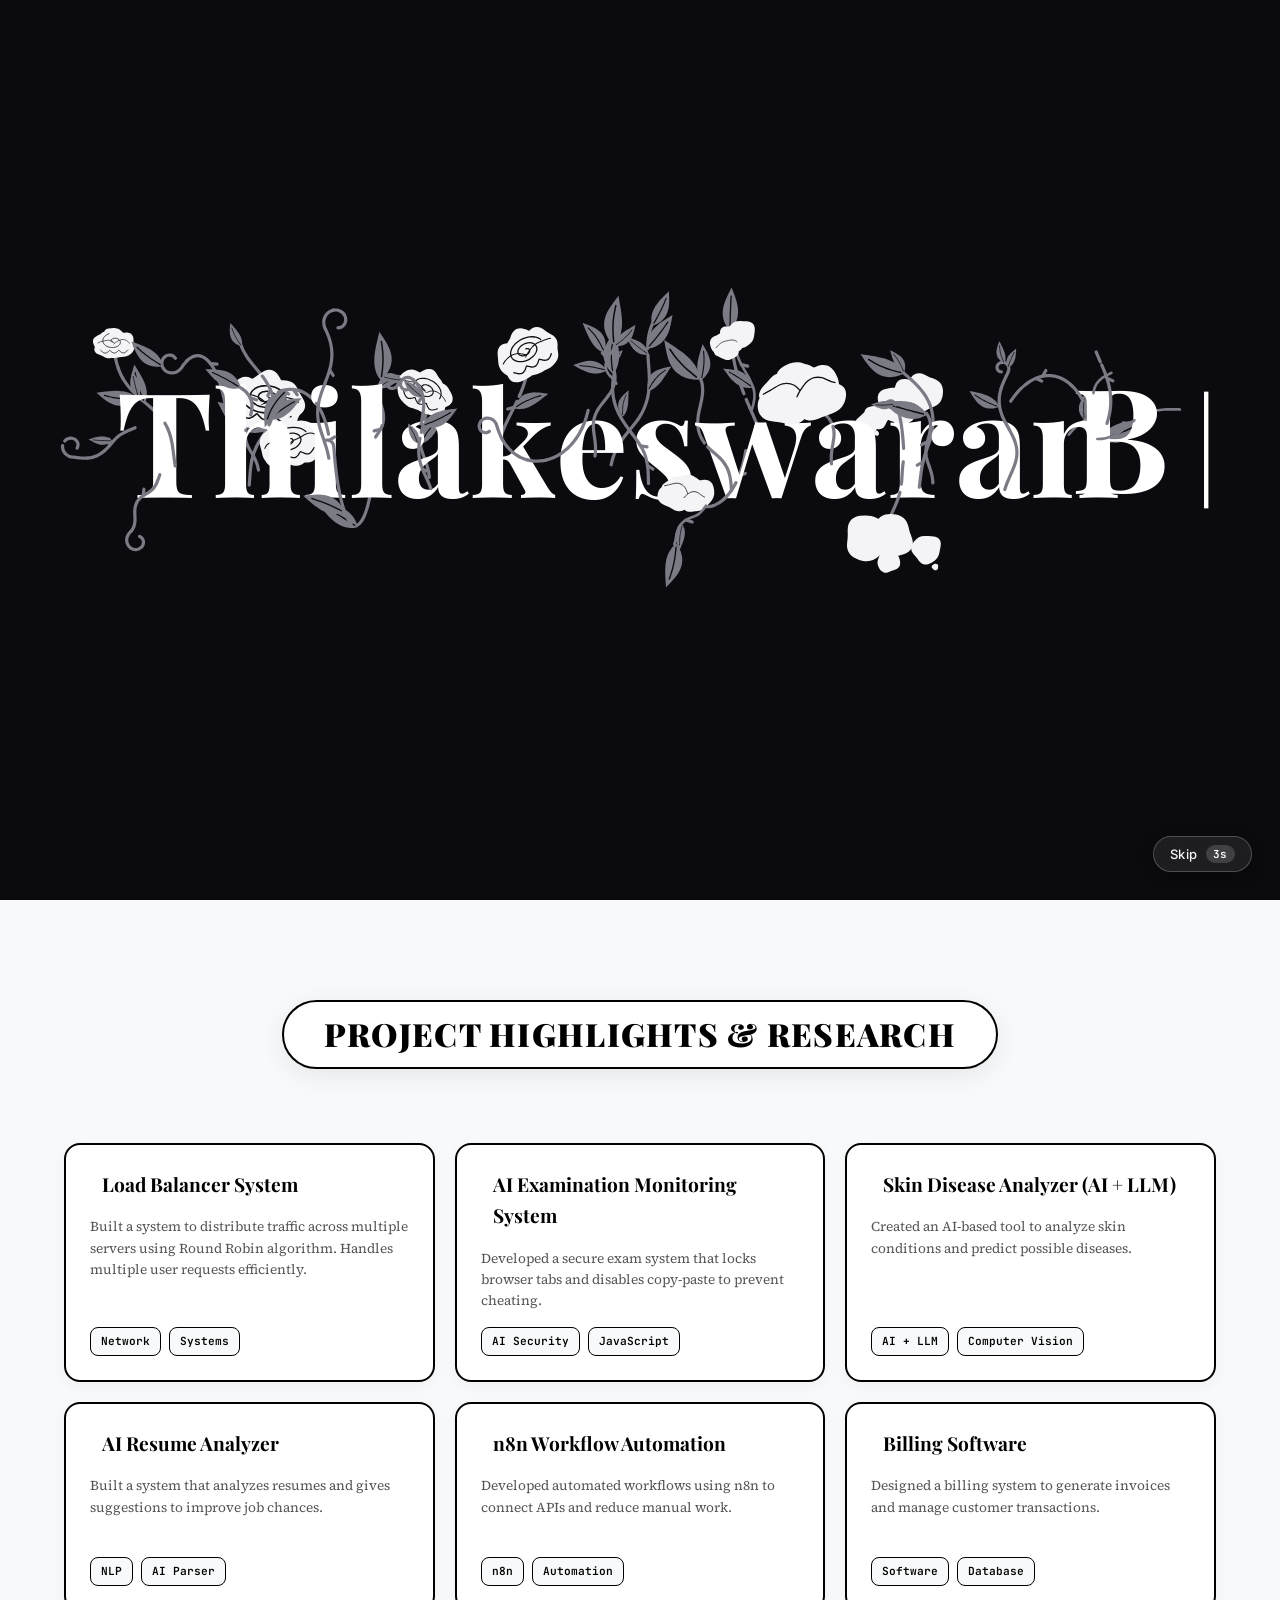
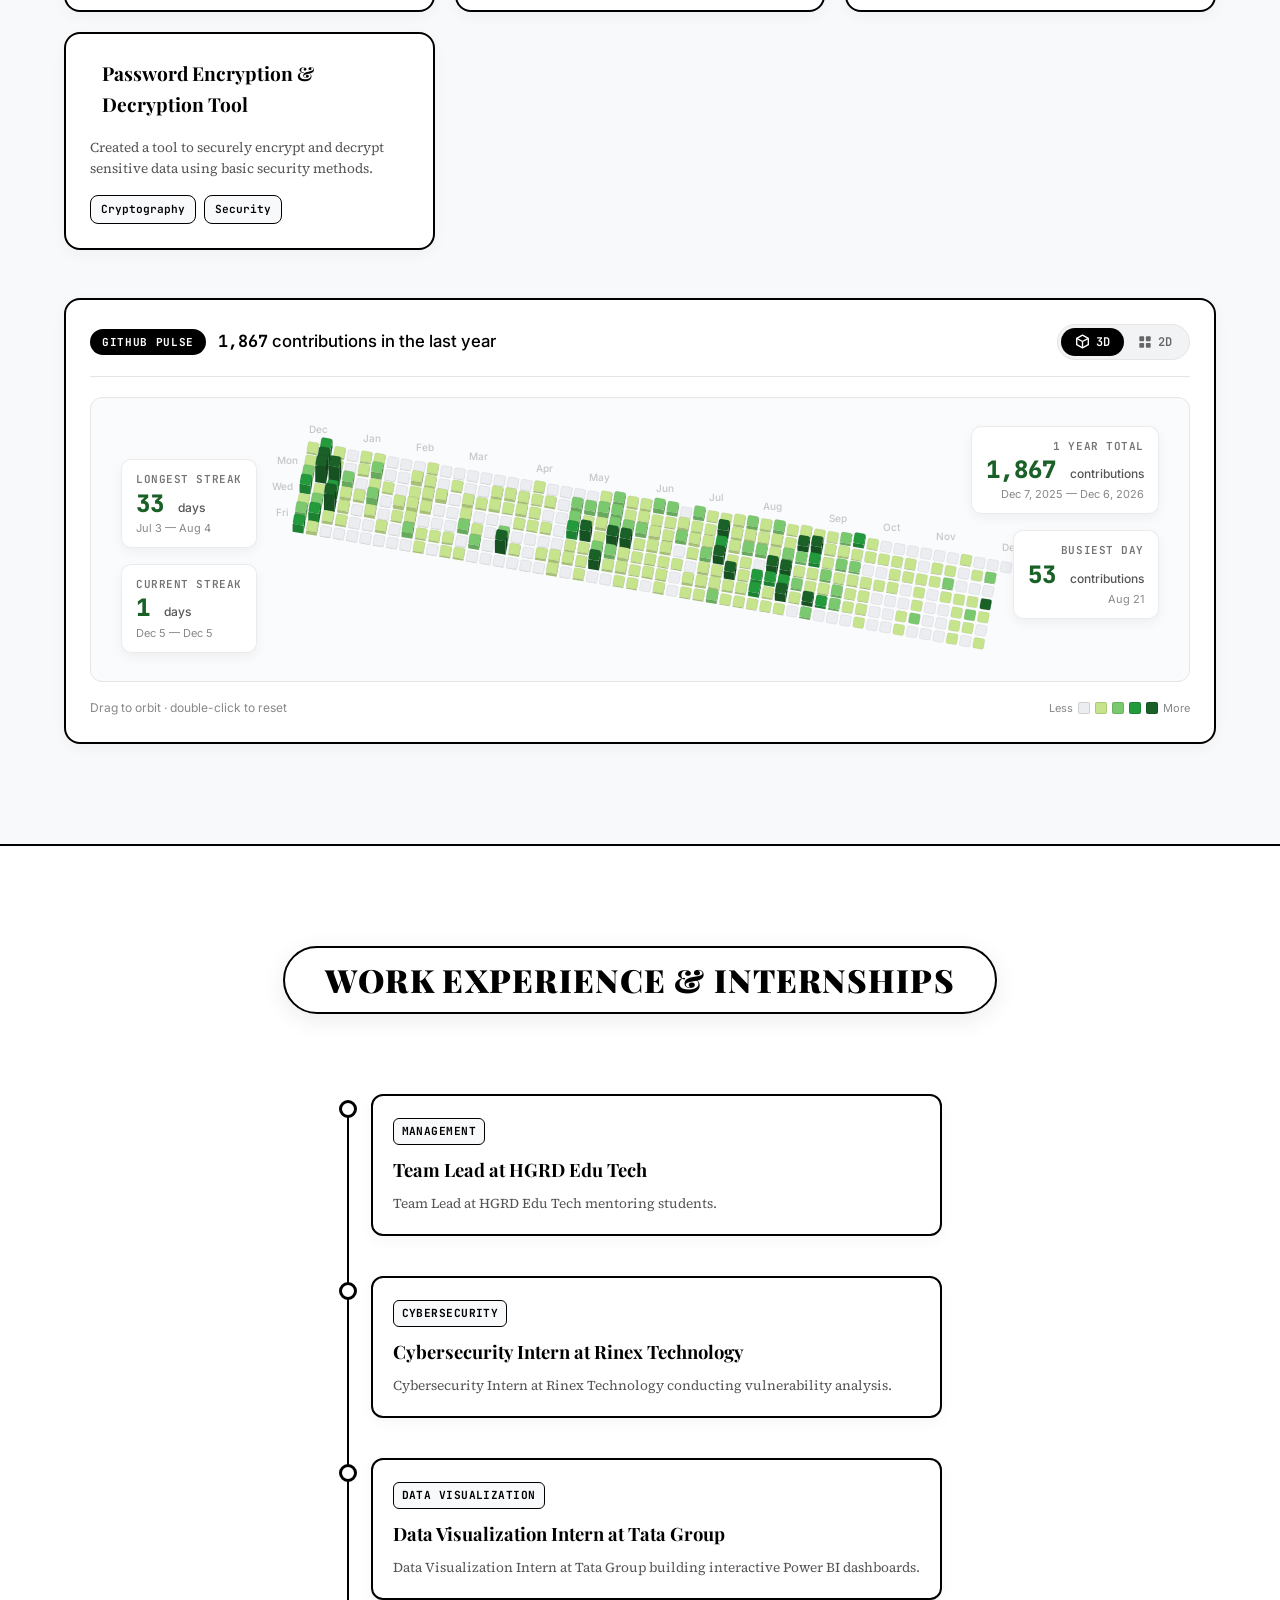
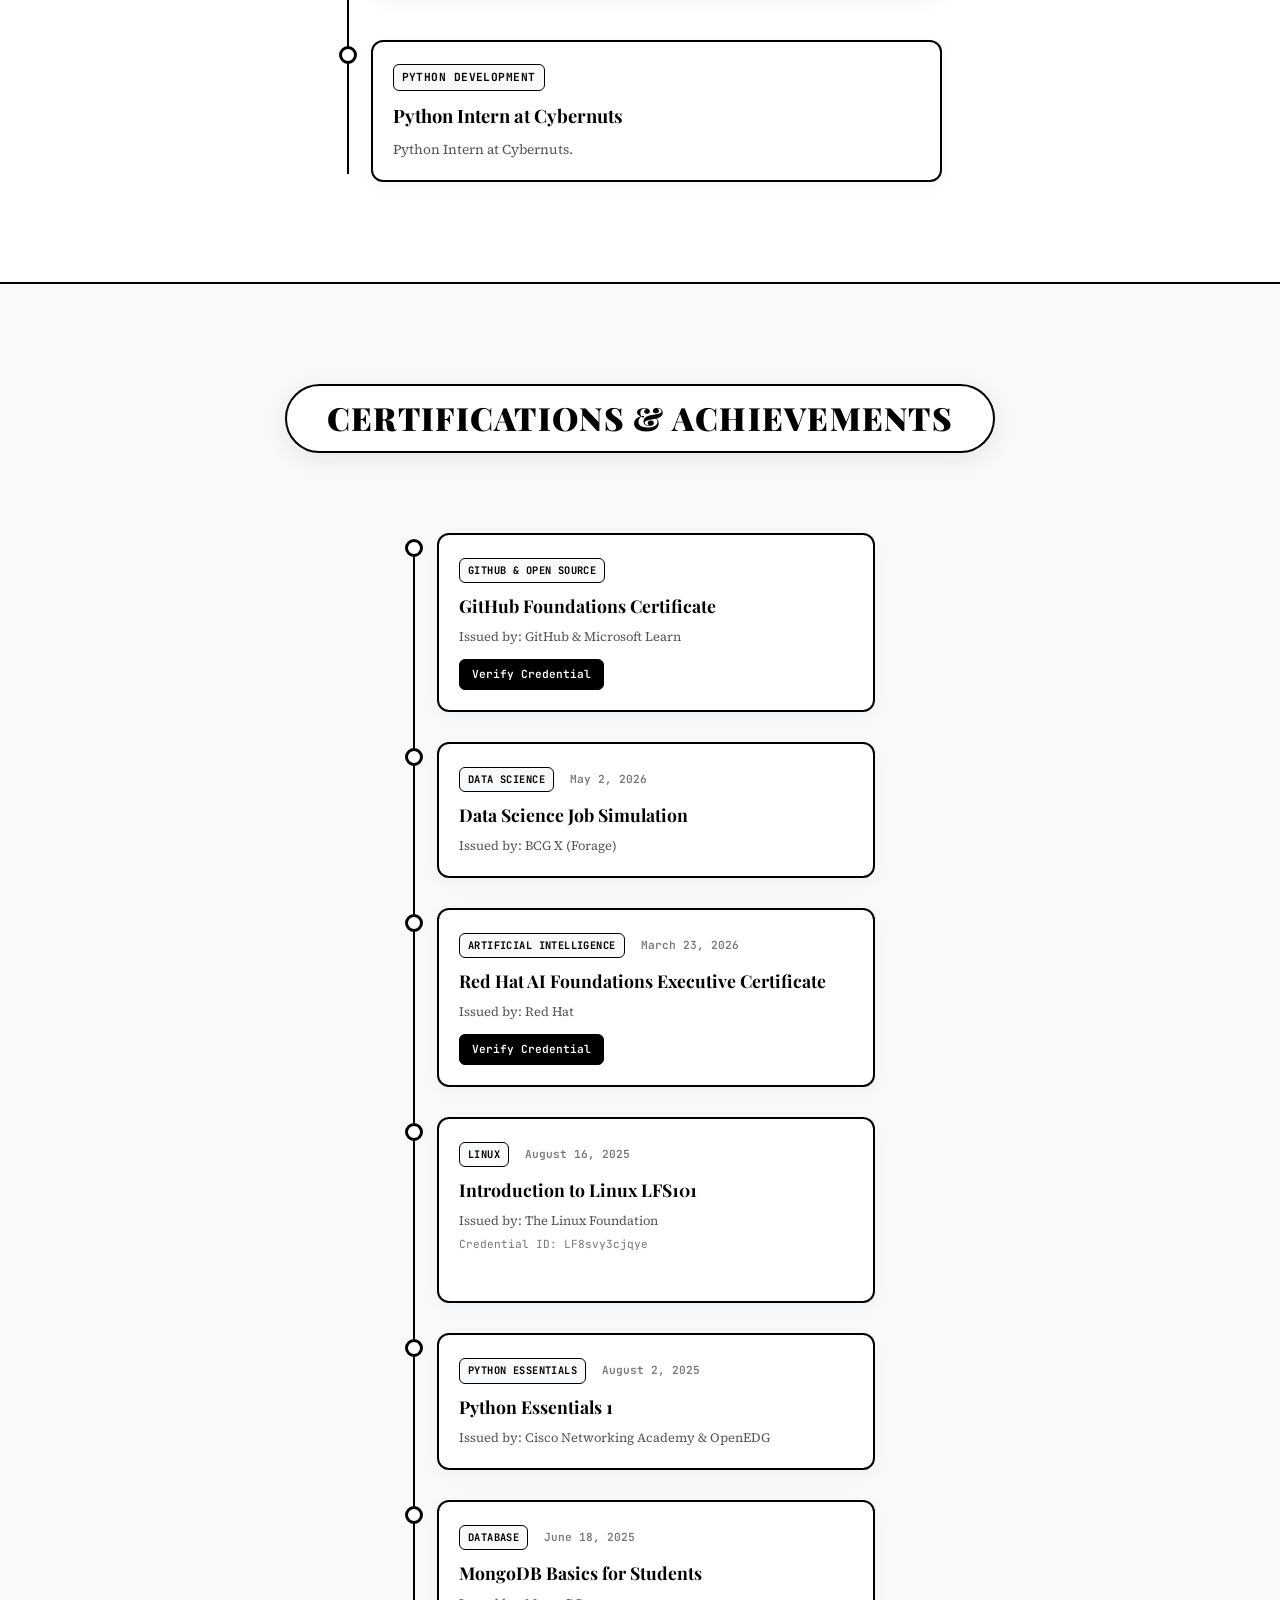
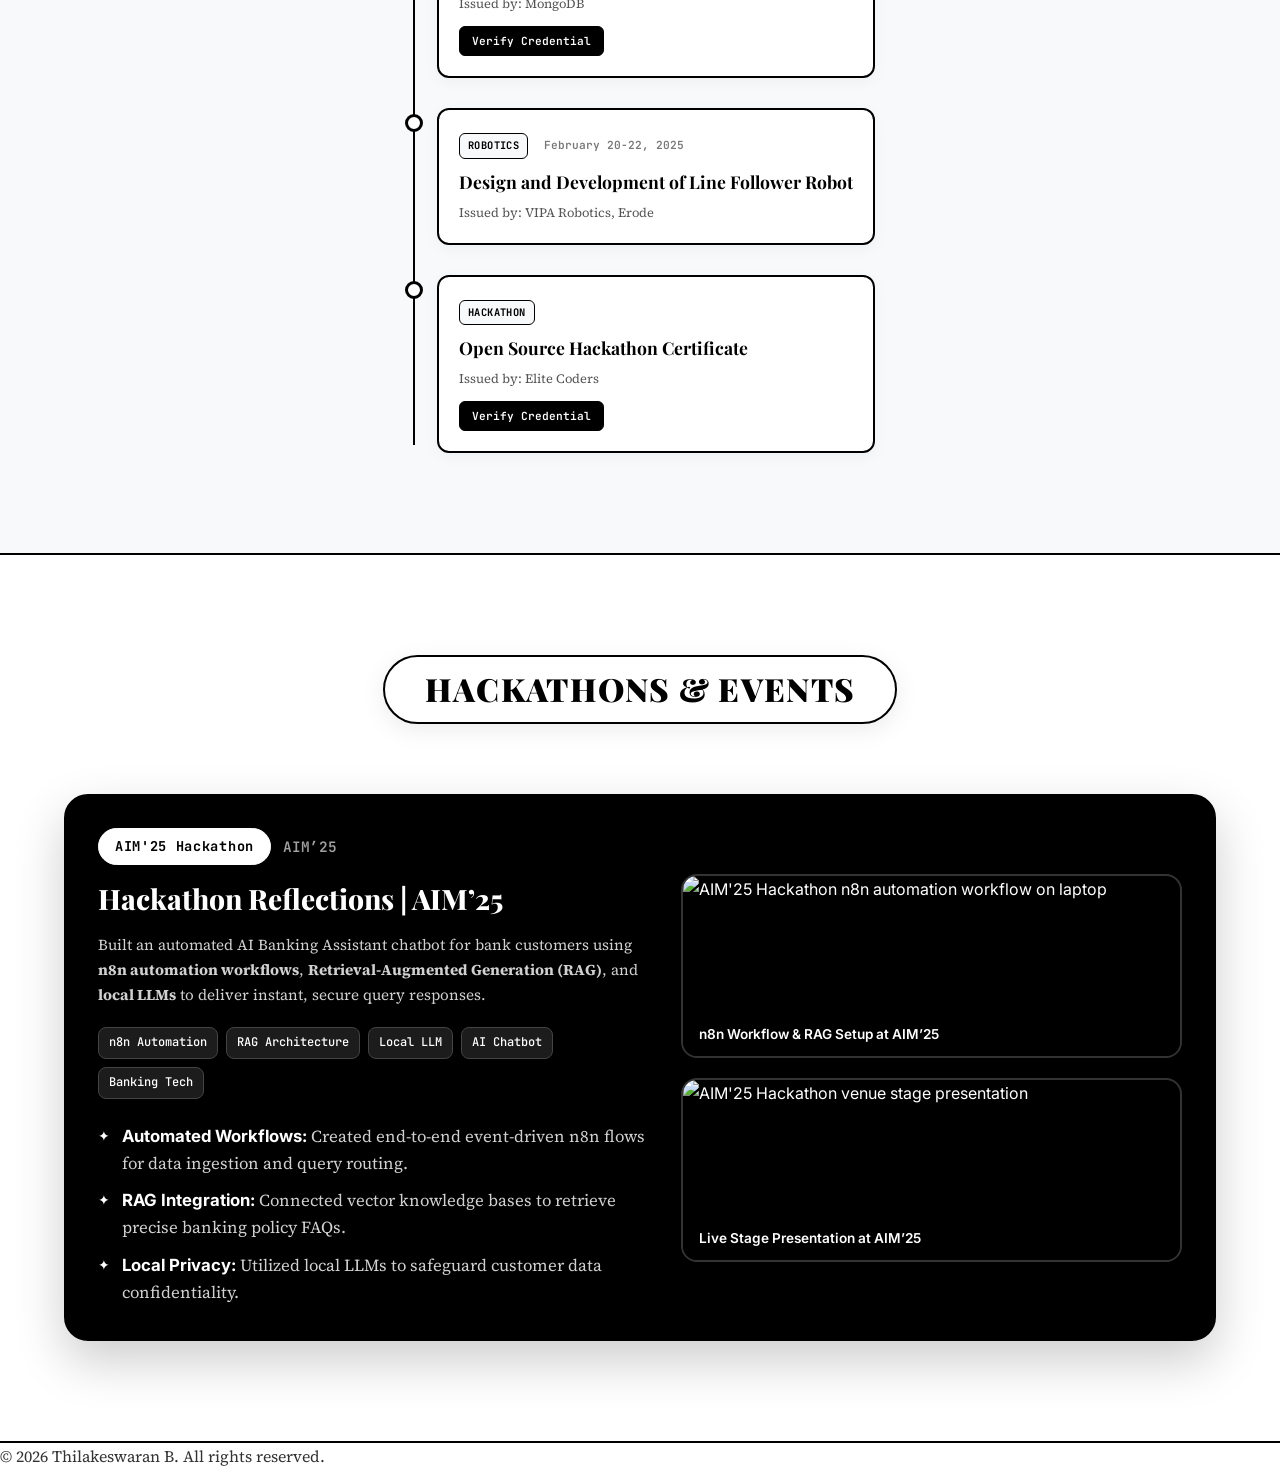
==== index.html @ a686accb "Add Contribution Skyline component with 2D to 3D scroll animation" ====
<!DOCTYPE html>
<html lang="en">

<head>
    <meta charset="UTF-8">
    <meta name="viewport" content="width=device-width, initial-scale=1.0">

    <!-- Primary Meta Tags -->
    <title>Thilakeswaran B | Web Developer & AI/ML Engineer Portfolio</title>
    <meta name="title" content="Thilakeswaran B | Web Developer & AI/ML Engineer Portfolio">
    <meta name="description" content="Portfolio of Thilakeswaran B — CSE student specializing in web development, AI/ML, and cybersecurity. Explore projects in load balancing, AI skin analysis, n8n automation, and more.">
    <meta name="keywords" content="Thilakeswaran B, web developer, AI engineer, ML engineer, portfolio, cybersecurity, Python, Java, React, Flask, n8n automation, computer science">
    <meta name="author" content="Thilakeswaran B">
    <meta name="robots" content="index, follow">

    <!-- Canonical URL -->
    <link rel="canonical" href="https://thilakesb.vercel.app/">

    <!-- Open Graph / Facebook -->
    <meta property="og:type" content="website">
    <meta property="og:url" content="https://thilakesb.vercel.app/">
    <meta property="og:title" content="Thilakeswaran B | Web Developer & AI/ML Engineer Portfolio">
    <meta property="og:description" content="CSE student building real-world projects in web development, AI/ML, and cybersecurity. View projects, certifications, and experience.">
    <meta property="og:image" content="https://thilakesb.vercel.app/assets/avatar.png">
    <meta property="og:image:width" content="1200">
    <meta property="og:image:height" content="630">
    <meta property="og:site_name" content="Thilakeswaran B Portfolio">
    <meta property="og:locale" content="en_US">

    <!-- Twitter Card -->
    <meta name="twitter:card" content="summary_large_image">
    <meta name="twitter:url" content="https://thilakesb.vercel.app/">
    <meta name="twitter:title" content="Thilakeswaran B | Web Developer & AI/ML Engineer Portfolio">
    <meta name="twitter:description" content="CSE student building real-world projects in web development, AI/ML, and cybersecurity. View projects, certifications, and experience.">
    <meta name="twitter:image" content="https://thilakesb.vercel.app/assets/avatar.png">

    <!-- Fonts -->
    <link rel="preconnect" href="https://fonts.googleapis.com">
    <link rel="preconnect" href="https://fonts.gstatic.com" crossorigin>
    <link href="https://fonts.googleapis.com/css2?family=Inter:wght@400;500;600;700;800;900&family=JetBrains+Mono:wght@400;500;700&family=Playfair+Display:ital,wght@0,400;0,600;0,700;0,900;1,400;1,600&family=Source+Serif+4:ital,opsz,wght@0,8..60,400;0,8..60,600;1,8..60,400&display=swap" rel="stylesheet">
    <link rel="stylesheet" href="style.css">
    <link rel="icon" type="image/png" href="assets/favicon.png">

    <!-- Schema.org Structured Data -->
    <script type="application/ld+json">
    {
        "@context": "https://schema.org",
        "@type": "Person",
        "name": "Thilakeswaran B",
        "url": "https://thilakesb.vercel.app/",
        "image": "https://thilakesb.vercel.app/assets/avatar.png",
        "jobTitle": "Web Developer & AI/ML Engineer",
        "description": "Computer Science Engineering student specializing in web development, AI/ML, and cybersecurity.",
        "email": "thilakesb@gmail.com",
        "sameAs": [
            "https://www.linkedin.com/in/thilakeswaran-b-50b431280/",
            "https://github.com/ThilakesB",
            "https://www.credly.com/users/thilak.x",
            "https://tryhackme.com/p/Thilakeswaran",
            "https://learn.microsoft.com/en-in/users/bthilakeswaran-4249/",
            "https://discord.com/users/1327110557379334144"
        ],
        "alumniOf": {
            "@type": "CollegeOrUniversity",
            "name": "Gnanamani College of Technology"
        },
        "knowsAbout": ["Python", "Java", "C++", "HTML", "CSS", "JavaScript", "React", "Flask", "Power BI", "Git", "n8n", "Linux", "Cybersecurity", "AI/ML"]
    }
    </script>
    <script type="application/ld+json">
    {
        "@context": "https://schema.org",
        "@type": "WebSite",
        "name": "Thilakeswaran B Portfolio",
        "url": "https://thilakesb.vercel.app/",
        "description": "Portfolio of Thilakeswaran B — Web Developer & AI/ML Engineer"
    }
    </script>
    <script type="application/ld+json">
    {
        "@context": "https://schema.org",
        "@type": "ItemList",
        "name": "Projects by Thilakeswaran B",
        "itemListElement": [
            {
                "@type": "ListItem",
                "position": 1,
                "name": "Load Balancer System",
                "description": "System to distribute traffic across multiple servers using Round Robin algorithm."
            },
            {
                "@type": "ListItem",
                "position": 2,
                "name": "AI Examination Monitoring System",
                "description": "Secure exam system that locks browser tabs and disables copy-paste to prevent cheating."
            },
            {
                "@type": "ListItem",
                "position": 3,
                "name": "Skin Disease Analyzer (AI + LLM)",
                "description": "AI-based tool to analyze skin conditions and predict possible diseases."
            },
            {
                "@type": "ListItem",
                "position": 4,
                "name": "AI Resume Analyzer",
                "description": "System that analyzes resumes and gives suggestions to improve job chances."
            },
            {
                "@type": "ListItem",
                "position": 5,
                "name": "n8n Workflow Automation",
                "description": "Automated workflows using n8n to connect APIs and reduce manual work."
            },
            {
                "@type": "ListItem",
                "position": 6,
                "name": "Billing Software",
                "description": "Billing system to generate invoices and manage customer transactions."
            },
            {
                "@type": "ListItem",
                "position": 7,
                "name": "Password Encryption & Decryption Tool",
                "description": "Tool to securely encrypt and decrypt sensitive data using basic security methods."
            }
        ]
    }
    </script>

    <!-- CDNs for GSAP animations -->
    <script src="https://cdnjs.cloudflare.com/ajax/libs/gsap/3.12.2/gsap.min.js"></script>
    <script src="https://cdnjs.cloudflare.com/ajax/libs/gsap/3.12.2/ScrollTrigger.min.js"></script>
</head>

<body class="welcome-active">
    <!-- ========================================================================= -->
    <!-- WELCOME / INTRO SCREEN OVERLAY (Runs on startup for 5 seconds)            -->
    <!-- ========================================================================= -->
    <div id="welcome-screen" class="welcome-screen" aria-label="Welcome Introduction">
        <h1 class="welcome-sr-only">Thilakeswaran B</h1>
        <canvas id="tg-canvas" class="tg-canvas" aria-hidden="true"></canvas>
        <div class="welcome-controls">
            <button id="skip-welcome-btn" class="welcome-skip-btn" aria-label="Skip Welcome Intro">
                <span>Skip</span>
                <span class="welcome-timer-badge" id="welcome-timer-badge">5s</span>
            </button>
        </div>
    </div>

    <header>
    <nav class="navbar" id="navbar" aria-label="Main navigation">
        <div class="nav-container">
            <ul class="nav-links">
                <li><a href="#hero-section" class="nav-link">About</a></li>
                <li><a href="#experience" class="nav-link">Experience</a></li>
                <li><a href="#projects" class="nav-link">Projects</a></li>
                <li><a href="#certifications" class="nav-link">Certificates</a></li>
                <li><a href="#hackathons" class="nav-link">Hackathons</a></li>
                <li class="dropdown" id="dropdown-skills">
                    <a href="javascript:void(0)" class="nav-link has-dropdown">Skills <svg width="12" height="12" viewBox="0 0 24 24"
                            fill="none" stroke="currentColor" stroke-width="2" stroke-linecap="round"
                            stroke-linejoin="round">
                            <polyline points="6 9 12 15 18 9"></polyline>
                        </svg></a>
                    <div class="dropdown-menu">
                        <div class="dropdown-columns">
                            <div class="dropdown-col">
                                <span class="dropdown-title">Languages</span>
                                <a href="javascript:void(0)">Python</a>
                                <a href="javascript:void(0)">Java</a>
                                <a href="javascript:void(0)">C++</a>
                                <a href="javascript:void(0)">HTML/CSS/JS</a>
                            </div>
                            <div class="dropdown-col">
                                <span class="dropdown-title">Tools & Frameworks</span>
                                <a href="javascript:void(0)">React & Flask</a>
                                <a href="javascript:void(0)">Power BI</a>
                                <a href="javascript:void(0)">Git & GitHub</a>
                                <a href="javascript:void(0)">n8n & MCP</a>
                                <a href="javascript:void(0)">Linux Basics</a>
                            </div>
                        </div>
                    </div>
                </li>
                <li class="dropdown" id="dropdown-quests">
                    <a href="javascript:void(0)" class="nav-link has-dropdown">Education <svg width="12" height="12" viewBox="0 0 24 24"
                            fill="none" stroke="currentColor" stroke-width="2" stroke-linecap="round"
                            stroke-linejoin="round">
                            <polyline points="6 9 12 15 18 9"></polyline>
                        </svg></a>
                    <div class="dropdown-menu single-col">
                        <div class="dropdown-col">
                            <span class="dropdown-title">Highlights</span>
                            <a href="javascript:void(0)">6 TO 12th Government Higher Secondary School Mangalapuram</a>
                            <a href="javascript:void(0)">BE.CSE@Gnanamani College Of Technology</a>
                        </div>
                    </div>
                </li>
            </ul>

            <a href="mailto:thilakesb@gmail.com" class="btn btn-white" id="nav-btn">Contact Me</a>
            <button class="mobile-menu-btn" id="mobile-menu-btn" aria-label="Toggle menu">
                <span></span>
                <span></span>
                <span></span>
            </button>
        </div>
    </nav>
    </header>

    <main>
        <section class="hero" id="hero-section">
            <div class="hero-bg-elements">
                <div class="star star-1">✦</div>
                <div class="star star-2">✦</div>
                <div class="star star-3">✦</div>
            </div>
            <div class="hero-container">
                <div class="hero-content fade-in-up">
                    <h1 class="hero-title">THILAKESWARAN B</h1>
                    <p class="hero-subtitle">I am a Computer Science Engineering student with a strong interest in
                        technology, creativity, and problem solving. I enjoy building real-world projects that combine
                        web development, cybersecurity, and system design. I have worked on projects like web
                        applications and load balancers, focusing on practical solutions. I am currently improving my
                        skills in Java and modern technologies while exploring new ideas to grow in the tech field. I
                        like creating meaningful projects that solve real problems and help me learn continuously.</p>
                    <div class="hero-buttons" style="position: relative;">
                        <a href="assets/Thilakeswaran%27s%20Resume.pdf" class="btn btn-primary-mono btn-large hover-lift"
                            download>
                            <svg width="18" height="18" viewBox="0 0 24 24" fill="none" stroke="currentColor"
                                stroke-width="2">
                                <path d="M21 15v4a2 2 0 0 1-2 2H5a2 2 0 0 1-2-2v-4M7 10l5 5 5-5M12 15V3" />
                            </svg>
                            Download Resume
                        </a>
                        <a href="https://www.linkedin.com/in/thilakeswaran-b-50b431280/"
                            class="btn btn-outline-mono linkedin-btn btn-large hover-lift" target="_blank"
                            rel="noopener noreferrer">Connect on LinkedIn</a>
                        <a href="https://github.com/ThilakesB" class="btn btn-outline-mono github-btn btn-large hover-lift" target="_blank"
                            rel="noopener noreferrer">
                            <svg width="18" height="18" viewBox="0 0 24 24" fill="none" stroke="currentColor"
                                stroke-width="2">
                                <path
                                    d="M9 19c-5 1.5-5-2.5-7-3m14 6v-3.87a3.37 3.37 0 0 0-.94-2.61c3.14-.35 6.44-1.54 6.44-7A5.44 5.44 0 0 0 20 4.77 5.07 5.07 0 0 0 19.91 1S18.73.65 16 2.48a13.38 13.38 0 0 0-7 0C6.27.65 5.09 1 5.09 1A5.07 5.07 0 0 0 5 4.77a5.44 5.44 0 0 0-1.5 3.78c0 5.42 3.3 6.61 6.44 7A3.37 3.37 0 0 0 9 18.13V22">
                                </path>
                            </svg>
                            GitHub
                        </a>
                        <a href="https://www.credly.com/users/thilak.x" class="btn btn-outline-mono credly-btn btn-large hover-lift" target="_blank" rel="noopener noreferrer">
                            <svg width="18" height="18" viewBox="0 0 24 24" fill="none" stroke="currentColor"
                                stroke-width="2" stroke-linecap="round" stroke-linejoin="round">
                                <circle cx="12" cy="8" r="7"></circle>
                                <polyline points="8.21 13.89 7 23 12 20 17 23 15.79 13.88"></polyline>
                            </svg>
                            Credly Profile
                        </a>
                        <a href="https://tryhackme.com/p/Thilakeswaran" class="btn btn-outline-mono tryhackme-btn btn-large hover-lift" target="_blank" rel="noopener noreferrer">
                            <svg width="18" height="18" viewBox="0 0 24 24" fill="currentColor">
                                <title>TryHackMe</title>
                                <path d="M10.705 0C7.54 0 4.902 2.285 4.349 5.291a4.525 4.525 0 0 0-4.107 4.5a4.525 4.525 0 0 0 4.52 4.52h6.761a.625.625 0 1 0 0-1.25H4.761a3.273 3.273 0 0 1-3.27-3.27A3.273 3.273 0 0 1 6.59 7.08a.625.625 0 0 0 .7-1.035a4.488 4.488 0 0 0-1.68-.69 5.223 5.223 0 0 1 5.096-4.104 5.221 5.221 0 0 1 5.174 4.57 4.489 4.489 0 0 0-.488.305.625.625 0 1 0 .731 1.013 3.245 3.245 0 0 1 1.912-.616 3.278 3.278 0 0 1 3.203 2.61.625.625 0 0 0 1.225-.251 4.533 4.533 0 0 0-4.428-3.61 4.54 4.54 0 0 0-.958.105C16.556 2.328 13.9 0 10.705 0zm5.192 10.64a.925.925 0 0 0-.462.108.913.913 0 0 0-.313.29 1.27 1.27 0 0 0-.175.427 2.39 2.39 0 0 0-.054.514c0 .181.018.353.054.517.036.164.095.307.175.43a.899.899 0 0 0 .313.297c.127.073.281.11.462.11.18 0 .334-.037.46-.11a.897.897 0 0 0 .31-.296c.078-.124.136-.267.172-.431.036-.164.054-.336.054-.517 0-.18-.018-.352-.054-.514a1.271 1.271 0 0 0-.173-.426.901.901 0 0 0-.308-.291.916.916 0 0 0-.461-.108zm6.486 0a.925.925 0 0 0-.462.108.913.913 0 0 0-.313.29 1.27 1.27 0 0 0-.175.427 2.39 2.39 0 0 0-.053.514c0 .181.017.353.053.517.036.164.095.307.175.43a.899.899 0 0 0 .313.297c.127.073.281.11.462.11.18 0 .334-.037.46-.11a.897.897 0 0 0 .31-.296c.078-.124.136-.267.172-.431.036-.164.054-.336.054-.517 0-.18-.018-.352-.054-.514a1.271 1.271 0 0 0-.173-.426.901.901 0 0 0-.308-.291.916.916 0 0 0-.461-.108zm-8.537.068l-.84.618.313.43.476-.368v1.877h.603v-2.557zm6.486 0l-.841.618.314.43.477-.368v1.877h.603v-2.557zm-4.435.445c.08 0 .143.028.193.084.05.057.087.127.114.21.026.083.044.173.054.269a2.541 2.541 0 0 1 0 .533c-.01.097-.028.187-.054.27a.584.584 0 0 1-.114.21.243.243 0 0 1-.193.085.248.248 0 0 1-.195-.086.584.584 0 0 1-.118-.209a1.245 1.245 0 0 1-.056-.27a2.645 2.645 0 0 1 0-.533c.01-.096.029-.186.056-.27a.583.583 0 0 1 .118-.209.25.25 0 0 1 .195-.084zm6.486 0c.08 0 .144.028.193.084.05.057.087.127.114.21.027.083.044.173.054.269a2.541 2.541 0 0 1 0 .533c-.01.097-.027.187-.054.27a.584.584 0 0 1-.114.21.243.243 0 0 1-.193.085.249.249 0 0 1-.195-.086.581.581 0 0 1-.117-.209a1.245 1.245 0 0 1-.056-.27a2.642 2.642 0 0 1 0-.533c.01-.096.028-.186.056-.27a.58 0 0 1 .117-.209.25.25 0 0 1 .195-.084zm-2.191 3.51a.93.93 0 0 0-.463.109.908.908 0 0 0-.312.291c-.08.122-.139.263-.175.426a2.383 2.383 0 0 0-.054.514c0 .18.018.353.054.516.036.164.094.308.175.432a.91.91 0 0 0 .312.296.92.92 0 0 0 .463.11c.18 0 .333-.037.46-.11a.892.892 0 0 0 .308-.296 1.32 1.32 0 0 0 .174-.432c.036-.163.054-.335.054-.516 0-.18-.018-.352-.054-.514a1.274 1.274 0 0 0-.174-.426.89.89 0 0 0-.309-.291.918.918 0 0 0-.46-.108zm-6.402.07l-.841.617.314.43.476-.369v1.878h.604v-2.557zm2.125 0l-.841.617.314.43.477-.369v1.878h.603v-2.557zm2.116 0l-.84.617.313.43.477-.369v1.878h.603v-2.557zm2.16.443c.08 0 .144.028.194.085a.605.605 0 0 1 .114.21c.026.083.044.172.053.269a2.639 2.639 0 0 1 0 .532 1.28 1.28 0 0 1-.053.27.585.585 0 0 1-.114.21.244.244 0 0 1-.193.085.25.25 0 0 1-.196-.085.589.589 0 0 1-.117-.21a1.245 1.245 0 0 1-.056-.27a2.597 2.597 0 0 1 0-.532c.01-.097.028-.186.056-.27a.589.589 0 0 1 .117-.209.249.249 0 0 1 .196-.085zm-6.729 3.073a.676.676 0 0 0-.335.078.661.661 0 0 0-.227.211.91.91 0 0 0-.127.31c-.027.118-.04.242-.04.373s.013.256.04.375a.93.93 0 0 0 .127.313.65.65 0 0 0 .227.215c.092.053.204.08.335.08a.655.655 0 0 0 .334-.08.65.65 0 0 0 .225-.215c.057-.09.1-.194.125-.313a1.75 1.75 0 0 0 .04-.375c0-.13-.014-.255-.04-.373a.931.931 0 0 0-.125-.31.658.658 0 0 0-.225-.21.667.667 0 0 0-.334-.08zm3.086 0a.675.675 0 0 0-.336.078.661.661 0 0 0-.226.211.907.907 0 0 0-.127.31 1.69 1.69 0 0 0-.04.373c0 .131.013.256.04.375a.928.928 0 0 0 .127.313c.058.09.134.162.226.215.093.053.205.08.336.08a.655.655 0 0 0 .334-.08.65.65 0 0 0 .224-.215c.058-.09.1-.194.126-.313a1.752 1.752 0 0 0 0-.748.94.94 0 0 0-.126-.31.657.657 0 0 0-.224-.21.667.667 0 0 0-.334-.08zm5.108 0a.675.675 0 0 0-.336.078.661.661 0 0 0-.226.211.91.91 0 0 0-.127.31c-.027.118-.04.242-.04.373s.013.256.04.375a.931.931 0 0 0 .127.313c.058.09.134.162.226.215.093.053.205.08.336.08.13 0 .243-.027.334-.08a.65.65 0 0 0 .224-.215c.058-.09.1-.194.126-.313a1.75 1.75 0 0 0 .04-.375c0-.13-.014-.255-.04-.373a.943.943 0 0 0-.126-.31.657.657 0 0 0-.224-.21.668.668 0 0 0-.334-.08zm-6.658.05l-.61.448.227.311.346-.266v1.362h.438v-1.856zm3.068 0l-.61.448.227.311.346-.266v1.362h.438v-1.856zm5.108 0l-.611.448.228.311.346-.266v1.362h.438v-1.856zm-9.712.322c.058 0 .105.02.14.062a.421.421 0 0 1 .083.151.96.96 0 0 1 .04.196 1.932 1.932 0 0 1 0 .386.954.954 0 0 1-.04.197.421.421 0 0 1-.083.152.176.176 0 0 1-.14.061.18.18 0 0 1-.141-.06.427.427 0 0 1-.085-.153.887.887 0 0 1-.041-.197 1.96 1.96 0 0 1 0-.386.893.893 0 0 1 .04-.196.42.42 0 0 1 .086-.151.181.181 0 0 1 .141-.062zm3.086 0c.058 0 .104.02.14.062a.421.421 0 0 1 .082.151.94.94 0 0 1 .04.196 1.906 1.906 0 0 1 0 .386.93.93 0 0 1-.04.197.421.421 0 0 1-.082.152.176.176 0 0 1-.14.061.18.18 0 0 1-.141-.06.42.42 0 0 1-.086-.153.846.846 0 0 1-.04-.197a1.965 1.965 0 0 1-.011-.195c0-.057.004-.121.01-.191a.849.849 0 0 1 .041-.196.42.42 0 0 1 .086-.151.182.182 0 0 1 .141-.062zm5.108 0c.058 0 .104.02.14.062a.421.421 0 0 1 .082.151.92.92 0 0 1 .04.196 1.963 1.963 0 0 1 0 .386.943.943 0 0 1-.04.197.421.421 0 0 1-.082.152.177.177 0 0 1-.14.061.18.18 0 0 1-.142-.06.437.437 0 0 1-.085-.153.95.95 0 0 1-.04-.197a1.965 1.965 0 0 1-.011-.195c0-.057.004-.121.01-.191a.959.959 0 0 1 .04-.196.47.47 0 0 1 .086-.151.181.181 0 0 1 .142-.062zm-1.684 1.814a.675.675 0 0 0-.336.079.66.66 0 0 0-.227.21.91.91 0 0 0-.127.31 1.731 1.731 0 0 0 0 .748.939.939 0 0 0 .127.314c.059.09.134.162.227.215.093.053.205.08.336.08a.66.66 0 0 0 .334-.08.648.648 0 0 0 .224-.215c.058-.09.1-.195.126-.314a1.737 1.737 0 0 0-.001-.747.928.928 0 0 0-.125-.31.65.65 0 0 0-.224-.211.668.668 0 0 0-.334-.079zm3.063 0a.676.676 0 0 0-.336.079.664.664 0 0 0-.227.21.906.906 0 0 0-.127.31 1.74 1.74 0 0 0 0 .748.936.936 0 0 0 .127.314.66.66 0 0 0 .227.215c.092.053.204.08.336.08a.654.654 0 0 0 .334-.08.648.648 0 0 0 .223-.215c.058-.09.1-.195.126-.314a1.74 1.74 0 0 0 0-.747.928.928 0 0 0-.126-.31.65.65 0 0 0-.223-.211.666.666 0 0 0-.334-.079zm-1.545.05l-.611.448.228.312.346-.267v1.363h.438v-1.856zm-1.518.323c.057 0 .104.02.14.061a.42.42 0 0 1 .082.152.91.91 0 0 1 .04.195 1.966 1.966 0 0 1 0 .387.951.951 0 0 1-.04.197.421.421 0 0 1-.082.152.177.177 0 0 1-.14.06.18.18 0 0 1-.142-.06.428.428 0 0 1-.085-.152.914.914 0 0 1-.04-.197a1.96 1.96 0 0 1-.011-.195c0-.058.003-.122.01-.192a.923.923 0 0 1 .041-.195c.02-.06.048-.11.085-.152a.181.181 0 0 1 .142-.061zm3.063 0c.057 0 .104.02.14.061a.42.42 0 0 1 .082.152.94.94 0 0 1 .04.195 1.91 1.91 0 0 1 0 .387.93.93 0 0 1-.04.197.422.422 0 0 1-.083.152.175.175 0 0 1-.14.06.18.18 0 0 1-.141-.06.423.423 0 0 1-.085-.152.907.907 0 0 1-.04-.197 1.95 1.95 0 0 1 0-.387.915.915 0 0 1 .04-.195c.02-.06.048-.11.085-.152a.182.182 0 0 1 .142-.061zm-9.713.185a.465.465 0 0 0-.232.055.456.456 0 0 0-.157.146.627.627 0 0 0-.089.215 1.168 1.168 0 0 0-.027.259c0 .09.009.177.027.26a.648.648 0 0 0 .089.216c.04.063.093.112.157.149a.459.459 0 0 0 .232.056c.09 0 .168-.02.231-.056a.45.45 0 0 0 .156-.149.67.67 0 0 0 .087-.217 1.218 1.218 0 0 0 0-.518.647.647 0 0 0-.087-.215.448.448 0 0 0-.156-.146.458.458 0 0 0-.23-.055zm1.052.035l-.423.31.158.217.24-.185v.944h.303v-1.286zm-1.052.224c.04 0 .073.014.097.042a.284.284 0 0 1 .057.105.69.69 0 0 1 .028.136c.004.049.007.092.007.133 0 .04-.003.086-.007.135a.684.684 0 0 1-.028.136.285.285 0 0 1-.057.105.123.123 0 0 1-.097.043.125.125 0 0 1-.098-.043.298.298 0 0 1-.059-.105.612.612 0 0 1-.028-.136 1.39 1.39 0 0 1 0-.268.62.62 0 0 1 .028-.136.297.297 0 0 1 .06-.105.125.125 0 0 1 .097-.042zm3.775 1.394a.463.463 0 0 0-.232.054.452.452 0 0 0-.157.146.621.621 0 0 0-.088.214 1.19 1.19 0 0 0 0 .519.641.641 0 0 0 .088.217.46.46 0 0 0 .157.15.458.458 0 0 0 .232.054.454.454 0 0 0 .232-.055.45.45 0 0 0 .155-.149.664.664 0 0 0 .087-.217 1.189 1.189 0 0 0 0-.519.642.642 0 0 0-.087-.214.446.446 0 0 0-.155-.146.459.459 0 0 0-.232-.054zm1.052.034l-.423.31.158.216.24-.185v.945h.303V22.68zm-1.052.223c.04 0 .073.014.098.043a.3.3 0 0 1 .057.105.643.643 0 0 1 .027.135 1.31 1.31 0 0 1 0 .268.654.654 0 0 1-.027.137.307.307 0 0 1-.057.105.124.124 0 0 1-.098.042.125.125 0 0 1-.098-.042.293.293 0 0 1-.059-.105.618.618 0 0 1-.028-.137 1.364 1.364 0 0 1 0-.268.612.612 0 0 1 .028-.135.287.287 0 0 1 .06-.105.123.123 0 0 1 .097-.043z"/>
                            </svg>
                            TryHackMe
                        </a>
                        <a href="https://learn.microsoft.com/en-in/users/bthilakeswaran-4249/" class="btn microsoft-btn btn-large hover-lift" target="_blank" rel="noopener noreferrer">
                            <svg width="18" height="18" viewBox="0 0 23 23" style="margin-right: 4px;">
                                <title>Microsoft Learn</title>
                                <rect width="10.25" height="10.25" fill="#F25022"/>
                                <rect x="11.75" width="10.25" height="10.25" fill="#7FBA00"/>
                                <rect y="11.75" width="10.25" height="10.25" fill="#00A4EF"/>
                                <rect x="11.75" y="11.75" width="10.25" height="10.25" fill="#FFB900"/>
                            </svg>
                            Microsoft Learn
                        </a>
                        <a href="https://huggingface.co/thilakx" class="btn btn-outline-mono huggingface-btn btn-large hover-lift" target="_blank" rel="noopener noreferrer">
                            <svg width="18" height="18" viewBox="0 0 24 24" fill="none" stroke="currentColor" stroke-width="2">
                                <text x="12" y="16" text-anchor="middle" font-size="16" fill="currentColor" stroke="none">🤗</text>
                            </svg>
                            Hugging Face
                        </a>
                        <a href="https://discord.com/users/1327110557379334144" class="btn btn-outline-mono discord-btn btn-large hover-lift" target="_blank" rel="noopener noreferrer">
                            <svg width="18" height="18" viewBox="0 0 24 24" fill="currentColor">
                                <path d="M20.317 4.37a19.791 19.791 0 0 0-4.885-1.515.074.074 0 0 0-.079.037c-.21.375-.444.864-.608 1.25a18.27 18.27 0 0 0-5.487 0 12.64 12.64 0 0 0-.617-1.25.077.077 0 0 0-.079-.037A19.736 19.736 0 0 0 3.677 4.37a.07.07 0 0 0-.032.027C.533 9.046-.32 13.58.099 18.057a.082.082 0 0 0 .031.057 19.9 19.9 0 0 0 5.993 3.03.078.078 0 0 0 .084-.028c.462-.63.874-1.295 1.226-1.994.021-.041.001-.09-.041-.106a13.107 13.107 0 0 1-1.872-.892.077.077 0 0 1-.008-.128 10.2 10.2 0 0 0 .372-.292.074.074 0 0 1 .077-.01c3.929 1.793 8.18 1.793 12.061 0a.074.074 0 0 1 .078.01c.12.098.246.198.373.292a.077.077 0 0 1-.006.127 12.299 12.299 0 0 1-1.873.894.077.077 0 0 0-.041.107c.36.698.772 1.362 1.225 1.993a.076.076 0 0 0 .084.028 19.839 19.839 0 0 0 6.002-3.03.077.077 0 0 0 .032-.054c.5-5.177-.838-9.674-3.549-13.66a.061.061 0 0 0-.031-.028zM8.02 15.33c-1.183 0-2.157-1.085-2.157-2.419 0-1.333.956-2.419 2.157-2.419 1.21 0 2.176 1.096 2.157 2.42 0 1.333-.956 2.418-2.157 2.418zm7.975 0c-1.183 0-2.157-1.085-2.157-2.419 0-1.333.955-2.419 2.157-2.419 1.21 0 2.176 1.096 2.157 2.42 0 1.333-.946 2.418-2.157 2.418z"/>
                            </svg>
                            Discord
                        </a>
                        <div class="proofs-annotation">
                            <span class="proofs-text">Proof speaks!</span>
                            <svg class="drawn-arrow" width="50" height="50" viewBox="0 0 100 100" style="margin-top: -15px; margin-left: 5px;">
                                <path d="M 80 80 Q 60 50 20 20" fill="none" stroke="currentColor" stroke-width="8" stroke-linecap="round"/>
                                <path d="M 20 50 L 20 20 L 50 20" fill="none" stroke="currentColor" stroke-width="8" stroke-linecap="round" stroke-linejoin="round"/>
                            </svg>
                        </div>
                    </div>
                </div>
                <div class="hero-image slide-in-right">
                    <img src="assets/avatar.png" alt="Thilakeswaran B portrait" class="hero-avatar float-anim">
                </div>
            </div>
        </section>

        <!-- Structured Projects Grid -->
        <section class="feature alt-bg" id="projects">
            <div class="feature-container-full">
                <div class="feature-content reveal-text">
                    <h2 class="center-text">PROJECT HIGHLIGHTS & RESEARCH</h2>
                    <div class="projects-grid">
                        <article class="project-card">
                            <div class="project-header">
                                <span class="project-icon"></span>
                                <h3>Load Balancer System</h3>
                            </div>
                            <p>Built a system to distribute traffic across multiple servers using Round Robin algorithm.
                                Handles multiple user requests efficiently.</p>
                            <div class="project-badges">
                                <span>Network</span>
                                <span>Systems</span>
                            </div>
                        </article>
                        <article class="project-card">
                            <div class="project-header">
                                <span class="project-icon"></span>
                                <h3>AI Examination Monitoring System</h3>
                            </div>
                            <p>Developed a secure exam system that locks browser tabs and disables copy-paste to prevent
                                cheating.</p>
                            <div class="project-badges">
                                <span>AI Security</span>
                                <span>JavaScript</span>
                            </div>
                        </article>
                        <article class="project-card">
                            <div class="project-header">
                                <span class="project-icon"></span>
                                <h3>Skin Disease Analyzer (AI + LLM)</h3>
                            </div>
                            <p>Created an AI-based tool to analyze skin conditions and predict possible diseases.</p>
                            <div class="project-badges">
                                <span>AI + LLM</span>
                                <span>Computer Vision</span>
                            </div>
                        </article>
                        <article class="project-card">
                            <div class="project-header">
                                <span class="project-icon"></span>
                                <h3>AI Resume Analyzer</h3>
                            </div>
                            <p>Built a system that analyzes resumes and gives suggestions to improve job chances.</p>
                            <div class="project-badges">
                                <span>NLP</span>
                                <span>AI Parser</span>
                            </div>
                        </article>
                        <article class="project-card">
                            <div class="project-header">
                                <span class="project-icon"></span>
                                <h3>n8n Workflow Automation</h3>
                            </div>
                            <p>Developed automated workflows using n8n to connect APIs and reduce manual work.</p>
                            <div class="project-badges">
                                <span>n8n</span>
                                <span>Automation</span>
                            </div>
                        </article>
                        <article class="project-card">
                            <div class="project-header">
                                <span class="project-icon"></span>
                                <h3>Billing Software</h3>
                            </div>
                            <p>Designed a billing system to generate invoices and manage customer transactions.</p>
                            <div class="project-badges">
                                <span>Software</span>
                                <span>Database</span>
                            </div>
                        </article>
                        <article class="project-card">
                            <div class="project-header">
                                <span class="project-icon"></span>
                                <h3>Password Encryption & Decryption Tool</h3>
                            </div>
                            <p>Created a tool to securely encrypt and decrypt sensitive data using basic security
                                methods.</p>
                            <div class="project-badges">
                                <span>Cryptography</span>
                                <span>Security</span>
                            </div>
                        </article>
                    </div>

                    <!-- Contribution Skyline (GitHub Heatmap & 3D Skyline) -->
                    <div class="skyline-wrapper">
                        <div id="contribution-skyline-root"></div>
                    </div>
                </div>
            </div>
        </section>

        <!-- Structured Work Experience Timeline -->
        <section class="feature" id="experience">
            <div class="feature-container-full">
                <div class="feature-content reveal-text">
                    <h2 class="center-text">WORK EXPERIENCE & INTERNSHIPS</h2>
                    <div class="experience-timeline">
                        <div class="timeline-item">
                            <div class="timeline-marker"></div>
                            <div class="timeline-content">
                                <span class="timeline-tag">Management</span>
                                <h3>Team Lead at HGRD Edu Tech</h3>
                                <p>Team Lead at HGRD Edu Tech mentoring students.</p>
                            </div>
                        </div>
                        <div class="timeline-item">
                            <div class="timeline-marker"></div>
                            <div class="timeline-content">
                                <span class="timeline-tag">Cybersecurity</span>
                                <h3>Cybersecurity Intern at Rinex Technology</h3>
                                <p>Cybersecurity Intern at Rinex Technology conducting vulnerability analysis.</p>
                            </div>
                        </div>
                        <div class="timeline-item">
                            <div class="timeline-marker"></div>
                            <div class="timeline-content">
                                <span class="timeline-tag">Data Visualization</span>
                                <h3>Data Visualization Intern at Tata Group</h3>
                                <p>Data Visualization Intern at Tata Group building interactive Power BI dashboards.</p>
                            </div>
                        </div>
                        <div class="timeline-item">
                            <div class="timeline-marker"></div>
                            <div class="timeline-content">
                                <span class="timeline-tag">Python Development</span>
                                <h3>Python Intern at Cybernuts</h3>
                                <p>Python Intern at Cybernuts.</p>
                            </div>
                        </div>
                    </div>
                </div>
            </div>
        </section>

        <!-- Structured Certifications & Achievements Timeline -->
        <section class="feature alt-bg" id="certifications">
            <div class="feature-container-full">
                <div class="feature-content reveal-text">
                    <h2 class="center-text">CERTIFICATIONS & ACHIEVEMENTS</h2>
                    <div class="certifications-timeline">

                        <!-- Item 1: GitHub Foundations -->
                        <div class="cert-timeline-item">
                            <div class="cert-timeline-marker"></div>
                            <div class="cert-timeline-content">
                                <span class="cert-timeline-tag">GitHub & Open Source</span>
                                <h3>GitHub Foundations Certificate</h3>
                                <p class="cert-timeline-issuer">Issued by: GitHub & Microsoft Learn</p>
                                <a href="https://learn.microsoft.com/en-in/users/bthilakeswaran-4249/credentials/c3a835ea624e6c61"
                                    target="_blank" rel="noopener noreferrer" class="btn-verify-timeline">Verify Credential</a>
                            </div>
                        </div>

                        <!-- Item 1: BCG X Data Science -->
                        <div class="cert-timeline-item">
                            <div class="cert-timeline-marker"></div>
                            <div class="cert-timeline-content">
                                <span class="cert-timeline-tag">Data Science</span>
                                <span class="cert-timeline-date">May 2, 2026</span>
                                <h3>Data Science Job Simulation</h3>
                                <p class="cert-timeline-issuer">Issued by: BCG X (Forage)</p>
                            </div>
                        </div>

                        <!-- Item 2: Red Hat AI Foundations -->
                        <div class="cert-timeline-item">
                            <div class="cert-timeline-marker"></div>
                            <div class="cert-timeline-content">
                                <span class="cert-timeline-tag">Artificial Intelligence</span>
                                <span class="cert-timeline-date">March 23, 2026</span>
                                <h3>Red Hat AI Foundations Executive Certificate</h3>
                                <p class="cert-timeline-issuer">Issued by: Red Hat</p>
                                <a href="https://www.credly.com/badges/65d6e803-6ecd-460b-9596-e94572bb9408"
                                    target="_blank" rel="noopener noreferrer" class="btn-verify-timeline">Verify
                                    Credential</a>
                            </div>
                        </div>

                        <!-- Item 3: Intro to Linux -->
                        <div class="cert-timeline-item">
                            <div class="cert-timeline-marker"></div>
                            <div class="cert-timeline-content">
                                <span class="cert-timeline-tag">Linux</span>
                                <span class="cert-timeline-date">August 16, 2025</span>
                                <h3>Introduction to Linux LFS101</h3>
                                <p class="cert-timeline-issuer">Issued by: The Linux Foundation</p>
                                <p class="cert-timeline-id">Credential ID: LF8svy3cjqye</p>
                            </div>
                        </div>

                        <!-- Item 4: Python Essentials 1 -->
                        <div class="cert-timeline-item">
                            <div class="cert-timeline-marker"></div>
                            <div class="cert-timeline-content">
                                <span class="cert-timeline-tag">Python Essentials</span>
                                <span class="cert-timeline-date">August 2, 2025</span>
                                <h3>Python Essentials 1</h3>
                                <p class="cert-timeline-issuer">Issued by: Cisco Networking Academy & OpenEDG</p>
                            </div>
                        </div>

                        <!-- Item 5: MongoDB Basics -->
                        <div class="cert-timeline-item">
                            <div class="cert-timeline-marker"></div>
                            <div class="cert-timeline-content">
                                <span class="cert-timeline-tag">Database</span>
                                <span class="cert-timeline-date">June 18, 2025</span>
                                <h3>MongoDB Basics for Students</h3>
                                <p class="cert-timeline-issuer">Issued by: MongoDB</p>
                                <a href="https://www.credly.com/go/OjIf0S1y/" target="_blank" rel="noopener noreferrer"
                                    class="btn-verify-timeline">Verify Credential</a>
                            </div>
                        </div>

                        <!-- Item 6: Line Follower Robot -->
                        <div class="cert-timeline-item">
                            <div class="cert-timeline-marker"></div>
                            <div class="cert-timeline-content">
                                <span class="cert-timeline-tag">Robotics</span>
                                <span class="cert-timeline-date">February 20-22, 2025</span>
                                <h3>Design and Development of Line Follower Robot</h3>
                                <p class="cert-timeline-issuer">Issued by: VIPA Robotics, Erode</p>
                            </div>
                        </div>

                        <!-- Item 7: Open Source Hackathon -->
                        <div class="cert-timeline-item">
                            <div class="cert-timeline-marker"></div>
                            <div class="cert-timeline-content">
                                <span class="cert-timeline-tag">Hackathon</span>
                                <h3>Open Source Hackathon Certificate</h3>
                                <p class="cert-timeline-issuer">Issued by: Elite Coders</p>
                                <a href="https://oshack.xyz/" target="_blank" rel="noopener noreferrer"
                                    class="btn-verify-timeline">Verify Credential</a>
                            </div>
                        </div>

                    </div>
                </div>
            </div>
        </section>

        <!-- Structured Hackathons & Events Section -->
        <section class="feature" id="hackathons">
            <div class="feature-container-full">
                <div class="feature-content reveal-text">
                    <h2 class="center-text">HACKATHONS & EVENTS</h2>
                    
                    <div class="hackathon-card-showcase">
                        <div class="hackathon-card-info">
                            <div class="hackathon-header">
                                <span class="hackathon-badge">AIM'25 Hackathon</span>
                                <span class="hackathon-date">AIM’25</span>
                            </div>
                            <h3 class="hackathon-title">Hackathon Reflections | AIM’25</h3>
                            <p class="hackathon-description">
                                Built an automated AI Banking Assistant chatbot for bank customers using <strong>n8n automation workflows</strong>, <strong>Retrieval-Augmented Generation (RAG)</strong>, and <strong>local LLMs</strong> to deliver instant, secure query responses.
                            </p>
                            
                            <div class="hackathon-tech-tags">
                                <span>n8n Automation</span>
                                <span>RAG Architecture</span>
                                <span>Local LLM</span>
                                <span>AI Chatbot</span>
                                <span>Banking Tech</span>
                            </div>

                            <ul class="styled-list hackathon-highlights">
                                <li><strong>Automated Workflows:</strong> Created end-to-end event-driven n8n flows for data ingestion and query routing.</li>
                                <li><strong>RAG Integration:</strong> Connected vector knowledge bases to retrieve precise banking policy FAQs.</li>
                                <li><strong>Local Privacy:</strong> Utilized local LLMs to safeguard customer data confidentiality.</li>
                            </ul>
                        </div>

                        <div class="hackathon-card-gallery">
                            <div class="gallery-image-wrapper primary-img">
                                <img src="assets/aim25_n8n.png" alt="AIM'25 Hackathon n8n automation workflow on laptop" class="hackathon-img">
                                <div class="img-caption">
                                    <span>n8n Workflow & RAG Setup at AIM’25</span>
                                </div>
                            </div>
                            <div class="gallery-image-wrapper secondary-img">
                                <img src="assets/aim25_stage.png" alt="AIM'25 Hackathon venue stage presentation" class="hackathon-img">
                                <div class="img-caption">
                                    <span>Live Stage Presentation at AIM’25</span>
                                </div>
                            </div>
                        </div>
                    </div>
                </div>
            </div>
        </section>
    </main>

    <footer role="contentinfo">
        <p>&copy; 2026 Thilakeswaran B. All rights reserved.</p>
    </footer>

    <!-- Welcome Intro Screen Controller -->
    <script src="assets/welcome-screen.js"></script>
    <script src="assets/contribution-skyline.js"></script>
    <script src="script.js"></script>
</body>

</html>
---- style.css ----
:root {
    --bg-white: #ffffff;
    --bg-light: #f8f9fa;
    --bg-dark: #000000;
    --text-black: #000000;
    --text-dark-gray: #333333;
    --text-gray: #555555;
    --text-muted: #777777;
    --text-white: #ffffff;
    --border-black: #000000;
    --border-light: #e5e5e5;
    --border-dark: #222222;
    --font-serif: 'Playfair Display', Georgia, serif;
    --font-body: 'Source Serif 4', Georgia, serif;
    --font-sans: 'Inter', -apple-system, BlinkMacSystemFont, sans-serif;
    --font-mono: 'JetBrains Mono', monospace;
    --transition-fast: 0.15s ease;
    --transition-smooth: 0.3s cubic-bezier(0.22, 1, 0.36, 1);
    --nav-height: 72px;
}

/* ── Glassmorphism Custom Cursor ─────────────────────────────── */
#cursor-orb {
    position: fixed;
    top: 0;
    left: 0;
    width: 44px;
    height: 44px;
    border-radius: 50%;
    pointer-events: none;
    z-index: 99999;
    transform: translate(-50%, -50%);
    background: rgba(255, 255, 255, 0.18);
    backdrop-filter: blur(12px) saturate(160%);
    -webkit-backdrop-filter: blur(12px) saturate(160%);
    border: 1px solid rgba(255, 255, 255, 0.55);
    box-shadow:
        inset 0 1px 2px rgba(255, 255, 255, 0.7),
        inset 0 -1px 2px rgba(0, 0, 0, 0.08),
        0 4px 24px rgba(0, 0, 0, 0.10),
        0 0 0 1px rgba(0, 0, 0, 0.06);
    transition:
        width 0.35s cubic-bezier(0.34, 1.56, 0.64, 1),
        height 0.35s cubic-bezier(0.34, 1.56, 0.64, 1),
        background 0.3s ease,
        box-shadow 0.3s ease,
        opacity 0.3s ease;
    will-change: transform;
    mix-blend-mode: normal;
}

#cursor-orb.hovering {
    width: 64px;
    height: 64px;
    background: rgba(255, 255, 255, 0.28);
    box-shadow:
        inset 0 1px 3px rgba(255, 255, 255, 0.8),
        inset 0 -1px 2px rgba(0, 0, 0, 0.06),
        0 8px 32px rgba(0, 0, 0, 0.14),
        0 0 0 1px rgba(0, 0, 0, 0.08);
}

#cursor-orb.clicking {
    width: 36px;
    height: 36px;
    background: rgba(0, 0, 0, 0.12);
}

#cursor-dot {
    position: fixed;
    top: 0;
    left: 0;
    width: 6px;
    height: 6px;
    border-radius: 50%;
    pointer-events: none;
    z-index: 100000;
    transform: translate(-50%, -50%);
    background: rgba(30, 30, 30, 0.75);
    box-shadow: 0 0 0 1.5px rgba(255,255,255,0.5);
    transition: width 0.2s ease, height 0.2s ease, opacity 0.2s ease;
    will-change: transform;
}

#cursor-dot.hovering {
    width: 8px;
    height: 8px;
}

#cursor-dot.clicking {
    width: 4px;
    height: 4px;
}

/* Hide cursor on touch devices */
@media (hover: none) {
    #cursor-orb,
    #cursor-dot { display: none; }
}

/* Apply default cursor hide globally when custom cursor active */
body.custom-cursor-active,
body.custom-cursor-active * {
    cursor: none !important;
}
/* ──────────────────────────────────────────────────────────────── */

* {
    margin: 0;
    padding: 0;
    box-sizing: border-box;
}

body {
    font-family: var(--font-sans);
    background-color: var(--bg-white);
    color: var(--text-black);
    overflow-x: hidden;
    line-height: 1.65;
}

/* Typography */
h1 {
    font-family: var(--font-serif);
    font-size: clamp(1.8rem, 5.4vw, 4.5rem);
    font-weight: 900;
    line-height: 1.1;
    letter-spacing: -0.02em;
    text-transform: uppercase;
    color: var(--text-black);
    margin-bottom: 24px;
    overflow-wrap: break-word;
    word-break: break-word;
}

.hero-title {
    font-family: var(--font-serif);
    font-size: clamp(2.5rem, 4vw, 4.3rem);
    font-weight: 900;
    line-height: 1.05;
    letter-spacing: -0.02em;
    white-space: nowrap;
    color: var(--text-black);
    background: none;
    -webkit-background-clip: unset;
    -webkit-text-fill-color: var(--text-black);
    filter: none;
    margin-bottom: 24px;
}

h2 {
    font-family: var(--font-serif);
    font-size: clamp(1.4rem, 4.5vw, 3.1rem);
    font-weight: 900;
    line-height: 1.15;
    text-transform: uppercase;
    color: var(--text-black);
    margin-bottom: 20px;
    overflow-wrap: break-word;
    word-break: break-word;
}

p {
    font-family: var(--font-body);
    font-size: 1rem;
    color: var(--text-dark-gray);
    max-width: 580px;
    margin-bottom: 28px;
    overflow-wrap: break-word;
    word-break: break-word;
}

.hero-subtitle {
    font-family: var(--font-body);
    font-size: 1.18rem;
    color: var(--text-dark-gray);
    line-height: 1.8;
}

a {
    text-decoration: none;
    color: inherit;
}

/* Monochrome Buttons */
.btn {
    display: inline-flex;
    align-items: center;
    justify-content: center;
    gap: 8px;
    padding: 12px 24px;
    border-radius: 50px;
    font-family: var(--font-sans);
    font-weight: 600;
    font-size: 0.85rem;
    letter-spacing: 0.02em;
    transition: all var(--transition-fast);
    cursor: pointer;
    border: 2px solid var(--border-black);
    height: fit-content;
    box-sizing: border-box;
}

.btn-large {
    padding: 14px 28px;
    font-size: 1rem;
}

/* Primary CTA: Solid Black -> Inverts to White on Hover */
.btn-white,
.btn-primary-mono {
    background-color: var(--bg-dark);
    color: var(--text-white);
    border-color: var(--border-black);
}

.btn-white:hover,
.btn-primary-mono:hover {
    background-color: var(--bg-white);
    color: var(--text-black);
    border-color: var(--border-black);
    box-shadow: 0 6px 20px rgba(0, 0, 0, 0.12);
}

/* Secondary / Outline CTA: Clean White -> Inverts to Black on Hover */
.btn-blurple,
.btn-outline-mono {
    background-color: var(--bg-white);
    color: var(--text-black);
    border: 2px solid var(--border-black);
}

.btn-blurple:hover,
.btn-outline-mono:hover {
    background-color: var(--bg-dark);
    color: var(--text-white);
    border-color: var(--border-black);
    box-shadow: 0 6px 20px rgba(0, 0, 0, 0.15);
}

/* Brand Buttons - Minimalist Monochrome Variants */
.linkedin-btn,
.github-btn,
.credly-btn,
.tryhackme-btn,
.microsoft-btn,
.huggingface-btn,
.discord-btn {
    background-color: var(--bg-white) !important;
    color: var(--text-black) !important;
    border: 2px solid var(--border-black) !important;
    box-shadow: none !important;
    transition: all var(--transition-fast);
}

.linkedin-btn:hover,
.github-btn:hover,
.credly-btn:hover,
.tryhackme-btn:hover,
.microsoft-btn:hover,
.huggingface-btn:hover,
.discord-btn:hover {
    background-color: var(--bg-dark) !important;
    color: var(--text-white) !important;
    border-color: var(--border-black) !important;
    box-shadow: 0 6px 20px rgba(0, 0, 0, 0.15) !important;
}

.hover-lift {
    transition: transform 0.25s cubic-bezier(0.34, 1.56, 0.64, 1), box-shadow 0.25s ease;
}

.hover-lift:hover {
    transform: translateY(-3px);
}

/* Navigation Bar */
.navbar {
    position: fixed;
    top: 16px;
    left: 50%;
    transform: translateX(-50%);
    width: min(1200px, calc(100% - 32px));
    height: 64px;
    z-index: 100;
    background:
        linear-gradient(180deg, rgba(255, 255, 255, 0.96) 0%, rgba(232, 232, 232, 0.82) 50%, rgba(255, 255, 255, 0.94) 100%);
    border: 1px solid rgba(0, 0, 0, 0.2);
    border-radius: 50px;
    backdrop-filter: blur(16px);
    -webkit-backdrop-filter: blur(16px);
    box-shadow:
        inset 0 1px 1.5px rgba(255, 255, 255, 0.9),
        inset 0 -1px 1.5px rgba(0, 0, 0, 0.07),
        0 4px 12px rgba(0, 0, 0, 0.02),
        0 12px 30px rgba(0, 0, 0, 0.08);
    transition: transform 0.4s cubic-bezier(0.34, 1.56, 0.64, 1),
                top 0.3s cubic-bezier(0.16, 1, 0.3, 1),
                background-color 0.3s ease,
                border-color 0.3s ease,
                box-shadow 0.3s ease,
                height 0.3s ease;
    will-change: transform, top, background-color;
}

.navbar.scrolled {
    top: 10px;
    height: 58px;
    background:
        linear-gradient(180deg, rgba(255, 255, 255, 0.98) 0%, rgba(228, 228, 228, 0.9) 50%, rgba(255, 255, 255, 0.96) 100%);
    border-color: rgba(0, 0, 0, 0.24);
    box-shadow:
        inset 0 1px 1.5px rgba(255, 255, 255, 0.9),
        inset 0 -1px 1.5px rgba(0, 0, 0, 0.08),
        0 6px 16px rgba(0, 0, 0, 0.03),
        0 16px 35px rgba(0, 0, 0, 0.12);
}

.navbar.nav-hidden {
    transform: translate(-50%, -100px);
}

.nav-container {
    max-width: 100%;
    width: 100%;
    margin: 0 auto;
    padding: 0 24px;
    height: 100%;
    display: flex;
    align-items: center;
    justify-content: space-between;
}

.logo {
    display: flex;
    align-items: center;
    color: var(--text-black);
    font-family: var(--font-serif);
    font-weight: 900;
}

.nav-links {
    display: flex;
    align-items: center;
    list-style: none;
    gap: 32px;
}

.nav-link {
    font-family: var(--font-sans);
    font-weight: 600;
    font-size: 0.85rem;
    color: var(--text-black);
    padding: 8px;
    transition: color var(--transition-fast), border-bottom 0.2s ease;
    display: flex;
    align-items: center;
}

.nav-link:hover {
    text-decoration: underline;
    text-underline-offset: 4px;
}

/* Dropdown Menu */
.dropdown {
    position: relative;
}

.has-dropdown {
    display: flex;
    align-items: center;
    gap: 4px;
}

.dropdown-menu {
    position: absolute;
    top: 100%;
    left: 50%;
    transform: translateX(-50%) translateY(10px) scale(0.95);
    background-color: var(--bg-white);
    border: 2px solid var(--border-black);
    border-radius: 16px;
    padding: 24px;
    opacity: 0;
    visibility: hidden;
    transition: all 0.25s cubic-bezier(0.34, 1.56, 0.64, 1);
    box-shadow: 0 20px 40px rgba(0, 0, 0, 0.12);
    pointer-events: none;
}

.dropdown:hover .dropdown-menu {
    opacity: 1;
    visibility: visible;
    transform: translateX(-50%) translateY(0) scale(1);
    pointer-events: auto;
}

.dropdown-columns {
    display: flex;
    gap: 40px;
}

.dropdown-col {
    display: flex;
    flex-direction: column;
    min-width: 150px;
}

.dropdown-title {
    font-family: var(--font-mono);
    font-size: 0.75rem;
    text-transform: uppercase;
    font-weight: 700;
    color: var(--text-muted);
    letter-spacing: 0.05em;
    margin-bottom: 10px;
}

.dropdown-col a {
    padding: 8px 0;
    font-family: var(--font-sans);
    font-weight: 600;
    color: var(--text-black);
    transition: opacity var(--transition-fast);
}

.dropdown-col a:hover {
    opacity: 0.65;
    text-decoration: underline;
}

.mobile-menu-btn {
    display: none;
}

/* Hero Section */
.hero {
    position: relative;
    padding-top: calc(var(--nav-height) + 50px);
    padding-bottom: 80px;
    min-height: 100vh;
    display: flex;
    align-items: center;
    background: radial-gradient(circle at 50% 0%, #f4f4f4 0%, var(--bg-white) 70%);
    overflow: hidden;
    border-bottom: 2px solid var(--border-black);
}

.hero-bg-elements {
    position: absolute;
    top: 0;
    left: 0;
    width: 100%;
    height: 100%;
    pointer-events: none;
}

.star {
    position: absolute;
    color: rgba(0, 0, 0, 0.15);
    animation: twinkle 4s infinite ease-in-out alternate;
}
.star-1 { top: 20%; left: 15%; font-size: 24px; animation-delay: 0s; }
.star-2 { top: 15%; right: 20%; font-size: 16px; animation-delay: 1s; }
.star-3 { top: 60%; left: 80%; font-size: 32px; animation-delay: 2s; }

@keyframes twinkle {
    0% { opacity: 0.15; transform: scale(1); }
    100% { opacity: 0.6; transform: scale(1.15); }
}

.hero-container {
    max-width: 1200px;
    margin: 0 auto;
    padding: 0 24px;
    display: grid;
    grid-template-columns: 1fr 1fr;
    gap: 40px;
    align-items: center;
    position: relative;
    z-index: 2;
}

.hero-buttons {
    display: flex;
    gap: 16px;
    flex-wrap: wrap;
}

.hero-image {
    display: flex;
    flex-direction: column;
    justify-content: center;
    align-items: center;
    position: relative;
}



.hero-avatar {
    width: min(380px, 100%);
    aspect-ratio: 1 / 1;
    object-fit: cover;
    border-radius: 50%;
    border: 6px solid var(--border-black);
    box-shadow: 0 20px 50px rgba(0, 0, 0, 0.12);
}

/* Floating Animations */
@keyframes float {
    0% { transform: translateY(0px); }
    50% { transform: translateY(-16px); }
    100% { transform: translateY(0px); }
}

.float-anim {
    animation: float 6s ease-in-out infinite;
}

/* Feature Sections */
.feature {
    padding: 100px 0;
    position: relative;
    overflow: hidden;
    background-color: var(--bg-white);
    border-bottom: 2px solid var(--border-black);
}

.feature.alt-bg {
    background-color: var(--bg-light);
}

.feature-content {
    display: flex;
    flex-direction: column;
    justify-content: center;
}

.styled-list {
    list-style: none;
    padding: 0;
    margin: 0;
    display: flex;
    flex-direction: column;
    gap: 14px;
}

.styled-list li {
    font-family: var(--font-body);
    font-size: 1.05rem;
    color: var(--text-dark-gray);
    position: relative;
    padding-left: 24px;
    line-height: 1.6;
}

.styled-list li::before {
    content: "✦";
    position: absolute;
    left: 0;
    top: 2px;
    color: var(--text-black);
    font-size: 14px;
}

.styled-list strong {
    color: var(--text-black);
    font-family: var(--font-sans);
}

/* Section Title Pill / Heading Box */
.feature-container-full {
    max-width: 1200px;
    margin: 0 auto;
    padding: 0 24px;
}

.center-text {
    display: table;
    margin: 0 auto 50px auto;
    text-align: center;
    padding: 14px 40px;
    background: var(--bg-white);
    border: 2px solid var(--border-black);
    border-radius: 60px;
    box-shadow: 0 6px 25px rgba(0, 0, 0, 0.08);
    font-family: var(--font-serif);
    font-size: clamp(1.3rem, 2.8vw, 2rem);
    font-weight: 900;
    letter-spacing: 0.04em;
    color: var(--text-black);
    transition: all 0.25s ease;
    user-select: none;
    max-width: 95vw;
}

.center-text:hover {
    box-shadow: 0 10px 30px rgba(0, 0, 0, 0.15);
    transform: translateY(-2px);
}

/* Projects Grid & Cards */
.projects-grid {
    display: grid;
    grid-template-columns: repeat(auto-fit, minmax(280px, 1fr));
    gap: 20px;
    margin-top: 24px;
}

.project-card {
    background: var(--bg-white);
    border: 2px solid var(--border-black);
    border-radius: 16px;
    padding: 24px;
    transition: transform 0.3s cubic-bezier(0.25, 0.8, 0.25, 1), 
                box-shadow 0.3s cubic-bezier(0.25, 0.8, 0.25, 1);
    display: flex;
    flex-direction: column;
    justify-content: space-between;
    min-height: 210px;
    box-shadow: 0 4px 15px rgba(0, 0, 0, 0.04);
}

.project-card:hover {
    transform: translateY(-6px);
    box-shadow: 0 14px 35px rgba(0, 0, 0, 0.12);
}

.project-header {
    display: flex;
    align-items: center;
    gap: 12px;
    margin-bottom: 16px;
}

.project-icon {
    font-size: 1.6rem;
}

.project-card h3 {
    font-family: var(--font-serif);
    font-size: 1.2rem;
    font-weight: 700;
    color: var(--text-black);
    margin: 0;
}

.project-card p {
    font-family: var(--font-body);
    font-size: 0.85rem;
    color: var(--text-gray);
    margin-bottom: 16px;
    line-height: 1.55;
    flex-grow: 1;
}

.project-badges {
    display: flex;
    gap: 8px;
    flex-wrap: wrap;
}

.project-badges span {
    font-family: var(--font-mono);
    font-size: 0.7rem;
    font-weight: 600;
    padding: 4px 10px;
    border-radius: 8px;
    background: var(--bg-light);
    color: var(--text-black);
    border: 1px solid var(--border-black);
}

/* Timeline Experience */
.experience-timeline {
    position: relative;
    max-width: 800px;
    margin: 30px auto 0;
    padding-left: 32px;
}

.experience-timeline::before {
    content: '';
    position: absolute;
    left: 8px;
    top: 8px;
    bottom: 8px;
    width: 2px;
    background: var(--border-black);
}

.timeline-item {
    position: relative;
    margin-bottom: 40px;
}

.timeline-item:last-child {
    margin-bottom: 0;
}

.timeline-marker {
    position: absolute;
    left: -32px;
    top: 6px;
    width: 18px;
    height: 18px;
    border-radius: 50%;
    background: var(--bg-white);
    border: 3px solid var(--border-black);
    z-index: 2;
    transition: transform 0.25s ease, background-color 0.25s ease;
}

.timeline-item:hover .timeline-marker {
    transform: scale(1.25);
    background-color: var(--bg-dark);
}

.timeline-content {
    background: var(--bg-white);
    border: 2px solid var(--border-black);
    border-radius: 12px;
    padding: 20px;
    box-shadow: 0 4px 15px rgba(0, 0, 0, 0.04);
    transition: all 0.25s ease;
}

.timeline-item:hover .timeline-content {
    transform: translateX(6px);
    box-shadow: 0 10px 30px rgba(0, 0, 0, 0.1);
}

.timeline-tag {
    font-family: var(--font-mono);
    font-size: 0.7rem;
    font-weight: 700;
    text-transform: uppercase;
    color: var(--text-black);
    background: var(--bg-light);
    border: 1px solid var(--border-black);
    padding: 3px 8px;
    border-radius: 6px;
    letter-spacing: 0.04em;
    display: inline-block;
    margin-bottom: 10px;
}

.timeline-content h3 {
    font-family: var(--font-serif);
    font-size: 1.15rem;
    font-weight: 700;
    color: var(--text-black);
    margin-bottom: 8px;
}

.timeline-content p {
    font-family: var(--font-body);
    font-size: 0.85rem;
    color: var(--text-gray);
    margin: 0;
    line-height: 1.55;
}

/* Certifications Timeline */
.certifications-timeline {
    position: relative;
    max-width: 800px;
    margin: 30px auto 0;
    padding-left: 32px;
}

.certifications-timeline::before {
    content: '';
    position: absolute;
    left: 8px;
    top: 8px;
    bottom: 8px;
    width: 2px;
    background: var(--border-black);
}

.cert-timeline-item {
    position: relative;
    margin-bottom: 30px;
}

.cert-timeline-item:last-child {
    margin-bottom: 0;
}

.cert-timeline-marker {
    position: absolute;
    left: -32px;
    top: 6px;
    width: 18px;
    height: 18px;
    border-radius: 50%;
    background: var(--bg-white);
    border: 3px solid var(--border-black);
    z-index: 2;
    transition: transform 0.25s ease, background-color 0.25s ease;
}

.cert-timeline-item:hover .cert-timeline-marker {
    transform: scale(1.25);
    background-color: var(--bg-dark);
}

.cert-timeline-content {
    background: var(--bg-white);
    border: 2px solid var(--border-black);
    border-radius: 12px;
    padding: 20px;
    box-shadow: 0 4px 15px rgba(0, 0, 0, 0.04);
    transition: all 0.25s ease;
}

.cert-timeline-item:hover .cert-timeline-content {
    transform: translateX(6px);
    box-shadow: 0 10px 30px rgba(0, 0, 0, 0.1);
}

.cert-timeline-tag {
    font-family: var(--font-mono);
    font-size: 0.65rem;
    font-weight: 700;
    text-transform: uppercase;
    color: var(--text-black);
    background: var(--bg-light);
    border: 1px solid var(--border-black);
    padding: 3px 8px;
    border-radius: 6px;
    letter-spacing: 0.04em;
    display: inline-block;
    margin-right: 12px;
}

.cert-timeline-date {
    font-family: var(--font-mono);
    font-size: 0.7rem;
    color: var(--text-muted);
    font-weight: 600;
}

.cert-timeline-content h3 {
    font-family: var(--font-serif);
    font-size: 1.1rem;
    font-weight: 700;
    color: var(--text-black);
    margin-top: 8px;
    margin-bottom: 6px;
}

.cert-timeline-issuer {
    font-family: var(--font-body);
    font-size: 0.8rem;
    color: var(--text-gray);
    margin: 0;
}

.cert-timeline-id {
    font-family: var(--font-mono);
    font-size: 0.7rem;
    color: var(--text-muted);
    margin-top: 4px;
}

.btn-verify-timeline {
    font-family: var(--font-mono);
    font-size: 0.7rem;
    font-weight: 600;
    color: var(--text-white);
    background: var(--bg-dark);
    border: 1px solid var(--border-black);
    padding: 5px 12px;
    border-radius: 6px;
    display: inline-block;
    margin-top: 12px;
    transition: all 0.2s ease;
}

.btn-verify-timeline:hover {
    background: var(--bg-white);
    color: var(--text-black);
    border-color: var(--border-black);
}

/* Hackathons & Events Section (High-Contrast Dramatic Accent) */
.hackathon-card-showcase {
    display: grid;
    grid-template-columns: 1.1fr 1fr;
    gap: 32px;
    align-items: center;
    background: var(--bg-dark);
    color: var(--text-white);
    border: 2px solid var(--border-black);
    border-radius: 24px;
    padding: 32px;
    margin-top: 20px;
    box-shadow: 0 20px 50px rgba(0, 0, 0, 0.2);
    transition: transform 0.3s ease, box-shadow 0.3s ease;
}

.hackathon-card-showcase:hover {
    box-shadow: 0 25px 60px rgba(0, 0, 0, 0.3);
    transform: translateY(-4px);
}

.hackathon-header {
    display: flex;
    align-items: center;
    gap: 12px;
    margin-bottom: 16px;
}

.hackathon-badge {
    display: inline-block;
    padding: 6px 16px;
    background: var(--bg-white);
    border: 1px solid var(--bg-white);
    border-radius: 50px;
    color: var(--text-black);
    font-family: var(--font-mono);
    font-size: 0.85rem;
    font-weight: 700;
    letter-spacing: 0.05em;
}

.hackathon-date {
    color: #a0a0a0;
    font-family: var(--font-mono);
    font-size: 0.9rem;
    font-weight: 600;
}

.hackathon-title {
    font-family: var(--font-serif);
    font-size: clamp(1.2rem, 2.2vw, 1.8rem);
    font-weight: 800;
    color: var(--text-white);
    margin-bottom: 16px;
    line-height: 1.25;
}

.hackathon-description {
    font-family: var(--font-body);
    font-size: 0.95rem;
    color: #d0d0d0;
    line-height: 1.65;
    margin-bottom: 20px;
}

.hackathon-tech-tags {
    display: flex;
    flex-wrap: wrap;
    gap: 8px;
    margin-bottom: 24px;
}

.hackathon-tech-tags span {
    background: #1c1c1c;
    border: 1px solid #444444;
    border-radius: 8px;
    padding: 5px 10px;
    font-family: var(--font-mono);
    font-size: 0.75rem;
    color: var(--text-white);
    font-weight: 500;
}

.hackathon-highlights {
    gap: 10px;
}

.hackathon-highlights li {
    color: #d0d0d0;
}

.hackathon-highlights li::before {
    color: var(--text-white);
}

.hackathon-highlights strong {
    color: var(--text-white);
}

.hackathon-card-gallery {
    display: flex;
    flex-direction: column;
    gap: 20px;
}

.gallery-image-wrapper {
    position: relative;
    border-radius: 16px;
    overflow: hidden;
    border: 2px solid #333333;
    box-shadow: 0 10px 30px rgba(0, 0, 0, 0.4);
    transition: transform 0.3s ease, border-color 0.3s ease;
}

.gallery-image-wrapper:hover {
    transform: scale(1.02);
    border-color: var(--text-white);
}

.hackathon-img {
    width: 100%;
    height: 180px;
    object-fit: cover;
    display: block;
    transition: transform 0.4s ease;
}

.gallery-image-wrapper:hover .hackathon-img {
    transform: scale(1.04);
}

.img-caption {
    position: absolute;
    bottom: 0;
    left: 0;
    width: 100%;
    padding: 10px 16px;
    background: linear-gradient(0deg, rgba(0, 0, 0, 0.95) 0%, rgba(0, 0, 0, 0) 100%);
    color: var(--text-white);
    font-family: var(--font-sans);
    font-size: 0.85rem;
    font-weight: 600;
}

/* Footer */
.footer {
    background: var(--bg-dark);
    color: var(--text-white);
    padding: 60px 0 30px;
    border-top: 2px solid var(--border-black);
}

.footer-container {
    max-width: 1200px;
    margin: 0 auto;
    padding: 0 24px;
    display: flex;
    justify-content: space-between;
    flex-wrap: wrap;
    gap: 40px;
}

.footer-links {
    display: flex;
    gap: 80px;
    flex-wrap: wrap;
}

.footer-col h3 {
    font-family: var(--font-mono);
    color: var(--text-white);
    font-size: 0.85rem;
    text-transform: uppercase;
    letter-spacing: 0.05em;
    margin-bottom: 20px;
}

.footer-col a {
    display: block;
    color: #a0a0a0;
    margin-bottom: 10px;
    font-family: var(--font-sans);
    font-size: 0.9rem;
    transition: color var(--transition-fast);
}

.footer-col a:hover {
    color: var(--text-white);
    text-decoration: underline;
}

/* Responsive Design */
@media (max-width: 992px) {
    .hero-container, .feature-container, .feature-container.reverse {
        grid-template-columns: 1fr;
        text-align: center;
    }
    
    .hero-title {
        white-space: normal;
        font-size: clamp(1.8rem, 5.4vw, 2.9rem);
    }
    
    .hero-content p, .hero-subtitle {
        margin-left: auto;
        margin-right: auto;
    }

    .hero-buttons {
        justify-content: center;
    }

    .hackathon-card-showcase {
        grid-template-columns: 1fr;
        padding: 20px;
        gap: 24px;
    }

    .hackathon-img {
        height: 180px;
    }

    
    .hero {
        padding-top: 100px;
    }
}

@media (max-width: 768px) {
    /* Hide navigation bar completely on mobile screens */
    header,
    .navbar {
        display: none !important;
    }

    /* Mobile Layout Order & Alignment (Preserved Responsive Behavior) */
    html, body {
        overflow-x: hidden;
        max-width: 100vw;
    }

    .hero-container {
        display: flex;
        flex-direction: column;
        align-items: center;
        text-align: center;
        gap: 0;
        padding: 0 16px;
        width: 100%;
        box-sizing: border-box;
    }

    .hero-content,
    .hero-image {
        display: contents;
    }

    .hero-avatar {
        order: 1;
        display: block;
        margin: 0 auto 22px auto;
        align-self: center;
        width: min(315px, 80vw);
        aspect-ratio: 1 / 1;
        object-fit: cover;
        border-radius: 50%;
        border: 5px solid var(--border-black);
        box-shadow: 0 16px 45px rgba(0, 0, 0, 0.14);
    }

    .hero-title {
        order: 2;
        width: 100%;
        margin-bottom: 20px;
        text-align: center;
        font-size: clamp(2.2rem, 8.8vw, 3.2rem) !important;
        font-weight: 900;
        line-height: 1.1;
        letter-spacing: -0.015em;
    }

    .hero-subtitle {
        order: 3;
        width: 100%;
        max-width: 640px;
        margin-left: auto;
        margin-right: auto;
        margin-bottom: 32px;
        text-align: center;
        font-size: clamp(1.2rem, 4.4vw, 1.35rem) !important;
        line-height: 1.8;
        color: #2b2b2b;
    }

    .hero-buttons {
        order: 4;
        width: 100%;
        display: flex;
        flex-direction: column;
        gap: 16px;
        margin-bottom: 32px;
    }


    .feature-container-full {
        padding: 0 16px;
    }

    .center-text {
        padding: 10px 20px;
        border-radius: 40px;
        margin-bottom: 32px;
        max-width: 100%;
        font-size: clamp(1.1rem, 4.5vw, 1.6rem);
    }

    /* Projects Mobile */
    .project-card {
        padding: 16px;
        min-height: auto;
    }

    .project-card p {
        margin-bottom: 12px;
    }

    /* Timelines Mobile */
    .experience-timeline, .certifications-timeline {
        padding-left: 20px;
        margin-top: 30px;
    }

    .experience-timeline::before, .certifications-timeline::before {
        left: 4px;
    }

    .timeline-marker, .cert-timeline-marker {
        left: -24px;
        width: 12px;
        height: 12px;
        border-width: 2px;
    }

    .timeline-content, .cert-timeline-content {
        padding: 16px;
    }

    .timeline-item:hover .timeline-content,
    .cert-timeline-item:hover .cert-timeline-content {
        transform: none !important;
    }

    .cert-timeline-tag {
        margin-bottom: 4px;
        margin-right: 8px;
    }

    /* Typography Adjustments */
    h1:not(.hero-title) {
        font-size: clamp(1.6rem, 6.7vw, 2.5rem);
        letter-spacing: -0.01em;
        word-break: break-word;
        overflow-wrap: break-word;
    }
    
    h2 {
        font-size: clamp(1.2rem, 5vw, 2rem);
        word-break: break-word;
        overflow-wrap: break-word;
    }

    /* Spacing Adjustments */
    .hero {
        padding-top: 36px;
        padding-bottom: 40px;
        min-height: auto;
    }

    .feature {
        padding: 50px 0;
    }

    /* Buttons Adjustments */
    .btn-large {
        padding: 12px 20px;
        font-size: 0.95rem;
        width: 100%;
    }

    /* List Items alignment */
    .styled-list li {
        text-align: left;
    }

    /* Footer adjustments */
    .footer-container {
        flex-direction: column;
        align-items: center;
        text-align: center;
    }
    
    .footer-links {
        gap: 40px;
        flex-direction: column;
    }
}

@media (max-width: 480px) {
    .hero-container {
        padding: 0 12px;
    }

    h1, .hero-title {
        font-size: clamp(1.2rem, 6vw, 1.7rem);
    }

    .hero-subtitle {
        font-size: 0.85rem;
        line-height: 1.55;
    }

    .center-text {
        padding: 8px 14px;
        font-size: 0.95rem;
    }

    .hero-avatar {
        width: min(250px, 70vw);
        border-width: 5px;
        margin: 0 auto 20px auto;
    }

    .hero-buttons {
        gap: 12px;
    }
}

/* Proofs annotation */
.proofs-annotation {
    position: absolute;
    bottom: -60px;
    right: 5%;
    display: flex;
    align-items: center;
    gap: 12px;
    color: var(--text-black);
    font-family: 'Playfair Display', cursive;
    font-style: italic;
    font-weight: 800;
    font-size: 1.8rem;
    transform: rotate(-3deg);
    z-index: 10;
    pointer-events: none;
    text-shadow: 2px 2px 4px rgba(255, 255, 255, 0.8);
}

.drawn-arrow {
    transform: rotate(-10deg);
}

@media (max-width: 768px) {
    .proofs-annotation {
        bottom: -70px;
        right: 10%;
        font-size: 1.5rem;
    }
}

/* ========================================================================= */
/* ── Welcome Intro Screen Overlay (5-second generative hero experience) ─── */
/* ========================================================================= */
#welcome-screen {
    position: fixed;
    top: 0;
    left: 0;
    width: 100vw;
    height: 100vh;
    z-index: 50000;
    background-color: #0b0b0f;
    display: flex;
    align-items: center;
    justify-content: center;
    overflow: hidden;
    opacity: 1;
    visibility: visible;
    transform: translateY(0);
    border-top-left-radius: 0px;
    border-top-right-radius: 0px;
    box-shadow: 0 0 0 rgba(0, 0, 0, 0);
    transition: transform 1.1s cubic-bezier(0.76, 0, 0.24, 1),
                border-radius 1.1s cubic-bezier(0.76, 0, 0.24, 1),
                box-shadow 1.1s cubic-bezier(0.76, 0, 0.24, 1),
                visibility 1.1s cubic-bezier(0.76, 0, 0.24, 1);
    will-change: transform, border-radius;
}

/* Premium sliding down curtain motion */
#welcome-screen.slide-down,
#welcome-screen.fade-out {
    transform: translateY(100%);
    border-top-left-radius: 40px;
    border-top-right-radius: 40px;
    box-shadow: 0 -30px 90px rgba(0, 0, 0, 0.65);
    visibility: hidden;
    pointer-events: none;
}

#welcome-screen .tg-canvas {
    position: absolute;
    inset: 0;
    width: 100%;
    height: 100%;
    display: block;
    pointer-events: auto;
    transform: translateY(0) scale(1);
    transition: transform 1.1s cubic-bezier(0.76, 0, 0.24, 1),
                opacity 0.8s cubic-bezier(0.76, 0, 0.24, 1);
}

#welcome-screen.slide-down .tg-canvas,
#welcome-screen.fade-out .tg-canvas {
    transform: translateY(-15%) scale(0.97);
    opacity: 0.3;
}

.welcome-sr-only {
    position: absolute;
    width: 1px;
    height: 1px;
    padding: 0;
    margin: -1px;
    overflow: hidden;
    clip: rect(0, 0, 0, 0);
    white-space: nowrap;
    border: 0;
}

.welcome-controls {
    position: absolute;
    bottom: 28px;
    right: 28px;
    z-index: 10;
    pointer-events: auto;
    transition: opacity 0.35s ease, transform 0.35s ease;
}

#welcome-screen.slide-down .welcome-controls,
#welcome-screen.fade-out .welcome-controls {
    opacity: 0;
    transform: translateY(20px);
}

.welcome-skip-btn {
    display: inline-flex;
    align-items: center;
    gap: 8px;
    padding: 8px 16px;
    background: rgba(255, 255, 255, 0.08);
    border: 1px solid rgba(255, 255, 255, 0.22);
    border-radius: 999px;
    color: #f4f4f6;
    font-family: var(--font-sans, -apple-system, sans-serif);
    font-size: 13px;
    font-weight: 500;
    letter-spacing: 0.04em;
    cursor: pointer;
    backdrop-filter: blur(14px);
    -webkit-backdrop-filter: blur(14px);
    transition: all 0.25s ease;
    outline: none;
    user-select: none;
    box-shadow: 0 4px 16px rgba(0, 0, 0, 0.3);
}

.welcome-skip-btn:hover {
    background: rgba(255, 255, 255, 0.18);
    border-color: rgba(255, 255, 255, 0.45);
    color: #ffffff;
    transform: translateY(-1px);
    box-shadow: 0 6px 20px rgba(0, 0, 0, 0.4);
}

.welcome-timer-badge {
    display: inline-flex;
    align-items: center;
    justify-content: center;
    min-width: 24px;
    padding: 2px 7px;
    font-size: 11px;
    font-family: var(--font-mono, monospace);
    background: rgba(255, 255, 255, 0.16);
    border-radius: 999px;
    color: #ffffff;
    font-weight: 600;
}

body.welcome-active {
    overflow: hidden !important;
}

@media (max-width: 600px) {
    .welcome-controls {
        bottom: 18px;
        right: 18px;
    }
}

/* ========================================================================= */
/* CONTRIBUTION SKYLINE COMPONENT (GitHub 2D Heatmap & 3D Skyline)           */
/* ========================================================================= */
.skyline-wrapper {
    margin-top: 48px;
    width: 100%;
}

.skyline-card {
    position: relative;
    width: 100%;
    background: var(--bg-white, #ffffff);
    color: var(--text-black, #000000);
    border: 2px solid var(--border-black, #000000);
    border-radius: 16px;
    padding: 24px;
    box-shadow: 0 4px 15px rgba(0, 0, 0, 0.04);
    transition: transform 0.3s cubic-bezier(0.25, 0.8, 0.25, 1), box-shadow 0.3s cubic-bezier(0.25, 0.8, 0.25, 1);
    font-family: var(--font-sans, -apple-system, sans-serif);
    overflow: hidden;
}

.skyline-card:hover {
    box-shadow: 0 14px 35px rgba(0, 0, 0, 0.10);
}

.skyline-header {
    display: flex;
    flex-wrap: wrap;
    align-items: center;
    justify-content: space-between;
    gap: 16px;
    margin-bottom: 20px;
    padding-bottom: 16px;
    border-bottom: 1px solid var(--border-light, #e5e5e5);
}

.skyline-title-group {
    display: flex;
    align-items: center;
    gap: 12px;
    flex-wrap: wrap;
}

.skyline-badge {
    display: inline-flex;
    align-items: center;
    padding: 4px 12px;
    background: #000000;
    color: #ffffff;
    font-size: 11px;
    font-weight: 700;
    text-transform: uppercase;
    letter-spacing: 0.06em;
    border-radius: 999px;
    font-family: var(--font-mono, monospace);
}

.skyline-title {
    margin: 0;
    font-family: var(--font-sans, sans-serif);
    font-size: 1.05rem;
    font-weight: 500;
    color: var(--text-black, #000000);
}

.skyline-title strong {
    font-weight: 700;
    font-family: var(--font-mono, monospace);
    color: var(--text-black, #000000);
}

.skyline-toggle-group {
    position: relative;
    display: inline-flex;
    align-items: center;
    background: #f1f3f5;
    border: 1px solid var(--border-light, #e0e0e0);
    border-radius: 999px;
    padding: 3px;
    user-select: none;
}

.skyline-toggle-indicator {
    position: absolute;
    top: 3px;
    bottom: 3px;
    left: 3px;
    width: calc(50% - 3px);
    background: #000000;
    border-radius: 999px;
    transition: transform 0.35s cubic-bezier(0.22, 1, 0.36, 1);
    z-index: 1;
}

.skyline-toggle-btn {
    position: relative;
    z-index: 2;
    display: inline-flex;
    align-items: center;
    gap: 6px;
    padding: 6px 14px;
    font-family: var(--font-mono, monospace);
    font-size: 12px;
    font-weight: 600;
    border: none;
    background: transparent;
    cursor: pointer;
    border-radius: 999px;
    color: #666666;
    transition: color 0.3s ease;
    outline: none;
}

.skyline-toggle-btn.active {
    color: #ffffff;
}

.skyline-stage-outer {
    position: relative;
    width: 100%;
    border: 1px solid var(--border-light, #e5e5e5);
    border-radius: 12px;
    background: #fafbfc;
    padding: 16px;
    overflow: hidden;
}

.skyline-stage {
    position: relative;
    width: 100%;
    min-height: 200px;
    overflow: hidden;
    border-radius: 8px;
    touch-action: pan-y;
    transition: height 0.6s cubic-bezier(0.65, 0, 0.35, 1);
}

.skyline-canvas {
    position: absolute;
    top: 0;
    left: 0;
    display: block;
    outline: none;
}

/* Corner stats in 3D mode on desktop */
.skyline-corner-stats {
    position: absolute;
    display: flex;
    flex-direction: column;
    gap: 16px;
    z-index: 10;
    pointer-events: none;
    transition: opacity 0.8s cubic-bezier(0.65, 0, 0.35, 1) 1.5s, transform 0.8s cubic-bezier(0.65, 0, 0.35, 1) 1.5s;
}

.skyline-corner-tr {
    top: 12px;
    right: 14px;
    align-items: flex-end;
    text-align: right;
}

.skyline-corner-bl {
    bottom: 12px;
    left: 14px;
    align-items: flex-start;
    text-align: left;
}

.skyline-stat-cell {
    background: rgba(255, 255, 255, 0.92);
    backdrop-filter: blur(8px);
    -webkit-backdrop-filter: blur(8px);
    border: 1px solid rgba(0, 0, 0, 0.08);
    border-radius: 10px;
    padding: 10px 14px;
    box-shadow: 0 4px 12px rgba(0, 0, 0, 0.05);
}

.skyline-stat-label {
    font-size: 11px;
    text-transform: uppercase;
    letter-spacing: 0.05em;
    color: #737373;
    font-family: var(--font-mono, monospace);
    font-weight: 600;
}

.skyline-stat-val {
    font-size: 1.5rem;
    font-weight: 800;
    font-family: var(--font-mono, monospace);
    line-height: 1.1;
    margin: 2px 0;
}

.skyline-stat-unit {
    font-size: 12px;
    font-weight: 500;
    color: #555555;
    font-family: var(--font-sans, sans-serif);
}

.skyline-stat-sub {
    font-size: 11px;
    color: #888888;
    white-space: nowrap;
}

/* Interactive Tooltip */
.skyline-tooltip {
    position: absolute;
    top: 0;
    left: 0;
    pointer-events: none;
    z-index: 30;
    white-space: nowrap;
    background: #000000;
    color: #ffffff;
    font-size: 12px;
    padding: 6px 12px;
    border-radius: 6px;
    box-shadow: 0 6px 16px rgba(0, 0, 0, 0.25);
    opacity: 0;
    transform: translateY(0);
    transition: opacity 0.15s ease;
    font-family: var(--font-sans, sans-serif);
}

.skyline-tooltip.active {
    opacity: 1;
}

.skyline-tooltip strong {
    font-weight: 700;
    color: #9be9a8;
}

.skyline-tooltip-arrow {
    position: absolute;
    top: 100%;
    left: var(--arrow-pos, 50%);
    margin-left: -5px;
    width: 0;
    height: 0;
    border-left: 5px solid transparent;
    border-right: 5px solid transparent;
    border-top: 5px solid #000000;
}

/* Bottom Stats Row */
.skyline-stats-bottom {
    display: grid;
    grid-template-columns: repeat(auto-fit, minmax(180px, 1fr));
    gap: 16px;
    margin-top: 20px;
    padding-top: 20px;
    border-top: 1px solid var(--border-light, #e5e5e5);
}

.skyline-stat-card {
    background: #f8f9fa;
    border: 1px solid var(--border-light, #e5e5e5);
    border-radius: 12px;
    padding: 14px 18px;
    display: flex;
    flex-direction: column;
}

.skyline-stat-lbl {
    font-size: 11px;
    font-family: var(--font-mono, monospace);
    text-transform: uppercase;
    font-weight: 700;
    color: #737373;
    letter-spacing: 0.04em;
}

.skyline-stat-num {
    font-size: 1.5rem;
    font-family: var(--font-mono, monospace);
    font-weight: 800;
    line-height: 1.1;
    margin: 4px 0 2px 0;
}

.skyline-stat-note {
    font-size: 11px;
    color: #888888;
    white-space: nowrap;
    overflow: hidden;
    text-overflow: ellipsis;
}

/* Footer & Legend */
.skyline-footer {
    display: flex;
    flex-wrap: wrap;
    align-items: center;
    justify-content: space-between;
    gap: 14px;
    margin-top: 16px;
    font-size: 12px;
    color: #737373;
}

.skyline-hint {
    font-style: normal;
    color: #888888;
    font-size: 12px;
}

.skyline-legend {
    display: flex;
    align-items: center;
    gap: 5px;
}

.skyline-legend-text {
    font-size: 11px;
    color: #888888;
}

.skyline-swatch {
    width: 12px;
    height: 12px;
    border-radius: 2px;
    border: none;
    padding: 0;
    cursor: pointer;
    box-shadow: inset 0 0 0 1px rgba(0, 0, 0, 0.12);
    transition: transform 0.2s ease;
}

.skyline-swatch:hover {
    transform: scale(1.3);
}

@media (max-width: 768px) {
    .skyline-card {
        padding: 16px;
    }
    .skyline-corner-stats {
        display: none !important;
    }
    .skyline-stats-bottom {
        display: grid !important;
        grid-template-columns: repeat(2, 1fr);
        gap: 12px;
    }
}
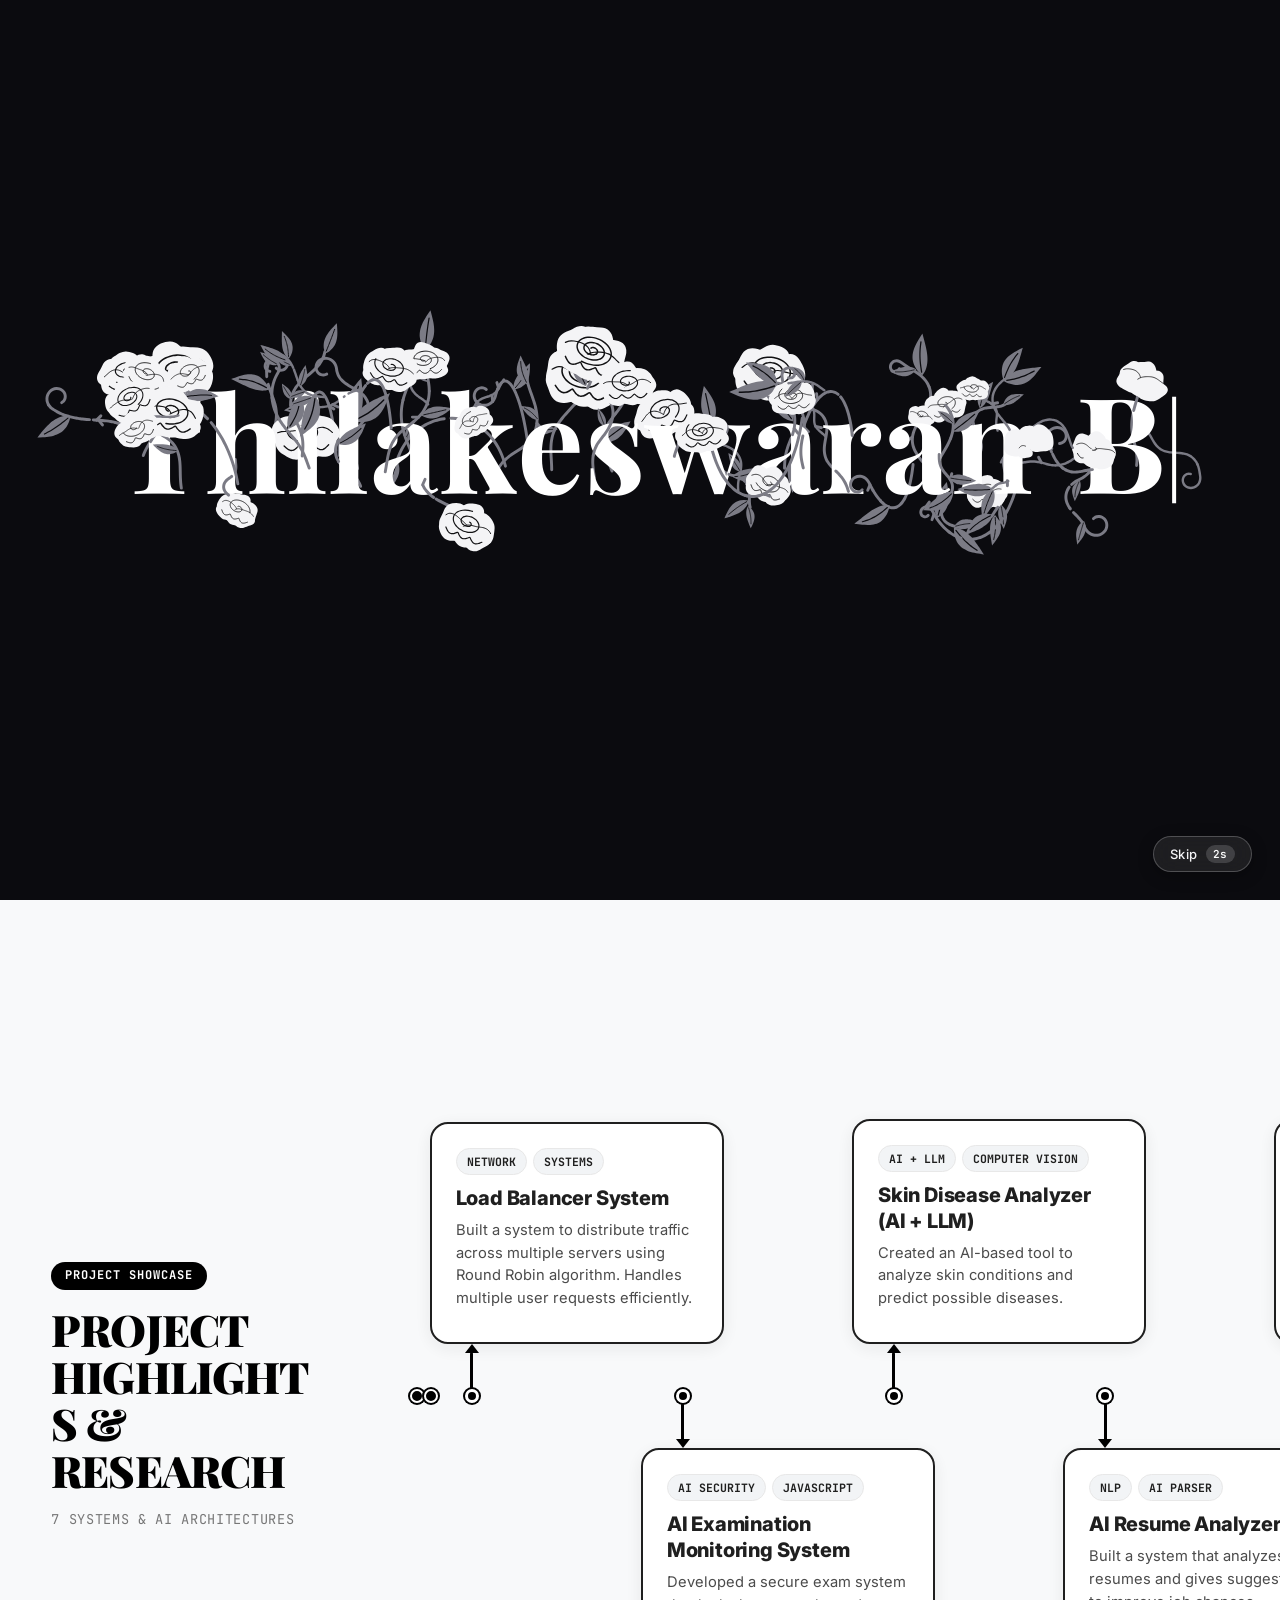
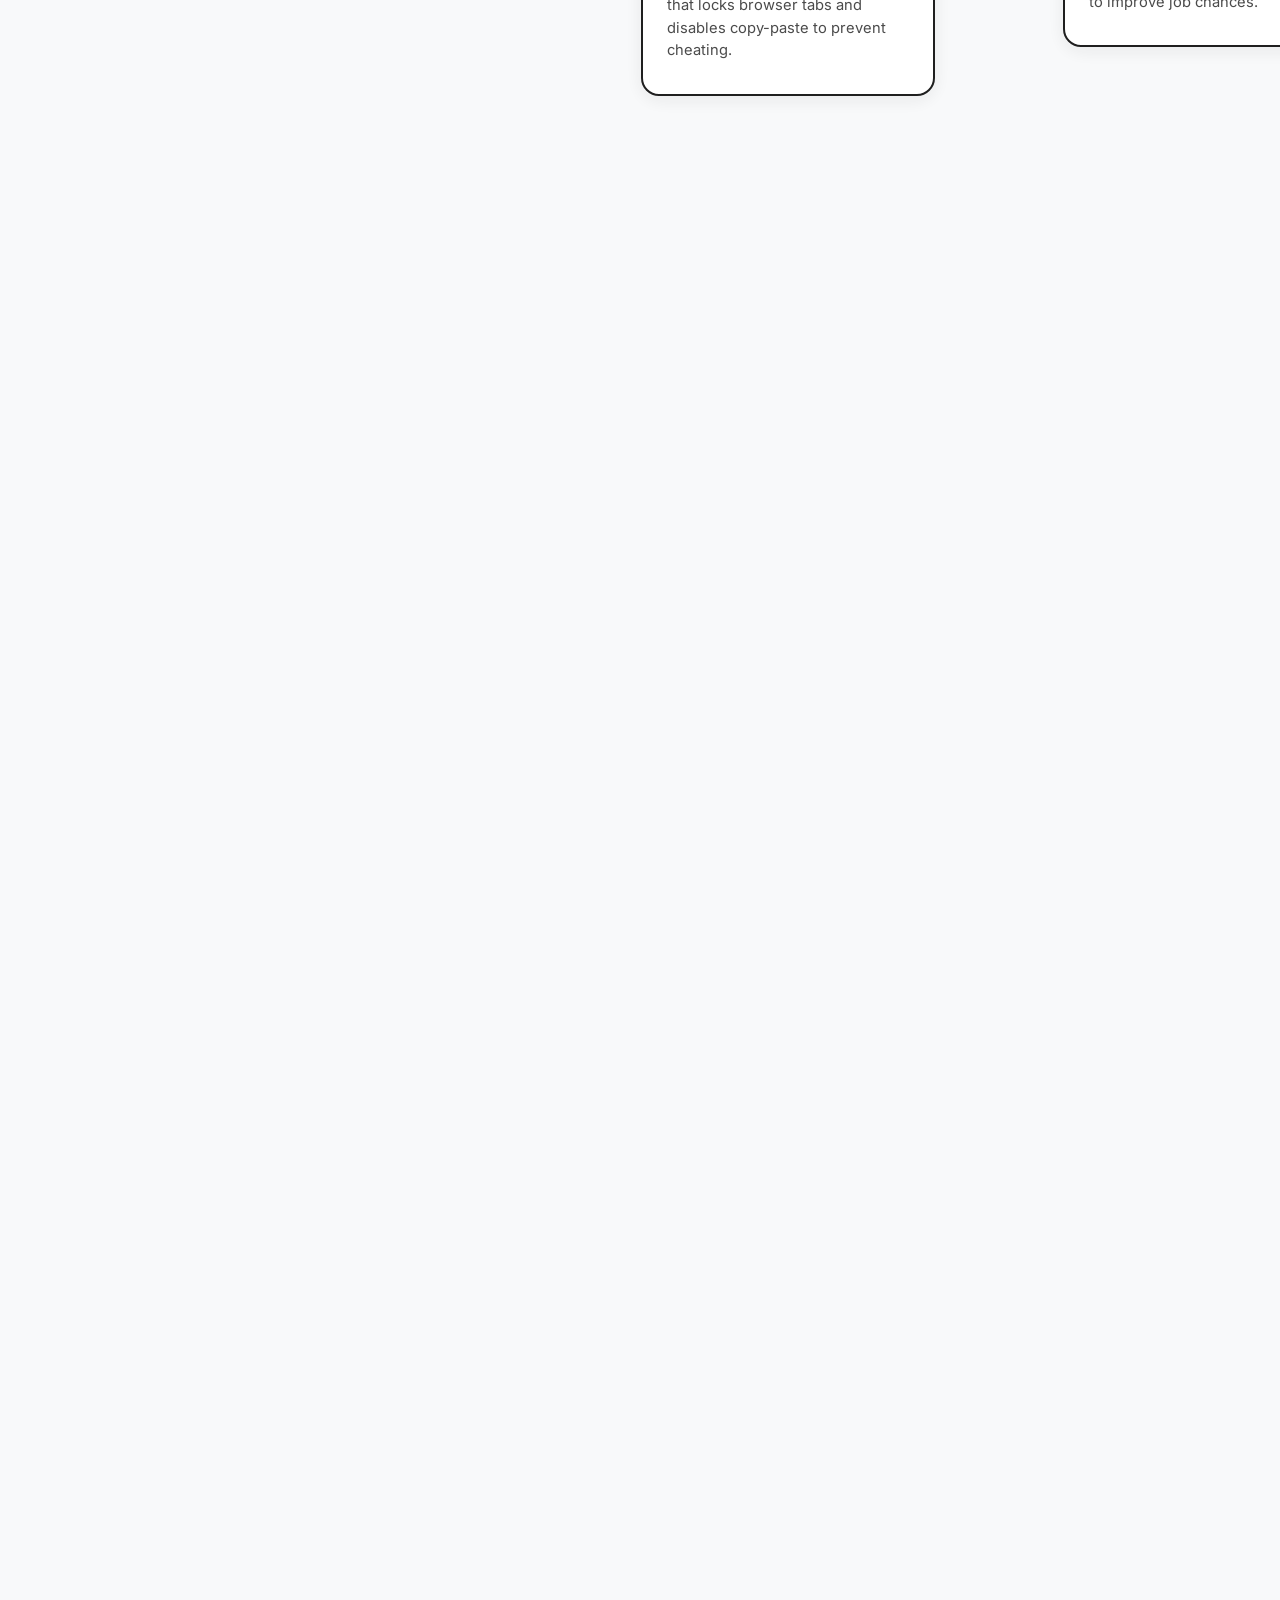
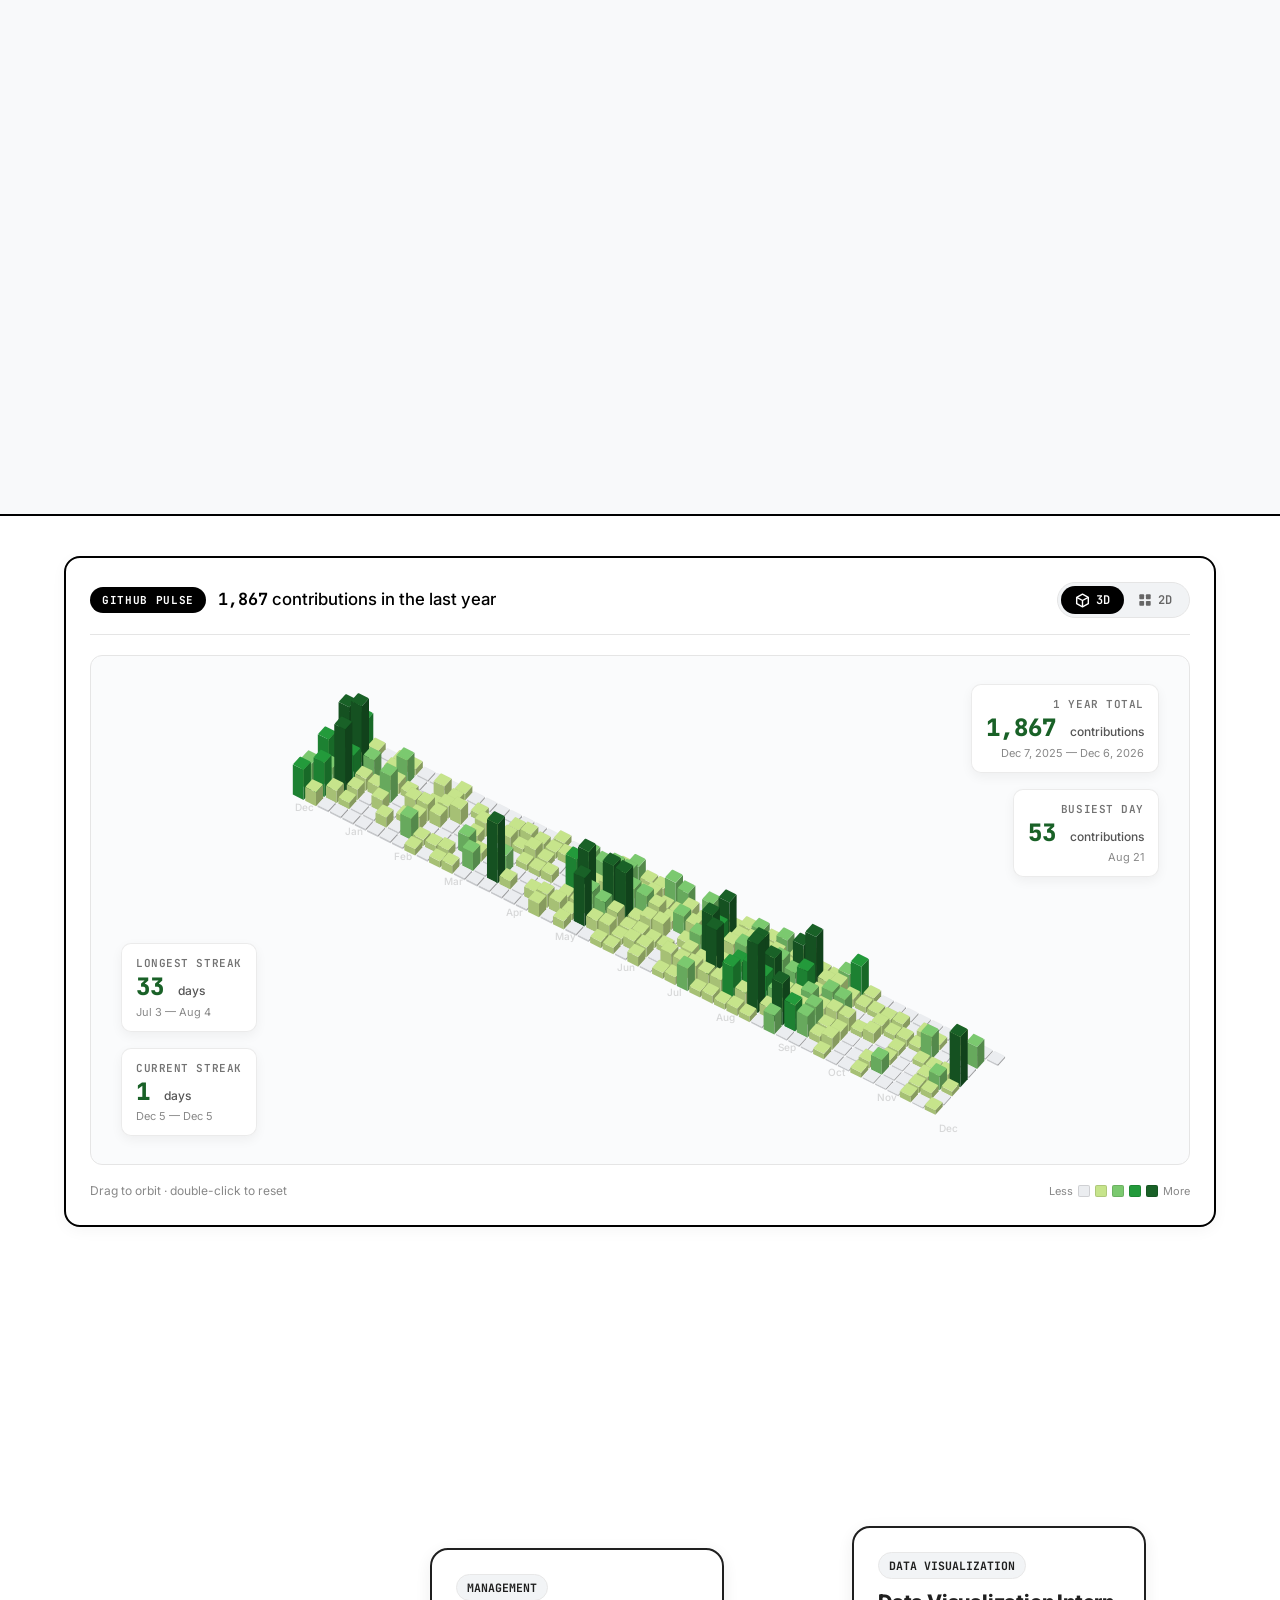
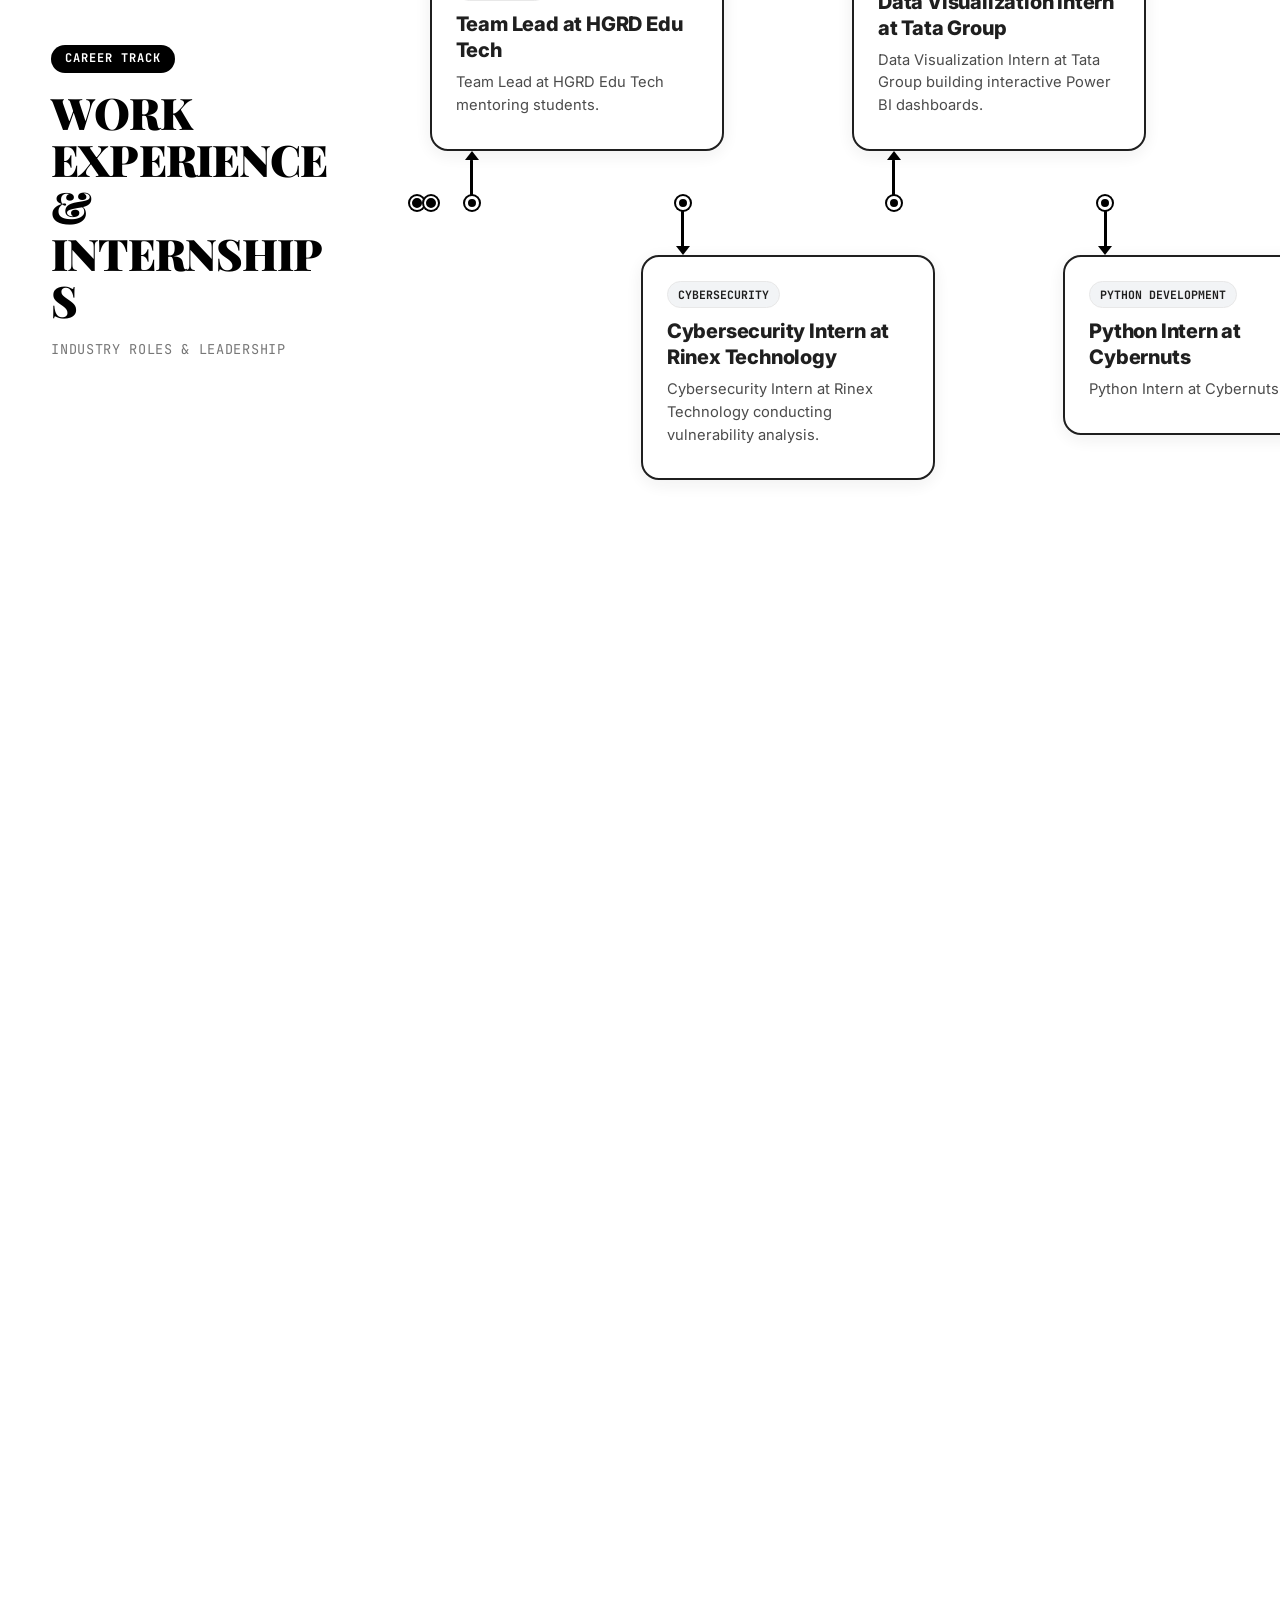
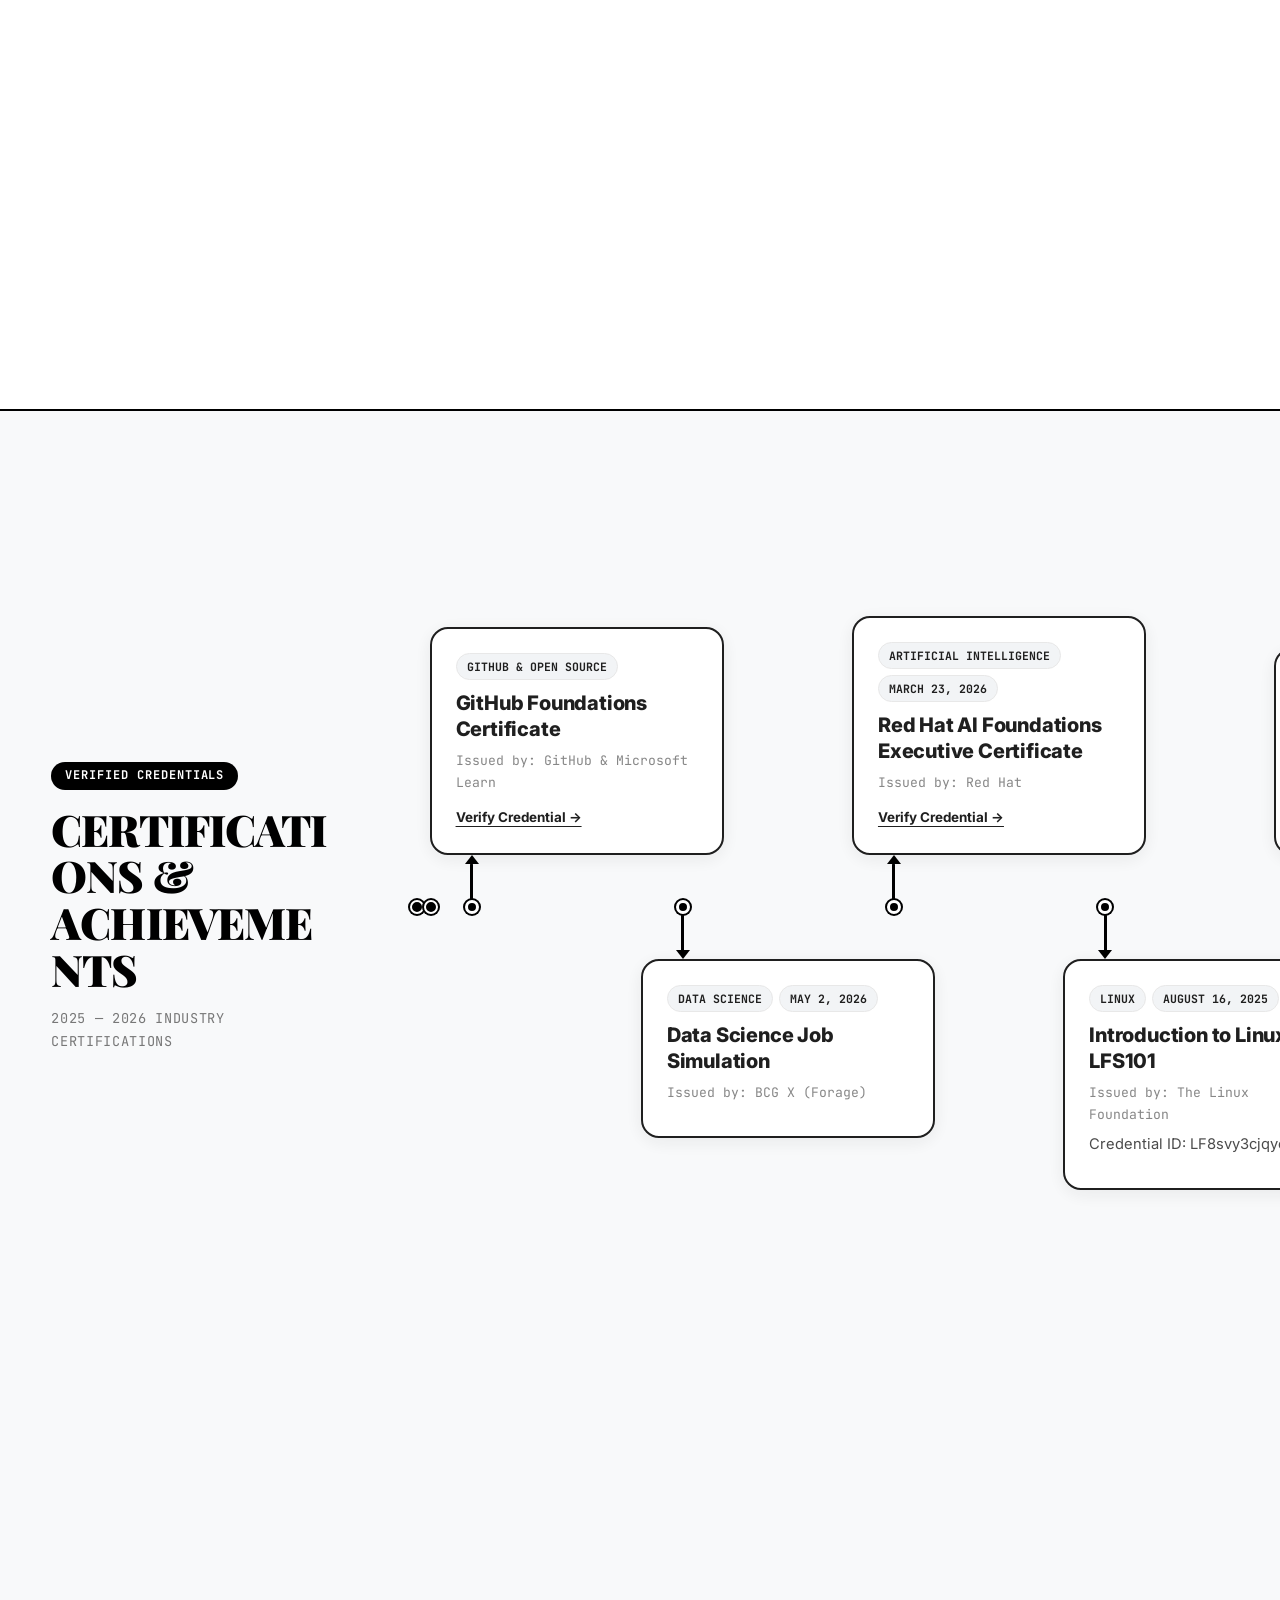
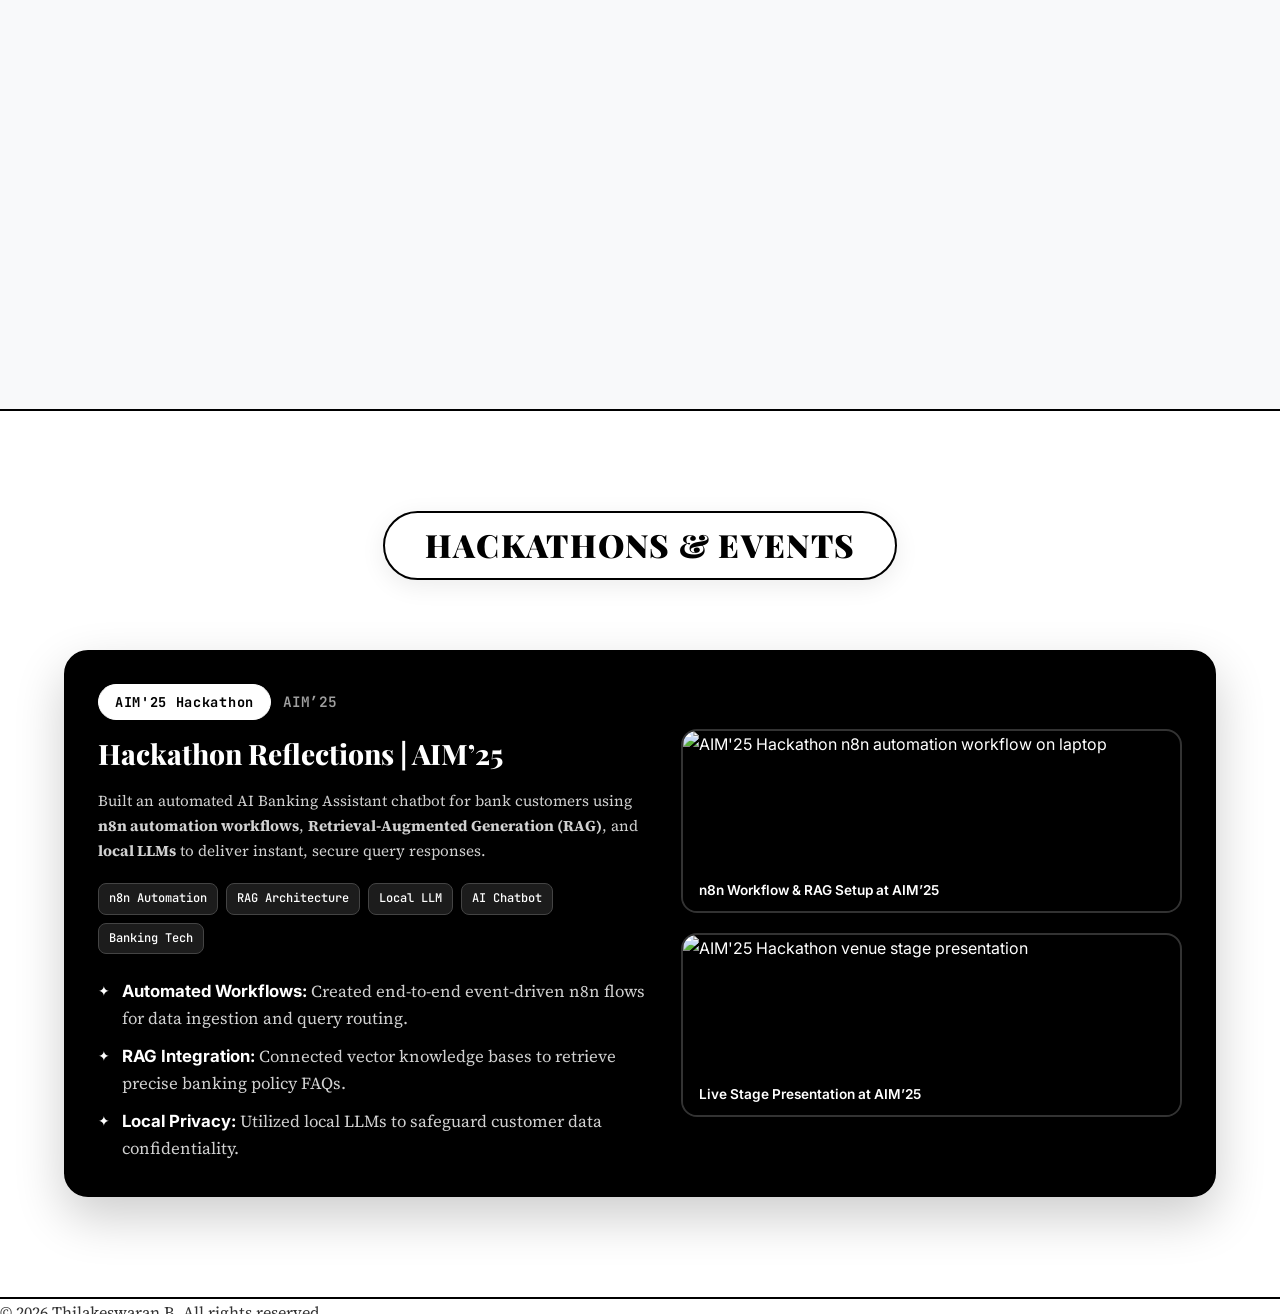
==== commit 6f38553b: "Add horizontal pinned-scroll timeline effect with precision arrows and improved card visibility acro" ====
--- a/index.html
+++ b/index.html
@@ -299,138 +299,245 @@
             </div>
         </section>
 
-        <!-- Structured Projects Grid -->
-        <section class="feature alt-bg" id="projects">
-            <div class="feature-container-full">
-                <div class="feature-content reveal-text">
-                    <h2 class="center-text">PROJECT HIGHLIGHTS & RESEARCH</h2>
-                    <div class="projects-grid">
-                        <article class="project-card">
-                            <div class="project-header">
-                                <span class="project-icon"></span>
-                                <h3>Load Balancer System</h3>
-                            </div>
-                            <p>Built a system to distribute traffic across multiple servers using Round Robin algorithm.
-                                Handles multiple user requests efficiently.</p>
-                            <div class="project-badges">
-                                <span>Network</span>
-                                <span>Systems</span>
-                            </div>
-                        </article>
-                        <article class="project-card">
-                            <div class="project-header">
-                                <span class="project-icon"></span>
-                                <h3>AI Examination Monitoring System</h3>
-                            </div>
-                            <p>Developed a secure exam system that locks browser tabs and disables copy-paste to prevent
-                                cheating.</p>
-                            <div class="project-badges">
-                                <span>AI Security</span>
-                                <span>JavaScript</span>
-                            </div>
-                        </article>
-                        <article class="project-card">
-                            <div class="project-header">
-                                <span class="project-icon"></span>
-                                <h3>Skin Disease Analyzer (AI + LLM)</h3>
-                            </div>
-                            <p>Created an AI-based tool to analyze skin conditions and predict possible diseases.</p>
-                            <div class="project-badges">
-                                <span>AI + LLM</span>
-                                <span>Computer Vision</span>
-                            </div>
-                        </article>
-                        <article class="project-card">
-                            <div class="project-header">
-                                <span class="project-icon"></span>
-                                <h3>AI Resume Analyzer</h3>
-                            </div>
-                            <p>Built a system that analyzes resumes and gives suggestions to improve job chances.</p>
-                            <div class="project-badges">
-                                <span>NLP</span>
-                                <span>AI Parser</span>
-                            </div>
-                        </article>
-                        <article class="project-card">
-                            <div class="project-header">
-                                <span class="project-icon"></span>
-                                <h3>n8n Workflow Automation</h3>
-                            </div>
-                            <p>Developed automated workflows using n8n to connect APIs and reduce manual work.</p>
-                            <div class="project-badges">
-                                <span>n8n</span>
-                                <span>Automation</span>
-                            </div>
-                        </article>
-                        <article class="project-card">
-                            <div class="project-header">
-                                <span class="project-icon"></span>
-                                <h3>Billing Software</h3>
-                            </div>
-                            <p>Designed a billing system to generate invoices and manage customer transactions.</p>
-                            <div class="project-badges">
-                                <span>Software</span>
-                                <span>Database</span>
-                            </div>
-                        </article>
-                        <article class="project-card">
-                            <div class="project-header">
-                                <span class="project-icon"></span>
-                                <h3>Password Encryption & Decryption Tool</h3>
-                            </div>
-                            <p>Created a tool to securely encrypt and decrypt sensitive data using basic security
-                                methods.</p>
-                            <div class="project-badges">
-                                <span>Cryptography</span>
-                                <span>Security</span>
-                            </div>
-                        </article>
-                    </div>
-
-                    <!-- Contribution Skyline (GitHub Heatmap & 3D Skyline) -->
-                    <div class="skyline-wrapper">
-                        <div id="contribution-skyline-root"></div>
+        <!-- 1. Pinned Horizontal Timeline: PROJECT HIGHLIGHTS & RESEARCH -->
+        <section class="hz-timeline-section alt-bg" id="projects" data-timeline="proj" style="height: 220vw; min-height: 280vh;">
+            <div class="hz-timeline-sticky">
+                <div class="hz-timeline-track" id="track-proj" style="width: 250vw;">
+                    <!-- Lead Title Card -->
+                    <div class="hz-timeline-lead">
+                        <span class="hz-timeline-badge">Project Showcase</span>
+                        <h2>PROJECT HIGHLIGHTS & RESEARCH</h2>
+                        <p>7 Systems & AI Architectures</p>
+                    </div>
+
+                    <!-- Rail & Milestones -->
+                    <div class="hz-timeline-rail">
+                        <div class="hz-center-line-wrap">
+                            <div class="hz-end-dot"></div>
+                            <div class="hz-journey-line" id="line-proj"></div>
+                            <div class="hz-end-dot"></div>
+                        </div>
+
+                        <!-- Top Row (Even: 0, 2, 4, 6) -->
+                        <div class="hz-row hz-row-top">
+                            <!-- Item 0: Load Balancer System -->
+                            <div class="hz-item-card" id="item-proj-0">
+                                <div class="hz-stem-wrap">
+                                    <div class="hz-arrow hz-arrow-up"></div>
+                                    <div class="hz-stem jl-proj-0"></div>
+                                    <div class="hz-dot jd-proj-0"></div>
+                                </div>
+                                <div class="hz-item-content">
+                                    <div class="hz-item-tags">
+                                        <span class="hz-tag">Network</span>
+                                        <span class="hz-tag">Systems</span>
+                                    </div>
+                                    <h3 class="hz-item-title title-proj-0">Load Balancer System</h3>
+                                    <p class="hz-item-desc description-proj-0">Built a system to distribute traffic across multiple servers using Round Robin algorithm. Handles multiple user requests efficiently.</p>
+                                </div>
+                            </div>
+
+                            <!-- Item 2: Skin Disease Analyzer -->
+                            <div class="hz-item-card" id="item-proj-2">
+                                <div class="hz-stem-wrap">
+                                    <div class="hz-arrow hz-arrow-up"></div>
+                                    <div class="hz-stem jl-proj-2"></div>
+                                    <div class="hz-dot jd-proj-2"></div>
+                                </div>
+                                <div class="hz-item-content">
+                                    <div class="hz-item-tags">
+                                        <span class="hz-tag">AI + LLM</span>
+                                        <span class="hz-tag">Computer Vision</span>
+                                    </div>
+                                    <h3 class="hz-item-title title-proj-2">Skin Disease Analyzer (AI + LLM)</h3>
+                                    <p class="hz-item-desc description-proj-2">Created an AI-based tool to analyze skin conditions and predict possible diseases.</p>
+                                </div>
+                            </div>
+
+                            <!-- Item 4: n8n Workflow Automation -->
+                            <div class="hz-item-card" id="item-proj-4">
+                                <div class="hz-stem-wrap">
+                                    <div class="hz-arrow hz-arrow-up"></div>
+                                    <div class="hz-stem jl-proj-4"></div>
+                                    <div class="hz-dot jd-proj-4"></div>
+                                </div>
+                                <div class="hz-item-content">
+                                    <div class="hz-item-tags">
+                                        <span class="hz-tag">n8n</span>
+                                        <span class="hz-tag">Automation</span>
+                                    </div>
+                                    <h3 class="hz-item-title title-proj-4">n8n Workflow Automation</h3>
+                                    <p class="hz-item-desc description-proj-4">Developed automated workflows using n8n to connect APIs and reduce manual work.</p>
+                                </div>
+                            </div>
+
+                            <!-- Item 6: Password Encryption & Decryption Tool -->
+                            <div class="hz-item-card" id="item-proj-6">
+                                <div class="hz-stem-wrap">
+                                    <div class="hz-arrow hz-arrow-up"></div>
+                                    <div class="hz-stem jl-proj-6"></div>
+                                    <div class="hz-dot jd-proj-6"></div>
+                                </div>
+                                <div class="hz-item-content">
+                                    <div class="hz-item-tags">
+                                        <span class="hz-tag">Cryptography</span>
+                                        <span class="hz-tag">Security</span>
+                                    </div>
+                                    <h3 class="hz-item-title title-proj-6">Password Encryption & Decryption Tool</h3>
+                                    <p class="hz-item-desc description-proj-6">Created a tool to securely encrypt and decrypt sensitive data using basic security methods.</p>
+                                </div>
+                            </div>
+                        </div>
+
+                        <!-- Bottom Row (Odd: 1, 3, 5) -->
+                        <div class="hz-row hz-row-bottom">
+                            <!-- Item 1: AI Examination Monitoring System -->
+                            <div class="hz-item-card" id="item-proj-1">
+                                <div class="hz-stem-wrap">
+                                    <div class="hz-dot jd-proj-1"></div>
+                                    <div class="hz-stem jl-proj-1"></div>
+                                    <div class="hz-arrow hz-arrow-down"></div>
+                                </div>
+                                <div class="hz-item-content">
+                                    <div class="hz-item-tags">
+                                        <span class="hz-tag">AI Security</span>
+                                        <span class="hz-tag">JavaScript</span>
+                                    </div>
+                                    <h3 class="hz-item-title title-proj-1">AI Examination Monitoring System</h3>
+                                    <p class="hz-item-desc description-proj-1">Developed a secure exam system that locks browser tabs and disables copy-paste to prevent cheating.</p>
+                                </div>
+                            </div>
+
+                            <!-- Item 3: AI Resume Analyzer -->
+                            <div class="hz-item-card" id="item-proj-3">
+                                <div class="hz-stem-wrap">
+                                    <div class="hz-dot jd-proj-3"></div>
+                                    <div class="hz-stem jl-proj-3"></div>
+                                    <div class="hz-arrow hz-arrow-down"></div>
+                                </div>
+                                <div class="hz-item-content">
+                                    <div class="hz-item-tags">
+                                        <span class="hz-tag">NLP</span>
+                                        <span class="hz-tag">AI Parser</span>
+                                    </div>
+                                    <h3 class="hz-item-title title-proj-3">AI Resume Analyzer</h3>
+                                    <p class="hz-item-desc description-proj-3">Built a system that analyzes resumes and gives suggestions to improve job chances.</p>
+                                </div>
+                            </div>
+
+                            <!-- Item 5: Billing Software -->
+                            <div class="hz-item-card" id="item-proj-5">
+                                <div class="hz-stem-wrap">
+                                    <div class="hz-dot jd-proj-5"></div>
+                                    <div class="hz-stem jl-proj-5"></div>
+                                    <div class="hz-arrow hz-arrow-down"></div>
+                                </div>
+                                <div class="hz-item-content">
+                                    <div class="hz-item-tags">
+                                        <span class="hz-tag">Software</span>
+                                        <span class="hz-tag">Database</span>
+                                    </div>
+                                    <h3 class="hz-item-title title-proj-5">Billing Software</h3>
+                                    <p class="hz-item-desc description-proj-5">Designed a billing system to generate invoices and manage customer transactions.</p>
+                                </div>
+                            </div>
+                        </div>
                     </div>
                 </div>
             </div>
         </section>
 
-        <!-- Structured Work Experience Timeline -->
-        <section class="feature" id="experience">
-            <div class="feature-container-full">
-                <div class="feature-content reveal-text">
-                    <h2 class="center-text">WORK EXPERIENCE & INTERNSHIPS</h2>
-                    <div class="experience-timeline">
-                        <div class="timeline-item">
-                            <div class="timeline-marker"></div>
-                            <div class="timeline-content">
-                                <span class="timeline-tag">Management</span>
-                                <h3>Team Lead at HGRD Edu Tech</h3>
-                                <p>Team Lead at HGRD Edu Tech mentoring students.</p>
-                            </div>
-                        </div>
-                        <div class="timeline-item">
-                            <div class="timeline-marker"></div>
-                            <div class="timeline-content">
-                                <span class="timeline-tag">Cybersecurity</span>
-                                <h3>Cybersecurity Intern at Rinex Technology</h3>
-                                <p>Cybersecurity Intern at Rinex Technology conducting vulnerability analysis.</p>
-                            </div>
-                        </div>
-                        <div class="timeline-item">
-                            <div class="timeline-marker"></div>
-                            <div class="timeline-content">
-                                <span class="timeline-tag">Data Visualization</span>
-                                <h3>Data Visualization Intern at Tata Group</h3>
-                                <p>Data Visualization Intern at Tata Group building interactive Power BI dashboards.</p>
-                            </div>
-                        </div>
-                        <div class="timeline-item">
-                            <div class="timeline-marker"></div>
-                            <div class="timeline-content">
-                                <span class="timeline-tag">Python Development</span>
-                                <h3>Python Intern at Cybernuts</h3>
-                                <p>Python Intern at Cybernuts.</p>
+        <!-- Contribution Skyline (GitHub Heatmap & 3D Skyline) directly following projects -->
+        <div class="hz-skyline-footer-box">
+            <div id="contribution-skyline-root"></div>
+        </div>
+
+        <!-- 2. Pinned Horizontal Timeline: WORK EXPERIENCE & INTERNSHIPS -->
+        <section class="hz-timeline-section" id="experience" data-timeline="exp" style="height: 180vw; min-height: 220vh;">
+            <div class="hz-timeline-sticky">
+                <div class="hz-timeline-track" id="track-exp" style="width: 170vw;">
+                    <!-- Lead Title Card -->
+                    <div class="hz-timeline-lead">
+                        <span class="hz-timeline-badge">Career Track</span>
+                        <h2>WORK EXPERIENCE & INTERNSHIPS</h2>
+                        <p>Industry Roles & Leadership</p>
+                    </div>
+
+                    <!-- Rail & Milestones -->
+                    <div class="hz-timeline-rail">
+                        <div class="hz-center-line-wrap">
+                            <div class="hz-end-dot"></div>
+                            <div class="hz-journey-line" id="line-exp"></div>
+                            <div class="hz-end-dot"></div>
+                        </div>
+
+                        <!-- Top Row (Even: 0, 2) -->
+                        <div class="hz-row hz-row-top">
+                            <!-- Item 0: Team Lead at HGRD Edu Tech -->
+                            <div class="hz-item-card" id="item-exp-0">
+                                <div class="hz-stem-wrap">
+                                    <div class="hz-arrow hz-arrow-up"></div>
+                                    <div class="hz-stem jl-exp-0"></div>
+                                    <div class="hz-dot jd-exp-0"></div>
+                                </div>
+                                <div class="hz-item-content">
+                                    <div class="hz-item-tags">
+                                        <span class="hz-tag">Management</span>
+                                    </div>
+                                    <h3 class="hz-item-title title-exp-0">Team Lead at HGRD Edu Tech</h3>
+                                    <p class="hz-item-desc description-exp-0">Team Lead at HGRD Edu Tech mentoring students.</p>
+                                </div>
+                            </div>
+
+                            <!-- Item 2: Data Visualization Intern at Tata Group -->
+                            <div class="hz-item-card" id="item-exp-2">
+                                <div class="hz-stem-wrap">
+                                    <div class="hz-arrow hz-arrow-up"></div>
+                                    <div class="hz-stem jl-exp-2"></div>
+                                    <div class="hz-dot jd-exp-2"></div>
+                                </div>
+                                <div class="hz-item-content">
+                                    <div class="hz-item-tags">
+                                        <span class="hz-tag">Data Visualization</span>
+                                    </div>
+                                    <h3 class="hz-item-title title-exp-2">Data Visualization Intern at Tata Group</h3>
+                                    <p class="hz-item-desc description-exp-2">Data Visualization Intern at Tata Group building interactive Power BI dashboards.</p>
+                                </div>
+                            </div>
+                        </div>
+
+                        <!-- Bottom Row (Odd: 1, 3) -->
+                        <div class="hz-row hz-row-bottom">
+                            <!-- Item 1: Cybersecurity Intern at Rinex Technology -->
+                            <div class="hz-item-card" id="item-exp-1">
+                                <div class="hz-stem-wrap">
+                                    <div class="hz-dot jd-exp-1"></div>
+                                    <div class="hz-stem jl-exp-1"></div>
+                                    <div class="hz-arrow hz-arrow-down"></div>
+                                </div>
+                                <div class="hz-item-content">
+                                    <div class="hz-item-tags">
+                                        <span class="hz-tag">Cybersecurity</span>
+                                    </div>
+                                    <h3 class="hz-item-title title-exp-1">Cybersecurity Intern at Rinex Technology</h3>
+                                    <p class="hz-item-desc description-exp-1">Cybersecurity Intern at Rinex Technology conducting vulnerability analysis.</p>
+                                </div>
+                            </div>
+
+                            <!-- Item 3: Python Intern at Cybernuts -->
+                            <div class="hz-item-card" id="item-exp-3">
+                                <div class="hz-stem-wrap">
+                                    <div class="hz-dot jd-exp-3"></div>
+                                    <div class="hz-stem jl-exp-3"></div>
+                                    <div class="hz-arrow hz-arrow-down"></div>
+                                </div>
+                                <div class="hz-item-content">
+                                    <div class="hz-item-tags">
+                                        <span class="hz-tag">Python Development</span>
+                                    </div>
+                                    <h3 class="hz-item-title title-exp-3">Python Intern at Cybernuts</h3>
+                                    <p class="hz-item-desc description-exp-3">Python Intern at Cybernuts.</p>
+                                </div>
                             </div>
                         </div>
                     </div>
@@ -438,109 +545,169 @@
             </div>
         </section>
 
-        <!-- Structured Certifications & Achievements Timeline -->
-        <section class="feature alt-bg" id="certifications">
-            <div class="feature-container-full">
-                <div class="feature-content reveal-text">
-                    <h2 class="center-text">CERTIFICATIONS & ACHIEVEMENTS</h2>
-                    <div class="certifications-timeline">
-
-                        <!-- Item 1: GitHub Foundations -->
-                        <div class="cert-timeline-item">
-                            <div class="cert-timeline-marker"></div>
-                            <div class="cert-timeline-content">
-                                <span class="cert-timeline-tag">GitHub & Open Source</span>
-                                <h3>GitHub Foundations Certificate</h3>
-                                <p class="cert-timeline-issuer">Issued by: GitHub & Microsoft Learn</p>
-                                <a href="https://learn.microsoft.com/en-in/users/bthilakeswaran-4249/credentials/c3a835ea624e6c61"
-                                    target="_blank" rel="noopener noreferrer" class="btn-verify-timeline">Verify Credential</a>
-                            </div>
-                        </div>
-
-                        <!-- Item 1: BCG X Data Science -->
-                        <div class="cert-timeline-item">
-                            <div class="cert-timeline-marker"></div>
-                            <div class="cert-timeline-content">
-                                <span class="cert-timeline-tag">Data Science</span>
-                                <span class="cert-timeline-date">May 2, 2026</span>
-                                <h3>Data Science Job Simulation</h3>
-                                <p class="cert-timeline-issuer">Issued by: BCG X (Forage)</p>
-                            </div>
-                        </div>
-
-                        <!-- Item 2: Red Hat AI Foundations -->
-                        <div class="cert-timeline-item">
-                            <div class="cert-timeline-marker"></div>
-                            <div class="cert-timeline-content">
-                                <span class="cert-timeline-tag">Artificial Intelligence</span>
-                                <span class="cert-timeline-date">March 23, 2026</span>
-                                <h3>Red Hat AI Foundations Executive Certificate</h3>
-                                <p class="cert-timeline-issuer">Issued by: Red Hat</p>
-                                <a href="https://www.credly.com/badges/65d6e803-6ecd-460b-9596-e94572bb9408"
-                                    target="_blank" rel="noopener noreferrer" class="btn-verify-timeline">Verify
-                                    Credential</a>
-                            </div>
-                        </div>
-
-                        <!-- Item 3: Intro to Linux -->
-                        <div class="cert-timeline-item">
-                            <div class="cert-timeline-marker"></div>
-                            <div class="cert-timeline-content">
-                                <span class="cert-timeline-tag">Linux</span>
-                                <span class="cert-timeline-date">August 16, 2025</span>
-                                <h3>Introduction to Linux LFS101</h3>
-                                <p class="cert-timeline-issuer">Issued by: The Linux Foundation</p>
-                                <p class="cert-timeline-id">Credential ID: LF8svy3cjqye</p>
-                            </div>
-                        </div>
-
-                        <!-- Item 4: Python Essentials 1 -->
-                        <div class="cert-timeline-item">
-                            <div class="cert-timeline-marker"></div>
-                            <div class="cert-timeline-content">
-                                <span class="cert-timeline-tag">Python Essentials</span>
-                                <span class="cert-timeline-date">August 2, 2025</span>
-                                <h3>Python Essentials 1</h3>
-                                <p class="cert-timeline-issuer">Issued by: Cisco Networking Academy & OpenEDG</p>
-                            </div>
-                        </div>
-
-                        <!-- Item 5: MongoDB Basics -->
-                        <div class="cert-timeline-item">
-                            <div class="cert-timeline-marker"></div>
-                            <div class="cert-timeline-content">
-                                <span class="cert-timeline-tag">Database</span>
-                                <span class="cert-timeline-date">June 18, 2025</span>
-                                <h3>MongoDB Basics for Students</h3>
-                                <p class="cert-timeline-issuer">Issued by: MongoDB</p>
-                                <a href="https://www.credly.com/go/OjIf0S1y/" target="_blank" rel="noopener noreferrer"
-                                    class="btn-verify-timeline">Verify Credential</a>
-                            </div>
-                        </div>
-
-                        <!-- Item 6: Line Follower Robot -->
-                        <div class="cert-timeline-item">
-                            <div class="cert-timeline-marker"></div>
-                            <div class="cert-timeline-content">
-                                <span class="cert-timeline-tag">Robotics</span>
-                                <span class="cert-timeline-date">February 20-22, 2025</span>
-                                <h3>Design and Development of Line Follower Robot</h3>
-                                <p class="cert-timeline-issuer">Issued by: VIPA Robotics, Erode</p>
-                            </div>
-                        </div>
-
-                        <!-- Item 7: Open Source Hackathon -->
-                        <div class="cert-timeline-item">
-                            <div class="cert-timeline-marker"></div>
-                            <div class="cert-timeline-content">
-                                <span class="cert-timeline-tag">Hackathon</span>
-                                <h3>Open Source Hackathon Certificate</h3>
-                                <p class="cert-timeline-issuer">Issued by: Elite Coders</p>
-                                <a href="https://oshack.xyz/" target="_blank" rel="noopener noreferrer"
-                                    class="btn-verify-timeline">Verify Credential</a>
-                            </div>
-                        </div>
-
+        <!-- 3. Pinned Horizontal Timeline: CERTIFICATIONS & ACHIEVEMENTS -->
+        <section class="hz-timeline-section alt-bg" id="certifications" data-timeline="cert" style="height: 250vw; min-height: 300vh;">
+            <div class="hz-timeline-sticky">
+                <div class="hz-timeline-track" id="track-cert" style="width: 290vw;">
+                    <!-- Lead Title Card -->
+                    <div class="hz-timeline-lead">
+                        <span class="hz-timeline-badge">Verified Credentials</span>
+                        <h2>CERTIFICATIONS & ACHIEVEMENTS</h2>
+                        <p>2025 — 2026 Industry Certifications</p>
+                    </div>
+
+                    <!-- Rail & Milestones -->
+                    <div class="hz-timeline-rail">
+                        <div class="hz-center-line-wrap">
+                            <div class="hz-end-dot"></div>
+                            <div class="hz-journey-line" id="line-cert"></div>
+                            <div class="hz-end-dot"></div>
+                        </div>
+
+                        <!-- Top Row (Even: 0, 2, 4, 6) -->
+                        <div class="hz-row hz-row-top">
+                            <!-- Item 0: GitHub Foundations -->
+                            <div class="hz-item-card" id="item-cert-0">
+                                <div class="hz-stem-wrap">
+                                    <div class="hz-arrow hz-arrow-up"></div>
+                                    <div class="hz-stem jl-cert-0"></div>
+                                    <div class="hz-dot jd-cert-0"></div>
+                                </div>
+                                <div class="hz-item-content">
+                                    <div class="hz-item-tags">
+                                        <span class="hz-tag">GitHub & Open Source</span>
+                                    </div>
+                                    <h3 class="hz-item-title title-cert-0">GitHub Foundations Certificate</h3>
+                                    <p class="hz-item-sub">Issued by: GitHub & Microsoft Learn</p>
+                                    <a href="https://learn.microsoft.com/en-in/users/bthilakeswaran-4249/credentials/c3a835ea624e6c61" target="_blank" rel="noopener noreferrer" class="hz-item-link">Verify Credential &rarr;</a>
+                                </div>
+                            </div>
+
+                            <!-- Item 2: Red Hat AI Foundations -->
+                            <div class="hz-item-card" id="item-cert-2">
+                                <div class="hz-stem-wrap">
+                                    <div class="hz-arrow hz-arrow-up"></div>
+                                    <div class="hz-stem jl-cert-2"></div>
+                                    <div class="hz-dot jd-cert-2"></div>
+                                </div>
+                                <div class="hz-item-content">
+                                    <div class="hz-item-tags">
+                                        <span class="hz-tag">Artificial Intelligence</span>
+                                        <span class="hz-tag">March 23, 2026</span>
+                                    </div>
+                                    <h3 class="hz-item-title title-cert-2">Red Hat AI Foundations Executive Certificate</h3>
+                                    <p class="hz-item-sub">Issued by: Red Hat</p>
+                                    <a href="https://www.credly.com/badges/65d6e803-6ecd-460b-9596-e94572bb9408" target="_blank" rel="noopener noreferrer" class="hz-item-link">Verify Credential &rarr;</a>
+                                </div>
+                            </div>
+
+                            <!-- Item 4: Python Essentials 1 -->
+                            <div class="hz-item-card" id="item-cert-4">
+                                <div class="hz-stem-wrap">
+                                    <div class="hz-arrow hz-arrow-up"></div>
+                                    <div class="hz-stem jl-cert-4"></div>
+                                    <div class="hz-dot jd-cert-4"></div>
+                                </div>
+                                <div class="hz-item-content">
+                                    <div class="hz-item-tags">
+                                        <span class="hz-tag">Python Essentials</span>
+                                        <span class="hz-tag">August 2, 2025</span>
+                                    </div>
+                                    <h3 class="hz-item-title title-cert-4">Python Essentials 1</h3>
+                                    <p class="hz-item-sub">Issued by: Cisco Networking Academy & OpenEDG</p>
+                                </div>
+                            </div>
+
+                            <!-- Item 6: Line Follower Robot -->
+                            <div class="hz-item-card" id="item-cert-6">
+                                <div class="hz-stem-wrap">
+                                    <div class="hz-arrow hz-arrow-up"></div>
+                                    <div class="hz-stem jl-cert-6"></div>
+                                    <div class="hz-dot jd-cert-6"></div>
+                                </div>
+                                <div class="hz-item-content">
+                                    <div class="hz-item-tags">
+                                        <span class="hz-tag">Robotics</span>
+                                        <span class="hz-tag">February 20-22, 2025</span>
+                                    </div>
+                                    <h3 class="hz-item-title title-cert-6">Design and Development of Line Follower Robot</h3>
+                                    <p class="hz-item-sub">Issued by: VIPA Robotics, Erode</p>
+                                </div>
+                            </div>
+                        </div>
+
+                        <!-- Bottom Row (Odd: 1, 3, 5, 7) -->
+                        <div class="hz-row hz-row-bottom">
+                            <!-- Item 1: BCG X Data Science -->
+                            <div class="hz-item-card" id="item-cert-1">
+                                <div class="hz-stem-wrap">
+                                    <div class="hz-dot jd-cert-1"></div>
+                                    <div class="hz-stem jl-cert-1"></div>
+                                    <div class="hz-arrow hz-arrow-down"></div>
+                                </div>
+                                <div class="hz-item-content">
+                                    <div class="hz-item-tags">
+                                        <span class="hz-tag">Data Science</span>
+                                        <span class="hz-tag">May 2, 2026</span>
+                                    </div>
+                                    <h3 class="hz-item-title title-cert-1">Data Science Job Simulation</h3>
+                                    <p class="hz-item-sub">Issued by: BCG X (Forage)</p>
+                                </div>
+                            </div>
+
+                            <!-- Item 3: Intro to Linux -->
+                            <div class="hz-item-card" id="item-cert-3">
+                                <div class="hz-stem-wrap">
+                                    <div class="hz-dot jd-cert-3"></div>
+                                    <div class="hz-stem jl-cert-3"></div>
+                                    <div class="hz-arrow hz-arrow-down"></div>
+                                </div>
+                                <div class="hz-item-content">
+                                    <div class="hz-item-tags">
+                                        <span class="hz-tag">Linux</span>
+                                        <span class="hz-tag">August 16, 2025</span>
+                                    </div>
+                                    <h3 class="hz-item-title title-cert-3">Introduction to Linux LFS101</h3>
+                                    <p class="hz-item-sub">Issued by: The Linux Foundation</p>
+                                    <p class="hz-item-desc description-cert-3">Credential ID: LF8svy3cjqye</p>
+                                </div>
+                            </div>
+
+                            <!-- Item 5: MongoDB Basics -->
+                            <div class="hz-item-card" id="item-cert-5">
+                                <div class="hz-stem-wrap">
+                                    <div class="hz-dot jd-cert-5"></div>
+                                    <div class="hz-stem jl-cert-5"></div>
+                                    <div class="hz-arrow hz-arrow-down"></div>
+                                </div>
+                                <div class="hz-item-content">
+                                    <div class="hz-item-tags">
+                                        <span class="hz-tag">Database</span>
+                                        <span class="hz-tag">June 18, 2025</span>
+                                    </div>
+                                    <h3 class="hz-item-title title-cert-5">MongoDB Basics for Students</h3>
+                                    <p class="hz-item-sub">Issued by: MongoDB</p>
+                                    <a href="https://www.credly.com/go/OjIf0S1y/" target="_blank" rel="noopener noreferrer" class="hz-item-link">Verify Credential &rarr;</a>
+                                </div>
+                            </div>
+
+                            <!-- Item 7: Open Source Hackathon -->
+                            <div class="hz-item-card" id="item-cert-7">
+                                <div class="hz-stem-wrap">
+                                    <div class="hz-dot jd-cert-7"></div>
+                                    <div class="hz-stem jl-cert-7"></div>
+                                    <div class="hz-arrow hz-arrow-down"></div>
+                                </div>
+                                <div class="hz-item-content">
+                                    <div class="hz-item-tags">
+                                        <span class="hz-tag">Hackathon</span>
+                                    </div>
+                                    <h3 class="hz-item-title title-cert-7">Open Source Hackathon Certificate</h3>
+                                    <p class="hz-item-sub">Issued by: Elite Coders</p>
+                                    <a href="https://oshack.xyz/" target="_blank" rel="noopener noreferrer" class="hz-item-link">Verify Credential &rarr;</a>
+                                </div>
+                            </div>
+                        </div>
                     </div>
                 </div>
             </div>
@@ -602,6 +769,10 @@
         <p>&copy; 2026 Thilakeswaran B. All rights reserved.</p>
     </footer>
 
+    <!-- GSAP & ScrollTrigger Libraries -->
+    <script src="https://cdnjs.cloudflare.com/ajax/libs/gsap/3.12.5/gsap.min.js"></script>
+    <script src="https://cdnjs.cloudflare.com/ajax/libs/gsap/3.12.5/ScrollTrigger.min.js"></script>
+
     <!-- Welcome Intro Screen Controller -->
     <script src="assets/welcome-screen.js"></script>
     <script src="assets/contribution-skyline.js"></script>
--- a/style.css
+++ b/style.css
@@ -1847,4 +1847,362 @@
     }
 }
 
-
+/* ========================================================================= */
+/* HORIZONTAL PINNED-SCROLL TIMELINE SECTIONS (GSAP ScrollTrigger)           */
+/* ========================================================================= */
+.hz-timeline-section {
+    position: relative;
+    width: 100%;
+    background-color: var(--bg-white);
+    border-bottom: 2px solid var(--border-black);
+    padding: 0;
+    overflow: visible;
+}
+
+.hz-timeline-section.alt-bg {
+    background-color: var(--bg-light);
+}
+
+.hz-timeline-sticky {
+    position: sticky;
+    top: 0;
+    height: 100vh;
+    width: 100%;
+    overflow: hidden;
+    display: flex;
+    align-items: center;
+    padding-top: calc(var(--nav-height, 72px) + 20px);
+}
+
+.hz-timeline-track {
+    display: flex;
+    align-items: center;
+    height: 78vh;
+    gap: 4vw;
+    padding: 0 4vw;
+    will-change: transform;
+}
+
+.hz-timeline-lead {
+    width: 24vw;
+    min-width: 280px;
+    flex-shrink: 0;
+    display: flex;
+    flex-direction: column;
+    justify-content: center;
+    padding-right: 2vw;
+}
+
+.hz-timeline-badge {
+    display: inline-block;
+    padding: 4px 14px;
+    background: #000000;
+    color: #ffffff;
+    font-family: var(--font-mono, monospace);
+    font-size: 0.75rem;
+    font-weight: 700;
+    text-transform: uppercase;
+    letter-spacing: 0.08em;
+    border-radius: 999px;
+    margin-bottom: 16px;
+    width: fit-content;
+}
+
+.hz-timeline-lead h2 {
+    font-family: var(--font-serif);
+    font-size: clamp(1.8rem, 3.4vw, 3.2rem);
+    font-weight: 900;
+    line-height: 1.08;
+    text-transform: uppercase;
+    color: var(--text-black);
+    margin-bottom: 14px;
+    letter-spacing: -0.02em;
+}
+
+.hz-timeline-lead p {
+    font-family: var(--font-mono);
+    font-size: 0.85rem;
+    color: var(--text-muted);
+    text-transform: uppercase;
+    letter-spacing: 0.05em;
+    margin: 0;
+}
+
+.hz-timeline-rail {
+    position: relative;
+    height: 100%;
+    width: 100%;
+    flex: 1;
+}
+
+/* Variables for Timeline Spacing */
+:root {
+    --hz-card-width: clamp(280px, 23vw, 380px);
+    --hz-card-gap: clamp(80px, 10vw, 160px);
+    --hz-stem-height: 52px;
+}
+
+/* Center Horizontal Rail Line */
+.hz-center-line-wrap {
+    position: absolute;
+    left: 0;
+    top: 50%;
+    transform: translateY(-50%);
+    width: 100%;
+    display: flex;
+    align-items: center;
+    z-index: 10;
+    pointer-events: none;
+}
+
+.hz-end-dot {
+    width: 14px;
+    height: 14px;
+    border-radius: 50%;
+    background-color: var(--text-black);
+    border: 2px solid var(--bg-white);
+    box-shadow: 0 0 0 2px var(--text-black);
+    flex-shrink: 0;
+}
+
+.hz-journey-line {
+    height: 3px;
+    width: 0%;
+    background-color: var(--text-black);
+    border-radius: 999px;
+}
+
+/* Top & Bottom Rows */
+.hz-row {
+    position: absolute;
+    width: max-content;
+    height: 50%;
+    display: flex;
+}
+
+.hz-row-top {
+    top: 0;
+    align-items: flex-end;
+    padding-bottom: var(--hz-stem-height);
+    gap: var(--hz-card-gap);
+    padding-left: 20px;
+}
+
+.hz-row-bottom {
+    top: 50%;
+    align-items: flex-start;
+    padding-top: var(--hz-stem-height);
+    gap: var(--hz-card-gap);
+    padding-left: calc(20px + (var(--hz-card-width) + var(--hz-card-gap)) / 2);
+}
+
+.hz-item-card {
+    position: relative;
+    width: var(--hz-card-width);
+    flex-shrink: 0;
+}
+
+/* Stem connectors, arrows, and center dots */
+.hz-stem-wrap {
+    position: absolute;
+    left: 42px;
+    width: 24px;
+    margin-left: -12px;
+    height: var(--hz-stem-height);
+    display: flex;
+    flex-direction: column;
+    align-items: center;
+    justify-content: space-between;
+    pointer-events: none;
+    z-index: 15;
+}
+
+.hz-row-top .hz-stem-wrap {
+    bottom: calc(-1 * var(--hz-stem-height));
+}
+
+.hz-row-bottom .hz-stem-wrap {
+    top: calc(-1 * var(--hz-stem-height));
+}
+
+/* Arrows pointing directly into cards */
+.hz-arrow {
+    width: 0;
+    height: 0;
+    flex-shrink: 0;
+    z-index: 6;
+}
+
+.hz-arrow-up {
+    border-left: 7px solid transparent;
+    border-right: 7px solid transparent;
+    border-bottom: 9px solid var(--text-black);
+    margin-bottom: -1px; /* touches card border seamlessly */
+}
+
+.hz-arrow-down {
+    border-left: 7px solid transparent;
+    border-right: 7px solid transparent;
+    border-top: 9px solid var(--text-black);
+    margin-top: -1px; /* touches card border seamlessly */
+}
+
+/* Stem Line */
+.hz-stem {
+    width: 3px;
+    background-color: var(--text-black);
+    flex: 1;
+    border-radius: 2px;
+}
+
+.hz-row-top .hz-stem {
+    transform-origin: bottom center;
+}
+
+.hz-row-bottom .hz-stem {
+    transform-origin: top center;
+}
+
+/* Center rail node dot */
+.hz-dot {
+    width: 14px;
+    height: 14px;
+    border-radius: 50%;
+    background-color: var(--text-black);
+    border: 3px solid var(--bg-white);
+    box-shadow: 0 0 0 2px var(--text-black);
+    flex-shrink: 0;
+    z-index: 20;
+    margin-bottom: -7px; /* centers dot directly on the center rail line */
+}
+
+.hz-row-bottom .hz-dot {
+    margin-bottom: 0;
+    margin-top: -7px; /* centers dot directly on the center rail line */
+}
+
+/* Content Box inside Timeline Item */
+.hz-item-content {
+    background: #ffffff;
+    border: 2px solid var(--border-black);
+    border-radius: 18px;
+    padding: 24px;
+    box-shadow: 0 4px 20px rgba(0, 0, 0, 0.08);
+    transition: transform 0.3s cubic-bezier(0.25, 0.8, 0.25, 1), box-shadow 0.3s cubic-bezier(0.25, 0.8, 0.25, 1), border-color 0.3s ease;
+    position: relative;
+    z-index: 5;
+    opacity: 0.88;
+}
+
+.hz-item-content:hover,
+.hz-item-card.is-active .hz-item-content {
+    opacity: 1;
+    transform: translateY(-3px);
+    box-shadow: 0 16px 36px rgba(0, 0, 0, 0.16);
+    border-color: #000000;
+}
+
+.hz-item-tags {
+    display: flex;
+    flex-wrap: wrap;
+    gap: 6px;
+    margin-bottom: 10px;
+}
+
+.hz-tag {
+    display: inline-block;
+    padding: 3px 10px;
+    background: #f1f3f5;
+    border: 1px solid var(--border-light);
+    border-radius: 50px;
+    font-family: var(--font-mono);
+    font-size: 0.72rem;
+    font-weight: 700;
+    color: var(--text-black);
+    text-transform: uppercase;
+}
+
+.hz-item-title {
+    font-family: var(--font-sans);
+    font-size: 1.25rem;
+    font-weight: 800;
+    color: var(--text-black);
+    margin-bottom: 8px;
+    line-height: 1.3;
+    letter-spacing: -0.01em;
+}
+
+.hz-item-sub {
+    font-family: var(--font-mono);
+    font-size: 0.82rem;
+    color: var(--text-muted);
+    margin-bottom: 8px;
+}
+
+.hz-item-desc {
+    font-family: var(--font-sans);
+    font-size: 0.92rem;
+    color: var(--text-dark-gray);
+    line-height: 1.55;
+    margin-bottom: 8px;
+}
+
+.hz-item-link {
+    display: inline-flex;
+    align-items: center;
+    gap: 6px;
+    font-family: var(--font-sans);
+    font-size: 0.84rem;
+    font-weight: 700;
+    color: var(--text-black);
+    text-decoration: underline;
+    text-underline-offset: 4px;
+    transition: opacity 0.2s ease;
+    margin-top: 4px;
+}
+
+.hz-item-link:hover {
+    opacity: 0.65;
+}
+
+/* Post-Timeline Skyline Spacing */
+.hz-skyline-footer-box {
+    max-width: 1200px;
+    margin: 40px auto 80px auto;
+    padding: 0 24px;
+}
+
+@media (max-width: 600px) {
+    .hz-timeline-track {
+        height: 85vh;
+        gap: 6vw;
+        padding: 0 6vw;
+    }
+    .hz-timeline-lead {
+        width: 65vw;
+        min-width: 240px;
+    }
+    .hz-timeline-lead h2 {
+        font-size: 2rem;
+    }
+    .hz-item-card {
+        width: 72vw;
+        min-width: 260px;
+    }
+    .hz-row-top {
+        gap: 30vw;
+    }
+    .hz-row-bottom {
+        gap: 30vw;
+        margin-left: 12vw;
+    }
+    .hz-item-title {
+        font-size: 1.15rem;
+    }
+    .hz-item-desc {
+        font-size: 0.9rem;
+    }
+}
+
+
+
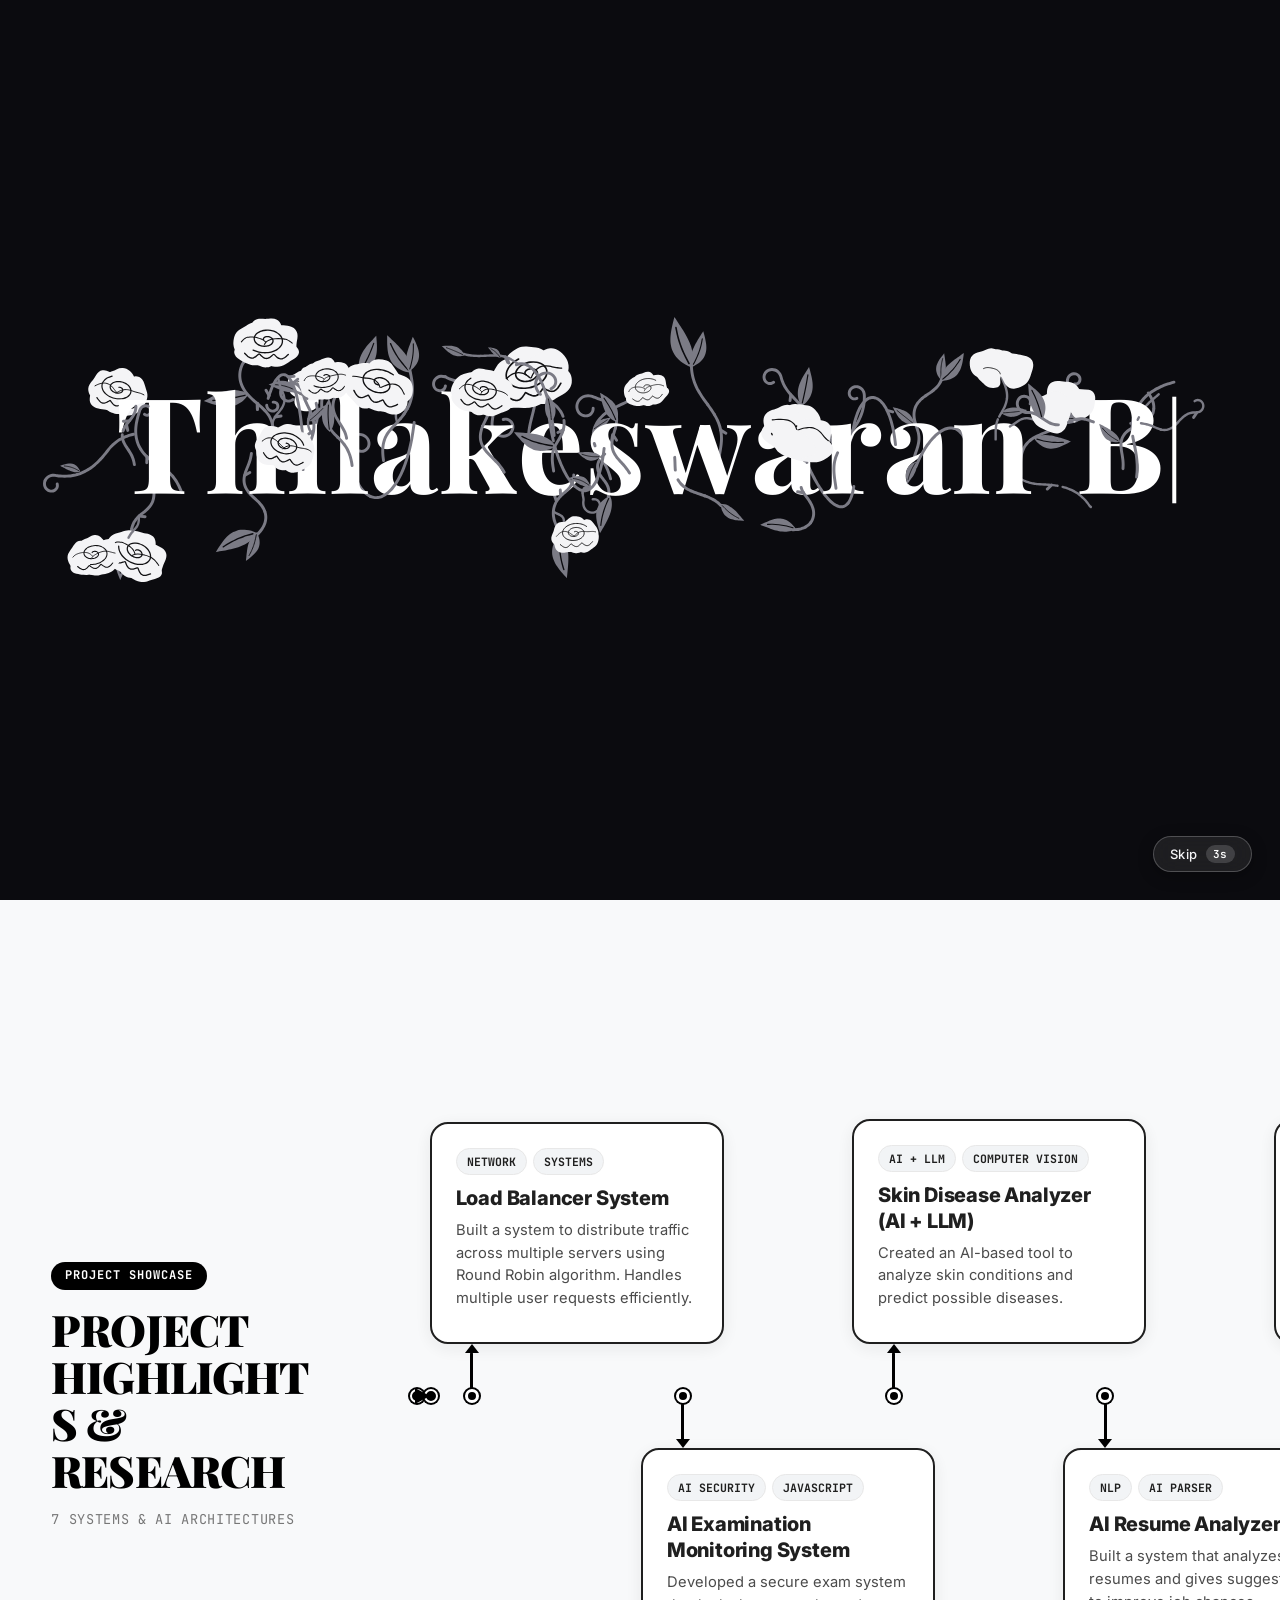
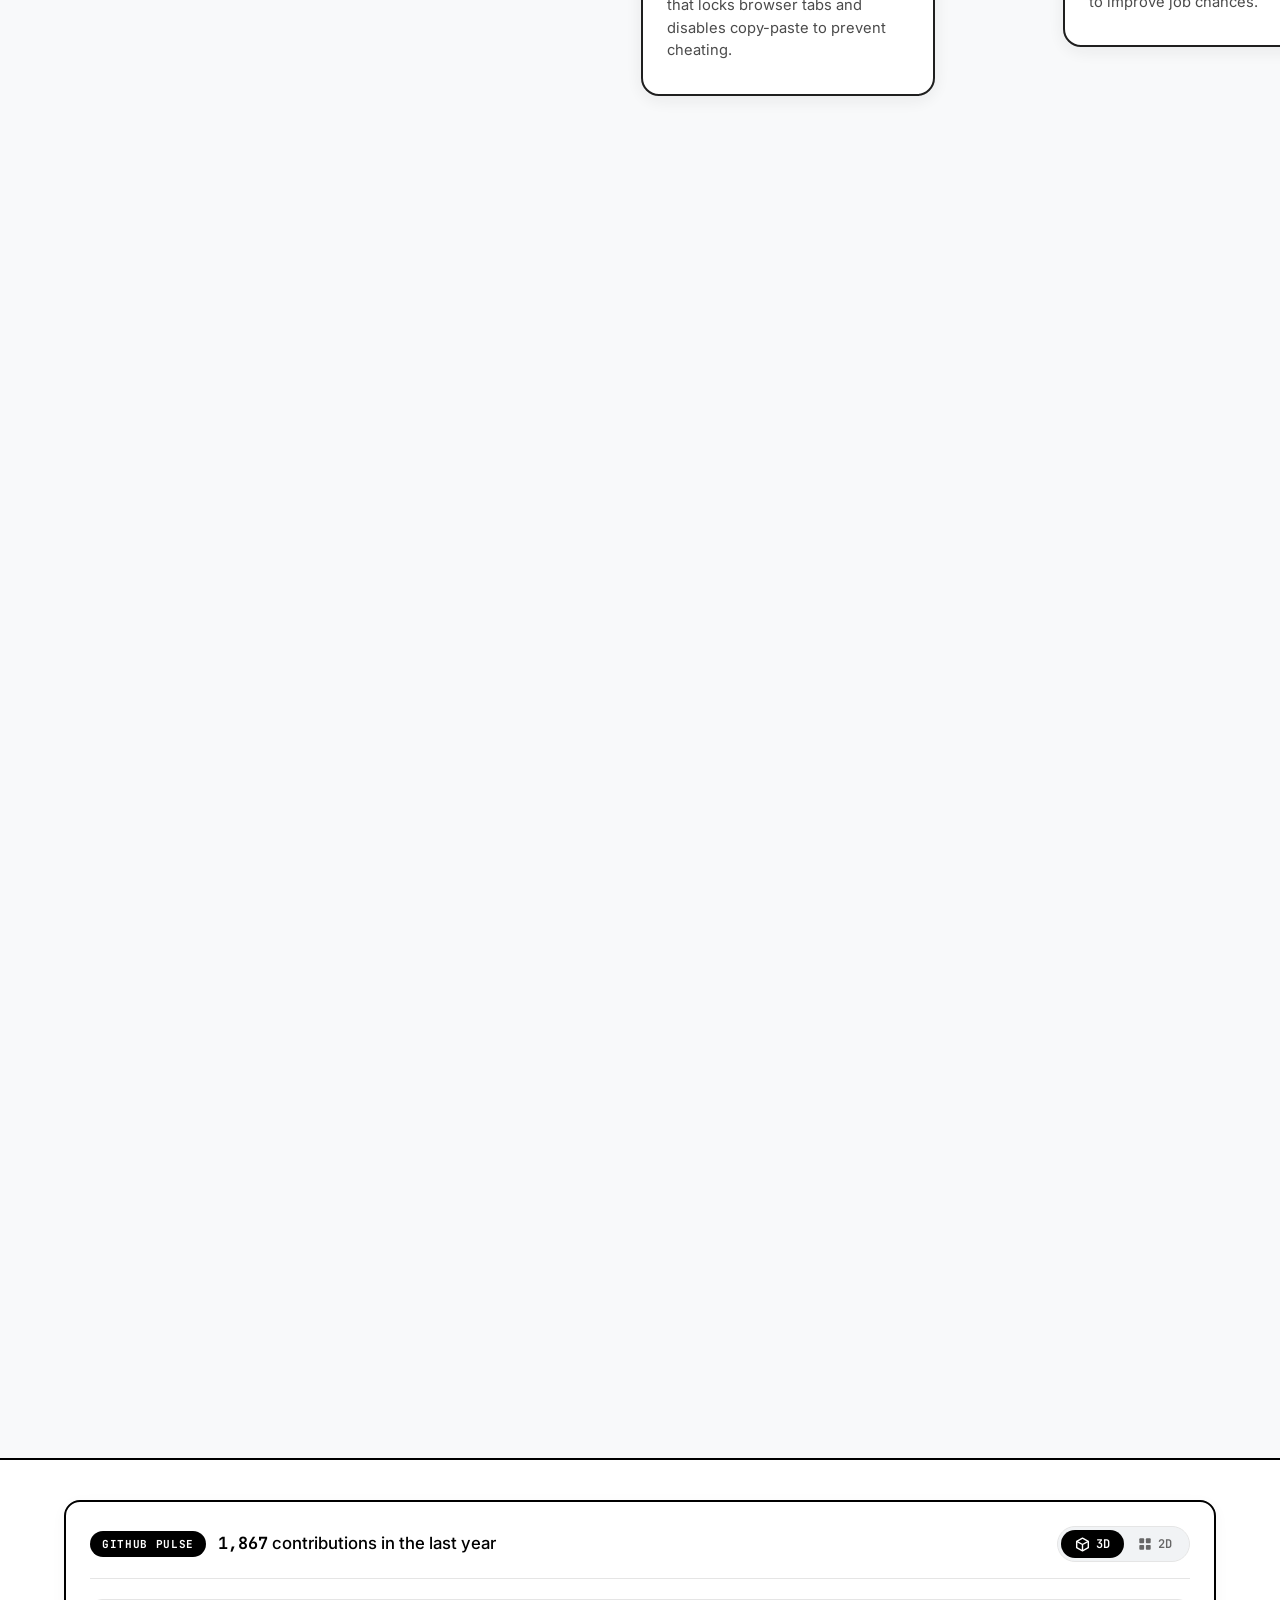
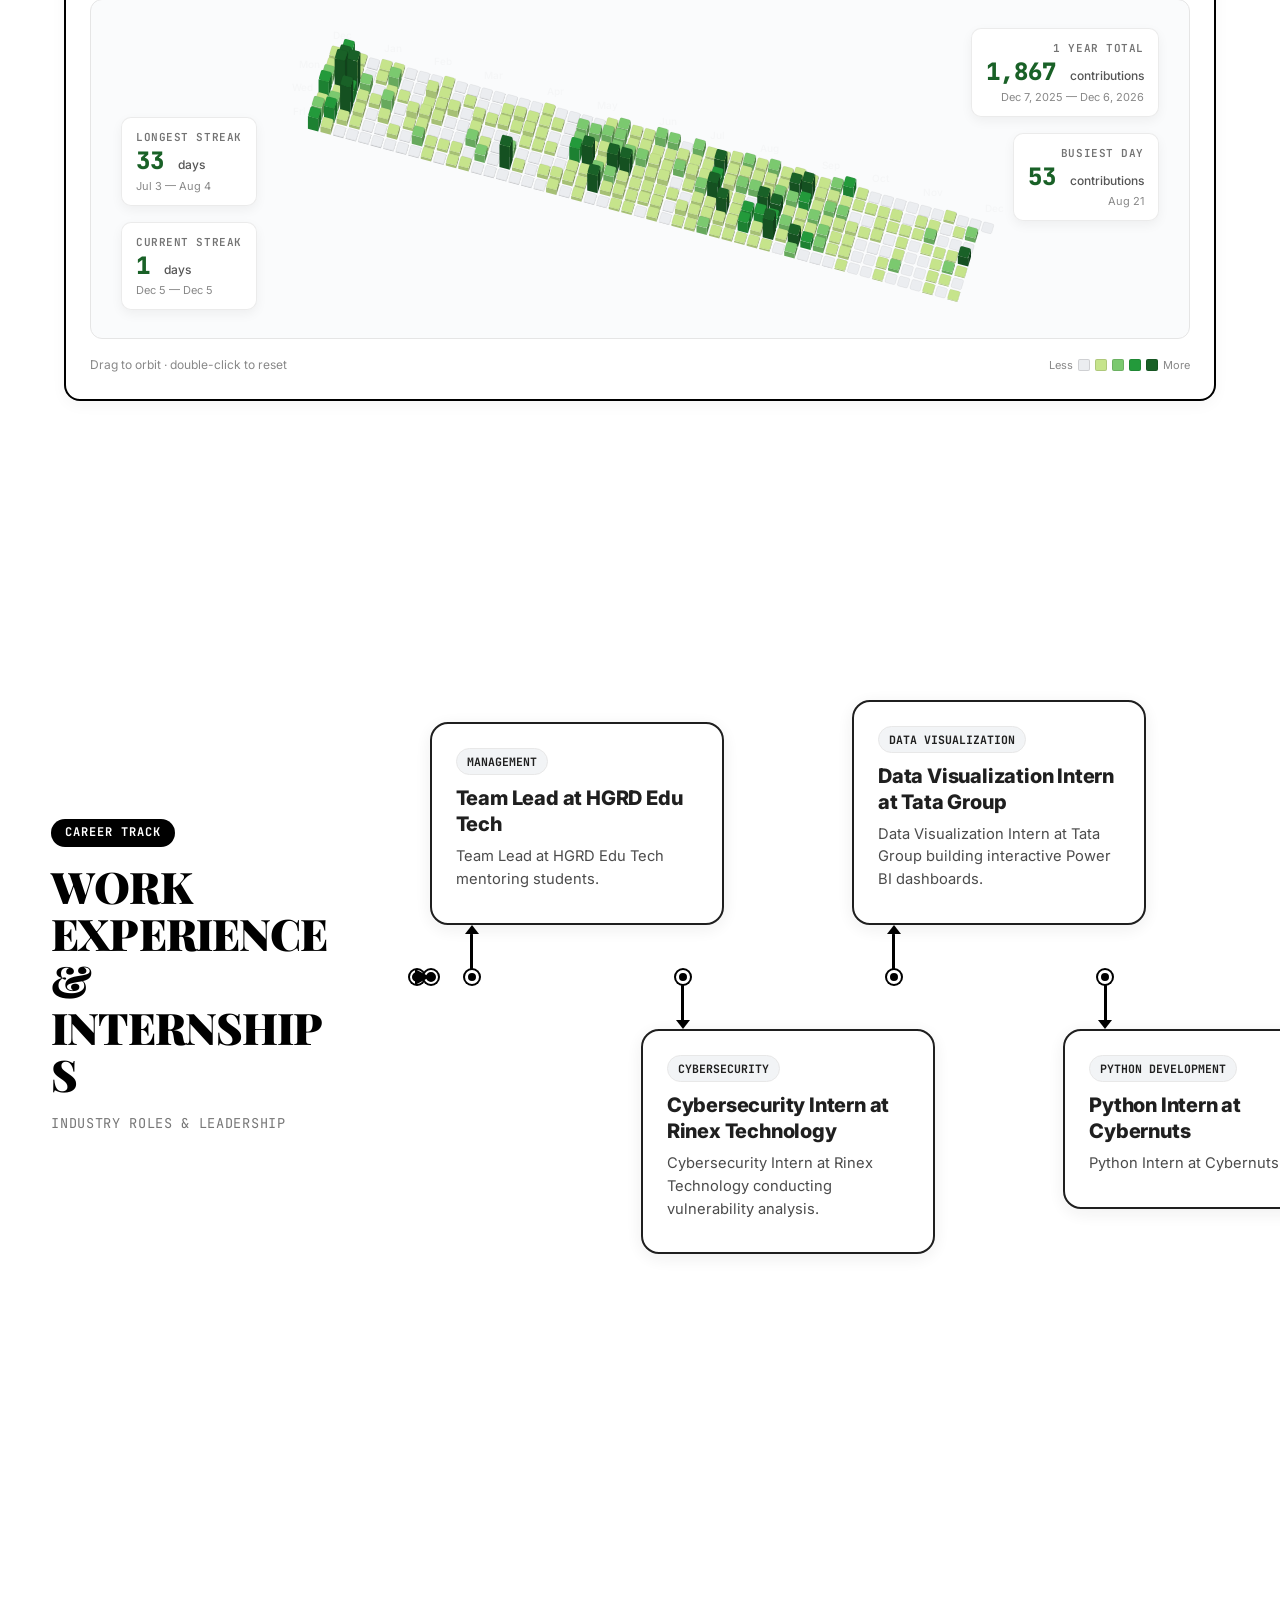
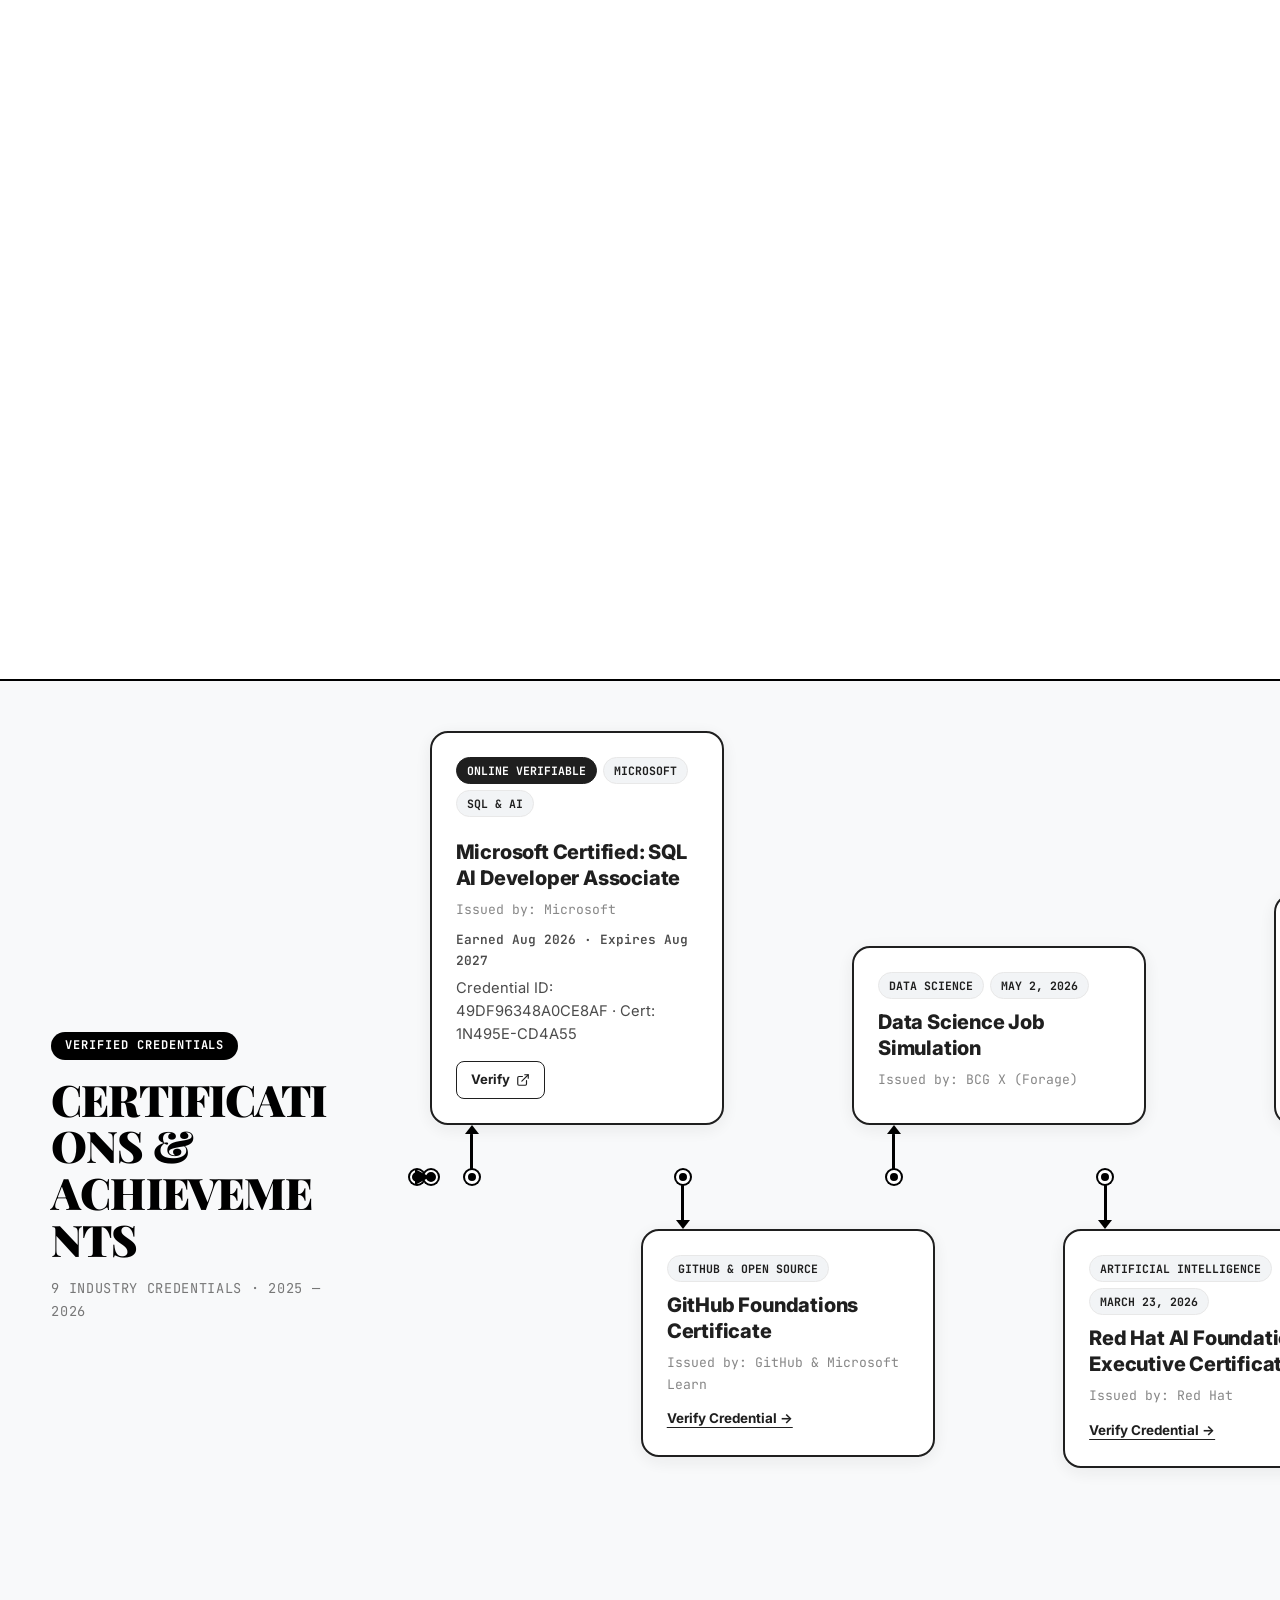
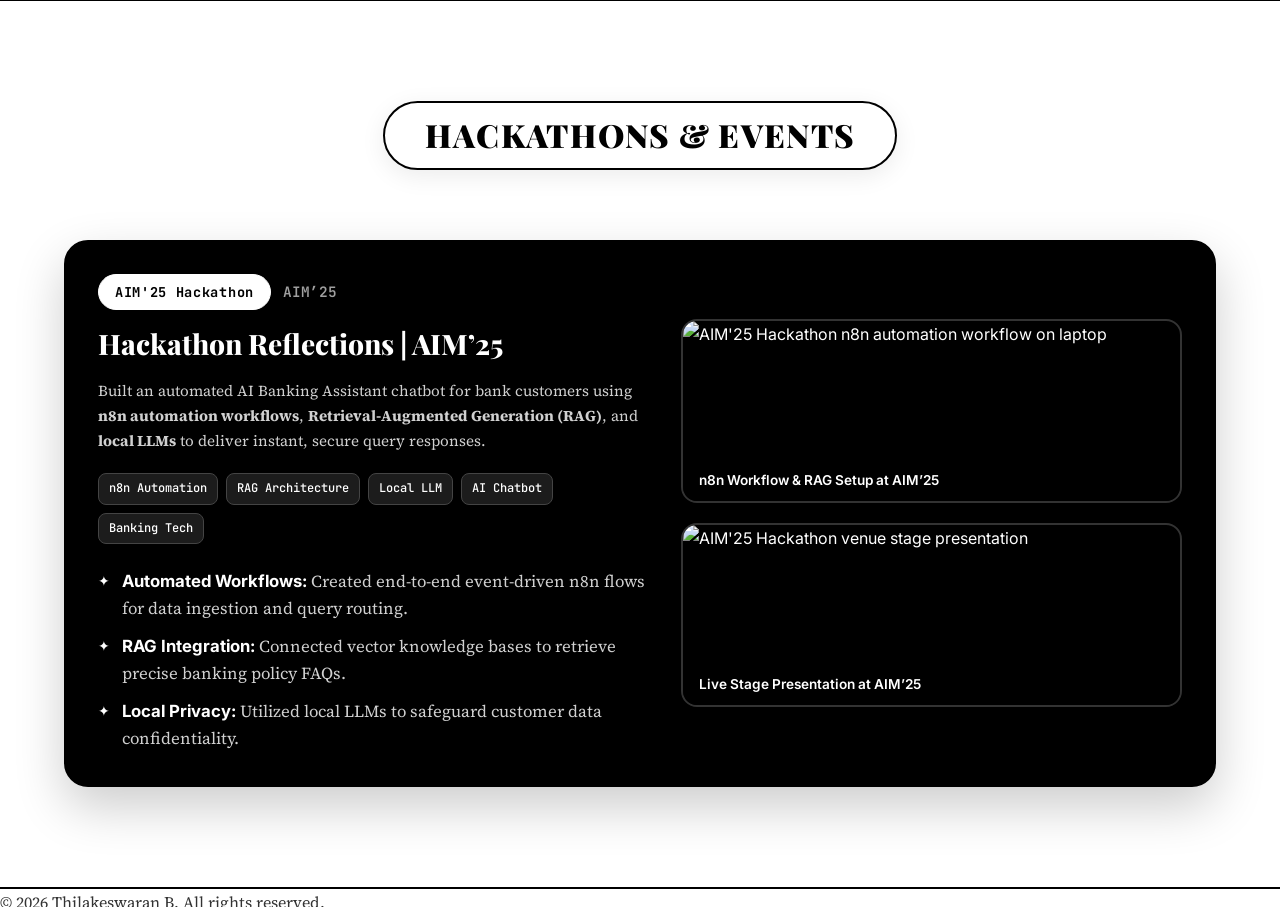
==== commit b8ab96f7: "Add Microsoft SQL AI cert & calibrate timeline scroll speed and arrow journey" ====
--- a/index.html
+++ b/index.html
@@ -64,7 +64,7 @@
             "@type": "CollegeOrUniversity",
             "name": "Gnanamani College of Technology"
         },
-        "knowsAbout": ["Python", "Java", "C++", "HTML", "CSS", "JavaScript", "React", "Flask", "Power BI", "Git", "n8n", "Linux", "Cybersecurity", "AI/ML"]
+        "knowsAbout": ["Python", "Java", "C++", "HTML", "CSS", "JavaScript", "React", "Flask", "Power BI", "Git", "n8n", "Linux", "Cybersecurity", "AI/ML", "SQL", "AI-assisted database development"]
     }
     </script>
     <script type="application/ld+json">
@@ -128,9 +128,6 @@
     }
     </script>
 
-    <!-- CDNs for GSAP animations -->
-    <script src="https://cdnjs.cloudflare.com/ajax/libs/gsap/3.12.2/gsap.min.js"></script>
-    <script src="https://cdnjs.cloudflare.com/ajax/libs/gsap/3.12.2/ScrollTrigger.min.js"></script>
 </head>
 
 <body class="welcome-active">
@@ -300,9 +297,9 @@
         </section>
 
         <!-- 1. Pinned Horizontal Timeline: PROJECT HIGHLIGHTS & RESEARCH -->
-        <section class="hz-timeline-section alt-bg" id="projects" data-timeline="proj" style="height: 220vw; min-height: 280vh;">
+        <section class="hz-timeline-section alt-bg" id="projects" data-timeline="proj" style="height: 240vh;">
             <div class="hz-timeline-sticky">
-                <div class="hz-timeline-track" id="track-proj" style="width: 250vw;">
+                <div class="hz-timeline-track" id="track-proj">
                     <!-- Lead Title Card -->
                     <div class="hz-timeline-lead">
                         <span class="hz-timeline-badge">Project Showcase</span>
@@ -453,9 +450,9 @@
         </div>
 
         <!-- 2. Pinned Horizontal Timeline: WORK EXPERIENCE & INTERNSHIPS -->
-        <section class="hz-timeline-section" id="experience" data-timeline="exp" style="height: 180vw; min-height: 220vh;">
+        <section class="hz-timeline-section" id="experience" data-timeline="exp" style="height: 200vh;">
             <div class="hz-timeline-sticky">
-                <div class="hz-timeline-track" id="track-exp" style="width: 170vw;">
+                <div class="hz-timeline-track" id="track-exp">
                     <!-- Lead Title Card -->
                     <div class="hz-timeline-lead">
                         <span class="hz-timeline-badge">Career Track</span>
@@ -546,14 +543,14 @@
         </section>
 
         <!-- 3. Pinned Horizontal Timeline: CERTIFICATIONS & ACHIEVEMENTS -->
-        <section class="hz-timeline-section alt-bg" id="certifications" data-timeline="cert" style="height: 250vw; min-height: 300vh;">
+        <section class="hz-timeline-section alt-bg" id="certifications" data-timeline="cert" style="height: 280vh;">
             <div class="hz-timeline-sticky">
-                <div class="hz-timeline-track" id="track-cert" style="width: 290vw;">
+                <div class="hz-timeline-track" id="track-cert">
                     <!-- Lead Title Card -->
                     <div class="hz-timeline-lead">
                         <span class="hz-timeline-badge">Verified Credentials</span>
                         <h2>CERTIFICATIONS & ACHIEVEMENTS</h2>
-                        <p>2025 — 2026 Industry Certifications</p>
+                        <p>9 Industry Credentials &middot; 2025 &mdash; 2026</p>
                     </div>
 
                     <!-- Rail & Milestones -->
@@ -564,9 +561,9 @@
                             <div class="hz-end-dot"></div>
                         </div>
 
-                        <!-- Top Row (Even: 0, 2, 4, 6) -->
+                        <!-- Top Row (Even: 0, 2, 4, 6, 8) -->
                         <div class="hz-row hz-row-top">
-                            <!-- Item 0: GitHub Foundations -->
+                            <!-- Item 0: Microsoft Certified: SQL AI Developer Associate (Earned Aug 2026) -->
                             <div class="hz-item-card" id="item-cert-0">
                                 <div class="hz-stem-wrap">
                                     <div class="hz-arrow hz-arrow-up"></div>
@@ -574,16 +571,33 @@
                                     <div class="hz-dot jd-cert-0"></div>
                                 </div>
                                 <div class="hz-item-content">
-                                    <div class="hz-item-tags">
-                                        <span class="hz-tag">GitHub & Open Source</span>
-                                    </div>
-                                    <h3 class="hz-item-title title-cert-0">GitHub Foundations Certificate</h3>
-                                    <p class="hz-item-sub">Issued by: GitHub & Microsoft Learn</p>
-                                    <a href="https://learn.microsoft.com/en-in/users/bthilakeswaran-4249/credentials/c3a835ea624e6c61" target="_blank" rel="noopener noreferrer" class="hz-item-link">Verify Credential &rarr;</a>
-                                </div>
-                            </div>
-
-                            <!-- Item 2: Red Hat AI Foundations -->
+                                    <div class="hz-cert-badge-row">
+                                        <img src="certs/microsoft-sql-ai-developer-associate.png" 
+                                             alt="Microsoft Certified: SQL AI Developer Associate Badge" 
+                                             class="hz-cert-badge-img"
+                                             onerror="this.style.display='none'">
+                                        <div class="hz-item-tags">
+                                            <span class="hz-tag hz-tag-verified">Online Verifiable</span>
+                                            <span class="hz-tag">Microsoft</span>
+                                            <span class="hz-tag">SQL &amp; AI</span>
+                                        </div>
+                                    </div>
+                                    <h3 class="hz-item-title title-cert-0">Microsoft Certified: SQL AI Developer Associate</h3>
+                                    <p class="hz-item-sub">Issued by: Microsoft</p>
+                                    <p class="hz-item-meta">Earned Aug 2026 &middot; Expires Aug 2027</p>
+                                    <p class="hz-item-desc description-cert-0">Credential ID: 49DF96348A0CE8AF &middot; Cert: 1N495E-CD4A55</p>
+                                    <a href="https://lnkd.in/p/gwvsncxq" target="_blank" rel="noopener noreferrer" class="hz-item-link btn-verify-link">
+                                        Verify
+                                        <svg width="14" height="14" viewBox="0 0 24 24" fill="none" stroke="currentColor" stroke-width="2" stroke-linecap="round" stroke-linejoin="round" class="external-icon">
+                                            <path d="M18 13v6a2 2 0 0 1-2 2H5a2 2 0 0 1-2-2V8a2 2 0 0 1 2-2h6"></path>
+                                            <polyline points="15 3 21 3 21 9"></polyline>
+                                            <line x1="10" y1="14" x2="21" y2="3"></line>
+                                        </svg>
+                                    </a>
+                                </div>
+                            </div>
+
+                            <!-- Item 2: BCG X Data Science (Earned May 2, 2026) -->
                             <div class="hz-item-card" id="item-cert-2">
                                 <div class="hz-stem-wrap">
                                     <div class="hz-arrow hz-arrow-up"></div>
@@ -592,16 +606,15 @@
                                 </div>
                                 <div class="hz-item-content">
                                     <div class="hz-item-tags">
-                                        <span class="hz-tag">Artificial Intelligence</span>
-                                        <span class="hz-tag">March 23, 2026</span>
-                                    </div>
-                                    <h3 class="hz-item-title title-cert-2">Red Hat AI Foundations Executive Certificate</h3>
-                                    <p class="hz-item-sub">Issued by: Red Hat</p>
-                                    <a href="https://www.credly.com/badges/65d6e803-6ecd-460b-9596-e94572bb9408" target="_blank" rel="noopener noreferrer" class="hz-item-link">Verify Credential &rarr;</a>
-                                </div>
-                            </div>
-
-                            <!-- Item 4: Python Essentials 1 -->
+                                        <span class="hz-tag">Data Science</span>
+                                        <span class="hz-tag">May 2, 2026</span>
+                                    </div>
+                                    <h3 class="hz-item-title title-cert-2">Data Science Job Simulation</h3>
+                                    <p class="hz-item-sub">Issued by: BCG X (Forage)</p>
+                                </div>
+                            </div>
+
+                            <!-- Item 4: Intro to Linux (Earned August 16, 2025) -->
                             <div class="hz-item-card" id="item-cert-4">
                                 <div class="hz-stem-wrap">
                                     <div class="hz-arrow hz-arrow-up"></div>
@@ -610,15 +623,16 @@
                                 </div>
                                 <div class="hz-item-content">
                                     <div class="hz-item-tags">
-                                        <span class="hz-tag">Python Essentials</span>
-                                        <span class="hz-tag">August 2, 2025</span>
-                                    </div>
-                                    <h3 class="hz-item-title title-cert-4">Python Essentials 1</h3>
-                                    <p class="hz-item-sub">Issued by: Cisco Networking Academy & OpenEDG</p>
-                                </div>
-                            </div>
-
-                            <!-- Item 6: Line Follower Robot -->
+                                        <span class="hz-tag">Linux</span>
+                                        <span class="hz-tag">August 16, 2025</span>
+                                    </div>
+                                    <h3 class="hz-item-title title-cert-4">Introduction to Linux LFS101</h3>
+                                    <p class="hz-item-sub">Issued by: The Linux Foundation</p>
+                                    <p class="hz-item-desc description-cert-4">Credential ID: LF8svy3cjqye</p>
+                                </div>
+                            </div>
+
+                            <!-- Item 6: MongoDB Basics (Earned June 18, 2025) -->
                             <div class="hz-item-card" id="item-cert-6">
                                 <div class="hz-stem-wrap">
                                     <div class="hz-arrow hz-arrow-up"></div>
@@ -627,18 +641,36 @@
                                 </div>
                                 <div class="hz-item-content">
                                     <div class="hz-item-tags">
-                                        <span class="hz-tag">Robotics</span>
-                                        <span class="hz-tag">February 20-22, 2025</span>
-                                    </div>
-                                    <h3 class="hz-item-title title-cert-6">Design and Development of Line Follower Robot</h3>
-                                    <p class="hz-item-sub">Issued by: VIPA Robotics, Erode</p>
+                                        <span class="hz-tag">Database</span>
+                                        <span class="hz-tag">June 18, 2025</span>
+                                    </div>
+                                    <h3 class="hz-item-title title-cert-6">MongoDB Basics for Students</h3>
+                                    <p class="hz-item-sub">Issued by: MongoDB</p>
+                                    <a href="https://www.credly.com/go/OjIf0S1y/" target="_blank" rel="noopener noreferrer" class="hz-item-link">Verify Credential &rarr;</a>
+                                </div>
+                            </div>
+
+                            <!-- Item 8: Open Source Hackathon -->
+                            <div class="hz-item-card" id="item-cert-8">
+                                <div class="hz-stem-wrap">
+                                    <div class="hz-arrow hz-arrow-up"></div>
+                                    <div class="hz-stem jl-cert-8"></div>
+                                    <div class="hz-dot jd-cert-8"></div>
+                                </div>
+                                <div class="hz-item-content">
+                                    <div class="hz-item-tags">
+                                        <span class="hz-tag">Hackathon</span>
+                                    </div>
+                                    <h3 class="hz-item-title title-cert-8">Open Source Hackathon Certificate</h3>
+                                    <p class="hz-item-sub">Issued by: Elite Coders</p>
+                                    <a href="https://oshack.xyz/" target="_blank" rel="noopener noreferrer" class="hz-item-link">Verify Credential &rarr;</a>
                                 </div>
                             </div>
                         </div>
 
                         <!-- Bottom Row (Odd: 1, 3, 5, 7) -->
                         <div class="hz-row hz-row-bottom">
-                            <!-- Item 1: BCG X Data Science -->
+                            <!-- Item 1: GitHub Foundations -->
                             <div class="hz-item-card" id="item-cert-1">
                                 <div class="hz-stem-wrap">
                                     <div class="hz-dot jd-cert-1"></div>
@@ -647,15 +679,15 @@
                                 </div>
                                 <div class="hz-item-content">
                                     <div class="hz-item-tags">
-                                        <span class="hz-tag">Data Science</span>
-                                        <span class="hz-tag">May 2, 2026</span>
-                                    </div>
-                                    <h3 class="hz-item-title title-cert-1">Data Science Job Simulation</h3>
-                                    <p class="hz-item-sub">Issued by: BCG X (Forage)</p>
-                                </div>
-                            </div>
-
-                            <!-- Item 3: Intro to Linux -->
+                                        <span class="hz-tag">GitHub &amp; Open Source</span>
+                                    </div>
+                                    <h3 class="hz-item-title title-cert-1">GitHub Foundations Certificate</h3>
+                                    <p class="hz-item-sub">Issued by: GitHub &amp; Microsoft Learn</p>
+                                    <a href="https://learn.microsoft.com/en-in/users/bthilakeswaran-4249/credentials/c3a835ea624e6c61" target="_blank" rel="noopener noreferrer" class="hz-item-link">Verify Credential &rarr;</a>
+                                </div>
+                            </div>
+
+                            <!-- Item 3: Red Hat AI Foundations (Earned March 23, 2026) -->
                             <div class="hz-item-card" id="item-cert-3">
                                 <div class="hz-stem-wrap">
                                     <div class="hz-dot jd-cert-3"></div>
@@ -664,16 +696,16 @@
                                 </div>
                                 <div class="hz-item-content">
                                     <div class="hz-item-tags">
-                                        <span class="hz-tag">Linux</span>
-                                        <span class="hz-tag">August 16, 2025</span>
-                                    </div>
-                                    <h3 class="hz-item-title title-cert-3">Introduction to Linux LFS101</h3>
-                                    <p class="hz-item-sub">Issued by: The Linux Foundation</p>
-                                    <p class="hz-item-desc description-cert-3">Credential ID: LF8svy3cjqye</p>
-                                </div>
-                            </div>
-
-                            <!-- Item 5: MongoDB Basics -->
+                                        <span class="hz-tag">Artificial Intelligence</span>
+                                        <span class="hz-tag">March 23, 2026</span>
+                                    </div>
+                                    <h3 class="hz-item-title title-cert-3">Red Hat AI Foundations Executive Certificate</h3>
+                                    <p class="hz-item-sub">Issued by: Red Hat</p>
+                                    <a href="https://www.credly.com/badges/65d6e803-6ecd-460b-9596-e94572bb9408" target="_blank" rel="noopener noreferrer" class="hz-item-link">Verify Credential &rarr;</a>
+                                </div>
+                            </div>
+
+                            <!-- Item 5: Python Essentials 1 (Earned August 2, 2025) -->
                             <div class="hz-item-card" id="item-cert-5">
                                 <div class="hz-stem-wrap">
                                     <div class="hz-dot jd-cert-5"></div>
@@ -682,16 +714,15 @@
                                 </div>
                                 <div class="hz-item-content">
                                     <div class="hz-item-tags">
-                                        <span class="hz-tag">Database</span>
-                                        <span class="hz-tag">June 18, 2025</span>
-                                    </div>
-                                    <h3 class="hz-item-title title-cert-5">MongoDB Basics for Students</h3>
-                                    <p class="hz-item-sub">Issued by: MongoDB</p>
-                                    <a href="https://www.credly.com/go/OjIf0S1y/" target="_blank" rel="noopener noreferrer" class="hz-item-link">Verify Credential &rarr;</a>
-                                </div>
-                            </div>
-
-                            <!-- Item 7: Open Source Hackathon -->
+                                        <span class="hz-tag">Python Essentials</span>
+                                        <span class="hz-tag">August 2, 2025</span>
+                                    </div>
+                                    <h3 class="hz-item-title title-cert-5">Python Essentials 1</h3>
+                                    <p class="hz-item-sub">Issued by: Cisco Networking Academy &amp; OpenEDG</p>
+                                </div>
+                            </div>
+
+                            <!-- Item 7: Line Follower Robot (Earned February 20-22, 2025) -->
                             <div class="hz-item-card" id="item-cert-7">
                                 <div class="hz-stem-wrap">
                                     <div class="hz-dot jd-cert-7"></div>
@@ -700,11 +731,11 @@
                                 </div>
                                 <div class="hz-item-content">
                                     <div class="hz-item-tags">
-                                        <span class="hz-tag">Hackathon</span>
-                                    </div>
-                                    <h3 class="hz-item-title title-cert-7">Open Source Hackathon Certificate</h3>
-                                    <p class="hz-item-sub">Issued by: Elite Coders</p>
-                                    <a href="https://oshack.xyz/" target="_blank" rel="noopener noreferrer" class="hz-item-link">Verify Credential &rarr;</a>
+                                        <span class="hz-tag">Robotics</span>
+                                        <span class="hz-tag">February 20-22, 2025</span>
+                                    </div>
+                                    <h3 class="hz-item-title title-cert-7">Design and Development of Line Follower Robot</h3>
+                                    <p class="hz-item-sub">Issued by: VIPA Robotics, Erode</p>
                                 </div>
                             </div>
                         </div>
--- a/style.css
+++ b/style.css
@@ -1879,8 +1879,9 @@
     align-items: center;
     height: 78vh;
     gap: 4vw;
-    padding: 0 4vw;
+    padding: 0 10vw 0 4vw;
     will-change: transform;
+    width: max-content;
 }
 
 .hz-timeline-lead {
@@ -1931,8 +1932,7 @@
 .hz-timeline-rail {
     position: relative;
     height: 100%;
-    width: 100%;
-    flex: 1;
+    flex-shrink: 0;
 }
 
 /* Variables for Timeline Spacing */
@@ -1966,10 +1966,28 @@
 }
 
 .hz-journey-line {
-    height: 3px;
+    position: relative;
+    height: 4px;
     width: 0%;
     background-color: var(--text-black);
     border-radius: 999px;
+    transition: none;
+    flex-shrink: 0;
+}
+
+/* Moving Arrow Head leading the center line all the way to the last corner */
+.hz-journey-line::after {
+    content: '';
+    position: absolute;
+    right: -6px;
+    top: 50%;
+    transform: translateY(-50%);
+    width: 0;
+    height: 0;
+    border-top: 8px solid transparent;
+    border-bottom: 8px solid transparent;
+    border-left: 15px solid var(--text-black);
+    z-index: 25;
 }
 
 /* Top & Bottom Rows */
@@ -2165,6 +2183,77 @@
     opacity: 0.65;
 }
 
+/* Certification Badge Row & Online Verifiable Tag */
+.hz-cert-badge-row {
+    display: flex;
+    align-items: center;
+    gap: 12px;
+    margin-bottom: 12px;
+}
+
+.hz-cert-badge-img {
+    width: 44px;
+    height: 44px;
+    object-fit: contain;
+    border-radius: 8px;
+    flex-shrink: 0;
+    background: #f8f9fa;
+    border: 1px solid var(--border-light);
+    padding: 2px;
+}
+
+.hz-tag-verified {
+    background: #000000;
+    color: #ffffff;
+    border-color: #000000;
+    font-weight: 700;
+}
+
+.hz-item-meta {
+    font-family: var(--font-mono);
+    font-size: 0.8rem;
+    font-weight: 600;
+    color: var(--text-dark-gray);
+    margin-bottom: 6px;
+    display: flex;
+    align-items: center;
+    gap: 6px;
+}
+
+/* Verify Button with Icon */
+.btn-verify-link {
+    display: inline-flex;
+    align-items: center;
+    gap: 6px;
+    padding: 7px 14px;
+    border: 1.5px solid var(--text-black);
+    border-radius: 8px;
+    background: var(--bg-white);
+    color: var(--text-black);
+    font-family: var(--font-sans);
+    font-size: 0.82rem;
+    font-weight: 700;
+    text-decoration: none;
+    transition: all 0.2s ease;
+    margin-top: 8px;
+    width: fit-content;
+}
+
+.btn-verify-link:hover {
+    background: var(--text-black);
+    color: var(--text-white);
+    transform: translateY(-2px);
+    box-shadow: 0 4px 12px rgba(0, 0, 0, 0.15);
+}
+
+.btn-verify-link svg {
+    transition: transform 0.2s ease;
+}
+
+.btn-verify-link:hover svg {
+    transform: translate(2px, -2px);
+}
+
 /* Post-Timeline Skyline Spacing */
 .hz-skyline-footer-box {
     max-width: 1200px;
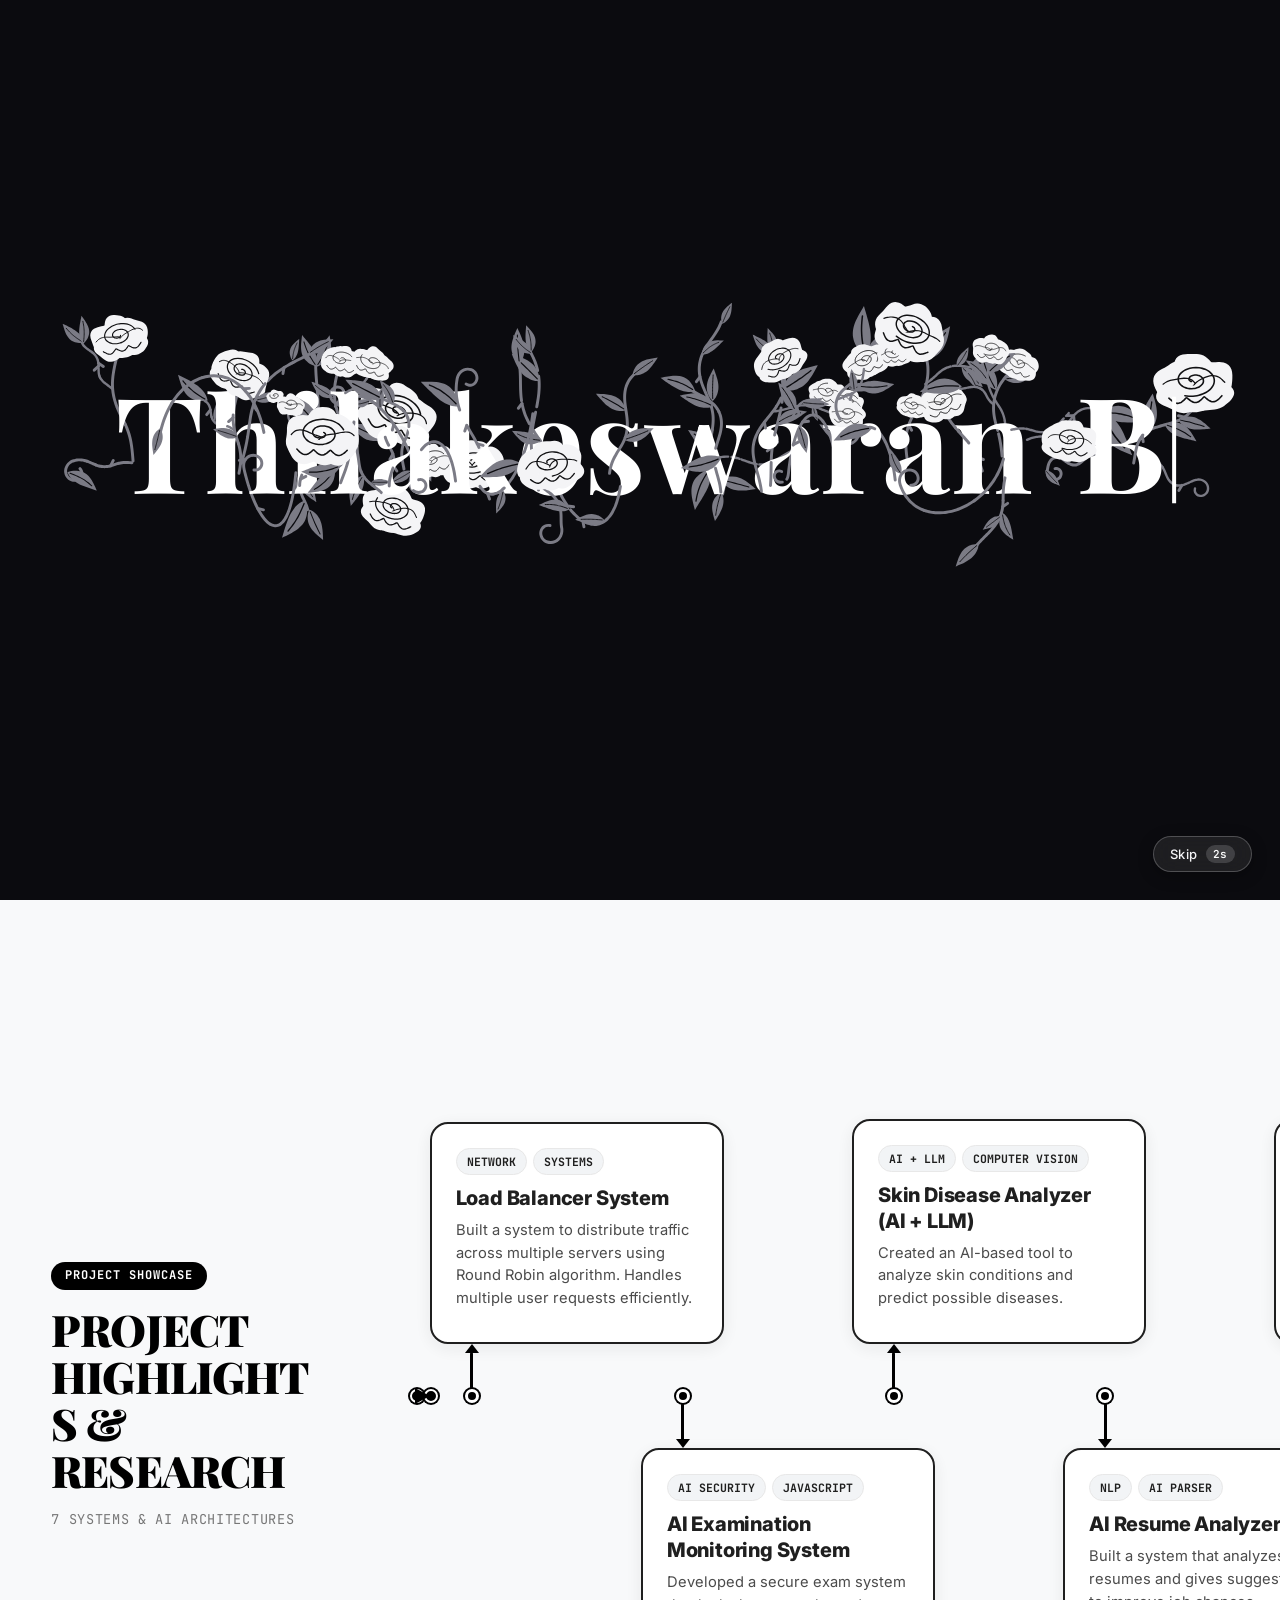
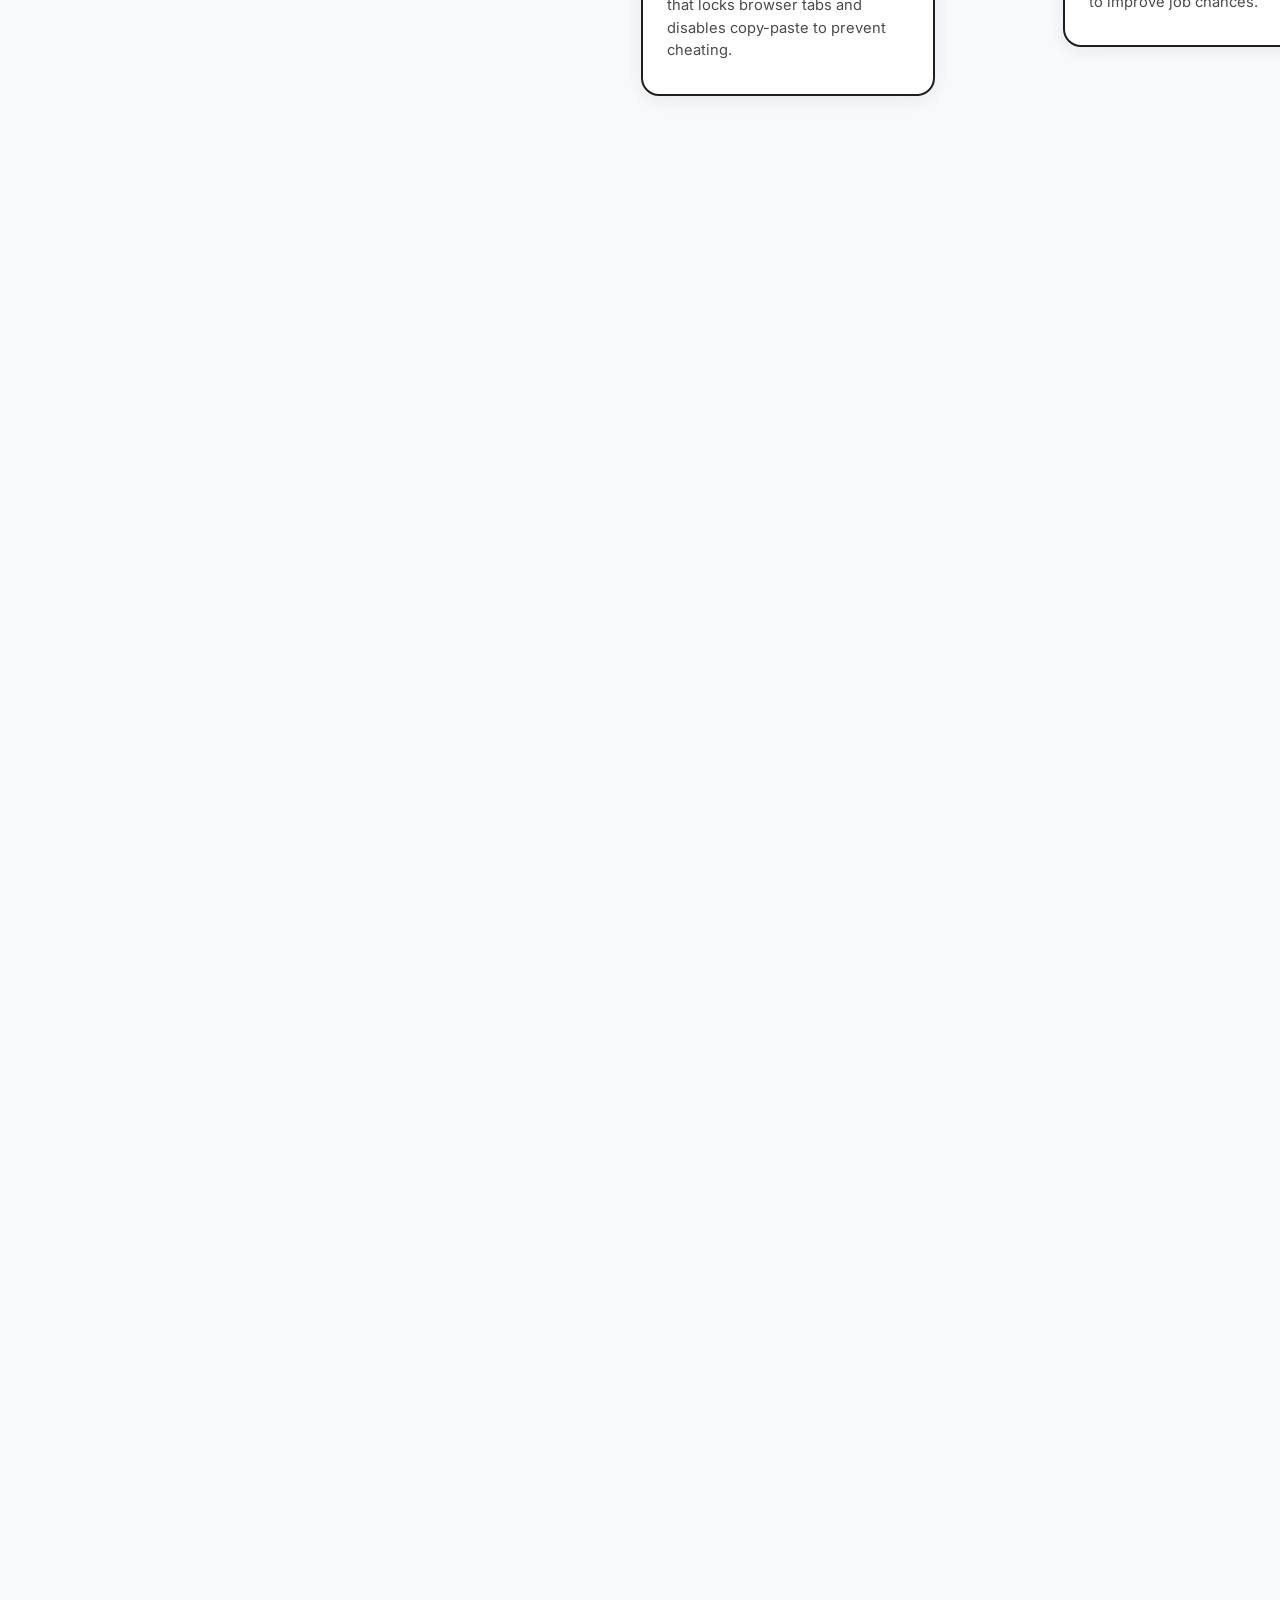
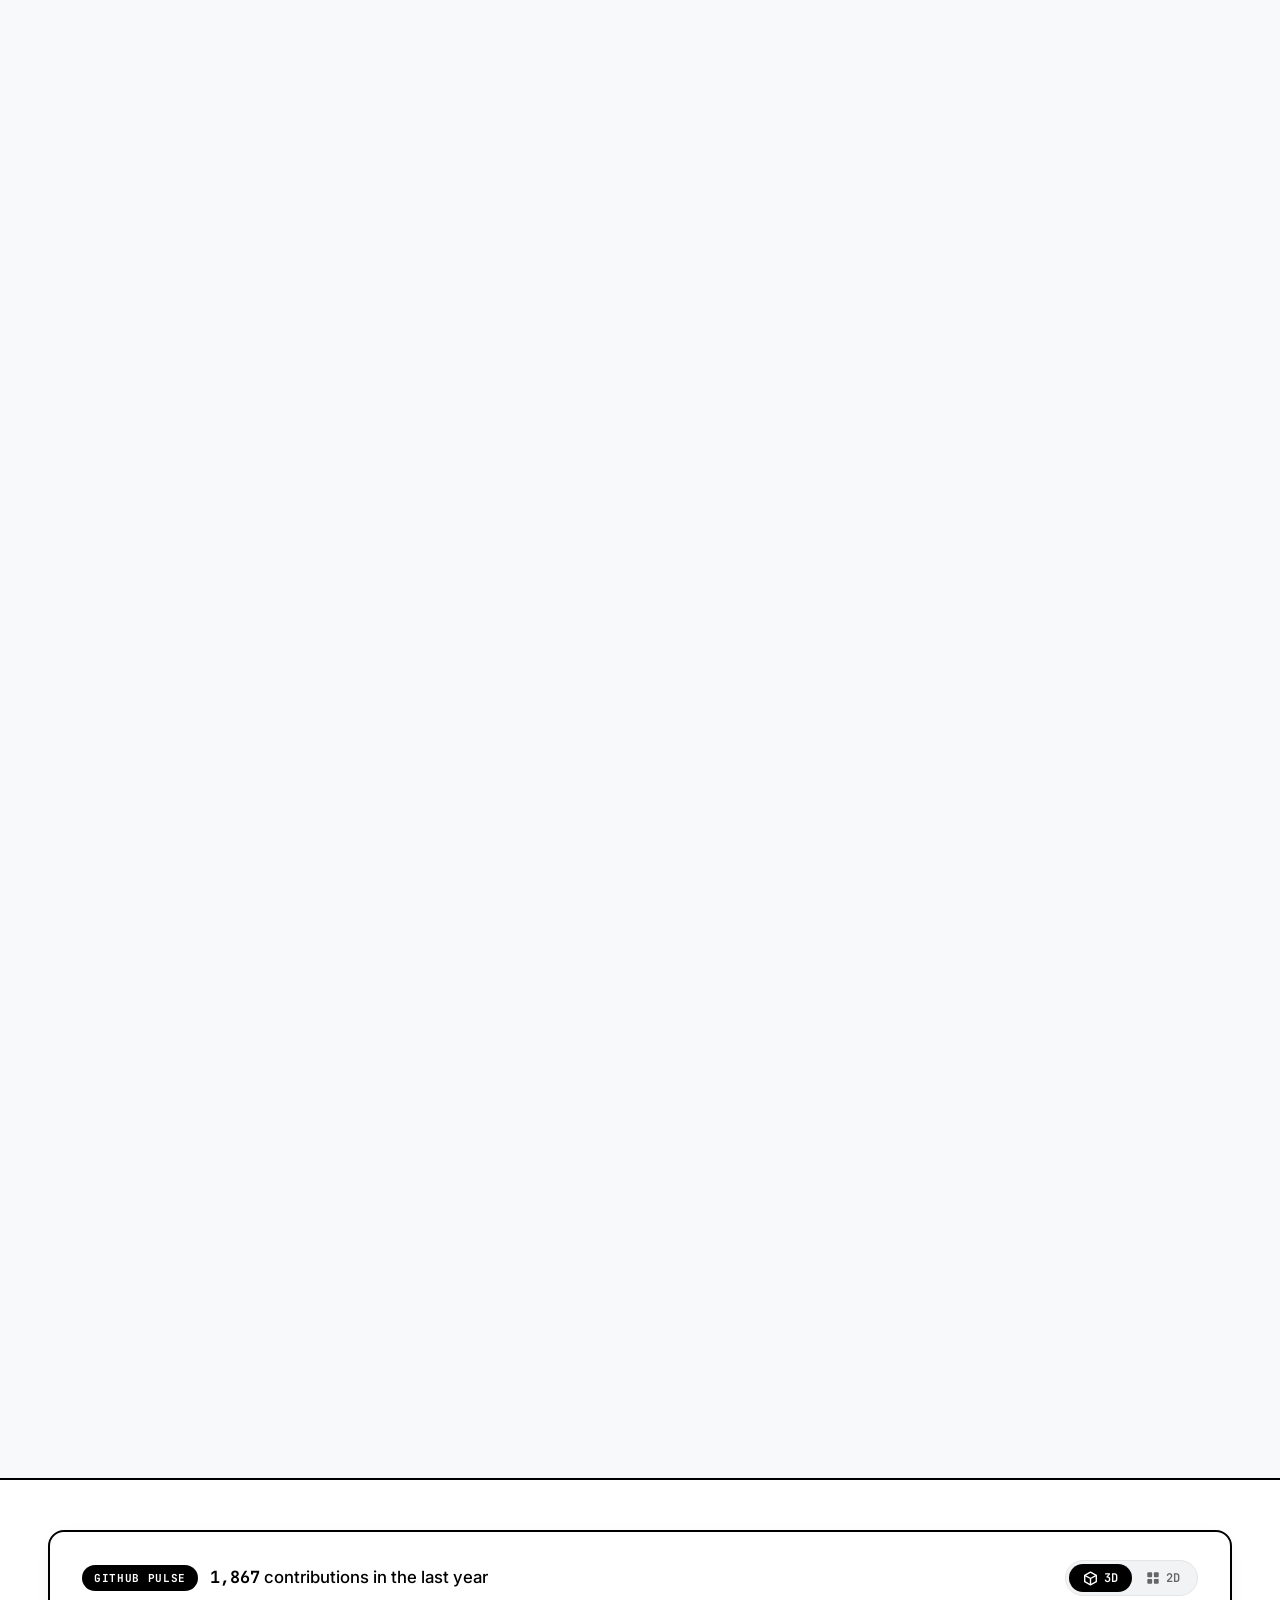
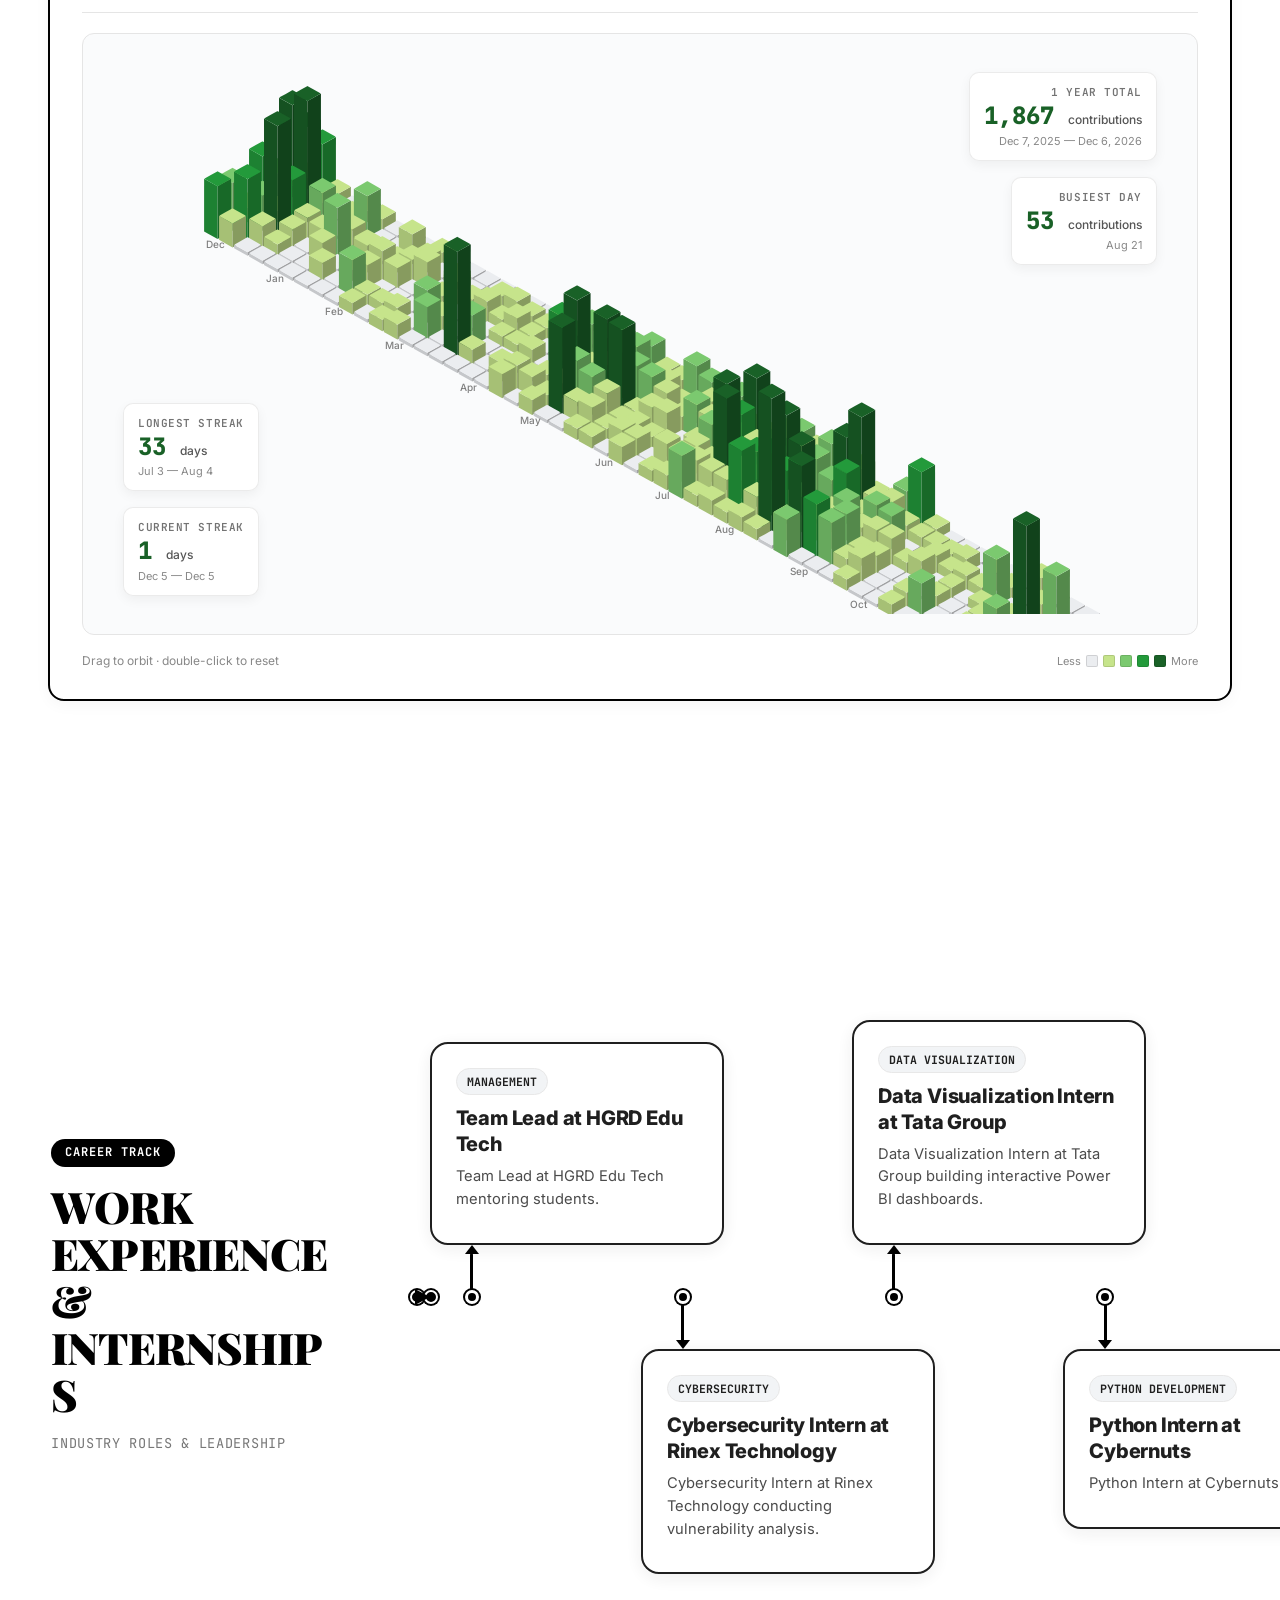
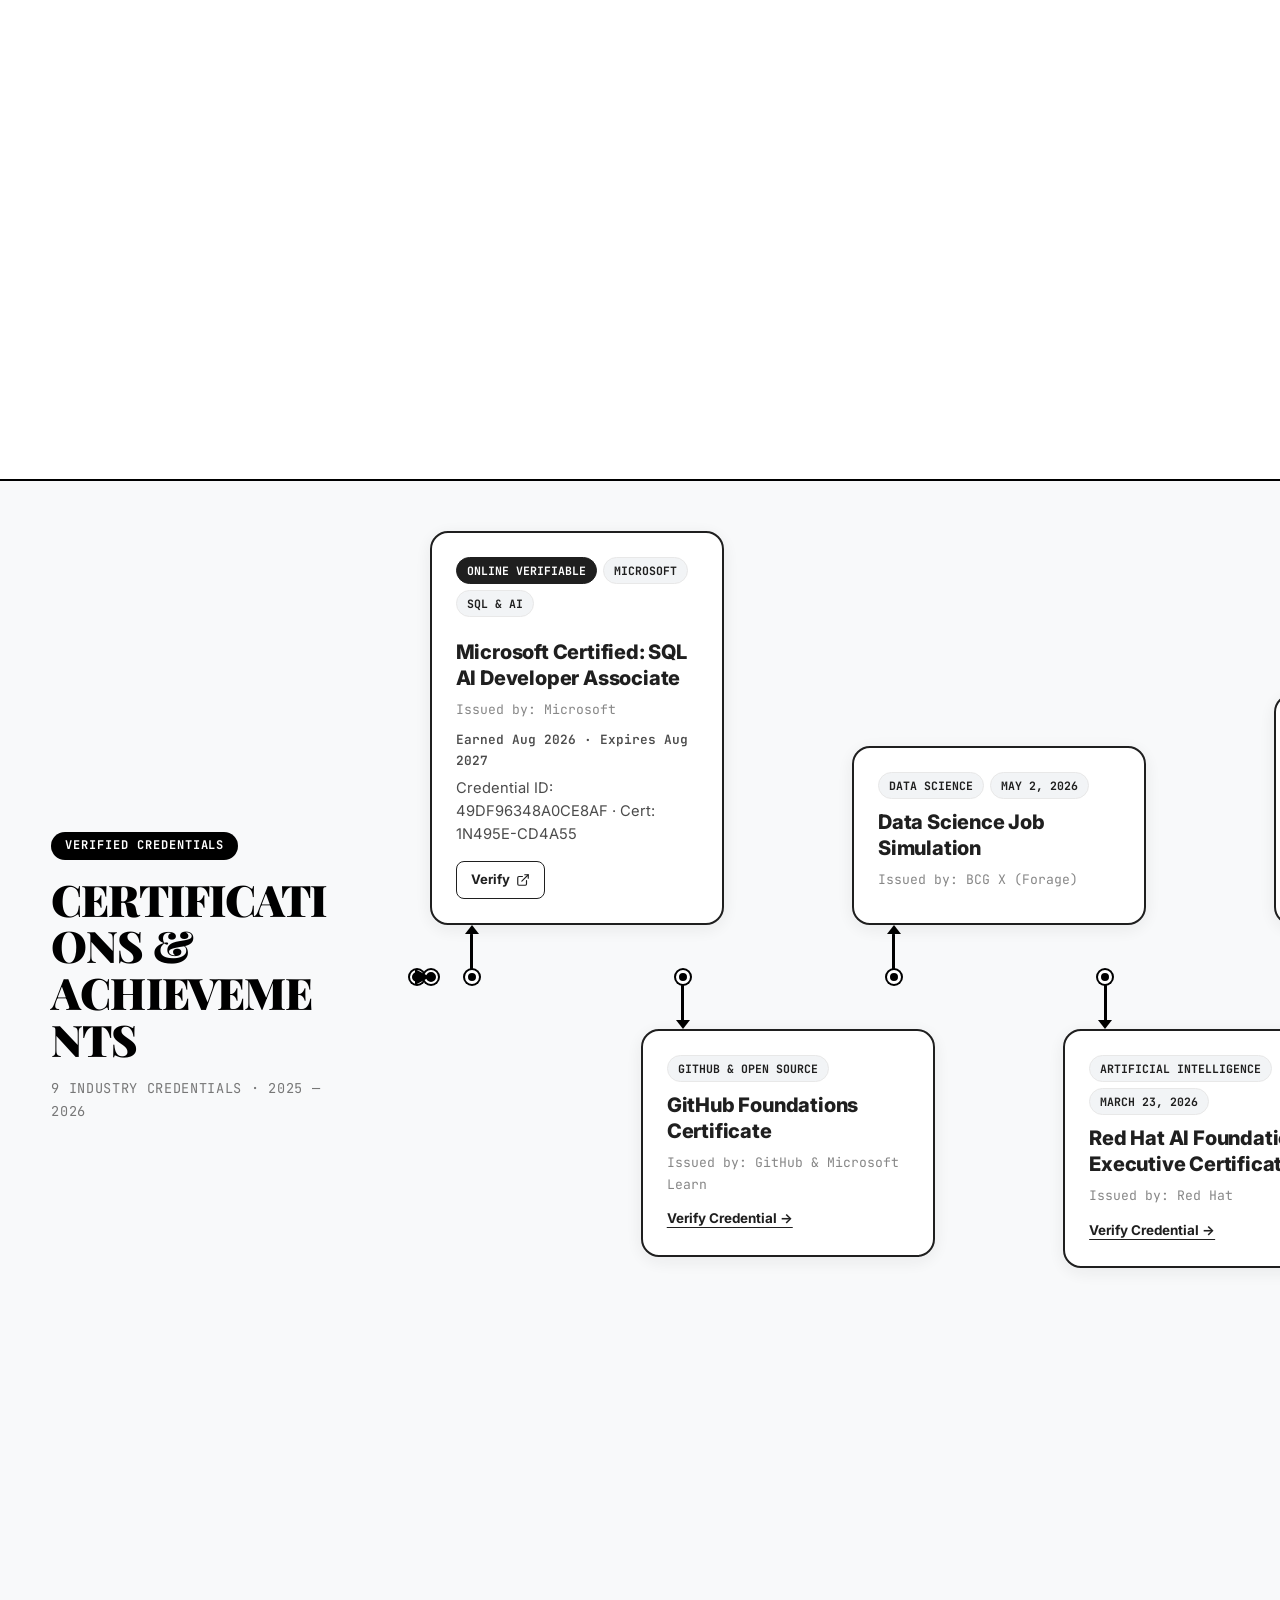
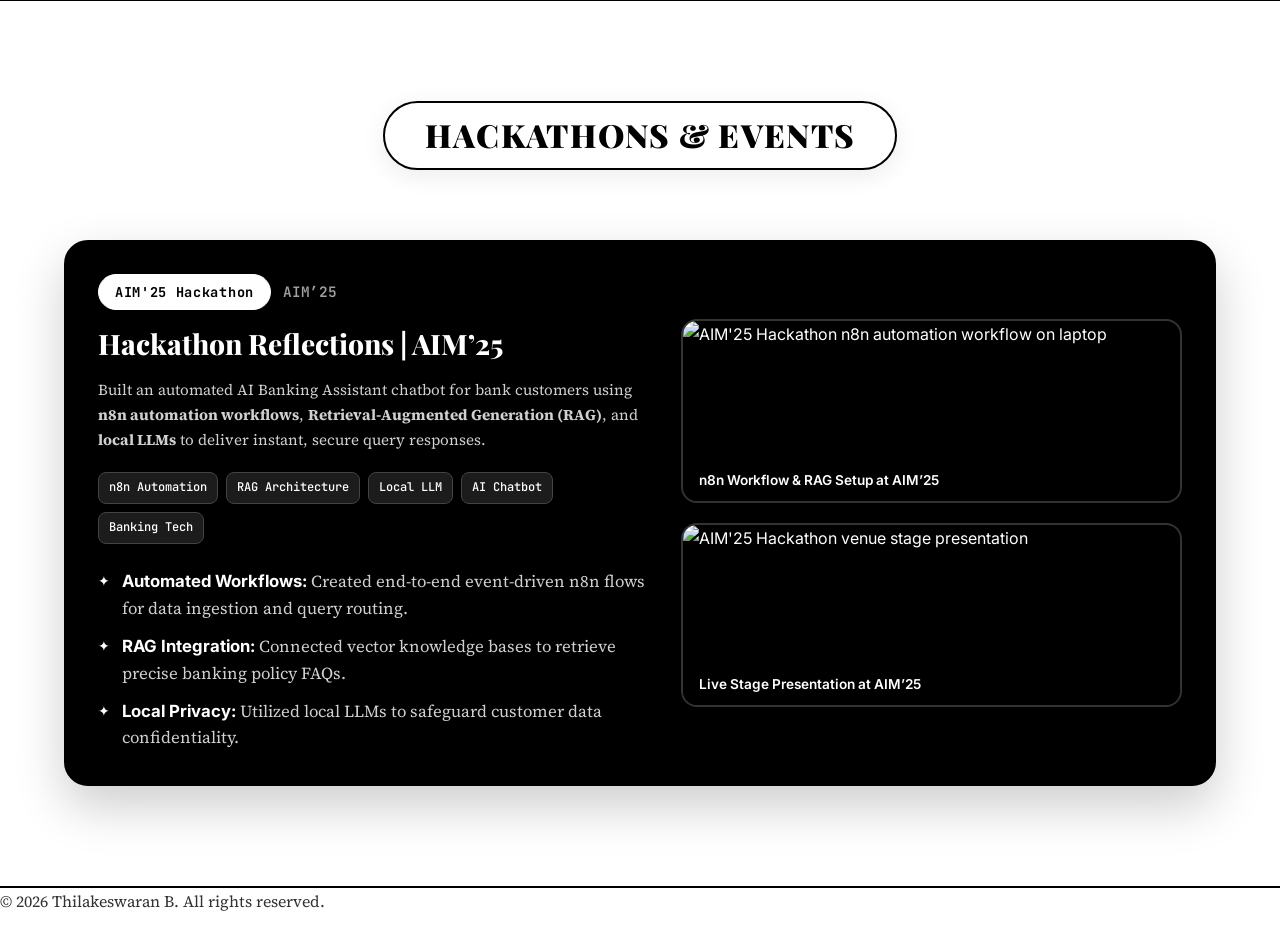
==== commit fee8cfcd: "Smooth slow scrolling with Lenis & full-screen 3D skyline by default" ====
--- a/index.html
+++ b/index.html
@@ -297,7 +297,7 @@
         </section>
 
         <!-- 1. Pinned Horizontal Timeline: PROJECT HIGHLIGHTS & RESEARCH -->
-        <section class="hz-timeline-section alt-bg" id="projects" data-timeline="proj" style="height: 240vh;">
+        <section class="hz-timeline-section alt-bg" id="projects" data-timeline="proj">
             <div class="hz-timeline-sticky">
                 <div class="hz-timeline-track" id="track-proj">
                     <!-- Lead Title Card -->
@@ -450,7 +450,7 @@
         </div>
 
         <!-- 2. Pinned Horizontal Timeline: WORK EXPERIENCE & INTERNSHIPS -->
-        <section class="hz-timeline-section" id="experience" data-timeline="exp" style="height: 200vh;">
+        <section class="hz-timeline-section" id="experience" data-timeline="exp">
             <div class="hz-timeline-sticky">
                 <div class="hz-timeline-track" id="track-exp">
                     <!-- Lead Title Card -->
@@ -543,7 +543,7 @@
         </section>
 
         <!-- 3. Pinned Horizontal Timeline: CERTIFICATIONS & ACHIEVEMENTS -->
-        <section class="hz-timeline-section alt-bg" id="certifications" data-timeline="cert" style="height: 280vh;">
+        <section class="hz-timeline-section alt-bg" id="certifications" data-timeline="cert">
             <div class="hz-timeline-sticky">
                 <div class="hz-timeline-track" id="track-cert">
                     <!-- Lead Title Card -->
@@ -804,6 +804,9 @@
     <script src="https://cdnjs.cloudflare.com/ajax/libs/gsap/3.12.5/gsap.min.js"></script>
     <script src="https://cdnjs.cloudflare.com/ajax/libs/gsap/3.12.5/ScrollTrigger.min.js"></script>
 
+    <!-- Lenis Smooth Scrolling Engine -->
+    <script src="assets/lenis.min.js"></script>
+
     <!-- Welcome Intro Screen Controller -->
     <script src="assets/welcome-screen.js"></script>
     <script src="assets/contribution-skyline.js"></script>
--- a/style.css
+++ b/style.css
@@ -119,6 +119,28 @@
     line-height: 1.65;
 }
 
+/* ── Lenis Smooth Scrolling Engine Core ──────────────────────── */
+html.lenis,
+html.lenis body {
+    height: auto;
+}
+
+.lenis.lenis-smooth {
+    scroll-behavior: auto !important;
+}
+
+.lenis.lenis-smooth [data-lenis-prevent] {
+    overscroll-behavior: contain;
+}
+
+.lenis.lenis-stopped {
+    overflow: hidden;
+}
+
+.lenis.lenis-smooth iframe {
+    pointer-events: none;
+}
+
 /* Typography */
 h1 {
     font-family: var(--font-serif);
@@ -294,8 +316,8 @@
         inset 0 -1px 1.5px rgba(0, 0, 0, 0.07),
         0 4px 12px rgba(0, 0, 0, 0.02),
         0 12px 30px rgba(0, 0, 0, 0.08);
-    transition: transform 0.4s cubic-bezier(0.34, 1.56, 0.64, 1),
-                top 0.3s cubic-bezier(0.16, 1, 0.3, 1),
+    transition: transform 0.4s cubic-bezier(0.22, 1, 0.36, 1),
+                top 0.35s cubic-bezier(0.22, 1, 0.36, 1),
                 background-color 0.3s ease,
                 border-color 0.3s ease,
                 box-shadow 0.3s ease,
@@ -1504,11 +1526,15 @@
 .skyline-card {
     position: relative;
     width: 100%;
+    min-height: calc(88vh - var(--nav-height, 72px));
+    display: flex;
+    flex-direction: column;
+    justify-content: space-between;
     background: var(--bg-white, #ffffff);
     color: var(--text-black, #000000);
     border: 2px solid var(--border-black, #000000);
     border-radius: 16px;
-    padding: 24px;
+    padding: 28px 32px;
     box-shadow: 0 4px 15px rgba(0, 0, 0, 0.04);
     transition: transform 0.3s cubic-bezier(0.25, 0.8, 0.25, 1), box-shadow 0.3s cubic-bezier(0.25, 0.8, 0.25, 1);
     font-family: var(--font-sans, -apple-system, sans-serif);
@@ -1614,21 +1640,25 @@
 .skyline-stage-outer {
     position: relative;
     width: 100%;
+    flex: 1;
+    display: flex;
+    flex-direction: column;
     border: 1px solid var(--border-light, #e5e5e5);
     border-radius: 12px;
     background: #fafbfc;
-    padding: 16px;
+    padding: 20px;
     overflow: hidden;
+    min-height: 580px;
 }
 
 .skyline-stage {
     position: relative;
     width: 100%;
-    min-height: 200px;
+    flex: 1;
+    min-height: 560px;
     overflow: hidden;
     border-radius: 8px;
     touch-action: pan-y;
-    transition: height 0.6s cubic-bezier(0.65, 0, 0.35, 1);
 }
 
 .skyline-canvas {
@@ -1646,20 +1676,21 @@
     flex-direction: column;
     gap: 16px;
     z-index: 10;
-    pointer-events: none;
-    transition: opacity 0.8s cubic-bezier(0.65, 0, 0.35, 1) 1.5s, transform 0.8s cubic-bezier(0.65, 0, 0.35, 1) 1.5s;
+    pointer-events: auto;
+    opacity: 1;
+    transition: opacity 0.3s ease, transform 0.3s ease;
 }
 
 .skyline-corner-tr {
-    top: 12px;
-    right: 14px;
+    top: 18px;
+    right: 20px;
     align-items: flex-end;
     text-align: right;
 }
 
 .skyline-corner-bl {
-    bottom: 12px;
-    left: 14px;
+    bottom: 18px;
+    left: 20px;
     align-items: flex-start;
     text-align: left;
 }
@@ -1863,6 +1894,12 @@
     background-color: var(--bg-light);
 }
 
+@media (min-width: 901px) {
+    #projects { height: 420vh; }
+    #experience { height: 320vh; }
+    #certifications { height: 480vh; }
+}
+
 .hz-timeline-sticky {
     position: sticky;
     top: 0;
@@ -2256,42 +2293,210 @@
 
 /* Post-Timeline Skyline Spacing */
 .hz-skyline-footer-box {
-    max-width: 1200px;
-    margin: 40px auto 80px auto;
-    padding: 0 24px;
-}
-
-@media (max-width: 600px) {
+    width: 100%;
+    max-width: 1480px;
+    margin: 50px auto 100px auto;
+    padding: 0 clamp(16px, 4vw, 48px);
+}
+
+/* ========================================================================= */
+/* MOBILE ADAPTIVE TIMELINE (max-width: 900px)                              */
+/* Transforms horizontal pinned scroll into an elegant vertical timeline     */
+/* ========================================================================= */
+@media (max-width: 900px) {
+    .hz-timeline-section {
+        height: auto !important;
+        min-height: auto !important;
+        padding: 50px 0 70px 0 !important;
+    }
+
+    .hz-timeline-sticky {
+        position: static !important;
+        height: auto !important;
+        overflow: visible !important;
+        padding: 0 16px !important;
+        display: block !important;
+    }
+
     .hz-timeline-track {
-        height: 85vh;
-        gap: 6vw;
-        padding: 0 6vw;
-    }
+        display: flex !important;
+        flex-direction: column !important;
+        width: 100% !important;
+        min-width: 100% !important;
+        height: auto !important;
+        transform: none !important;
+        gap: 24px !important;
+        padding: 0 !important;
+    }
+
     .hz-timeline-lead {
-        width: 65vw;
-        min-width: 240px;
-    }
+        width: 100% !important;
+        min-width: 100% !important;
+        padding: 0 0 10px 0 !important;
+        margin-bottom: 8px !important;
+    }
+
     .hz-timeline-lead h2 {
-        font-size: 2rem;
-    }
+        font-size: clamp(1.6rem, 6.5vw, 2.2rem) !important;
+        line-height: 1.15 !important;
+        margin-bottom: 10px !important;
+    }
+
+    .hz-timeline-rail {
+        display: flex !important;
+        flex-direction: column !important;
+        width: 100% !important;
+        min-width: 100% !important;
+        position: relative !important;
+        gap: 20px !important;
+        padding-left: 30px !important;
+    }
+
+    /* Center line becomes the vertical left-side journey rail */
+    .hz-center-line-wrap {
+        position: absolute !important;
+        left: 8px !important;
+        top: 24px !important;
+        bottom: 24px !important;
+        width: 3px !important;
+        height: calc(100% - 48px) !important;
+        transform: none !important;
+        display: block !important;
+        background: var(--text-black) !important;
+        border-radius: 999px !important;
+        z-index: 2 !important;
+    }
+
+    .hz-center-line-wrap .hz-end-dot {
+        position: absolute !important;
+        left: -5.5px !important;
+        width: 14px !important;
+        height: 14px !important;
+    }
+    .hz-center-line-wrap .hz-end-dot:first-child {
+        top: -6px !important;
+    }
+    .hz-center-line-wrap .hz-end-dot:last-child {
+        bottom: -6px !important;
+    }
+
+    .hz-journey-line {
+        display: none !important;
+    }
+
+    /* Flatten rows so cards flow in natural sequence */
+    .hz-row,
+    .hz-row-top,
+    .hz-row-bottom {
+        display: contents !important;
+    }
+
     .hz-item-card {
-        width: 72vw;
-        min-width: 260px;
-    }
-    .hz-row-top {
-        gap: 30vw;
-    }
-    .hz-row-bottom {
-        gap: 30vw;
-        margin-left: 12vw;
-    }
+        width: 100% !important;
+        min-width: 100% !important;
+        position: relative !important;
+        display: flex !important;
+        flex-direction: column !important;
+    }
+
+    /* Stem connectors point horizontally from vertical line into card */
+    .hz-stem-wrap {
+        position: absolute !important;
+        left: -30px !important;
+        top: 24px !important;
+        width: 30px !important;
+        height: 2px !important;
+        margin: 0 !important;
+        display: flex !important;
+        flex-direction: row !important;
+        align-items: center !important;
+        justify-content: flex-start !important;
+        z-index: 10 !important;
+    }
+
+    .hz-dot {
+        width: 12px !important;
+        height: 12px !important;
+        margin: 0 !important;
+        position: absolute !important;
+        left: -5.5px !important;
+        top: -5px !important;
+        transform: scale(1) !important;
+        background-color: var(--text-black) !important;
+        border: 2px solid var(--bg-white) !important;
+        box-shadow: 0 0 0 1.5px var(--text-black) !important;
+    }
+
+    .hz-stem {
+        width: 24px !important;
+        height: 2px !important;
+        background-color: var(--text-black) !important;
+        position: absolute !important;
+        left: 4px !important;
+        top: 0 !important;
+        transform: scaleX(1) !important;
+    }
+
+    .hz-arrow {
+        position: absolute !important;
+        left: 25px !important;
+        top: -4px !important;
+        transform: scale(1) !important;
+        width: 0 !important;
+        height: 0 !important;
+        border-top: 5px solid transparent !important;
+        border-bottom: 5px solid transparent !important;
+        border-left: 6px solid var(--text-black) !important;
+        border-right: none !important;
+    }
+
+    .hz-item-content {
+        width: 100% !important;
+        opacity: 1 !important;
+        transform: none !important;
+        padding: 20px 16px !important;
+        border-radius: 14px !important;
+    }
+
     .hz-item-title {
-        font-size: 1.15rem;
-    }
+        font-size: 1.15rem !important;
+        line-height: 1.3 !important;
+    }
+
     .hz-item-desc {
-        font-size: 0.9rem;
-    }
-}
-
-
-
+        font-size: 0.88rem !important;
+        line-height: 1.5 !important;
+    }
+
+    .hz-cert-badge-row {
+        gap: 10px !important;
+        flex-wrap: wrap !important;
+    }
+
+    /* Order cards chronologically in natural 0, 1, 2, 3... flow */
+    #item-proj-0 { order: 0; }
+    #item-proj-1 { order: 1; }
+    #item-proj-2 { order: 2; }
+    #item-proj-3 { order: 3; }
+    #item-proj-4 { order: 4; }
+    #item-proj-5 { order: 5; }
+    #item-proj-6 { order: 6; }
+
+    #item-exp-0 { order: 0; }
+    #item-exp-1 { order: 1; }
+    #item-exp-2 { order: 2; }
+    #item-exp-3 { order: 3; }
+
+    #item-cert-0 { order: 0; }
+    #item-cert-1 { order: 1; }
+    #item-cert-2 { order: 2; }
+    #item-cert-3 { order: 3; }
+    #item-cert-4 { order: 4; }
+    #item-cert-5 { order: 5; }
+    #item-cert-6 { order: 6; }
+    #item-cert-7 { order: 7; }
+    #item-cert-8 { order: 8; }
+}
+
+
+
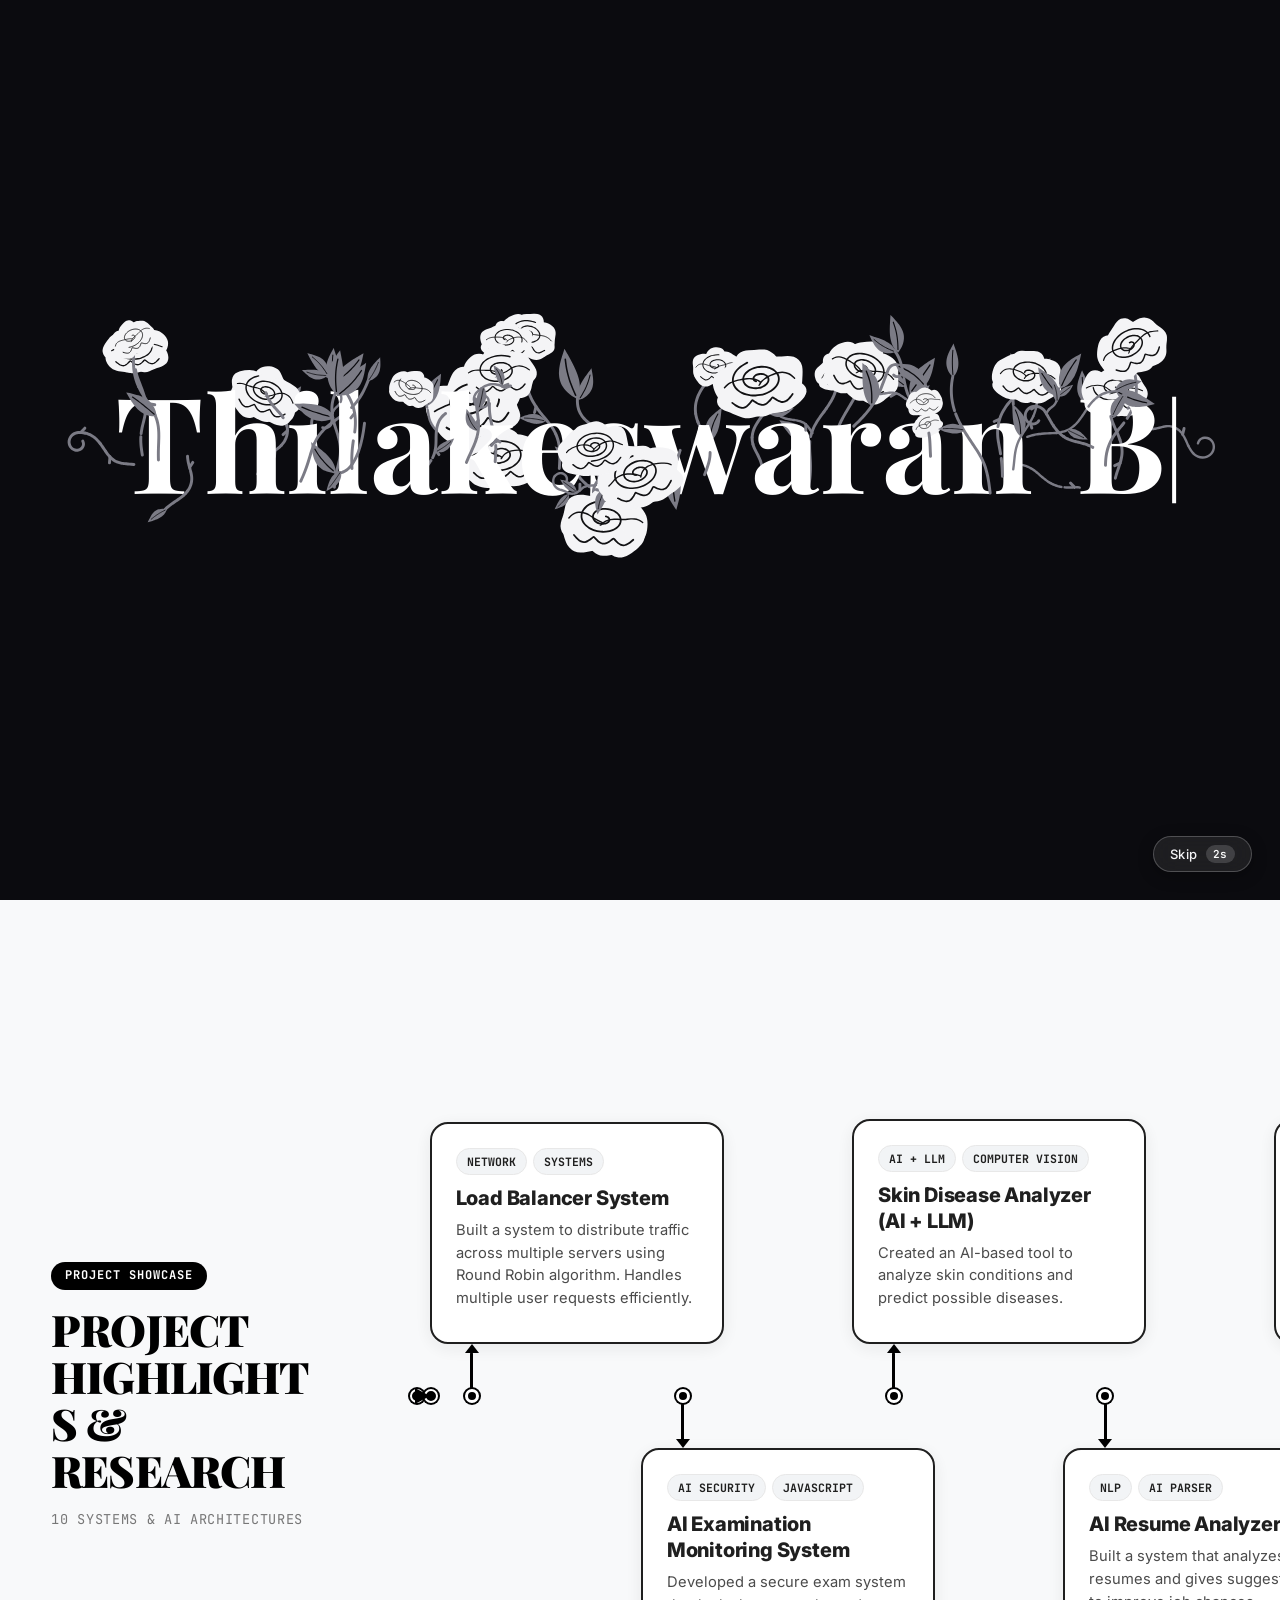
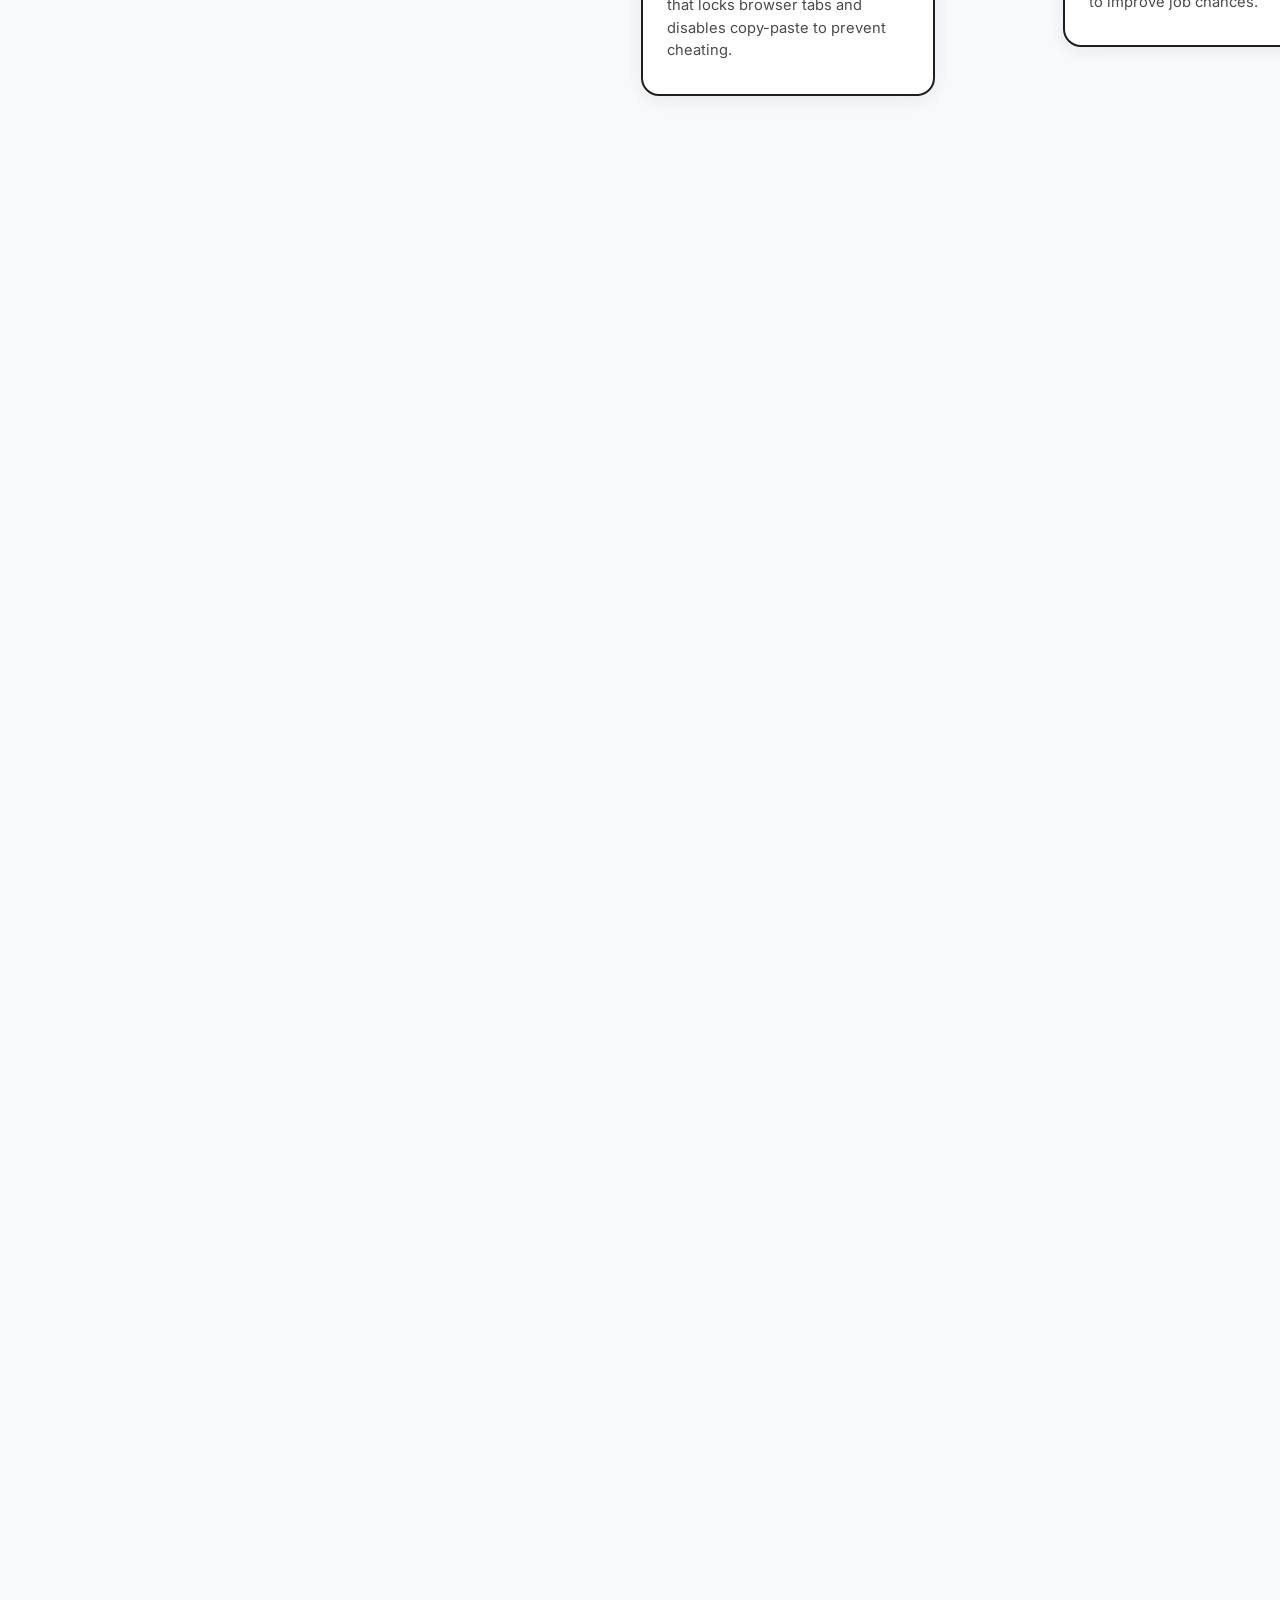
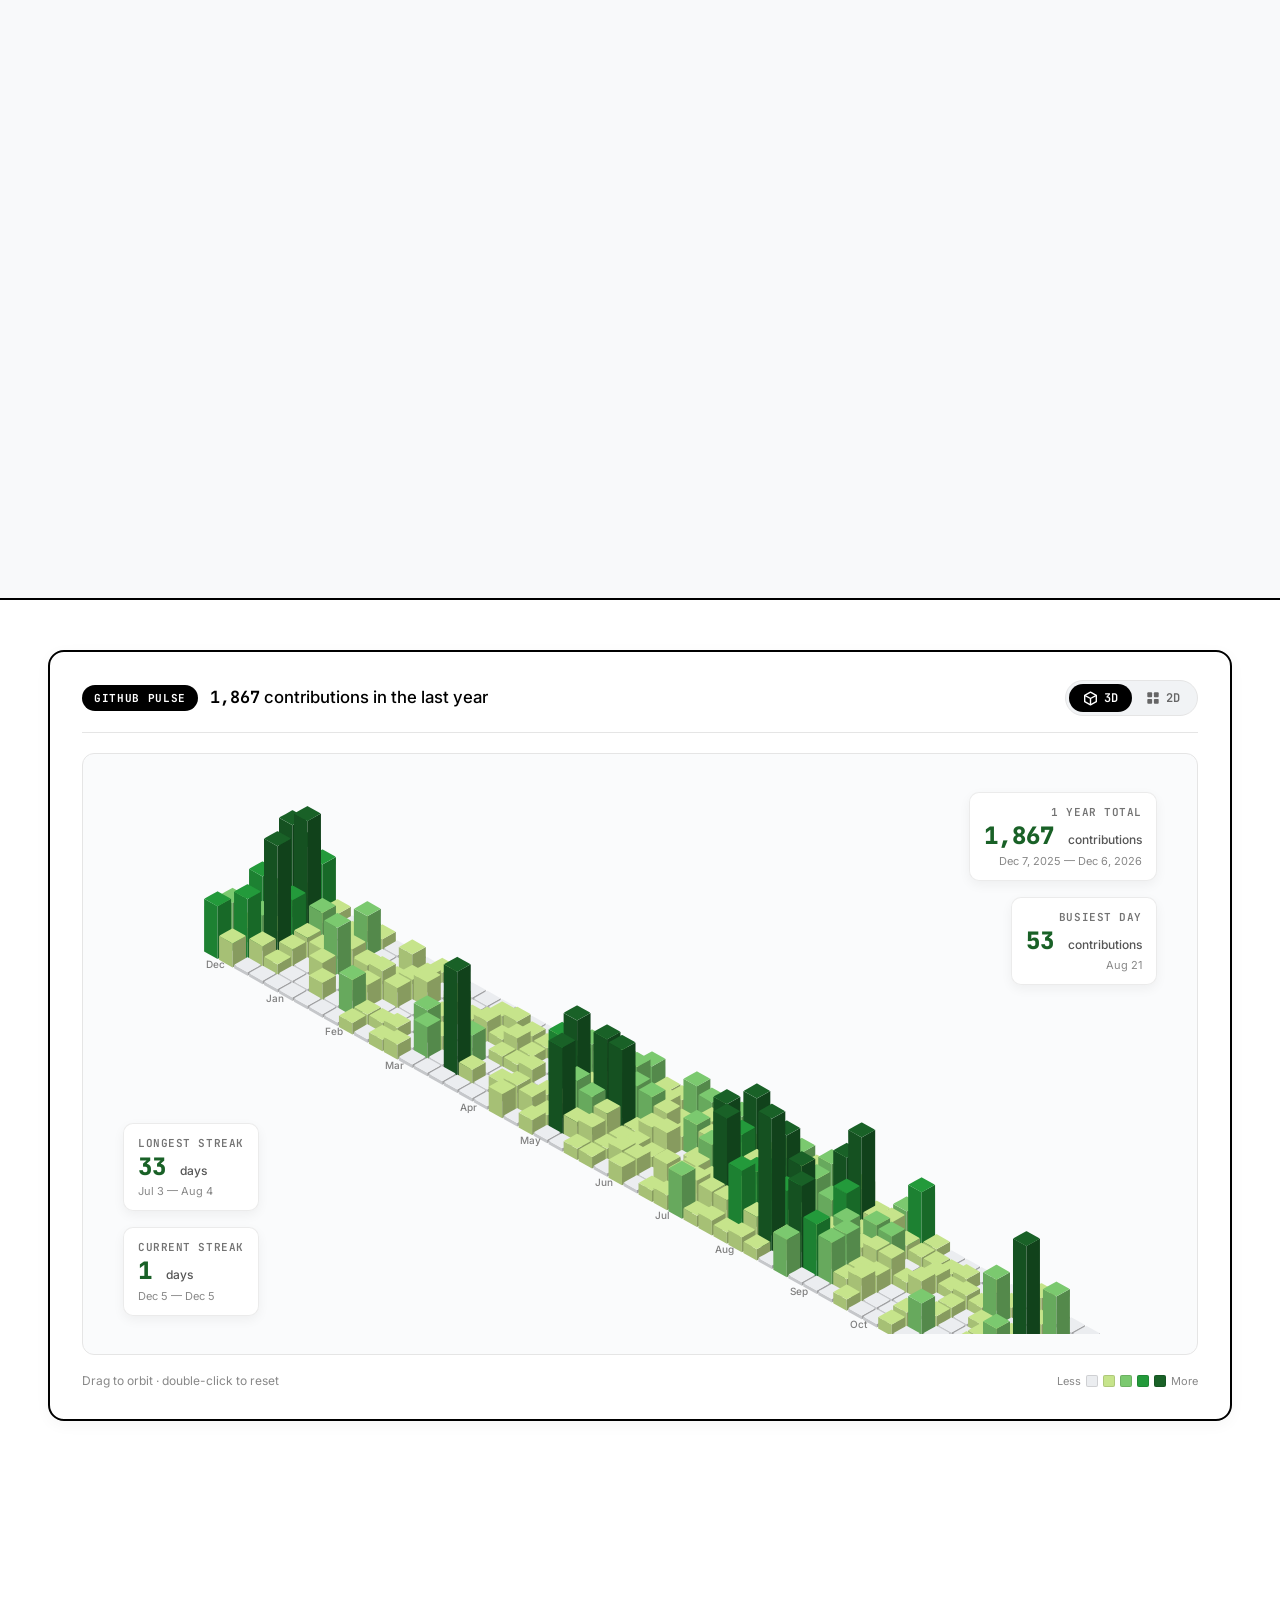
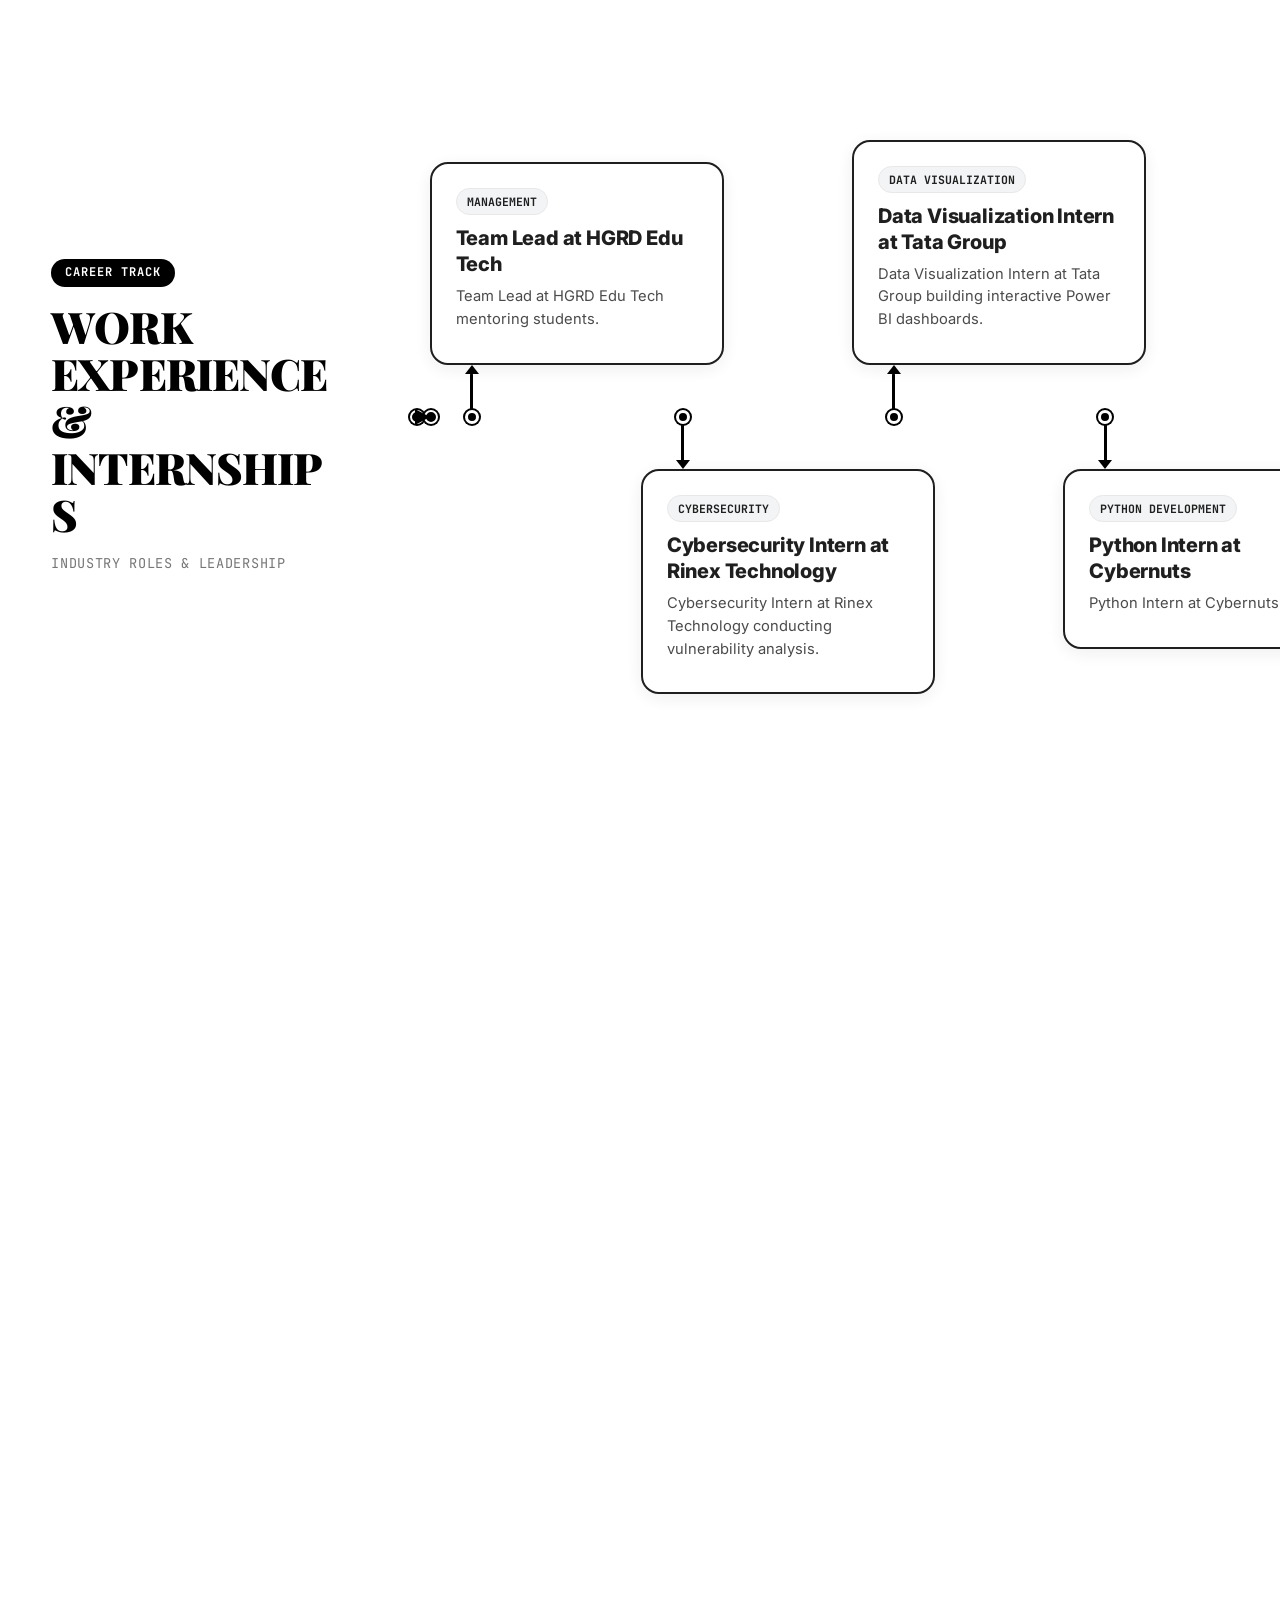
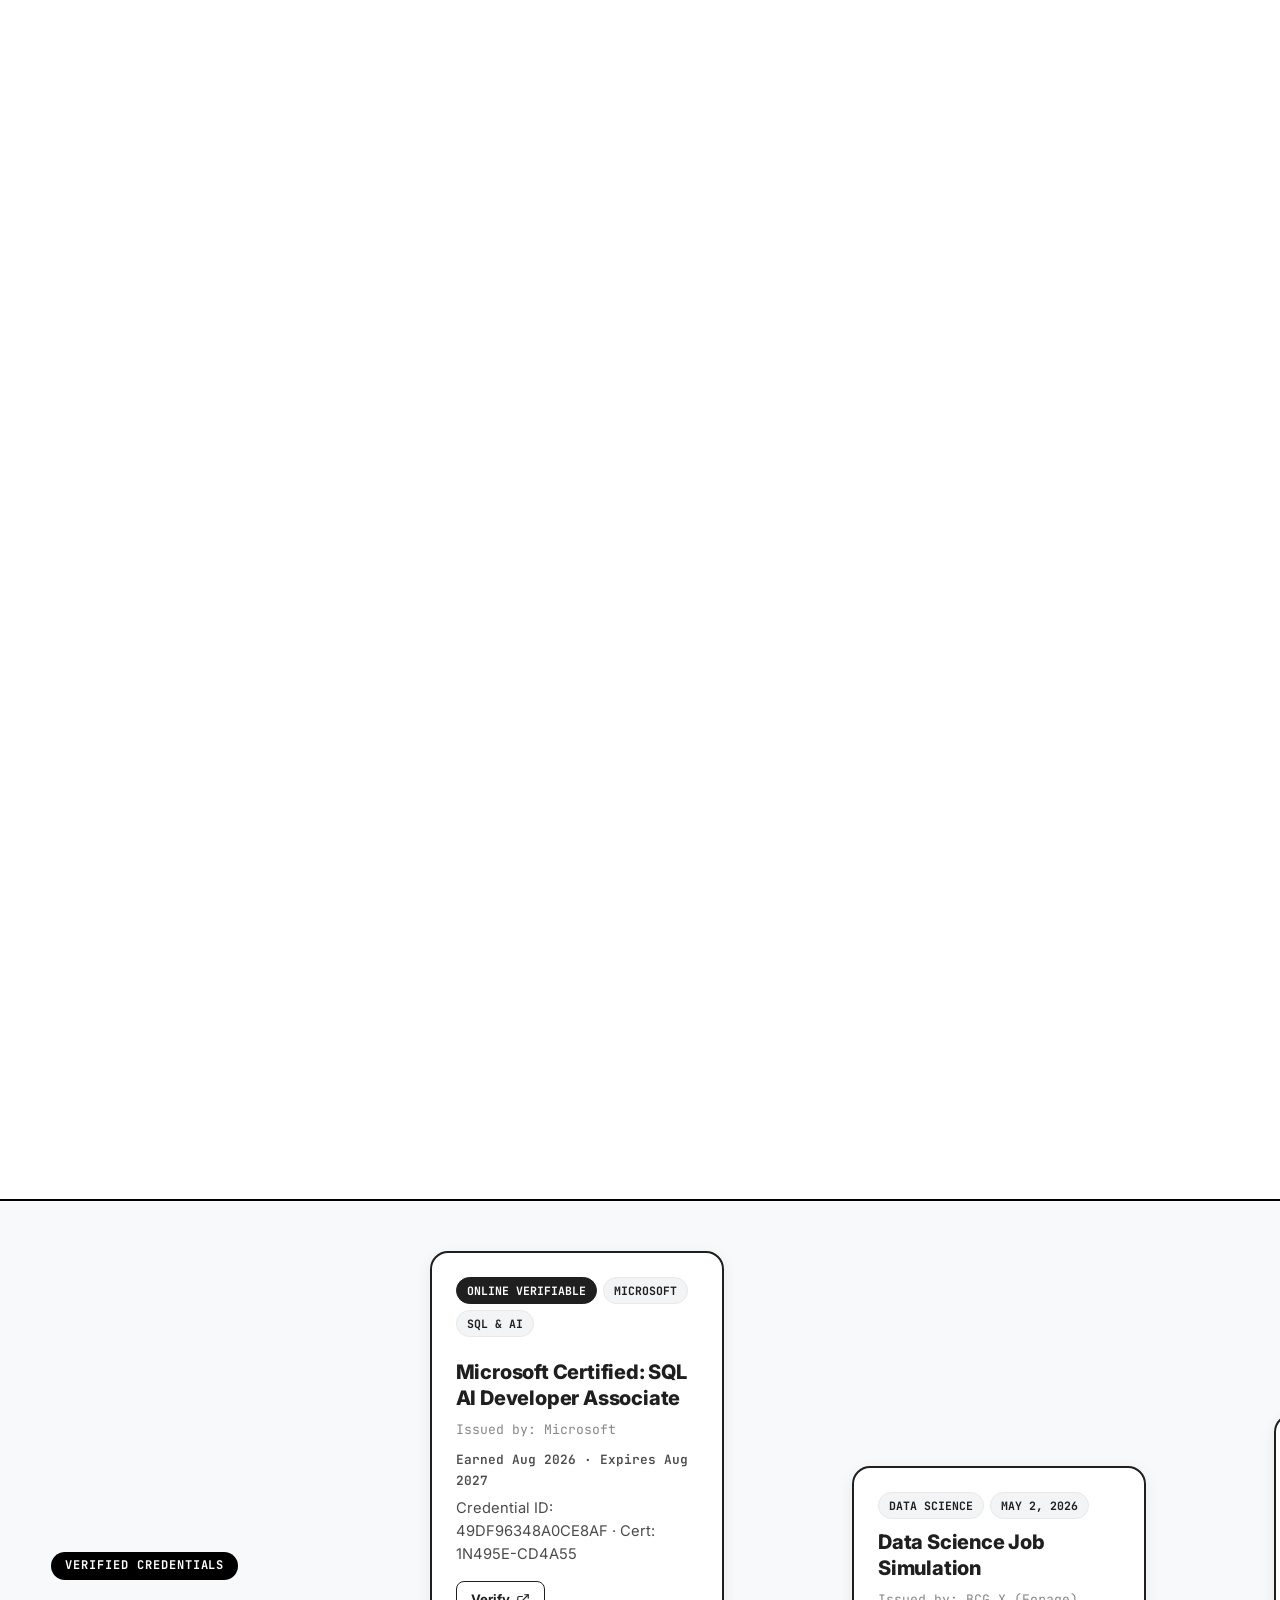
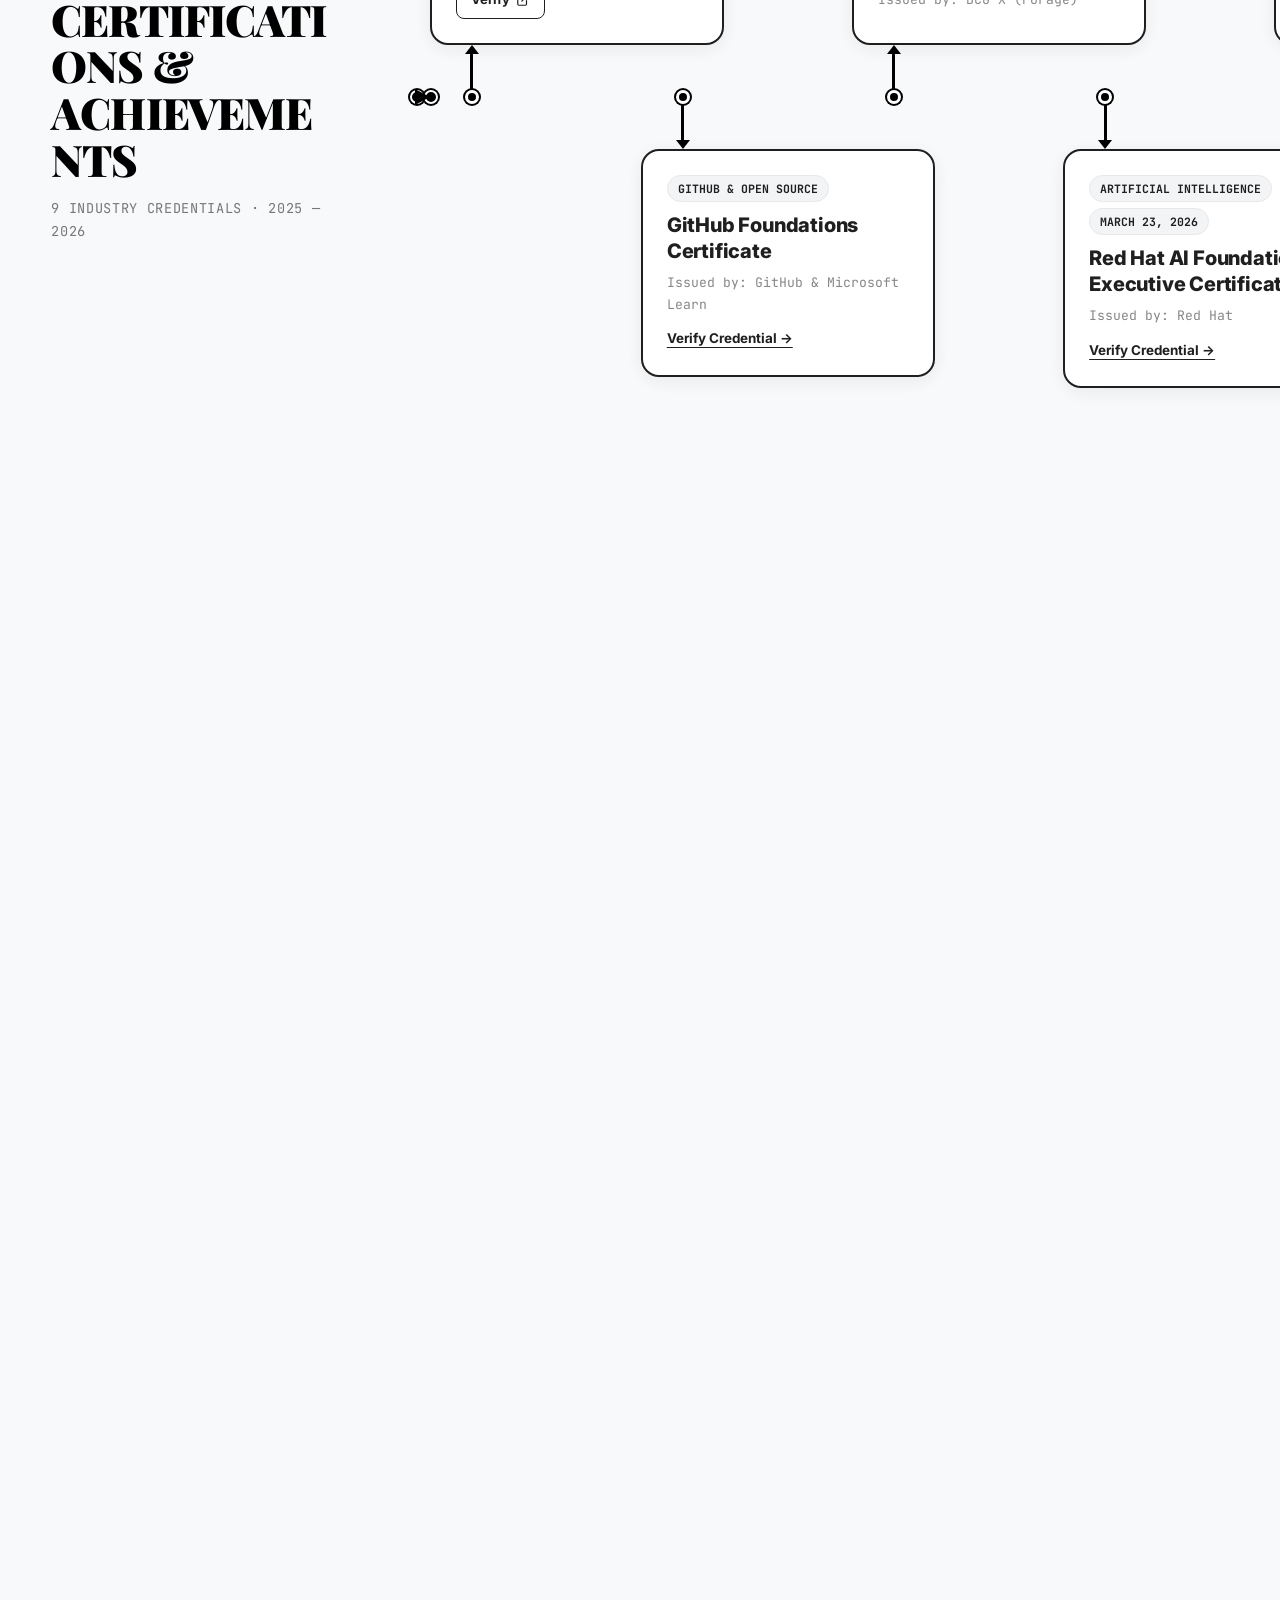
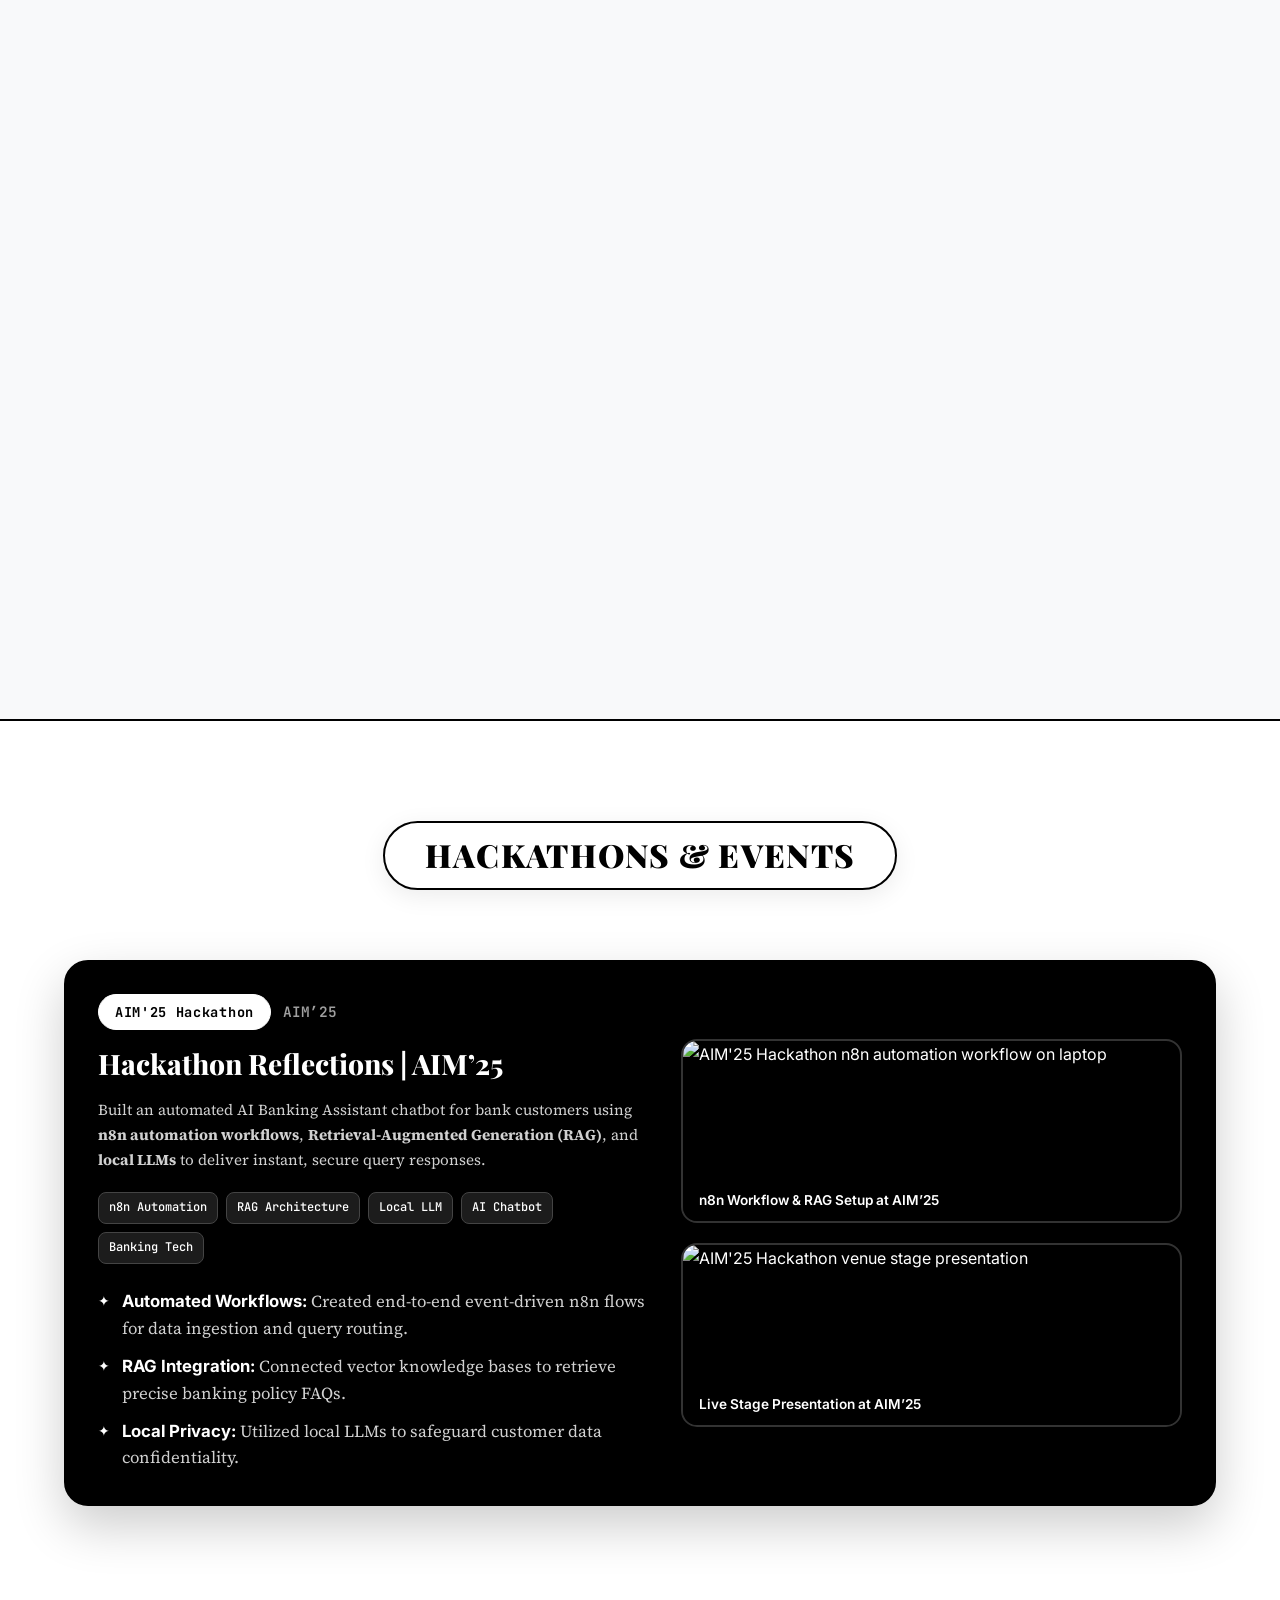
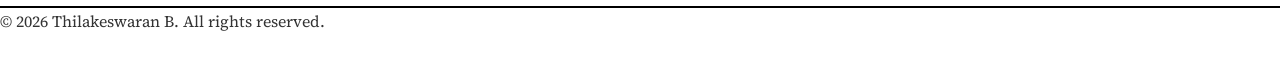
==== commit ee42ff63: "Add Mercy, SOC Automation, and ERP Software projects to portfolio" ====
--- a/index.html
+++ b/index.html
@@ -123,6 +123,24 @@
                 "position": 7,
                 "name": "Password Encryption & Decryption Tool",
                 "description": "Tool to securely encrypt and decrypt sensitive data using basic security methods."
+            },
+            {
+                "@type": "ListItem",
+                "position": 8,
+                "name": "Mercy — AI Court Management",
+                "description": "Productivity tool for judges and court management featuring an intelligent RAG system and contextual AI assistant."
+            },
+            {
+                "@type": "ListItem",
+                "position": 9,
+                "name": "SOC Automation for Cybersecurity",
+                "description": "Automated Security Operations Center workflow to accelerate incident response, threat detection, and security analysis."
+            },
+            {
+                "@type": "ListItem",
+                "position": 10,
+                "name": "ERP Software for Hatchery & Flight Operations",
+                "description": "Comprehensive ERP business management software developed for hatchery operations, small-scale businesses, and flight logistics."
             }
         ]
     }
@@ -304,7 +322,7 @@
                     <div class="hz-timeline-lead">
                         <span class="hz-timeline-badge">Project Showcase</span>
                         <h2>PROJECT HIGHLIGHTS & RESEARCH</h2>
-                        <p>7 Systems & AI Architectures</p>
+                        <p>10 Systems & AI Architectures</p>
                     </div>
 
                     <!-- Rail & Milestones -->
@@ -315,7 +333,7 @@
                             <div class="hz-end-dot"></div>
                         </div>
 
-                        <!-- Top Row (Even: 0, 2, 4, 6) -->
+                        <!-- Top Row (Even: 0, 2, 4, 6, 8) -->
                         <div class="hz-row hz-row-top">
                             <!-- Item 0: Load Balancer System -->
                             <div class="hz-item-card" id="item-proj-0">
@@ -384,9 +402,34 @@
                                     <p class="hz-item-desc description-proj-6">Created a tool to securely encrypt and decrypt sensitive data using basic security methods.</p>
                                 </div>
                             </div>
-                        </div>
-
-                        <!-- Bottom Row (Odd: 1, 3, 5) -->
+
+                            <!-- Item 8: SOC Automation for Cybersecurity -->
+                            <div class="hz-item-card" id="item-proj-8">
+                                <div class="hz-stem-wrap">
+                                    <div class="hz-arrow hz-arrow-up"></div>
+                                    <div class="hz-stem jl-proj-8"></div>
+                                    <div class="hz-dot jd-proj-8"></div>
+                                </div>
+                                <div class="hz-item-content">
+                                    <div class="hz-item-tags">
+                                        <span class="hz-tag">Cybersecurity</span>
+                                        <span class="hz-tag">SOC Automation</span>
+                                    </div>
+                                    <h3 class="hz-item-title title-proj-8">SOC Automation for Cybersecurity</h3>
+                                    <p class="hz-item-desc description-proj-8">Automated Security Operations Center (SOC) workflow designed to accelerate incident response, threat detection, and security analysis.</p>
+                                    <a href="https://github.com/ThilakesB/SOC_WOEKFLOW" target="_blank" rel="noopener noreferrer" class="hz-item-link btn-verify-link">
+                                        GitHub
+                                        <svg width="14" height="14" viewBox="0 0 24 24" fill="none" stroke="currentColor" stroke-width="2" stroke-linecap="round" stroke-linejoin="round" class="external-icon">
+                                            <path d="M18 13v6a2 2 0 0 1-2 2H5a2 2 0 0 1-2-2V8a2 2 0 0 1 2-2h6"></path>
+                                            <polyline points="15 3 21 3 21 9"></polyline>
+                                            <line x1="10" y1="14" x2="21" y2="3"></line>
+                                        </svg>
+                                    </a>
+                                </div>
+                            </div>
+                        </div>
+
+                        <!-- Bottom Row (Odd: 1, 3, 5, 7, 9) -->
                         <div class="hz-row hz-row-bottom">
                             <!-- Item 1: AI Examination Monitoring System -->
                             <div class="hz-item-card" id="item-proj-1">
@@ -436,6 +479,56 @@
                                     </div>
                                     <h3 class="hz-item-title title-proj-5">Billing Software</h3>
                                     <p class="hz-item-desc description-proj-5">Designed a billing system to generate invoices and manage customer transactions.</p>
+                                </div>
+                            </div>
+
+                            <!-- Item 7: Mercy - AI Court Management Tool -->
+                            <div class="hz-item-card" id="item-proj-7">
+                                <div class="hz-stem-wrap">
+                                    <div class="hz-dot jd-proj-7"></div>
+                                    <div class="hz-stem jl-proj-7"></div>
+                                    <div class="hz-arrow hz-arrow-down"></div>
+                                </div>
+                                <div class="hz-item-content">
+                                    <div class="hz-item-tags">
+                                        <span class="hz-tag">AI &amp; RAG</span>
+                                        <span class="hz-tag">Court Management</span>
+                                    </div>
+                                    <h3 class="hz-item-title title-proj-7">Mercy &mdash; AI Court Management</h3>
+                                    <p class="hz-item-desc description-proj-7">Fixed productivity tool for judges and court management featuring an intelligent RAG system and contextual AI assistant.</p>
+                                    <a href="https://github.com/ThilakesB/Mercy" target="_blank" rel="noopener noreferrer" class="hz-item-link btn-verify-link">
+                                        GitHub
+                                        <svg width="14" height="14" viewBox="0 0 24 24" fill="none" stroke="currentColor" stroke-width="2" stroke-linecap="round" stroke-linejoin="round" class="external-icon">
+                                            <path d="M18 13v6a2 2 0 0 1-2 2H5a2 2 0 0 1-2-2V8a2 2 0 0 1 2-2h6"></path>
+                                            <polyline points="15 3 21 3 21 9"></polyline>
+                                            <line x1="10" y1="14" x2="21" y2="3"></line>
+                                        </svg>
+                                    </a>
+                                </div>
+                            </div>
+
+                            <!-- Item 9: ERP Software (Odoo Hackathon 2026) -->
+                            <div class="hz-item-card" id="item-proj-9">
+                                <div class="hz-stem-wrap">
+                                    <div class="hz-dot jd-proj-9"></div>
+                                    <div class="hz-stem jl-proj-9"></div>
+                                    <div class="hz-arrow hz-arrow-down"></div>
+                                </div>
+                                <div class="hz-item-content">
+                                    <div class="hz-item-tags">
+                                        <span class="hz-tag">ERP System</span>
+                                        <span class="hz-tag">Business &amp; Logistics</span>
+                                    </div>
+                                    <h3 class="hz-item-title title-proj-9">ERP Software for Hatchery &amp; Flight Operations</h3>
+                                    <p class="hz-item-desc description-proj-9">Comprehensive ERP business management software developed for hatchery operations, small-scale businesses, and flight logistics.</p>
+                                    <a href="https://github.com/ThilakesB/odoo-hackathon-2026" target="_blank" rel="noopener noreferrer" class="hz-item-link btn-verify-link">
+                                        GitHub
+                                        <svg width="14" height="14" viewBox="0 0 24 24" fill="none" stroke="currentColor" stroke-width="2" stroke-linecap="round" stroke-linejoin="round" class="external-icon">
+                                            <path d="M18 13v6a2 2 0 0 1-2 2H5a2 2 0 0 1-2-2V8a2 2 0 0 1 2-2h6"></path>
+                                            <polyline points="15 3 21 3 21 9"></polyline>
+                                            <line x1="10" y1="14" x2="21" y2="3"></line>
+                                        </svg>
+                                    </a>
                                 </div>
                             </div>
                         </div>
--- a/style.css
+++ b/style.css
@@ -1895,7 +1895,7 @@
 }
 
 @media (min-width: 901px) {
-    #projects { height: 420vh; }
+    #projects { height: 500vh; }
     #experience { height: 320vh; }
     #certifications { height: 480vh; }
 }
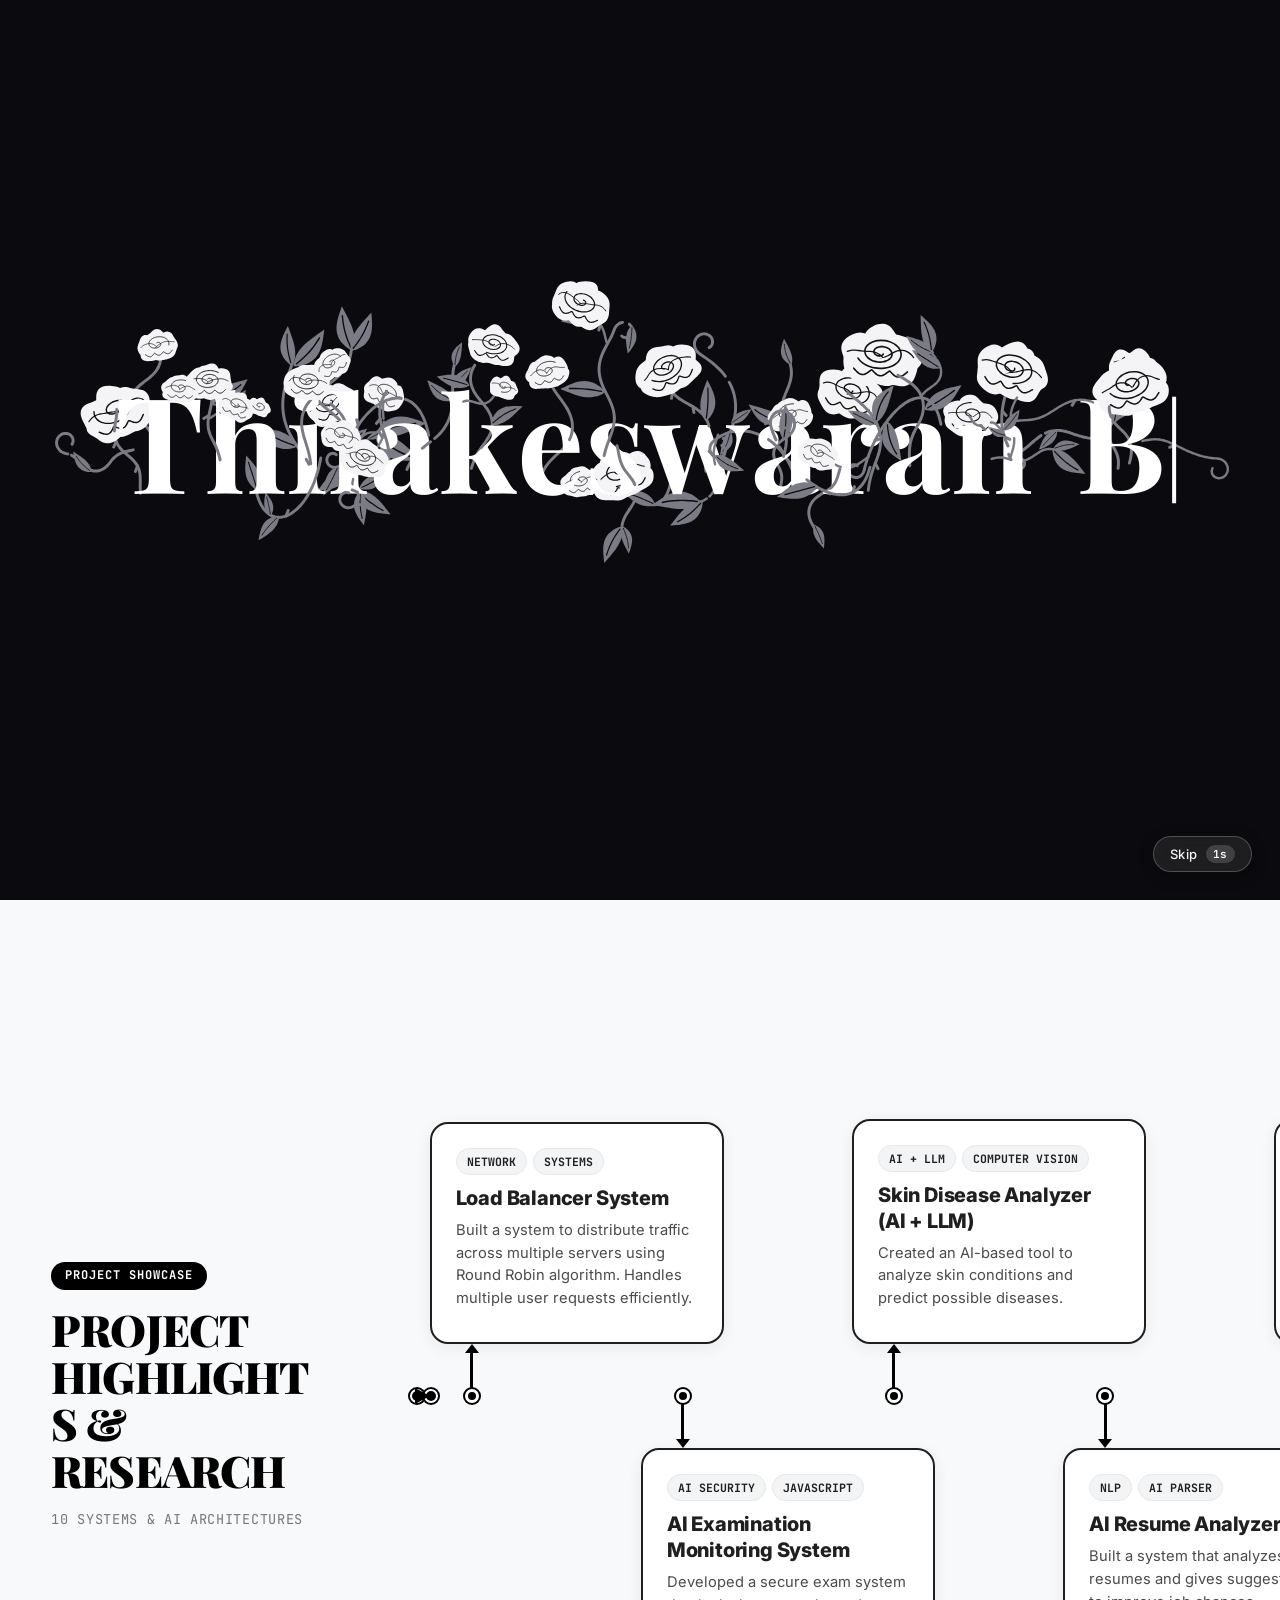
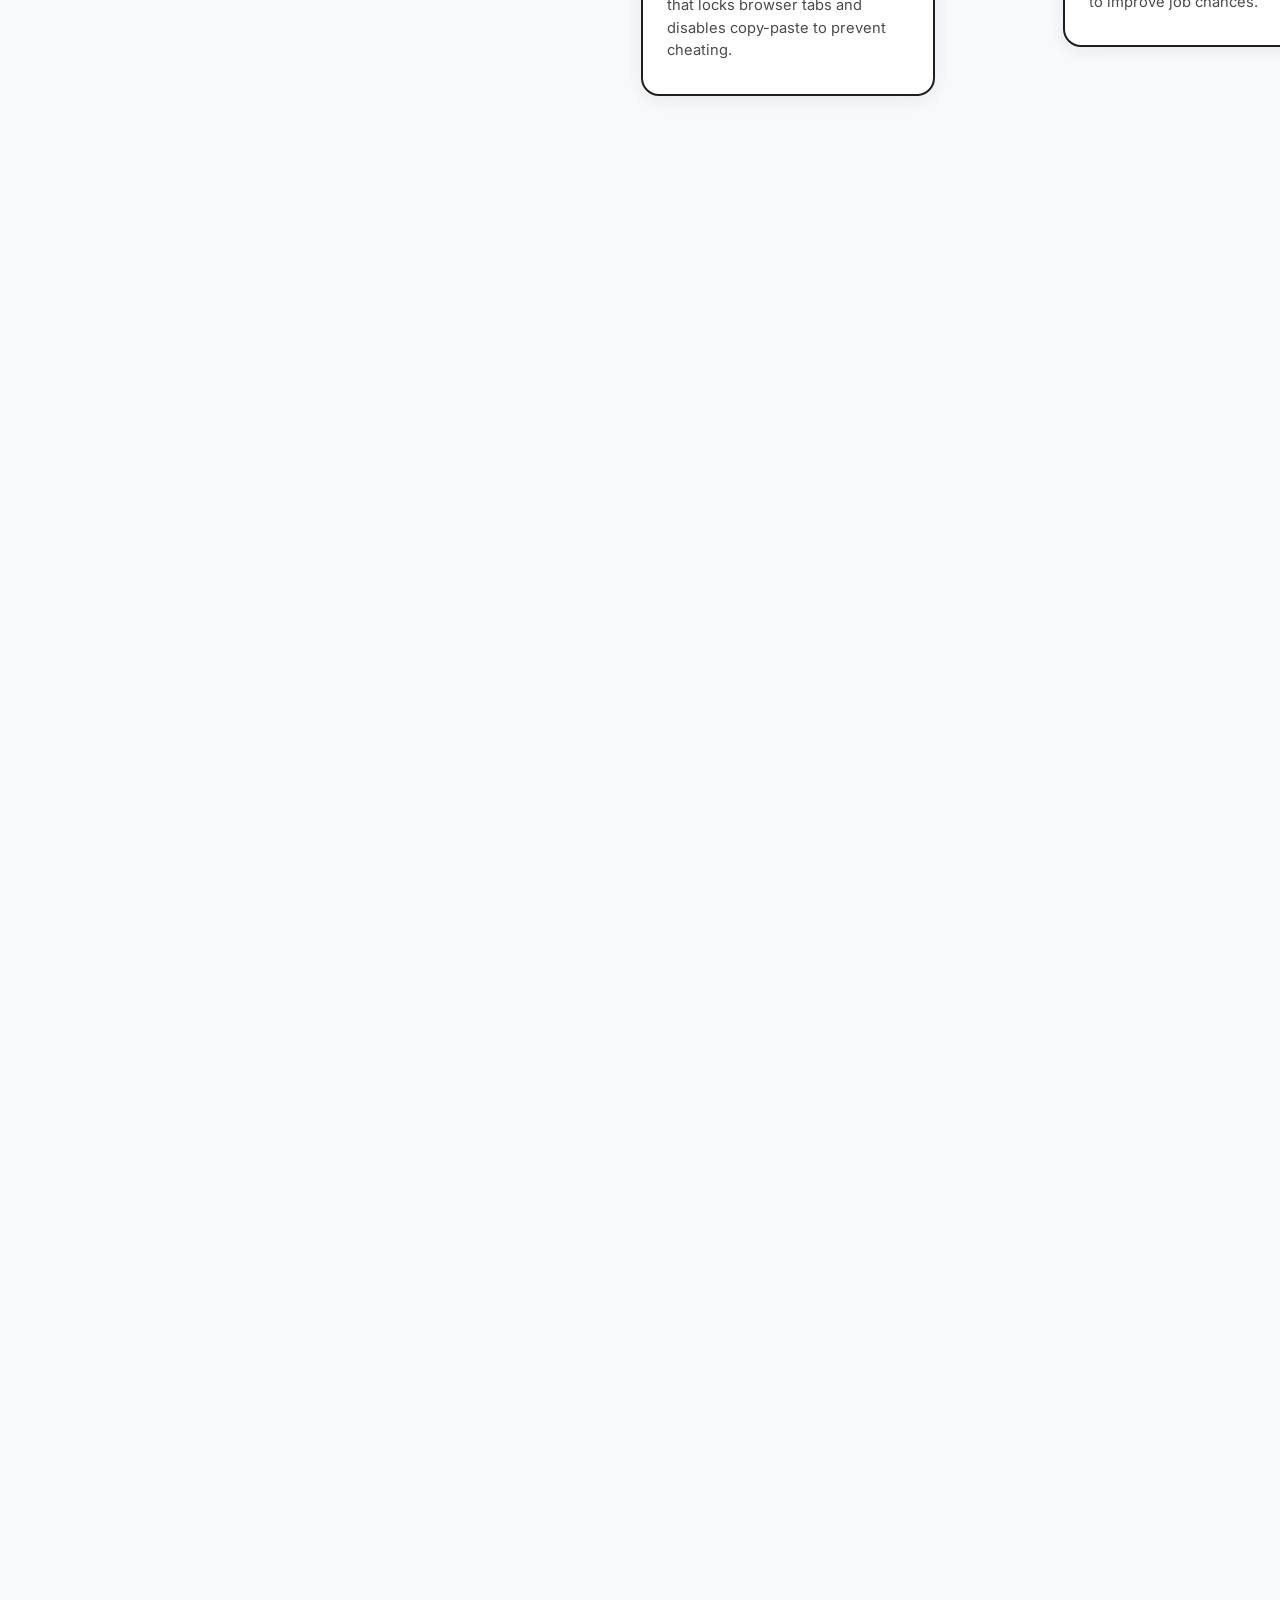
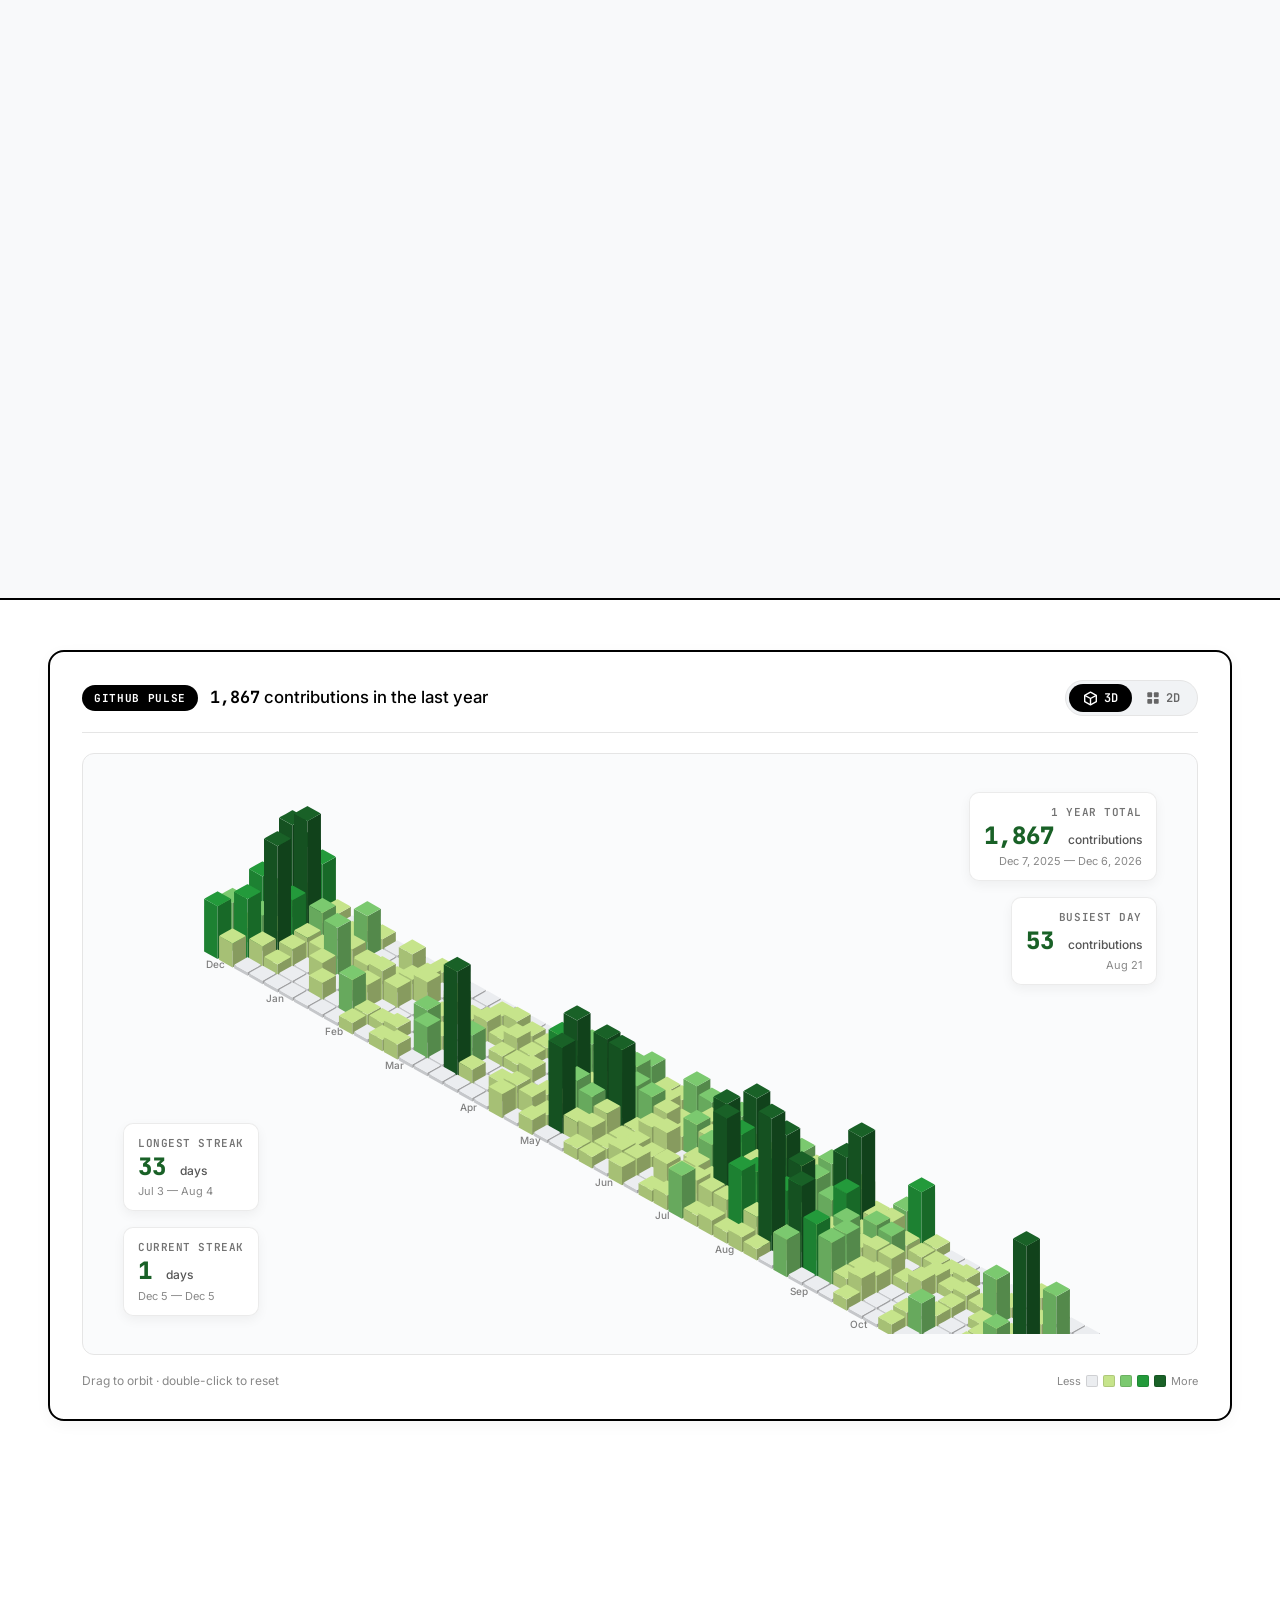
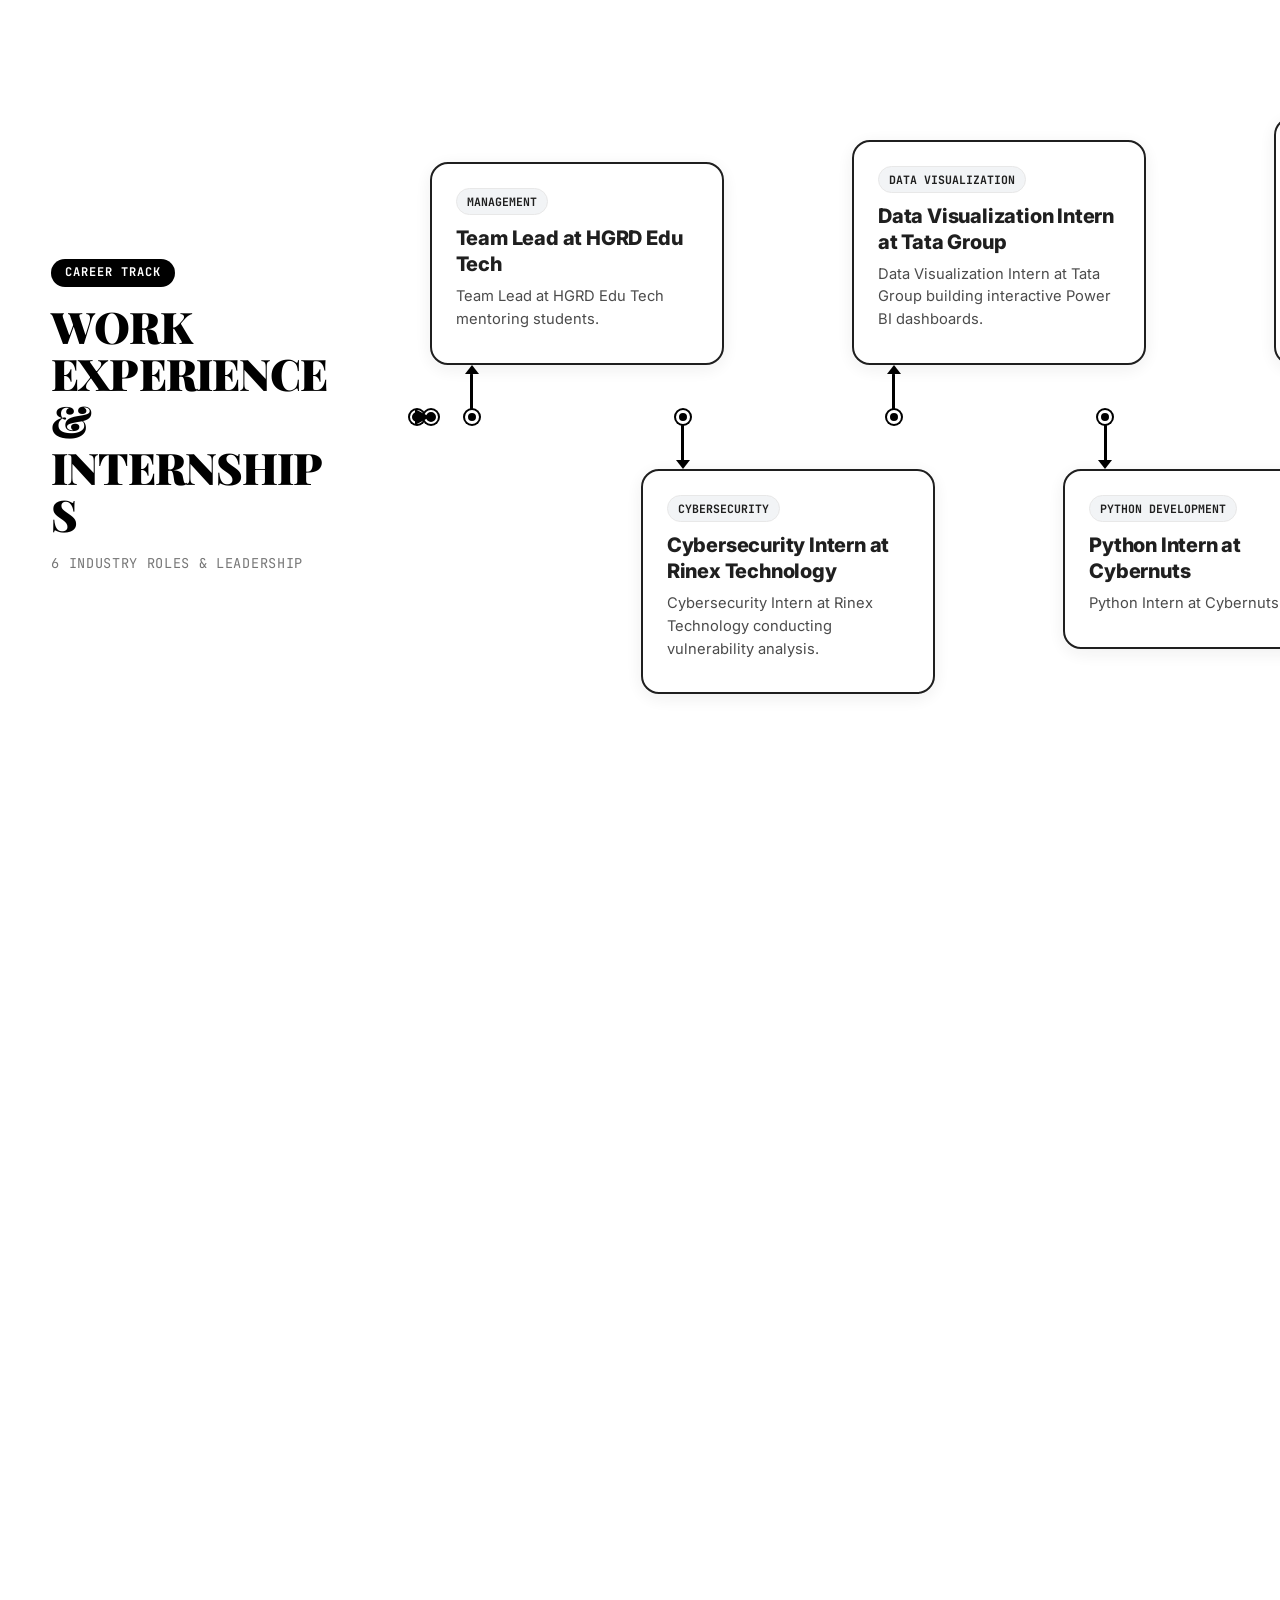
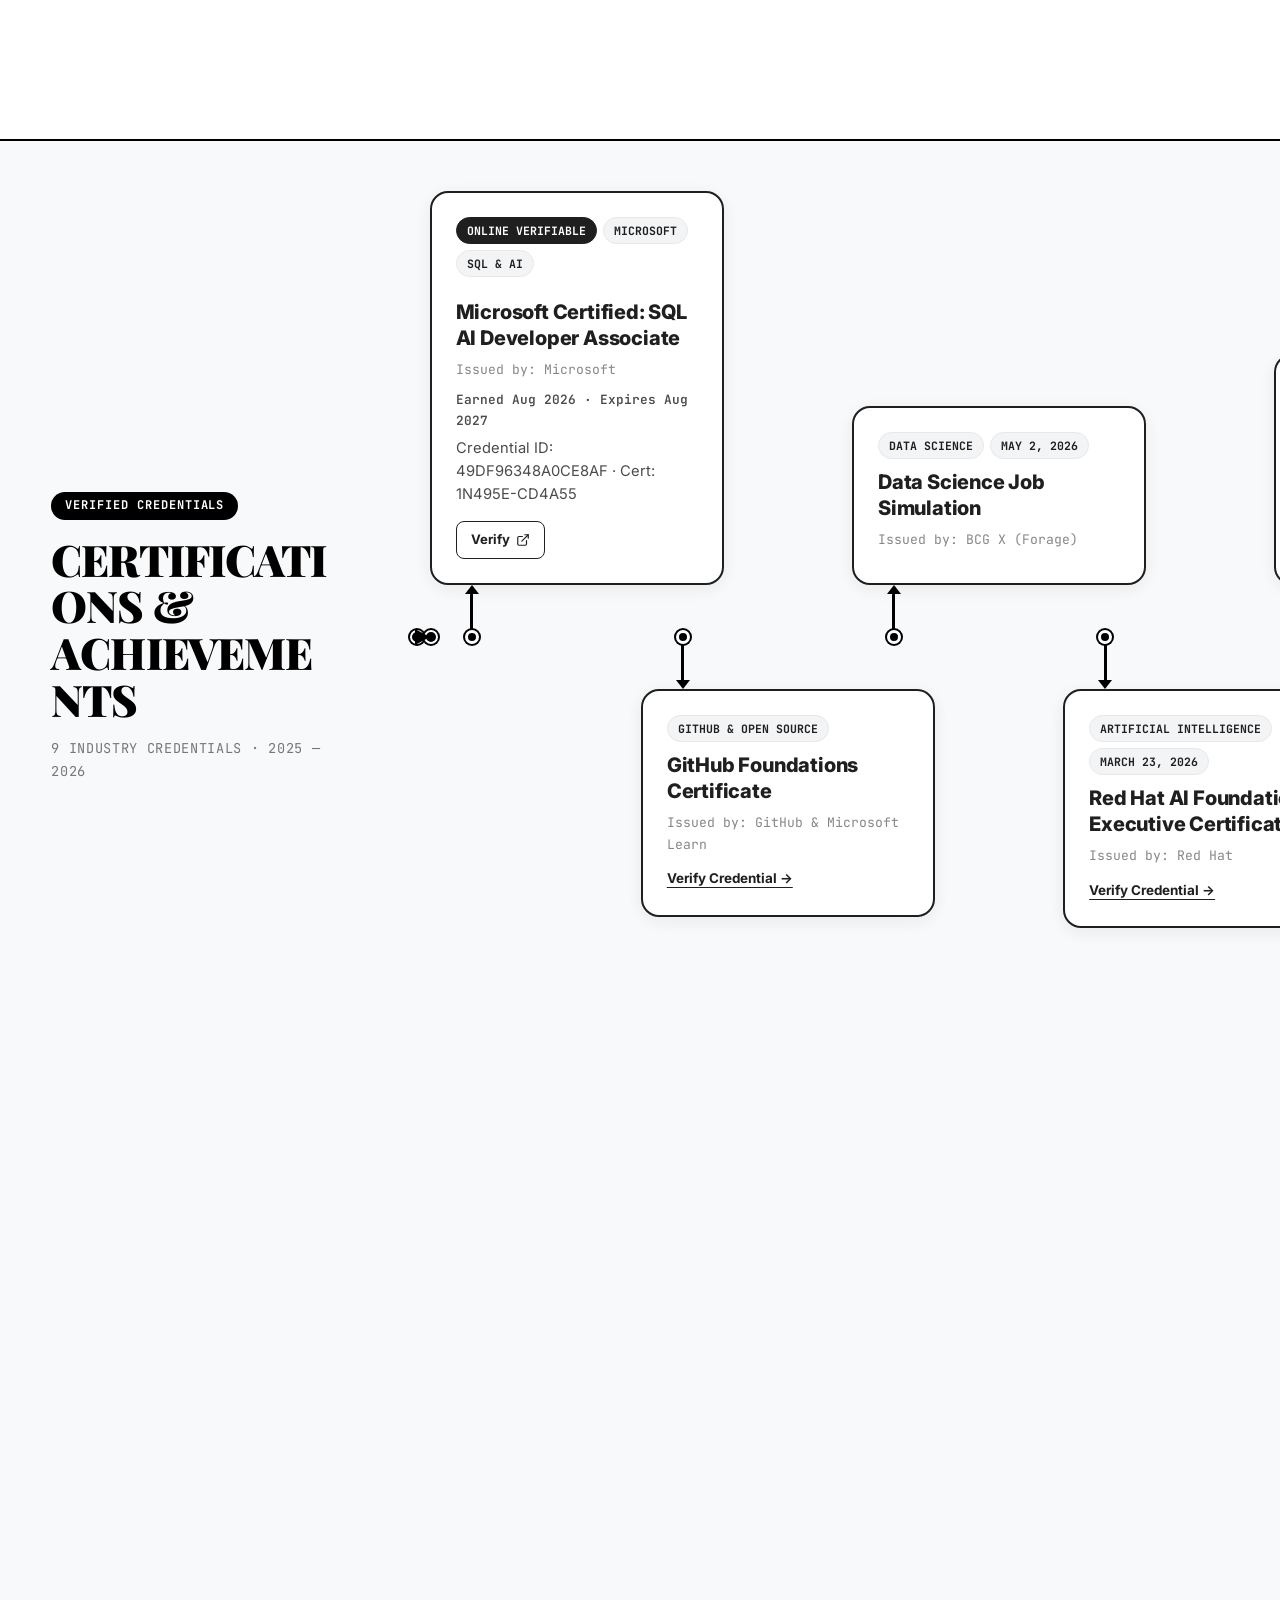
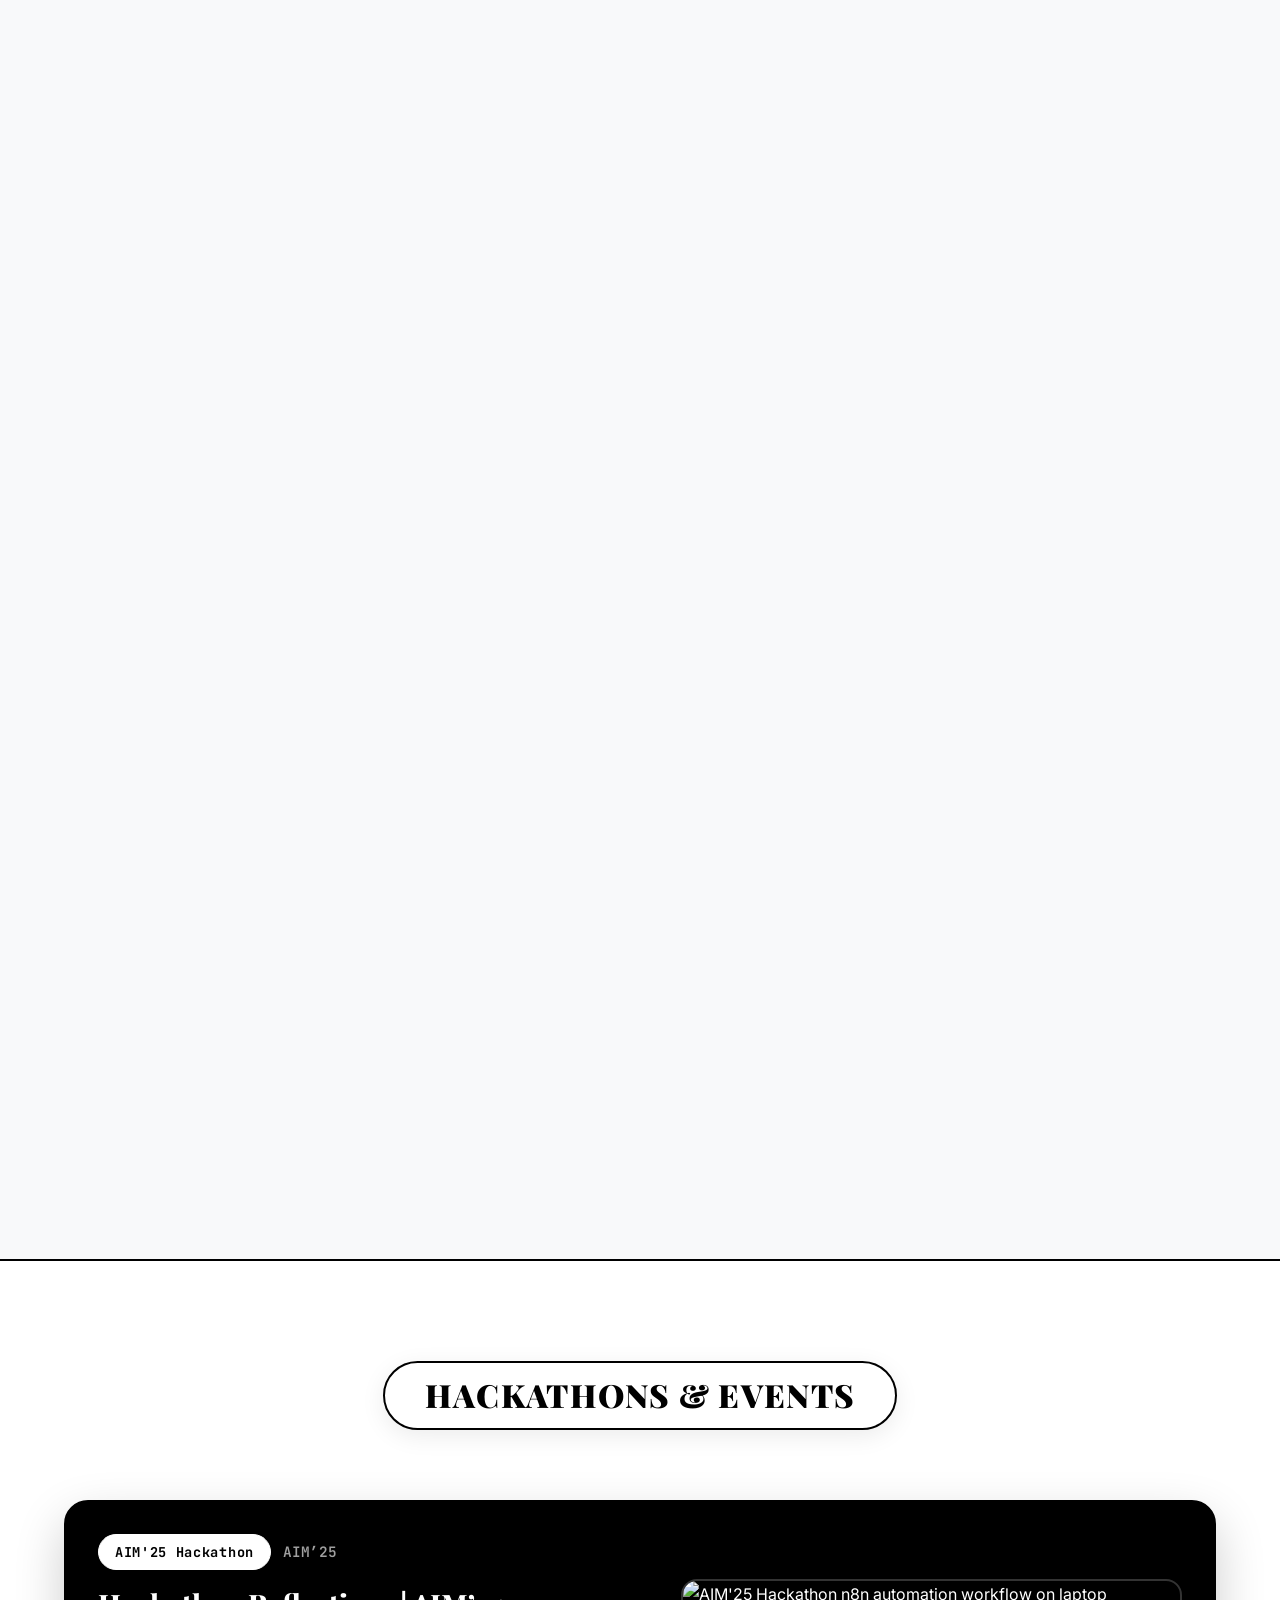
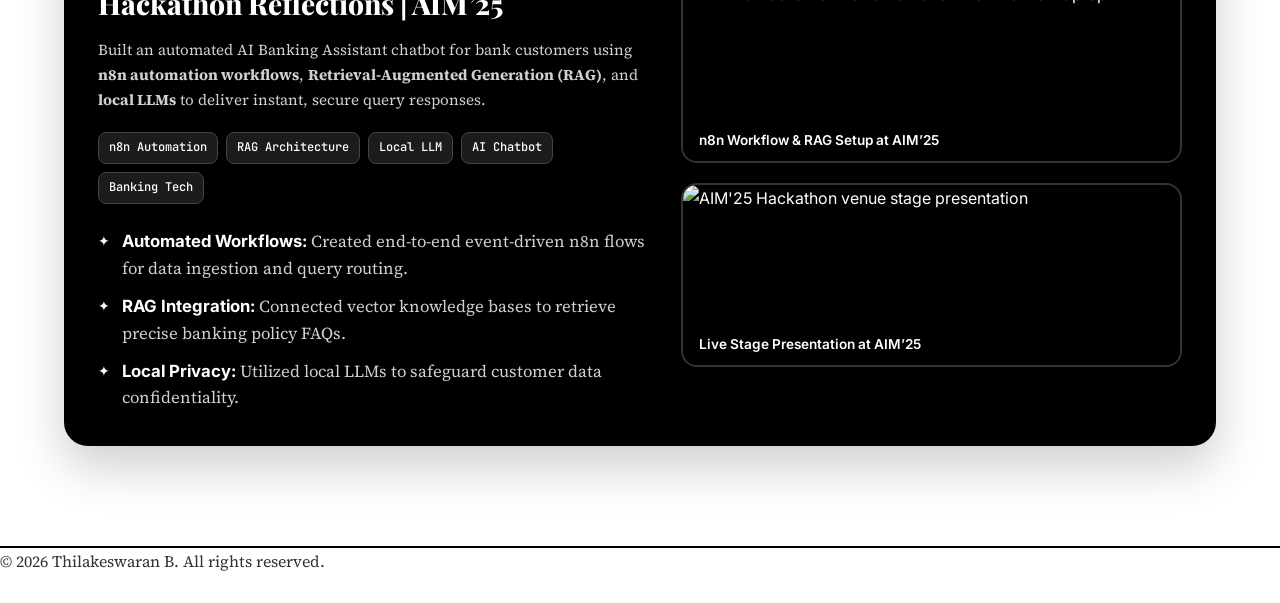
==== commit 5e61cd9b: "Add Cube AI Solutions intern and Social Media Club member to Experience" ====
--- a/index.html
+++ b/index.html
@@ -550,7 +550,7 @@
                     <div class="hz-timeline-lead">
                         <span class="hz-timeline-badge">Career Track</span>
                         <h2>WORK EXPERIENCE & INTERNSHIPS</h2>
-                        <p>Industry Roles & Leadership</p>
+                        <p>6 Industry Roles & Leadership</p>
                     </div>
 
                     <!-- Rail & Milestones -->
@@ -561,7 +561,7 @@
                             <div class="hz-end-dot"></div>
                         </div>
 
-                        <!-- Top Row (Even: 0, 2) -->
+                        <!-- Top Row (Even: 0, 2, 4) -->
                         <div class="hz-row hz-row-top">
                             <!-- Item 0: Team Lead at HGRD Edu Tech -->
                             <div class="hz-item-card" id="item-exp-0">
@@ -594,9 +594,26 @@
                                     <p class="hz-item-desc description-exp-2">Data Visualization Intern at Tata Group building interactive Power BI dashboards.</p>
                                 </div>
                             </div>
-                        </div>
-
-                        <!-- Bottom Row (Odd: 1, 3) -->
+
+                            <!-- Item 4: Intern at Cube AI Solutions -->
+                            <div class="hz-item-card" id="item-exp-4">
+                                <div class="hz-stem-wrap">
+                                    <div class="hz-arrow hz-arrow-up"></div>
+                                    <div class="hz-stem jl-exp-4"></div>
+                                    <div class="hz-dot jd-exp-4"></div>
+                                </div>
+                                <div class="hz-item-content">
+                                    <div class="hz-item-tags">
+                                        <span class="hz-tag">AI Solutions</span>
+                                        <span class="hz-tag">Internship</span>
+                                    </div>
+                                    <h3 class="hz-item-title title-exp-4">Intern at Cube AI Solutions</h3>
+                                    <p class="hz-item-desc description-exp-4">Intern at Cube AI Solutions contributing to artificial intelligence solutions and practical software workflows.</p>
+                                </div>
+                            </div>
+                        </div>
+
+                        <!-- Bottom Row (Odd: 1, 3, 5) -->
                         <div class="hz-row hz-row-bottom">
                             <!-- Item 1: Cybersecurity Intern at Rinex Technology -->
                             <div class="hz-item-card" id="item-exp-1">
@@ -627,6 +644,23 @@
                                     </div>
                                     <h3 class="hz-item-title title-exp-3">Python Intern at Cybernuts</h3>
                                     <p class="hz-item-desc description-exp-3">Python Intern at Cybernuts.</p>
+                                </div>
+                            </div>
+
+                            <!-- Item 5: Social Media Club Member at Gnanamani College of Technology -->
+                            <div class="hz-item-card" id="item-exp-5">
+                                <div class="hz-stem-wrap">
+                                    <div class="hz-dot jd-exp-5"></div>
+                                    <div class="hz-stem jl-exp-5"></div>
+                                    <div class="hz-arrow hz-arrow-down"></div>
+                                </div>
+                                <div class="hz-item-content">
+                                    <div class="hz-item-tags">
+                                        <span class="hz-tag">Campus Leadership</span>
+                                        <span class="hz-tag">Media &amp; Outreach</span>
+                                    </div>
+                                    <h3 class="hz-item-title title-exp-5">Social Media Club Member at Gnanamani College of Technology</h3>
+                                    <p class="hz-item-desc description-exp-5">Social media club member at Gnanamani College of Technology managing digital content, community outreach, and campus events.</p>
                                 </div>
                             </div>
                         </div>
--- a/style.css
+++ b/style.css
@@ -1896,7 +1896,7 @@
 
 @media (min-width: 901px) {
     #projects { height: 500vh; }
-    #experience { height: 320vh; }
+    #experience { height: 380vh; }
     #certifications { height: 480vh; }
 }
 
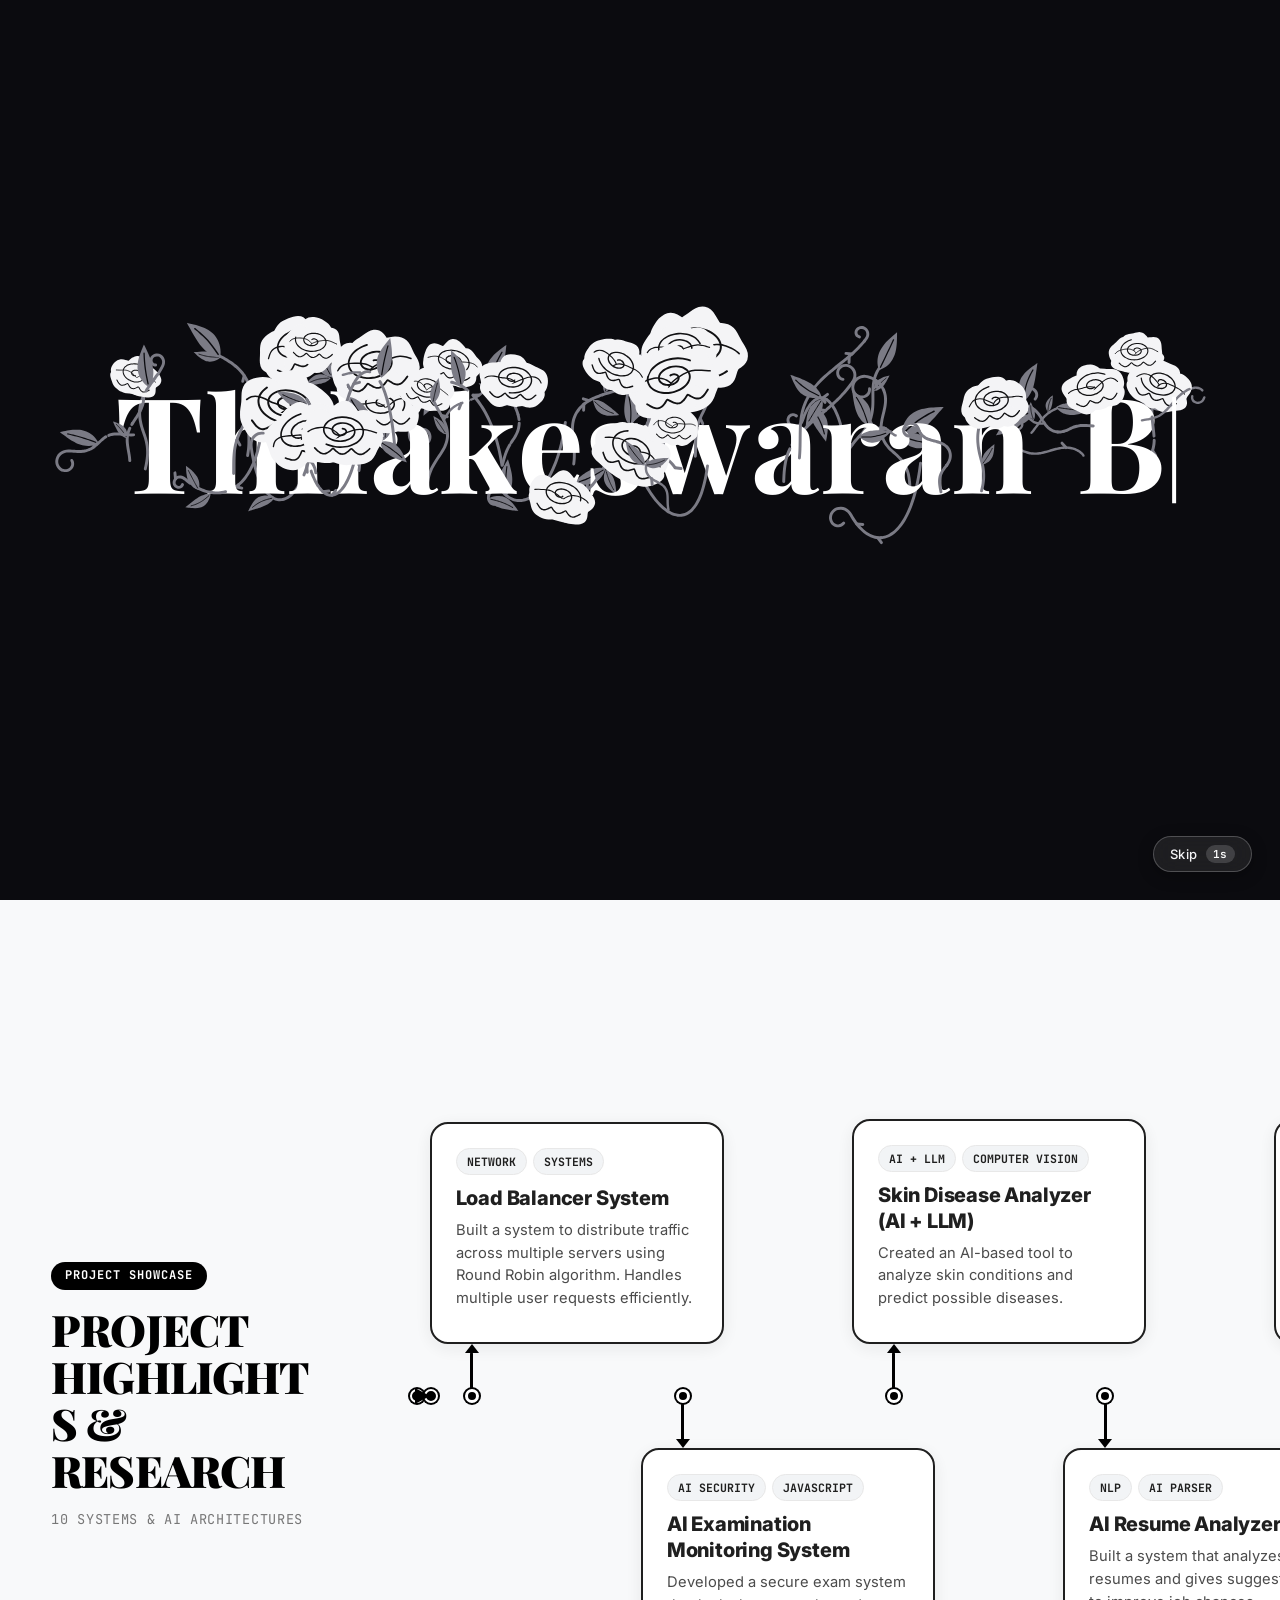
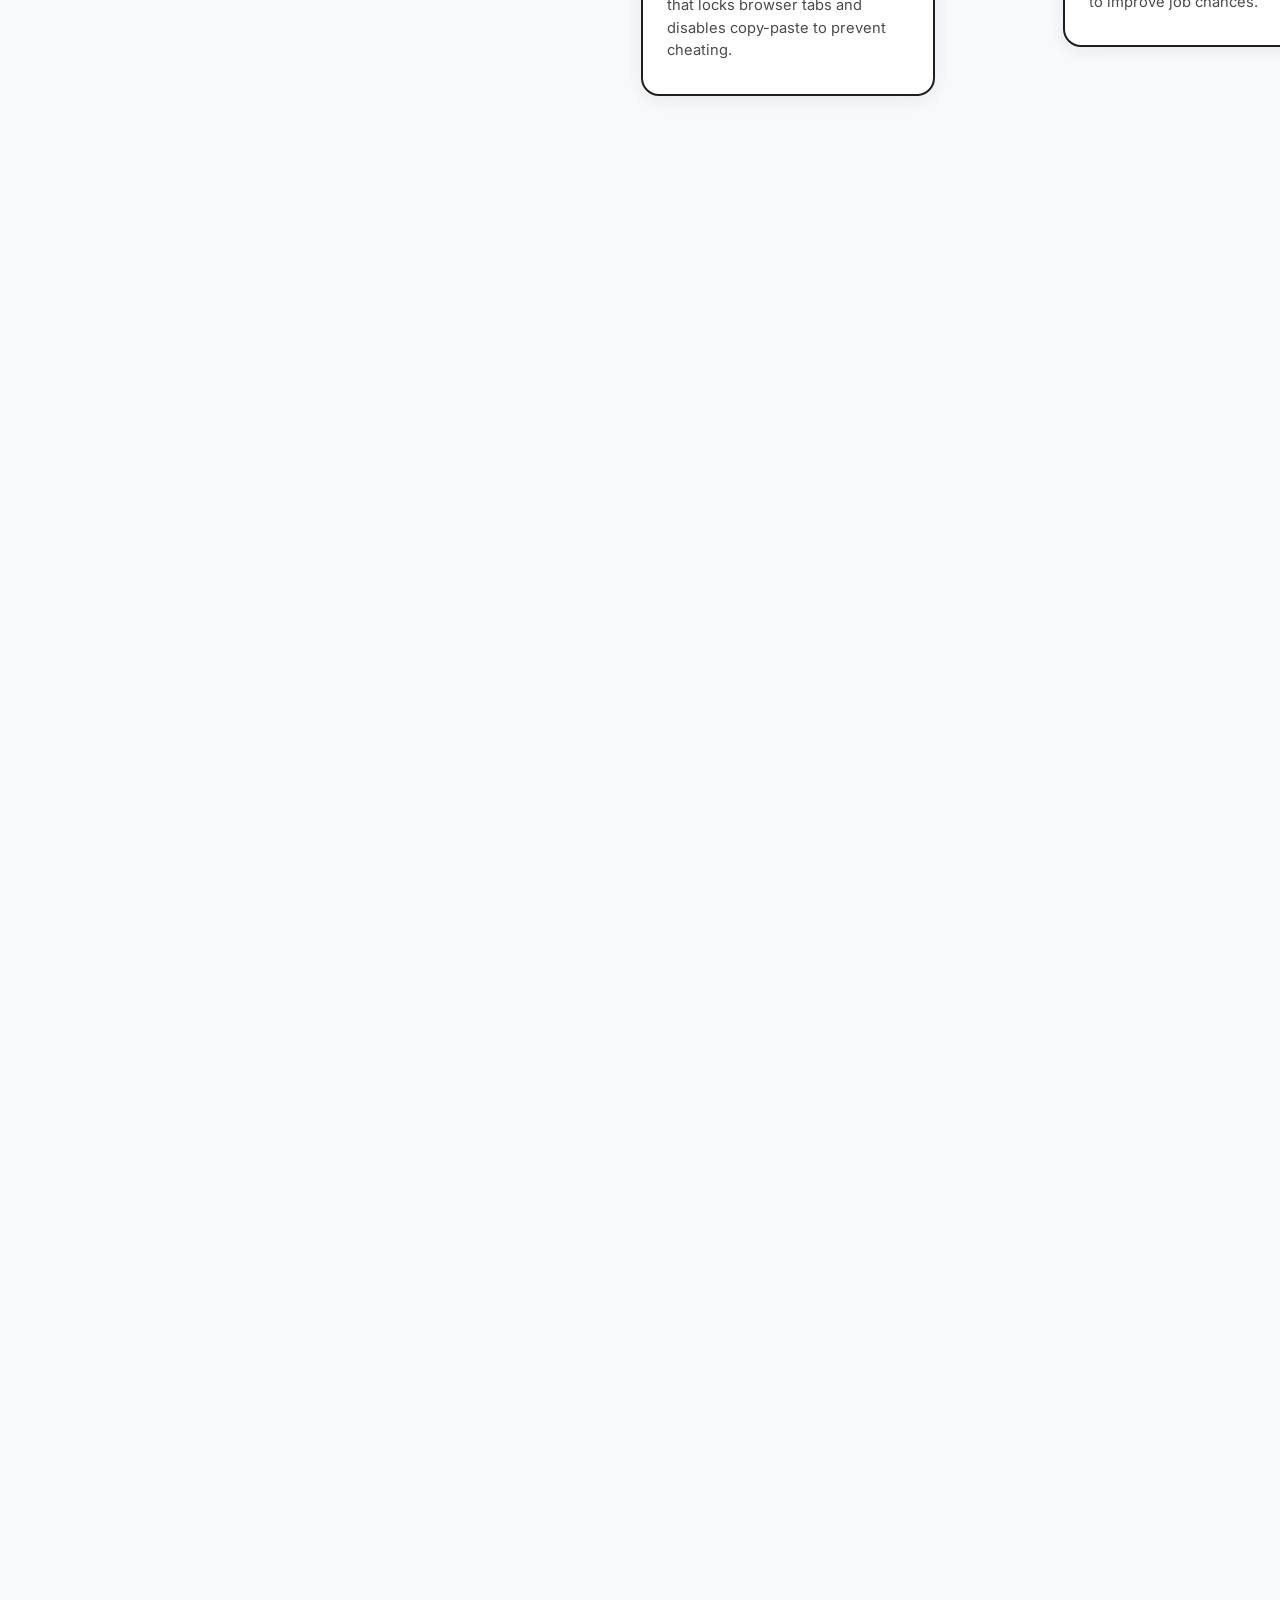
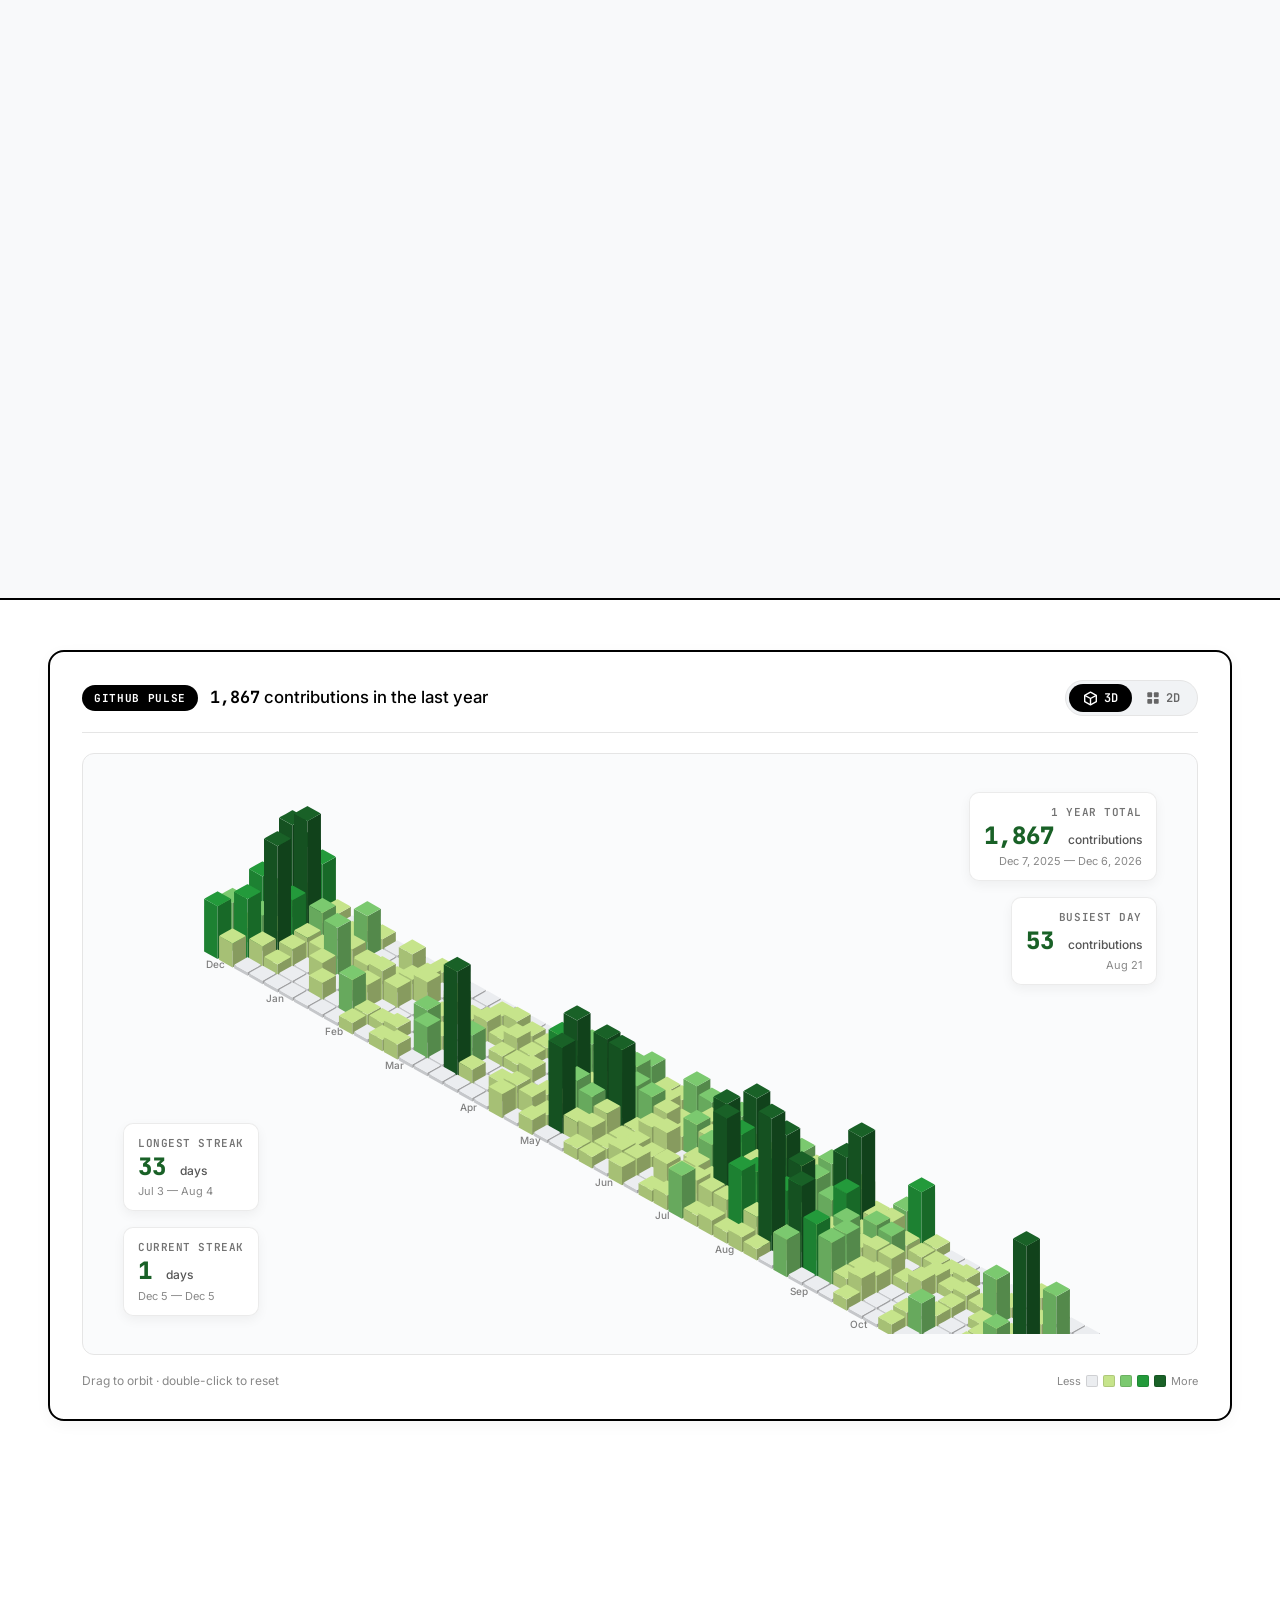
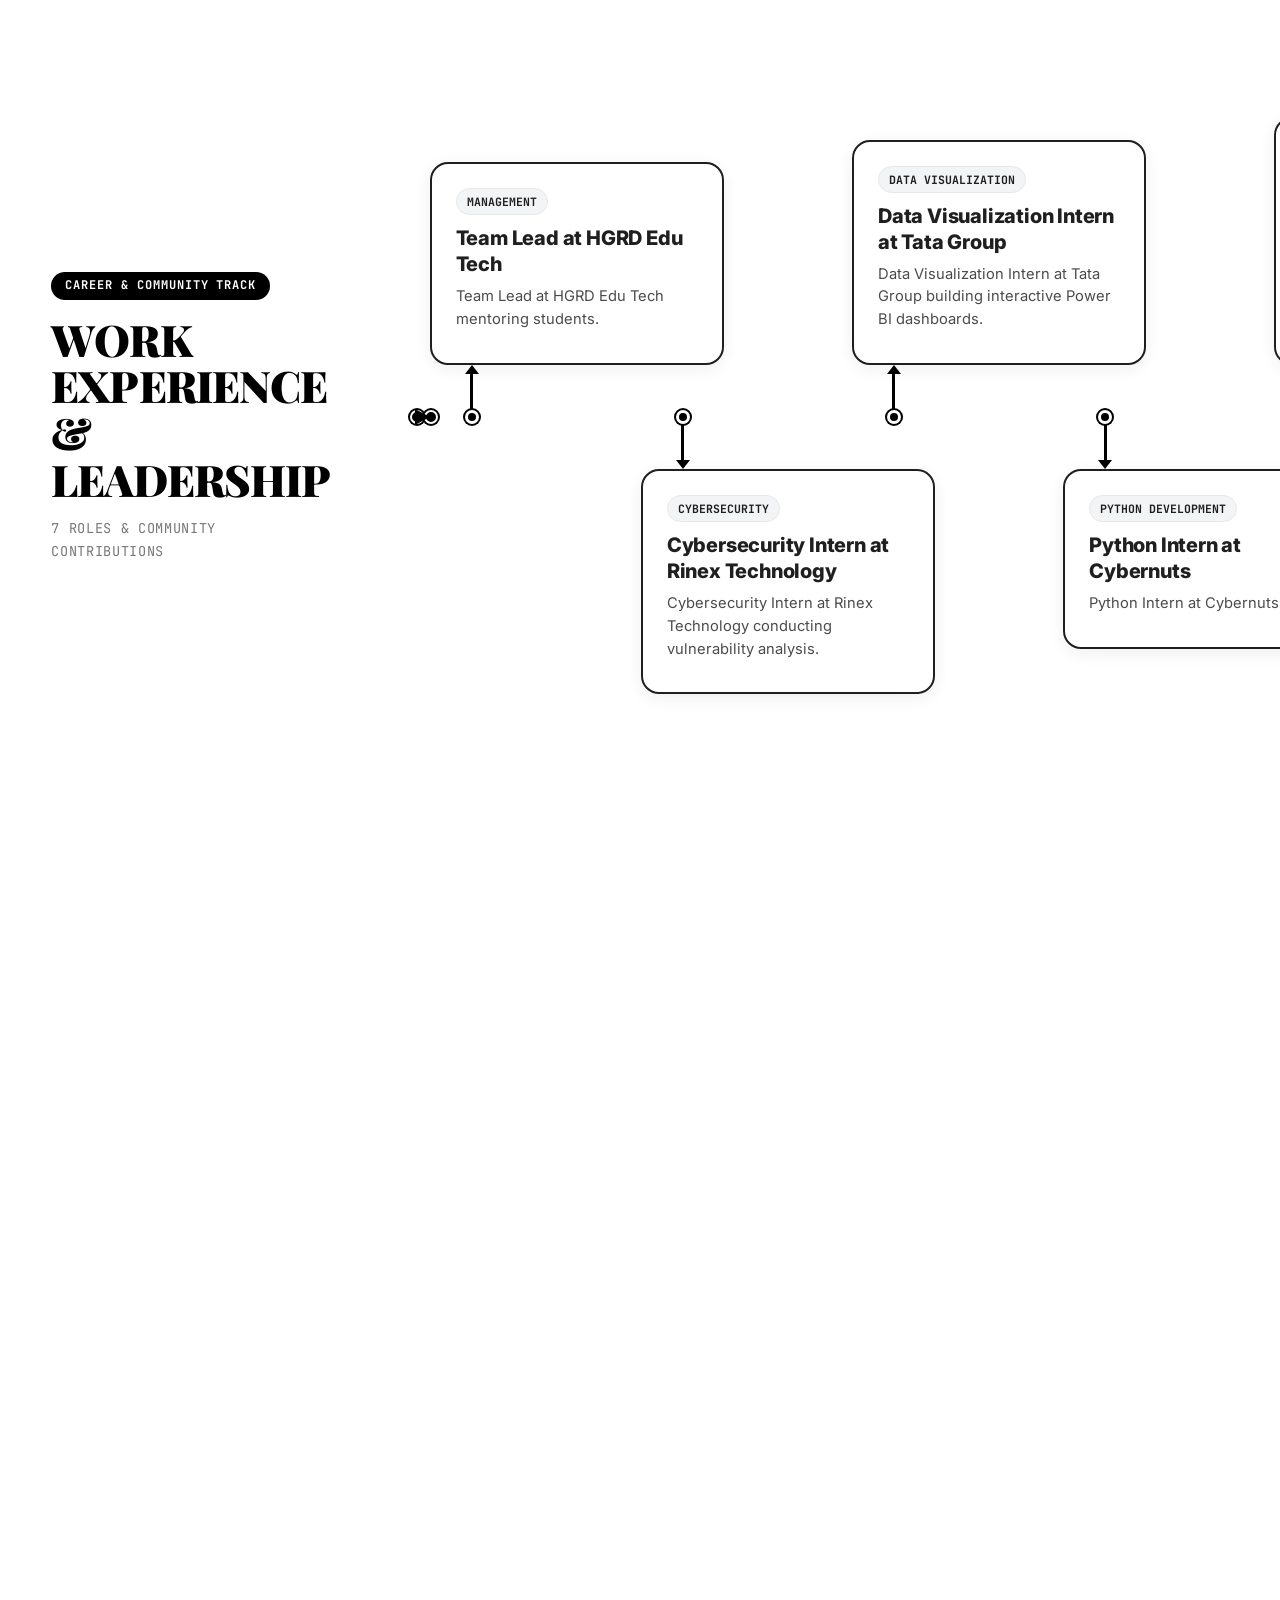
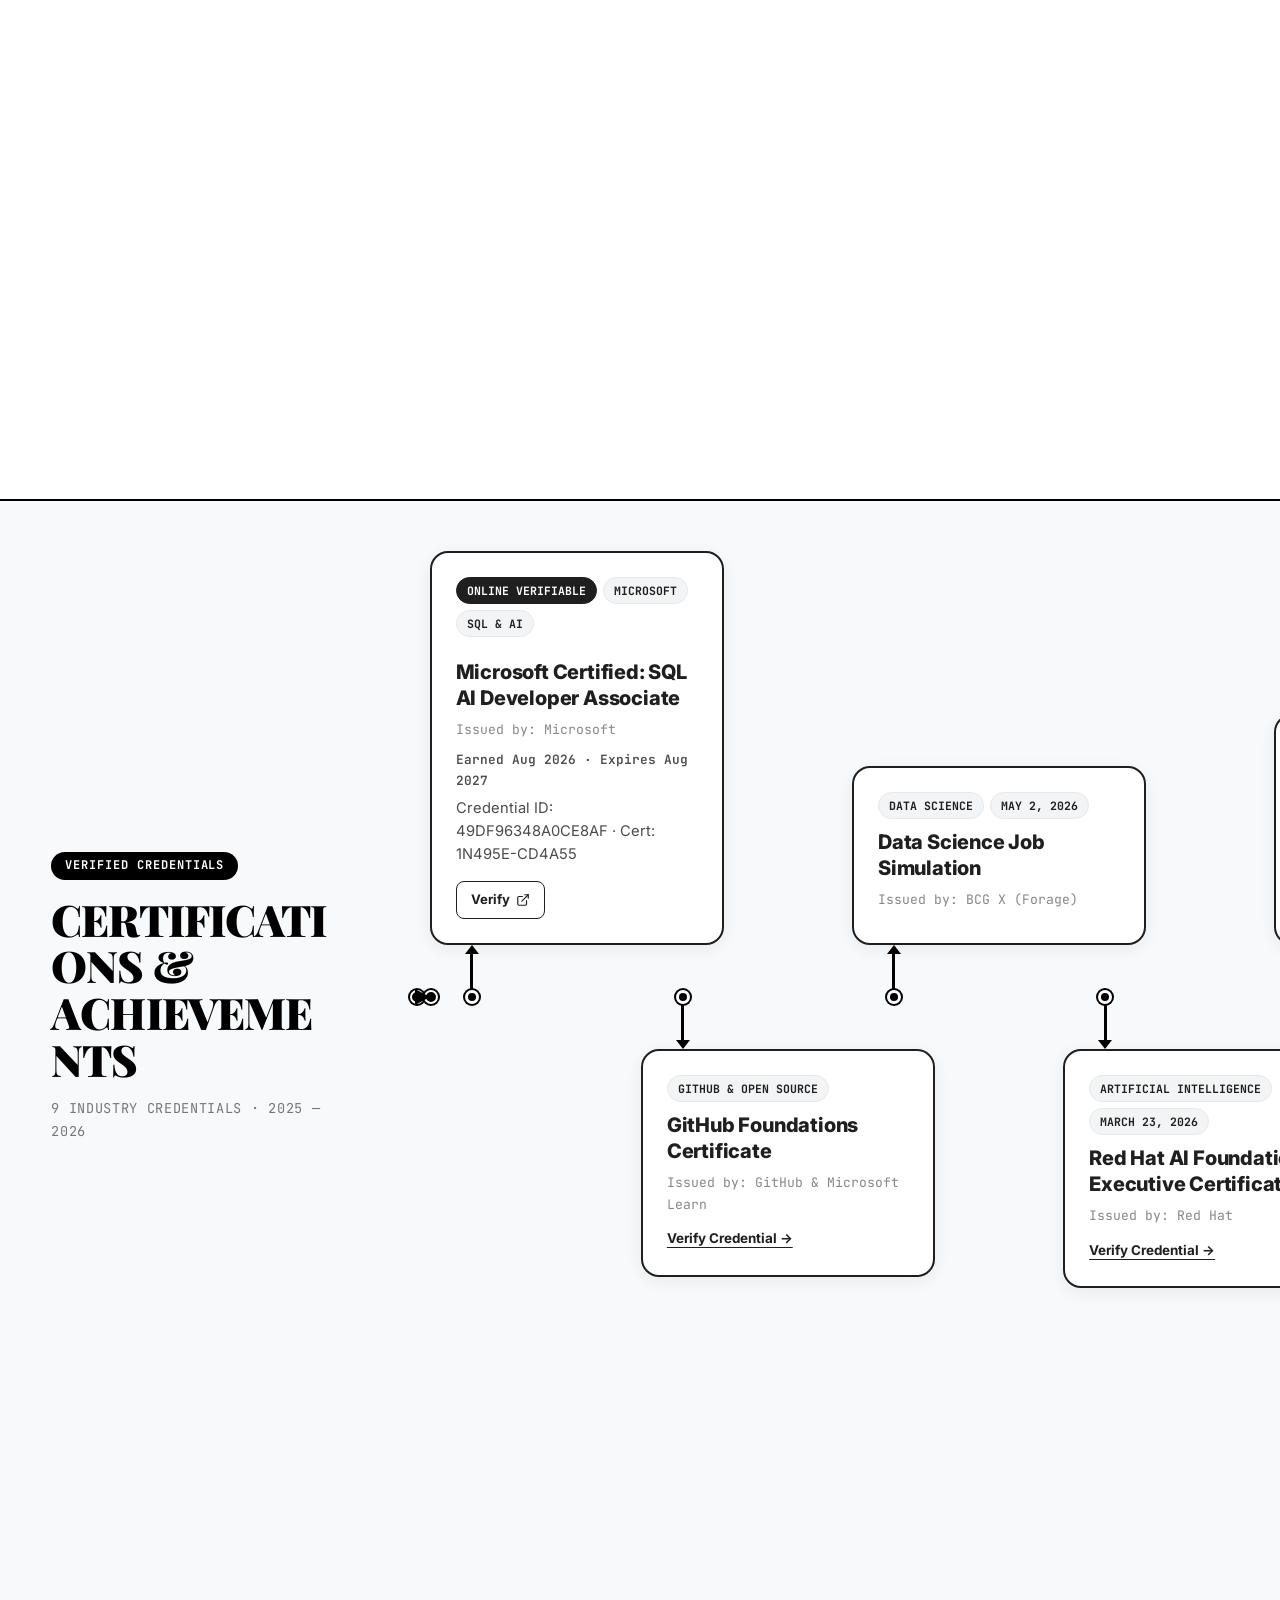
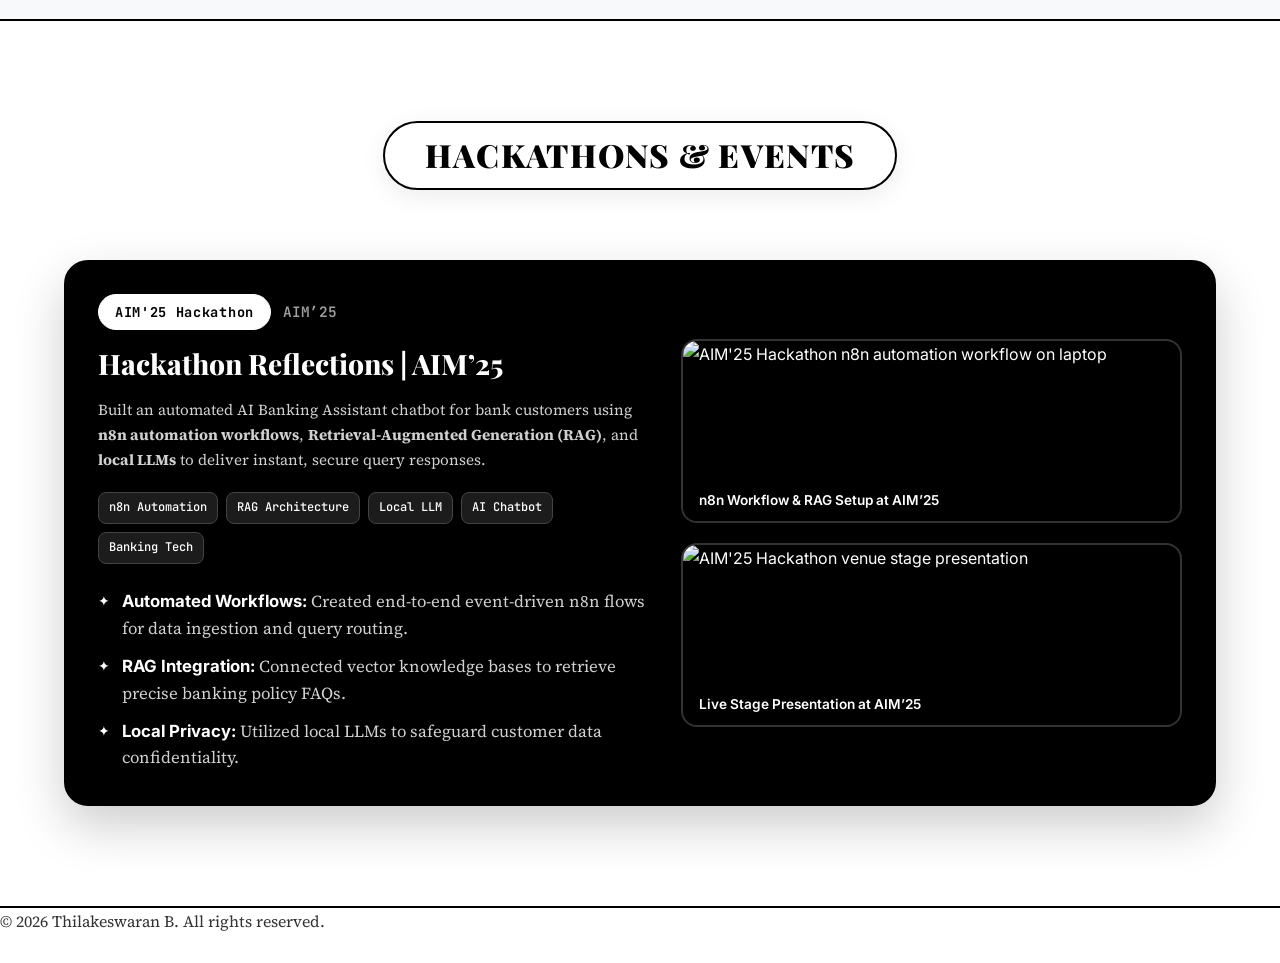
==== commit 14538a90: "Add Code Sapiens community entry to Experience & Leadership" ====
--- a/index.html
+++ b/index.html
@@ -548,9 +548,9 @@
                 <div class="hz-timeline-track" id="track-exp">
                     <!-- Lead Title Card -->
                     <div class="hz-timeline-lead">
-                        <span class="hz-timeline-badge">Career Track</span>
-                        <h2>WORK EXPERIENCE & INTERNSHIPS</h2>
-                        <p>6 Industry Roles & Leadership</p>
+                        <span class="hz-timeline-badge">Career & Community Track</span>
+                        <h2>WORK EXPERIENCE & LEADERSHIP</h2>
+                        <p>7 Roles & Community Contributions</p>
                     </div>
 
                     <!-- Rail & Milestones -->
@@ -561,7 +561,7 @@
                             <div class="hz-end-dot"></div>
                         </div>
 
-                        <!-- Top Row (Even: 0, 2, 4) -->
+                        <!-- Top Row (Even: 0, 2, 4, 6) -->
                         <div class="hz-row hz-row-top">
                             <!-- Item 0: Team Lead at HGRD Edu Tech -->
                             <div class="hz-item-card" id="item-exp-0">
@@ -609,6 +609,24 @@
                                     </div>
                                     <h3 class="hz-item-title title-exp-4">Intern at Cube AI Solutions</h3>
                                     <p class="hz-item-desc description-exp-4">Intern at Cube AI Solutions contributing to artificial intelligence solutions and practical software workflows.</p>
+                                </div>
+                            </div>
+
+                            <!-- Item 6: Code Sapiens Community -->
+                            <div class="hz-item-card" id="item-exp-6">
+                                <div class="hz-stem-wrap">
+                                    <div class="hz-arrow hz-arrow-up"></div>
+                                    <div class="hz-stem jl-exp-6"></div>
+                                    <div class="hz-dot jd-exp-6"></div>
+                                </div>
+                                <div class="hz-item-content">
+                                    <div class="hz-item-tags">
+                                        <span class="hz-tag">Community</span>
+                                        <span class="hz-tag">Outreach &amp; Technical</span>
+                                    </div>
+                                    <h3 class="hz-item-title title-exp-6">Code Sapiens</h3>
+                                    <p class="hz-item-sub">Outreach Team &amp; Technical Team Member</p>
+                                    <p class="hz-item-desc description-exp-6">I am a proud community member of Code Sapiens, a leading student community in Chennai. As part of the Outreach Team and the Technical Team, I help connect with fellow students, organize community activities, and contribute to the technical work behind them.</p>
                                 </div>
                             </div>
                         </div>
--- a/style.css
+++ b/style.css
@@ -1896,7 +1896,7 @@
 
 @media (min-width: 901px) {
     #projects { height: 500vh; }
-    #experience { height: 380vh; }
+    #experience { height: 420vh; }
     #certifications { height: 480vh; }
 }
 
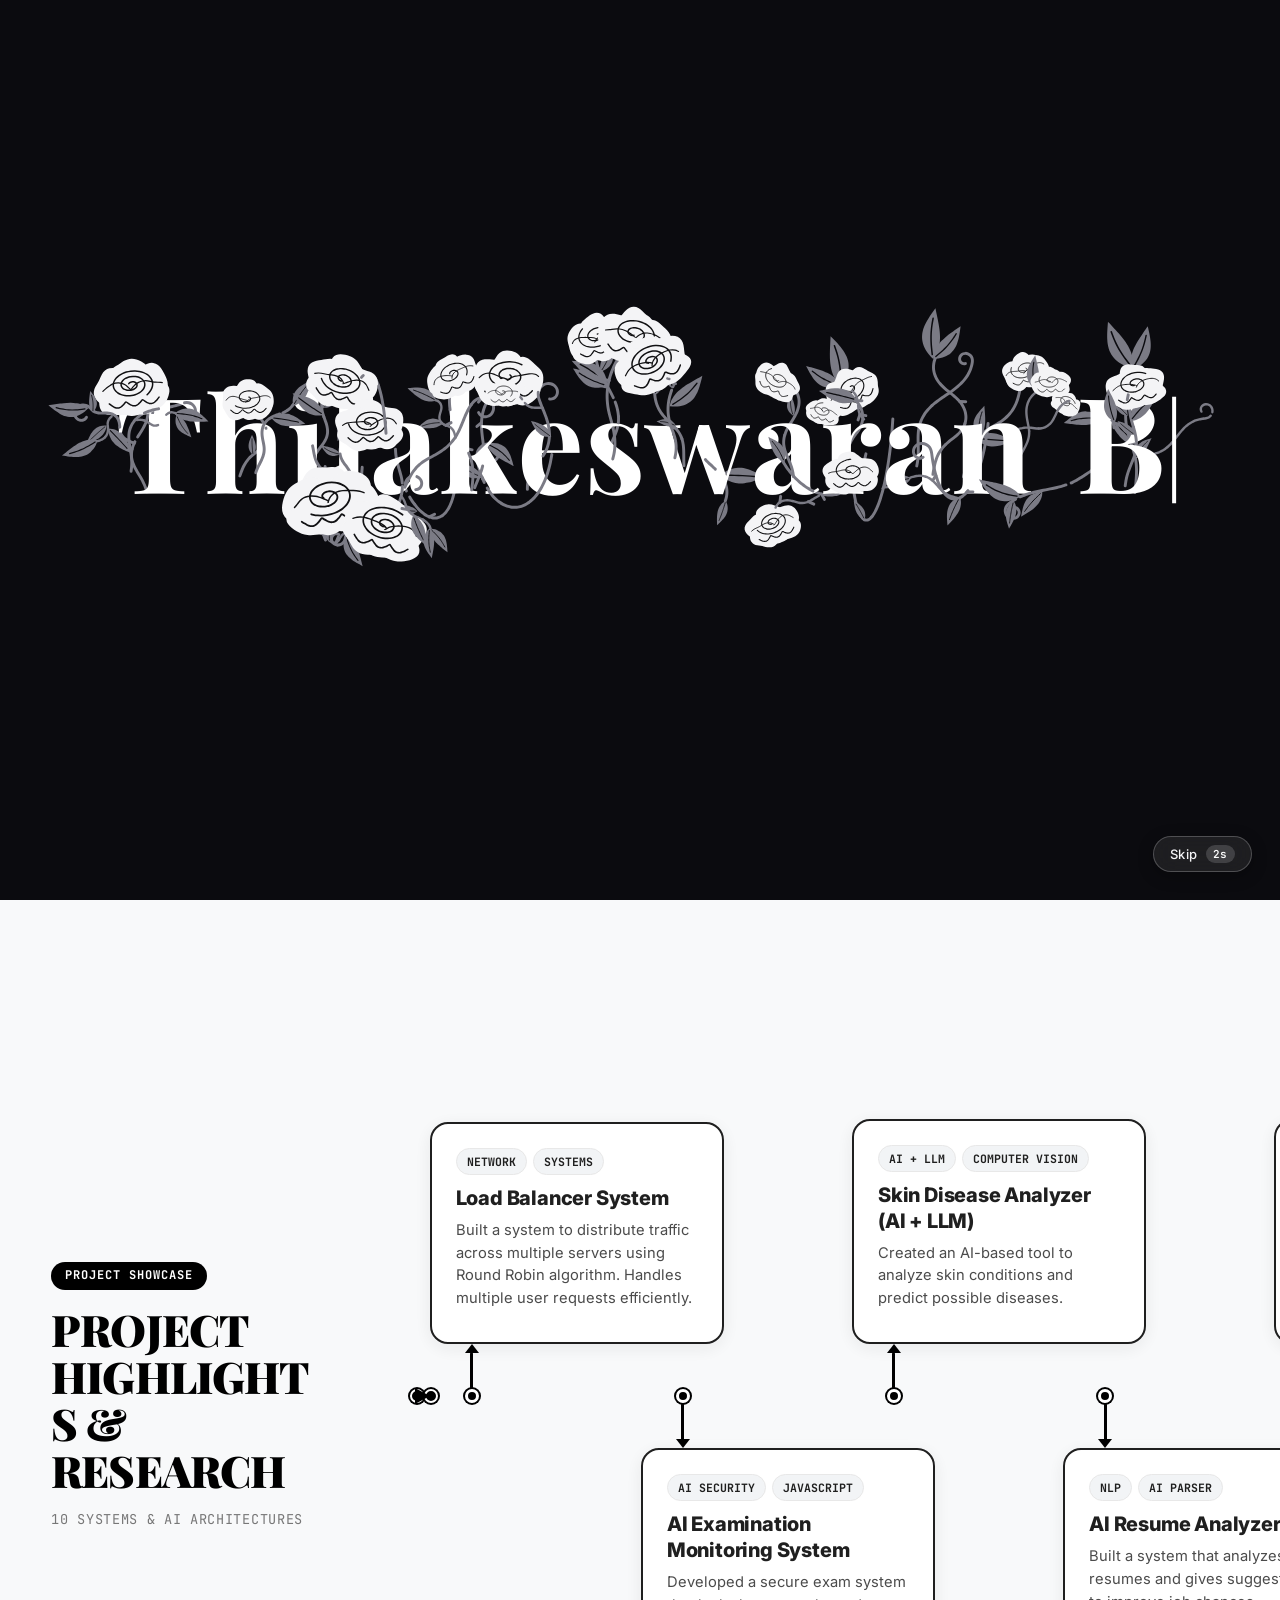
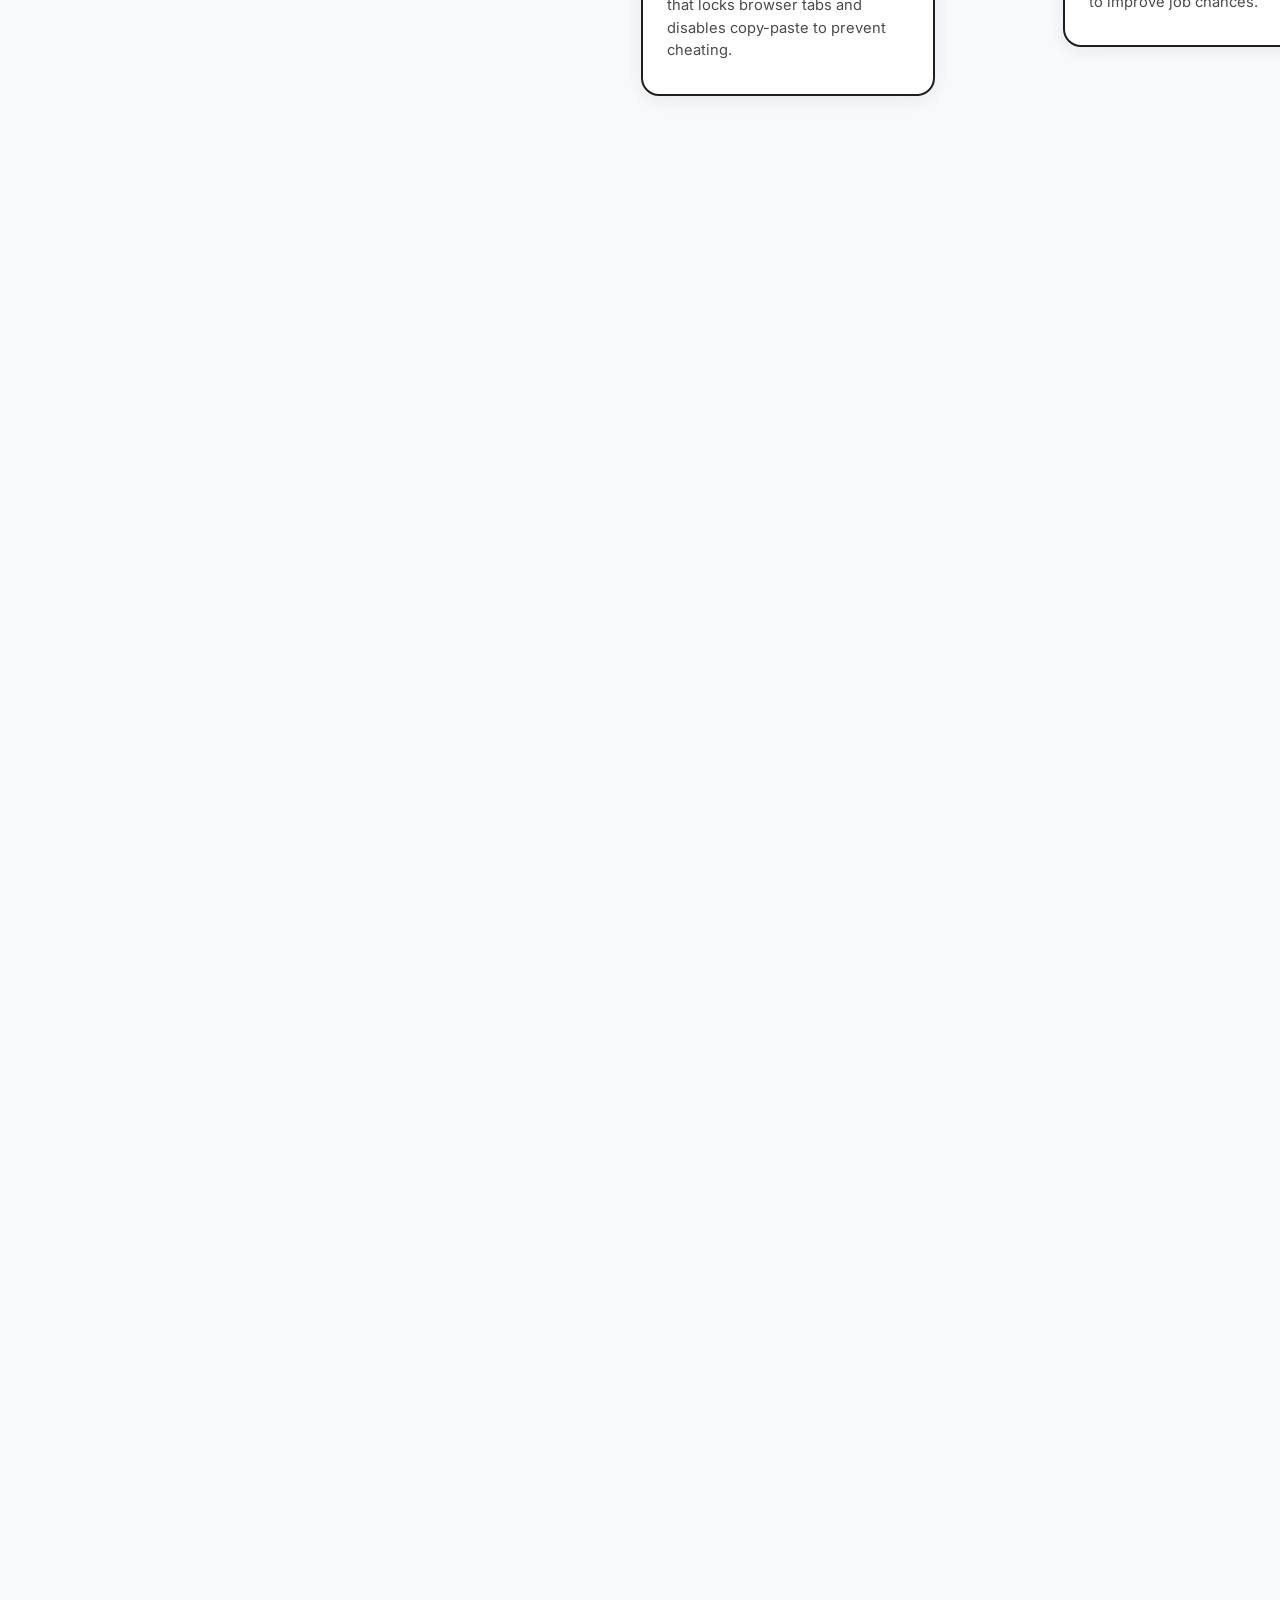
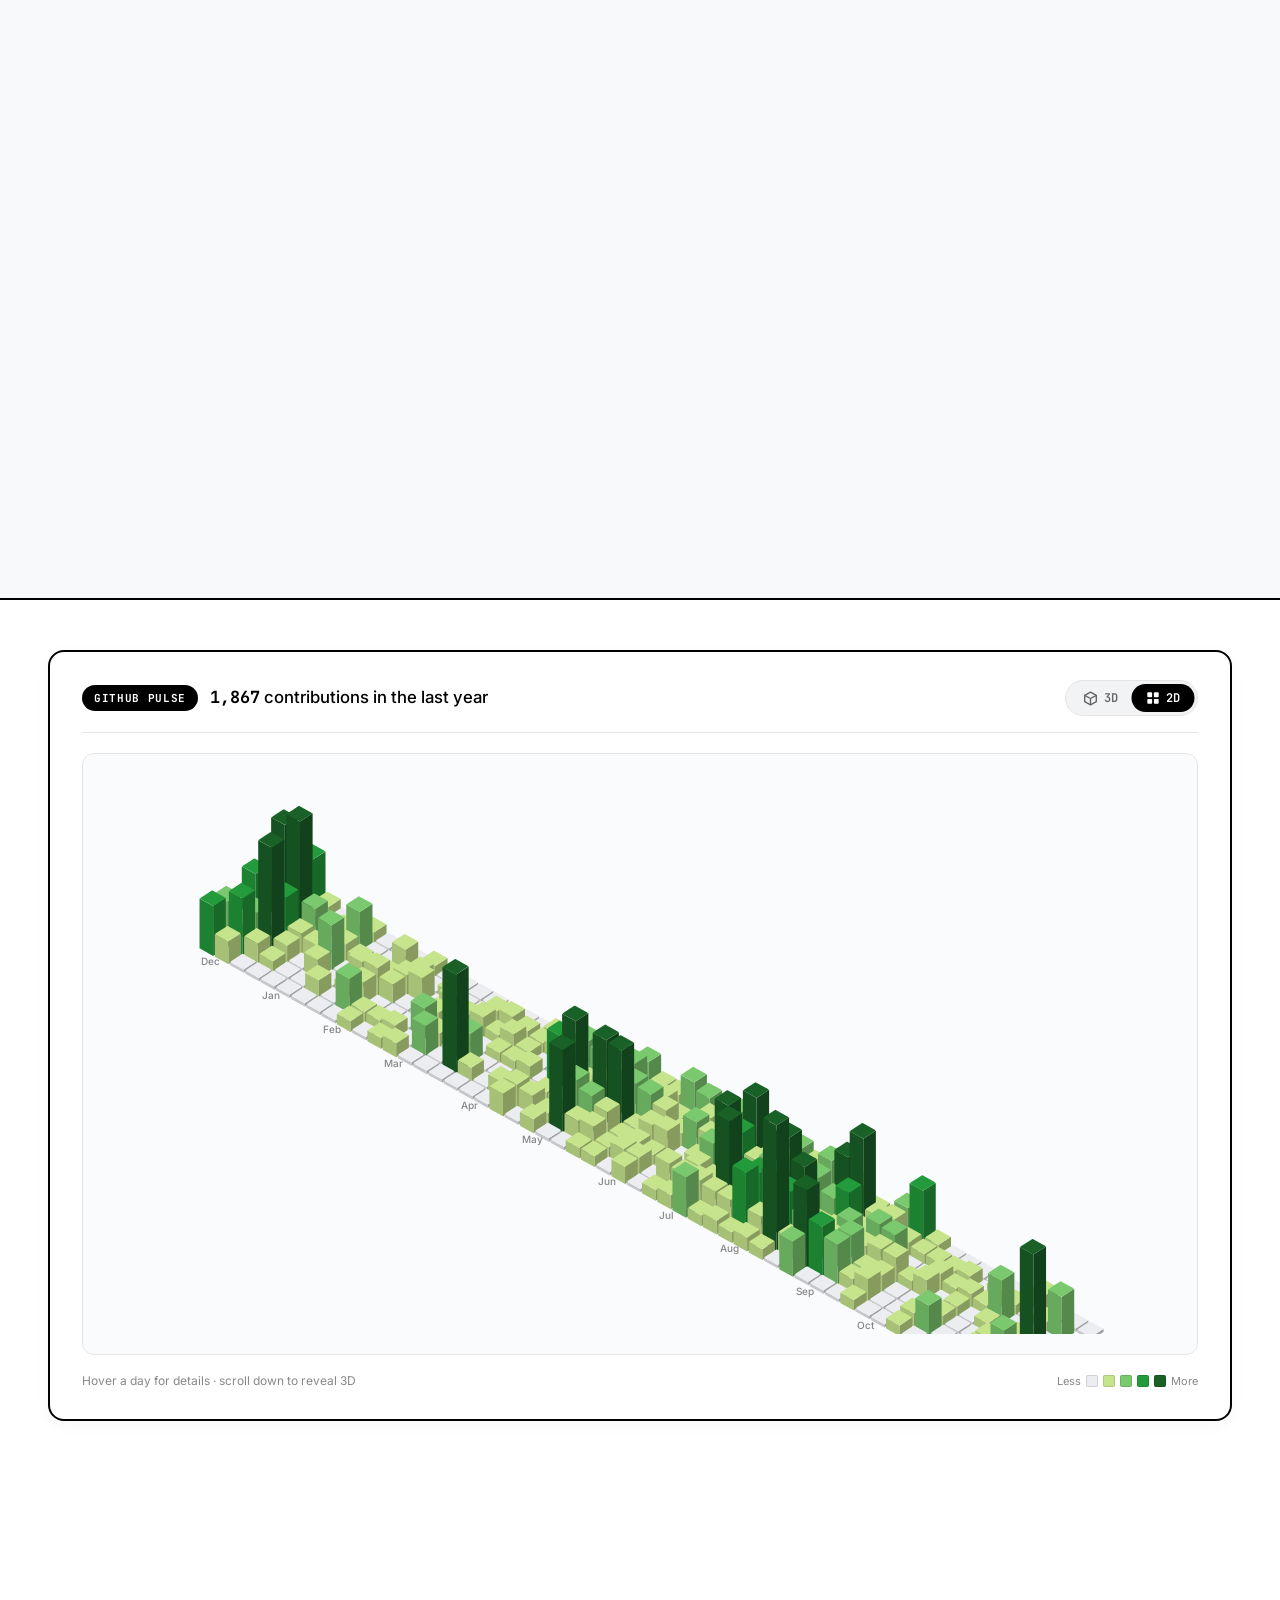
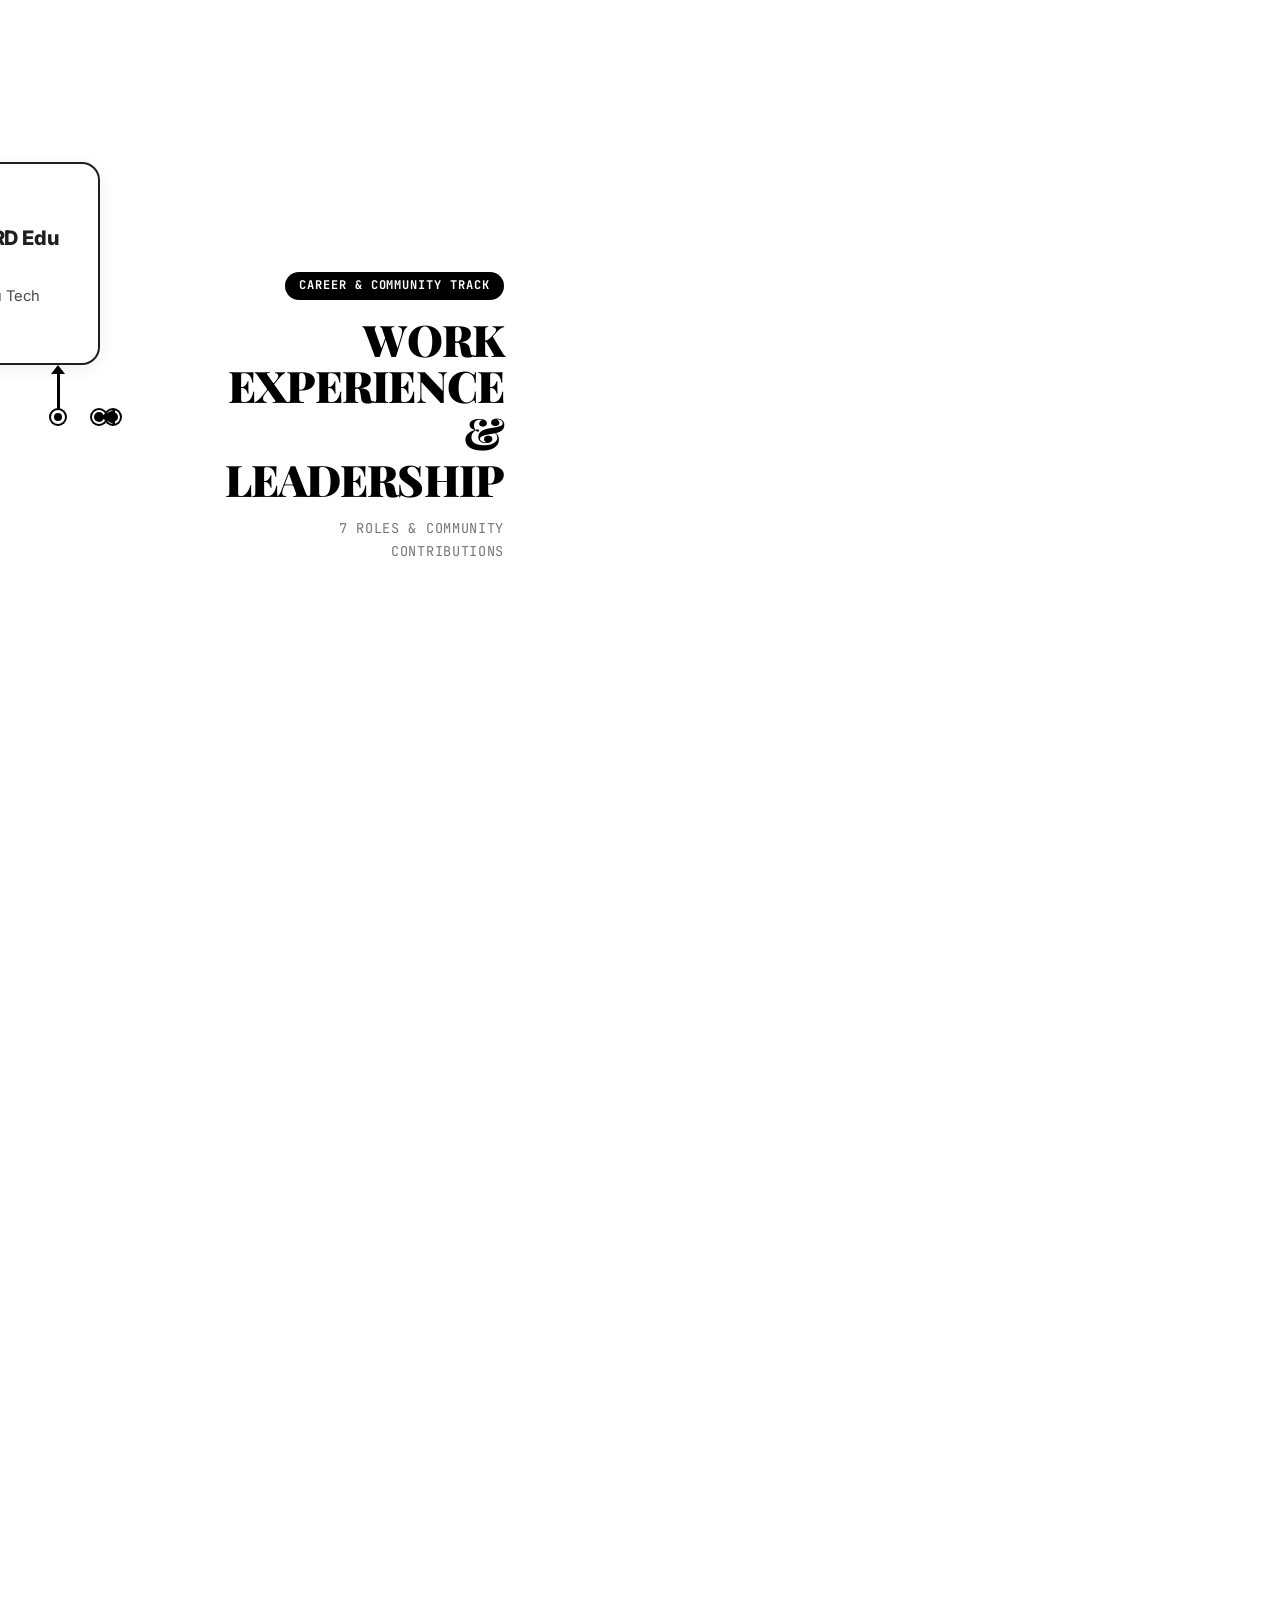
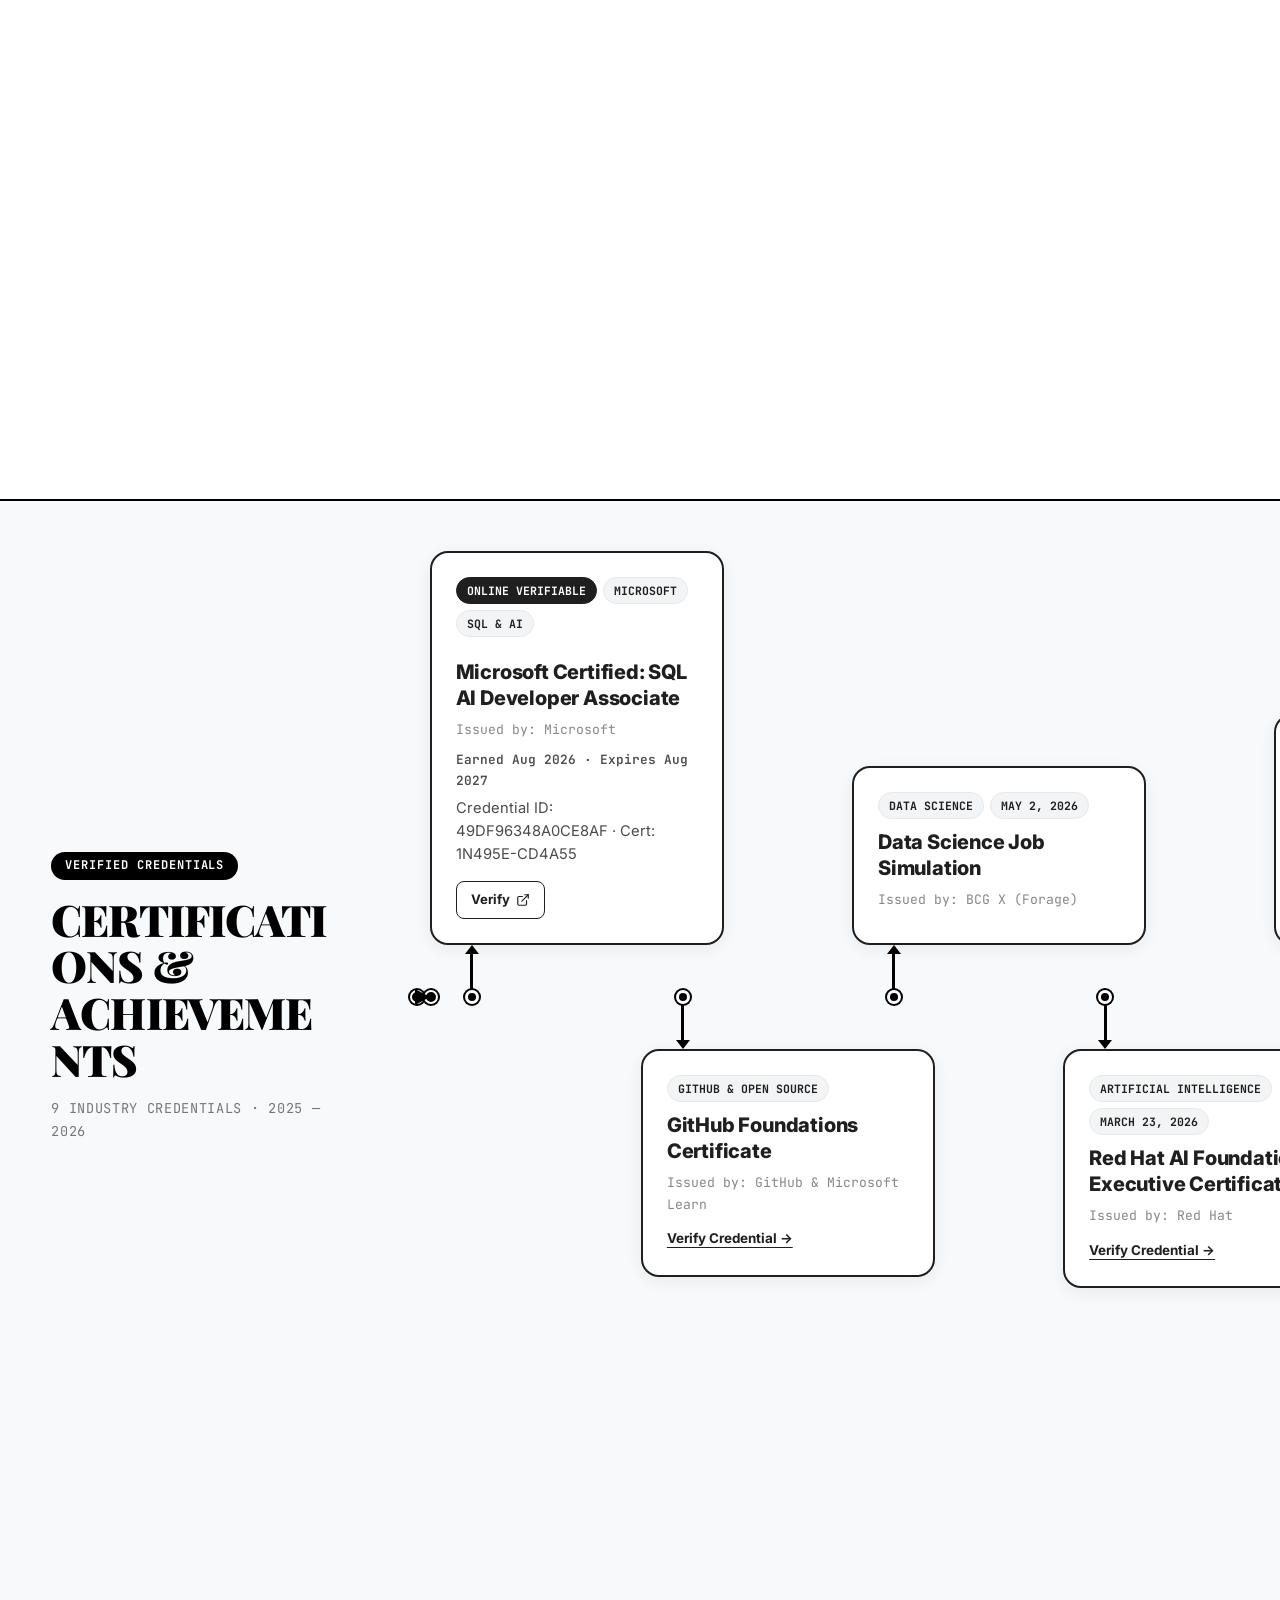
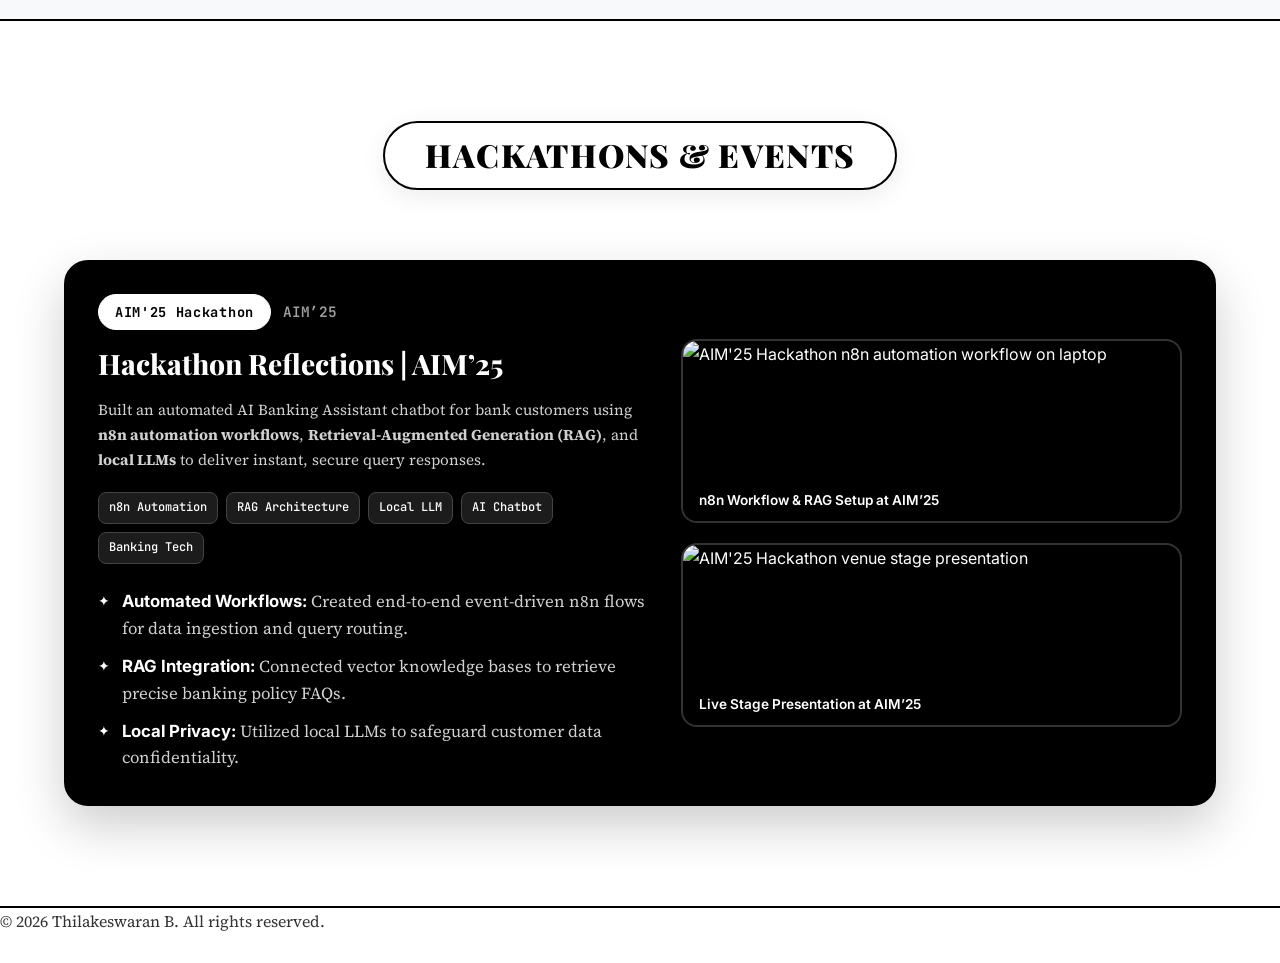
==== commit fcaf0bed: "Convert Work Experience & Leadership timeline to Right-to-Left motion with left-pointing arrow" ====
--- a/index.html
+++ b/index.html
@@ -542,8 +542,8 @@
             <div id="contribution-skyline-root"></div>
         </div>
 
-        <!-- 2. Pinned Horizontal Timeline: WORK EXPERIENCE & INTERNSHIPS -->
-        <section class="hz-timeline-section" id="experience" data-timeline="exp">
+        <!-- 2. Pinned Horizontal Timeline: WORK EXPERIENCE & INTERNSHIPS (Right-to-Left Track) -->
+        <section class="hz-timeline-section hz-timeline-rtl" id="experience" data-timeline="exp" data-direction="rtl">
             <div class="hz-timeline-sticky">
                 <div class="hz-timeline-track" id="track-exp">
                     <!-- Lead Title Card -->
--- a/style.css
+++ b/style.css
@@ -2300,6 +2300,66 @@
 }
 
 /* ========================================================================= */
+/* RTL HORIZONTAL TIMELINE MODIFIER (Right-to-Left Track)                    */
+/* Flows from Right to Left: Lead on right, Arrow points Left, moves L <- R  */
+/* ========================================================================= */
+@media (min-width: 901px) {
+    .hz-timeline-rtl .hz-timeline-track {
+        flex-direction: row-reverse;
+        padding-left: 120px;
+        padding-right: clamp(24px, 5vw, 60px);
+    }
+
+    .hz-timeline-rtl .hz-timeline-lead {
+        margin-right: 0;
+        margin-left: clamp(30px, 4vw, 60px);
+        text-align: right;
+    }
+
+    .hz-timeline-rtl .hz-timeline-lead .hz-timeline-badge {
+        margin-left: auto;
+    }
+
+    /* Rail Center Line Wrap in Reverse: Start dot on Right, End dot on Left */
+    .hz-timeline-rtl .hz-center-line-wrap {
+        flex-direction: row-reverse;
+    }
+
+    /* Moving Arrow Head leading the center line towards the LEFT */
+    .hz-timeline-rtl .hz-journey-line::after {
+        right: auto;
+        left: -6px;
+        border-left: none;
+        border-right: 15px solid var(--text-black);
+    }
+
+    /* Top & Bottom Rows positioned from the right */
+    .hz-timeline-rtl .hz-row {
+        right: 0;
+        left: auto;
+        flex-direction: row-reverse;
+    }
+
+    .hz-timeline-rtl .hz-row-top {
+        padding-left: 0;
+        padding-right: 20px;
+    }
+
+    .hz-timeline-rtl .hz-row-bottom {
+        padding-left: 0;
+        padding-right: calc(20px + (var(--hz-card-width) + var(--hz-card-gap)) / 2);
+    }
+
+    /* Stems and connection dots mirrored to right side of cards */
+    .hz-timeline-rtl .hz-stem-wrap {
+        left: auto;
+        right: 42px;
+        margin-left: 0;
+        margin-right: -12px;
+    }
+}
+
+/* ========================================================================= */
 /* MOBILE ADAPTIVE TIMELINE (max-width: 900px)                              */
 /* Transforms horizontal pinned scroll into an elegant vertical timeline     */
 /* ========================================================================= */
